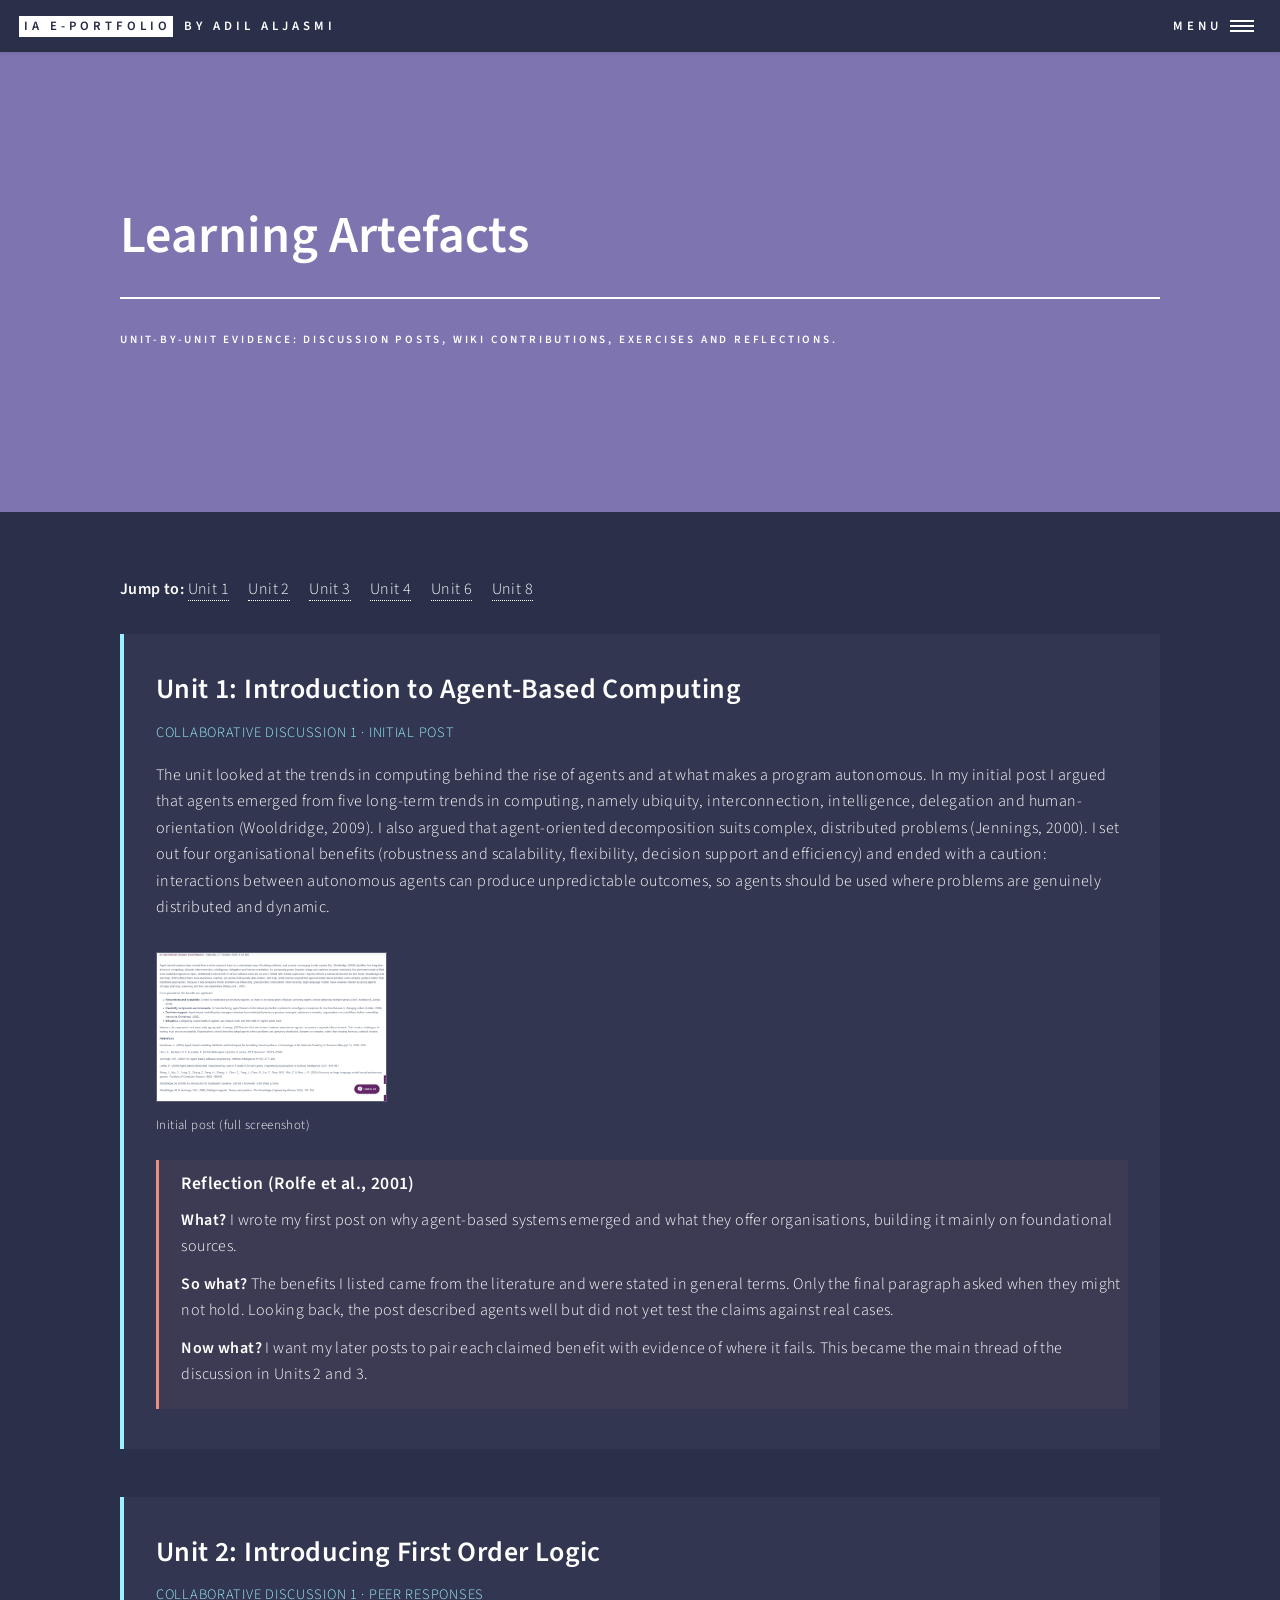
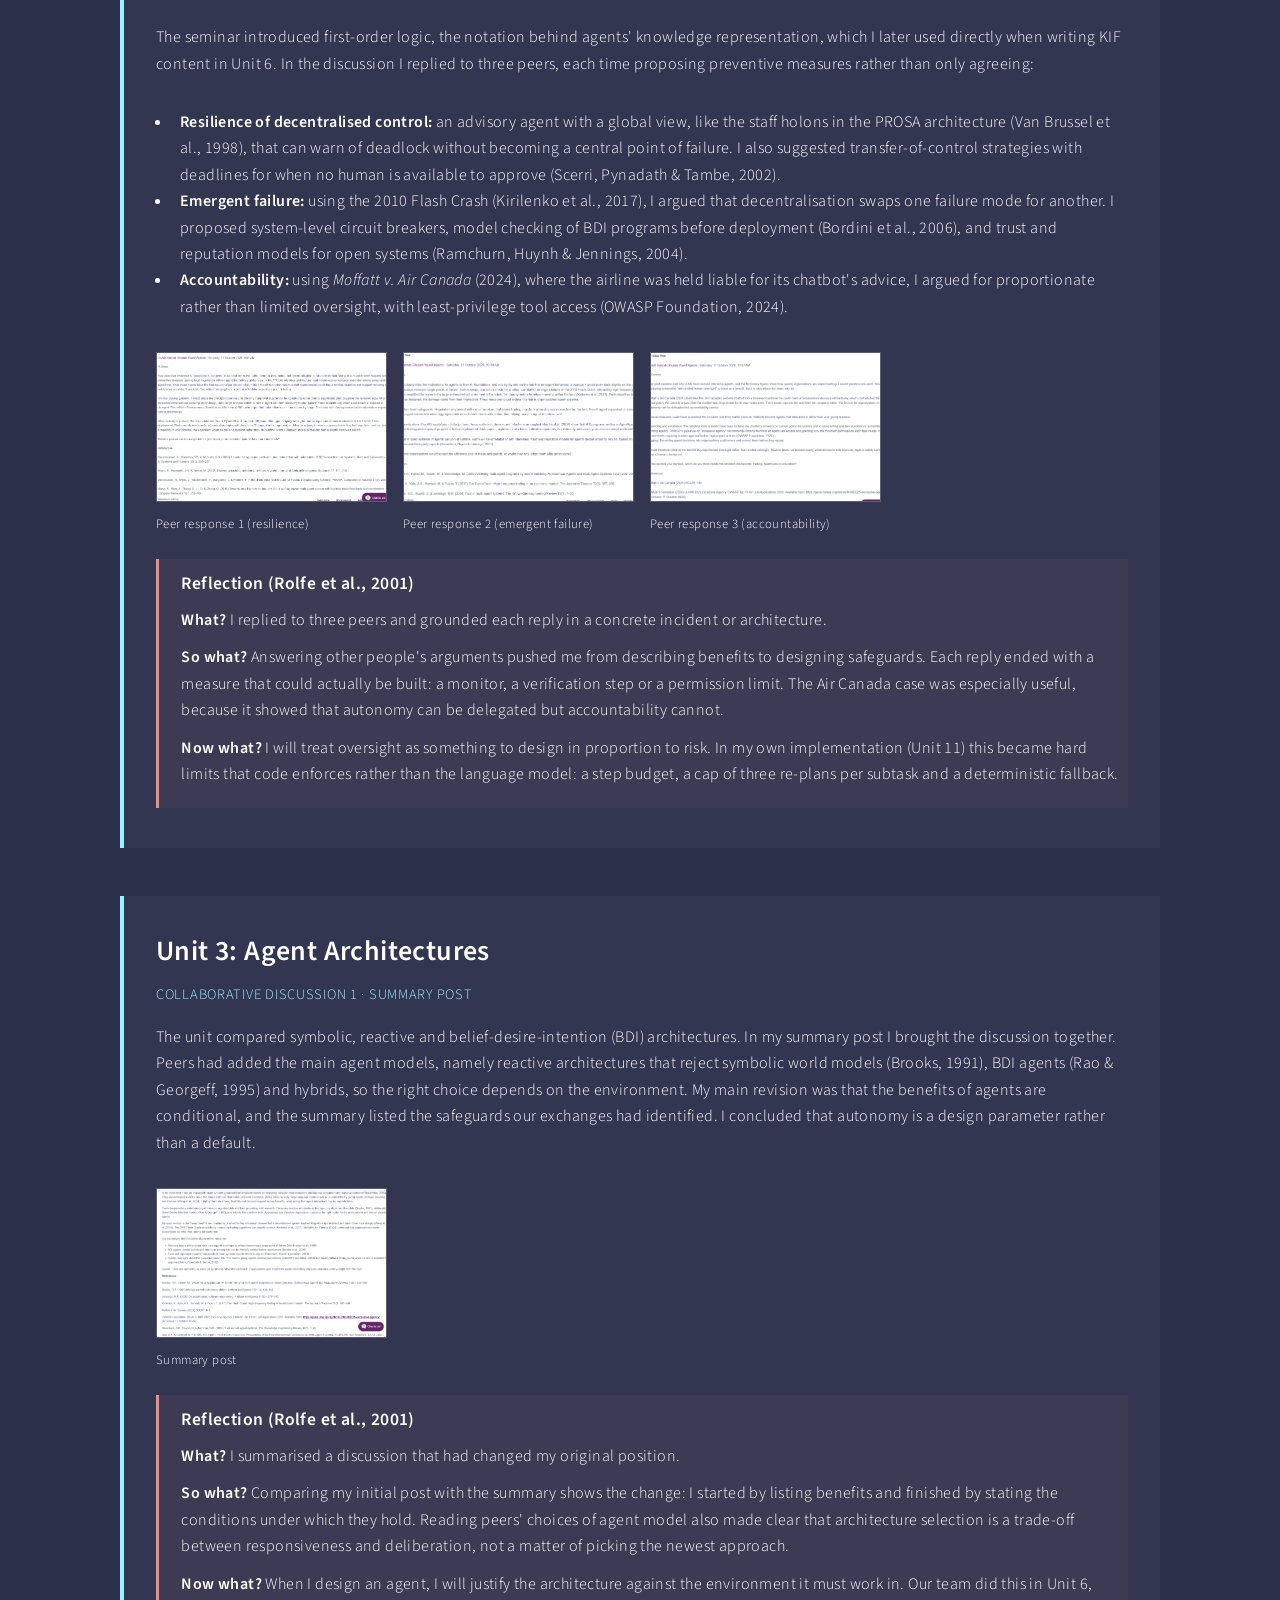
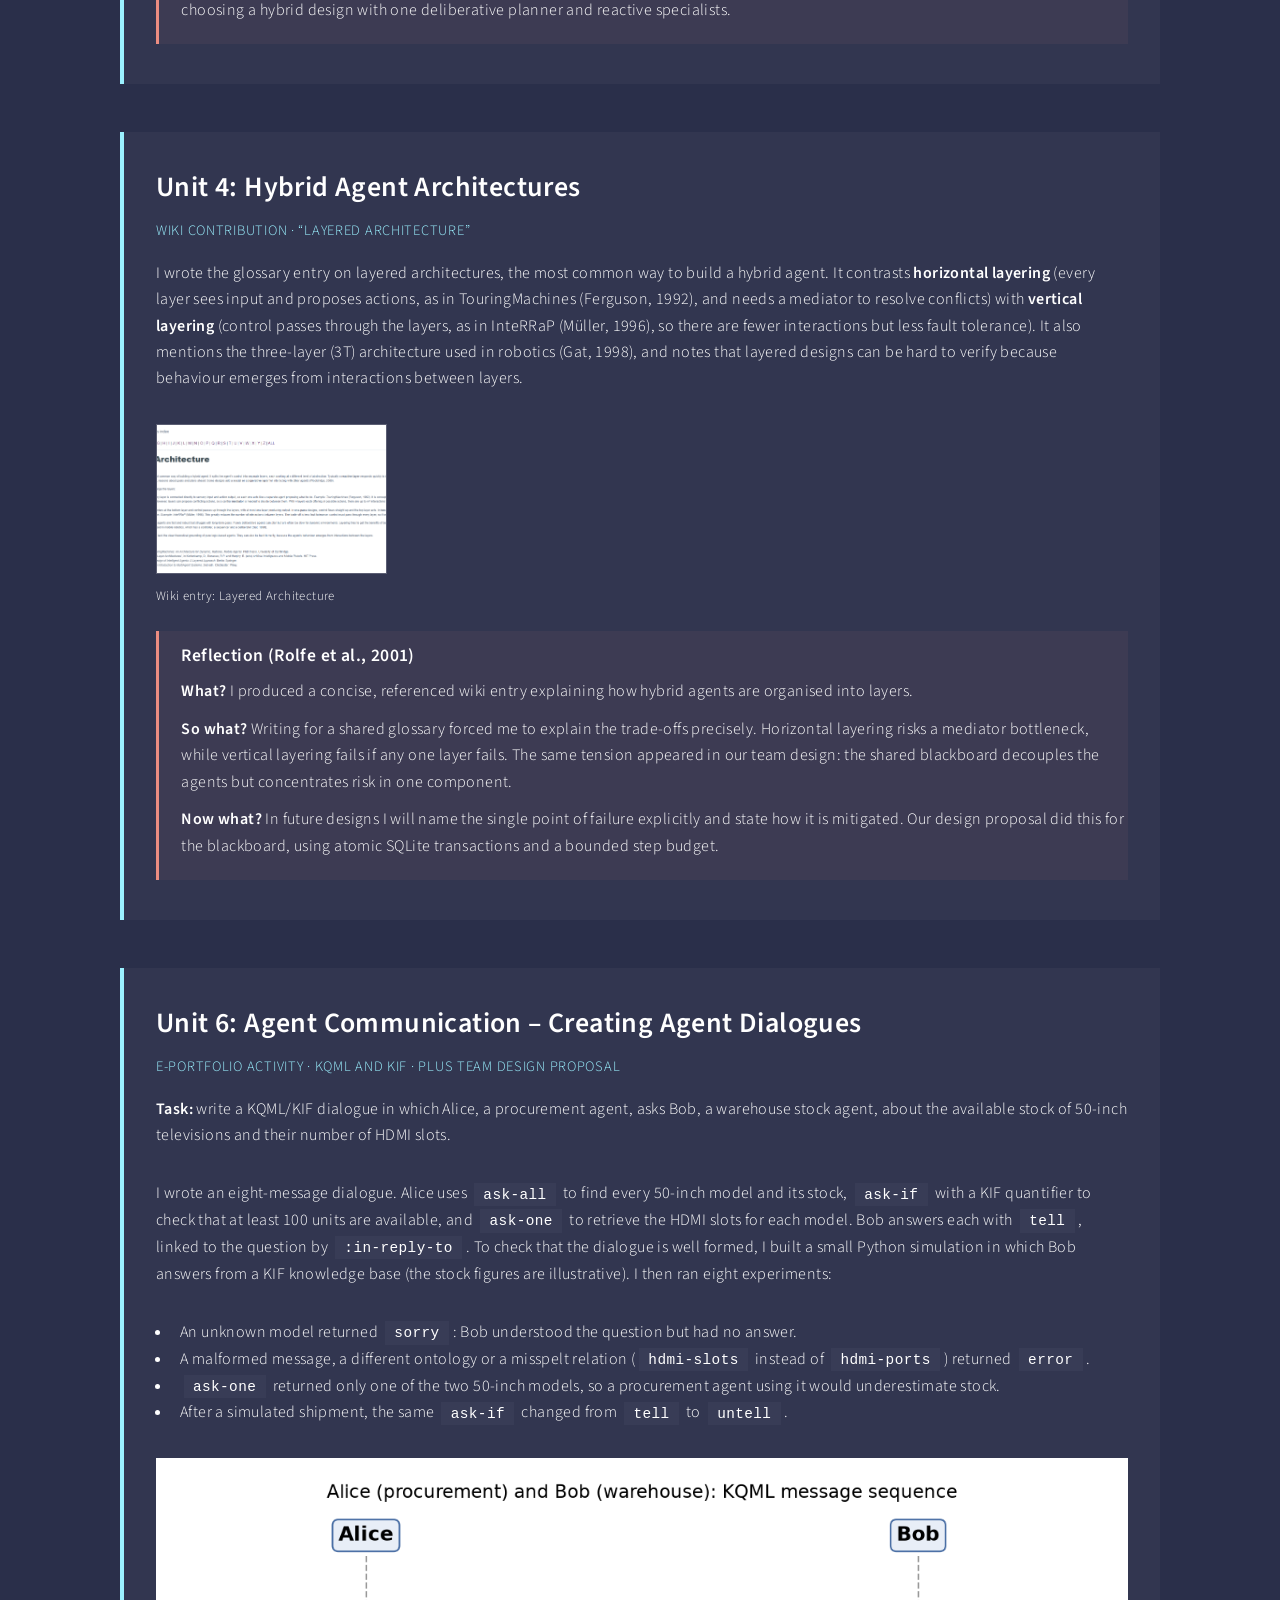
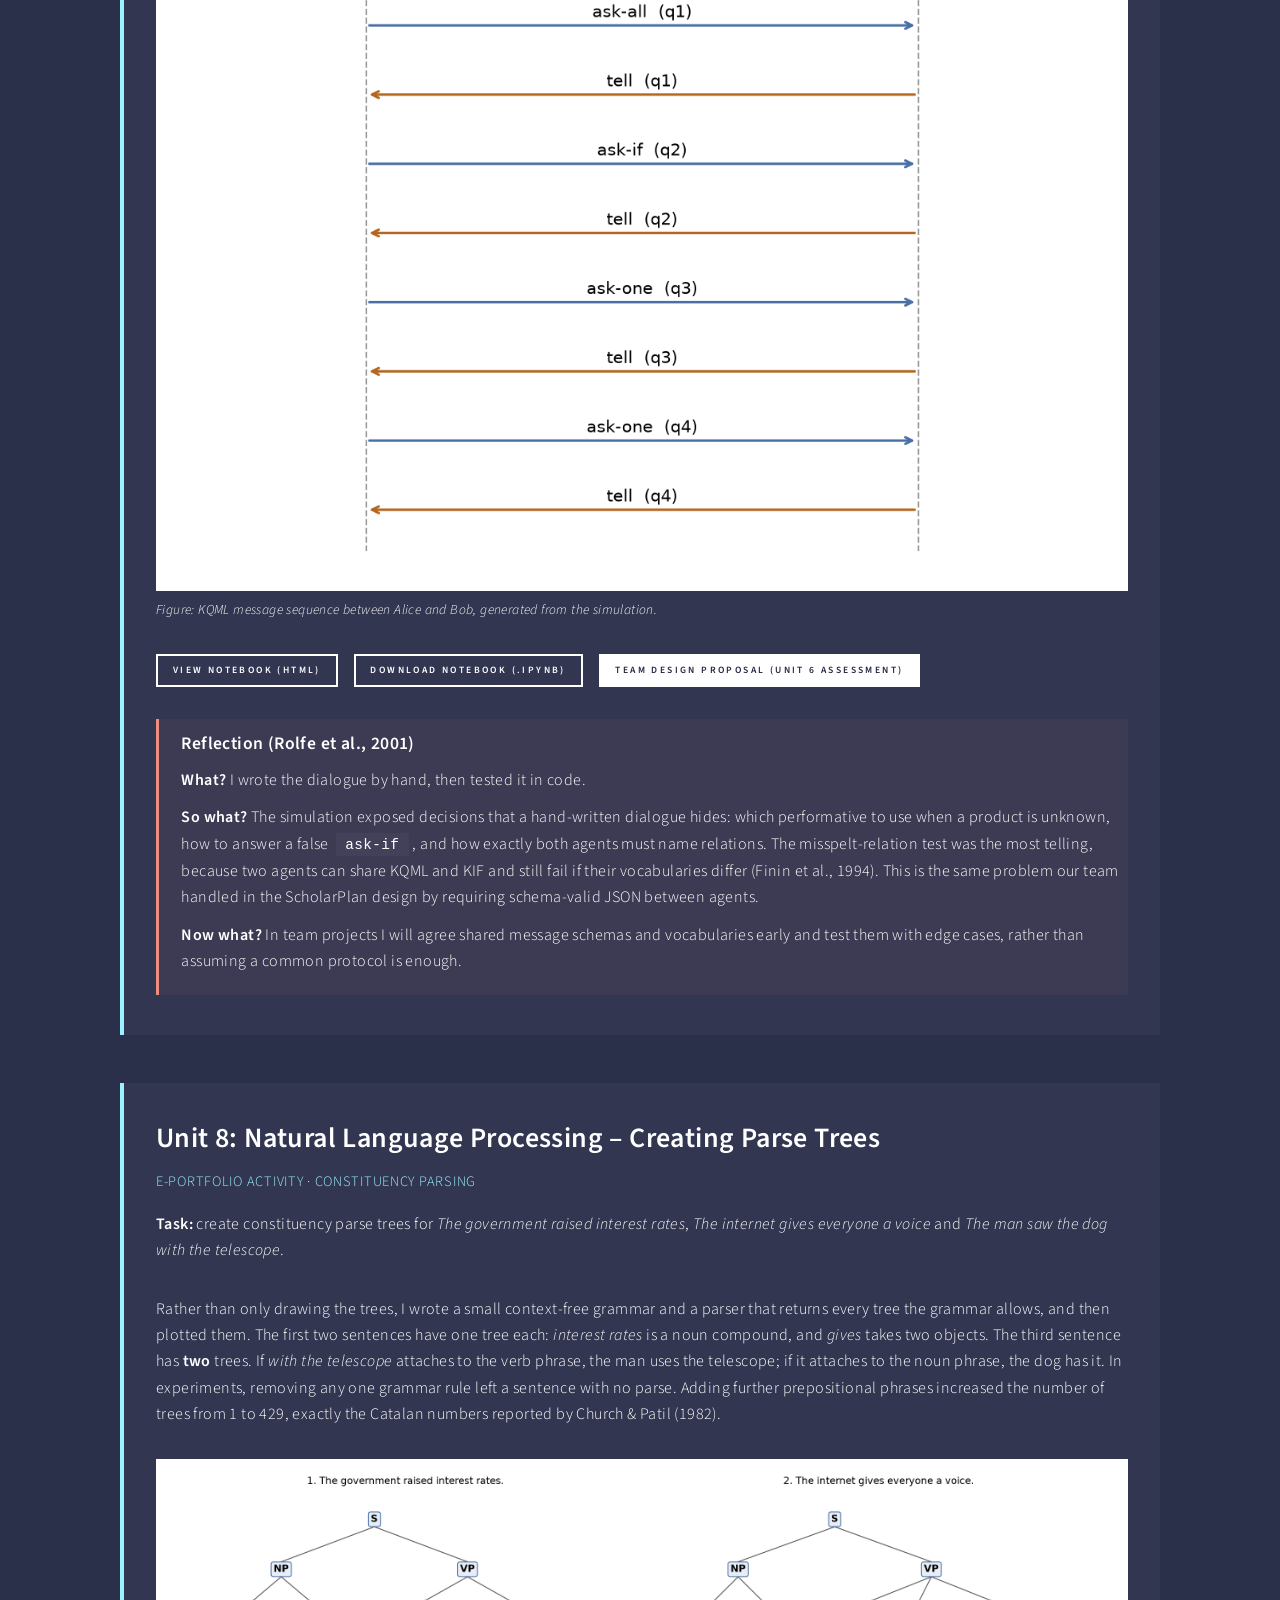
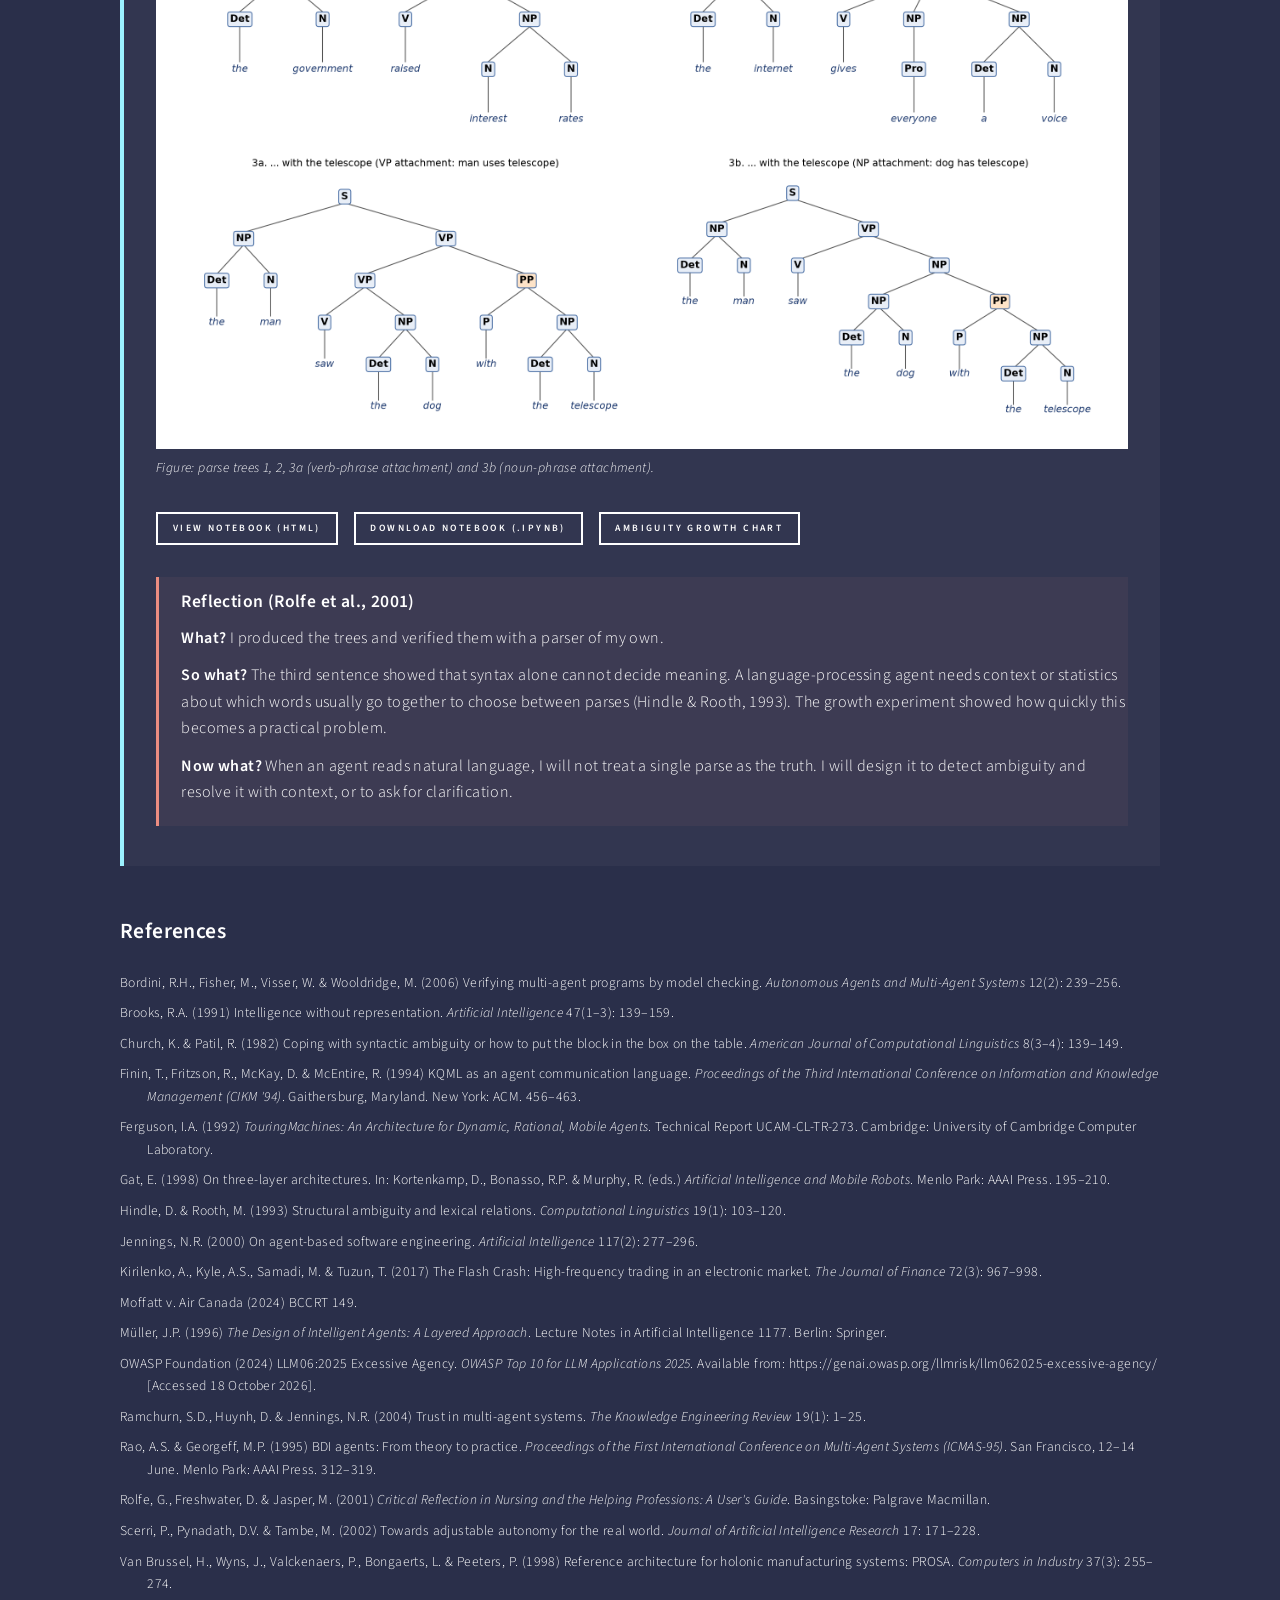
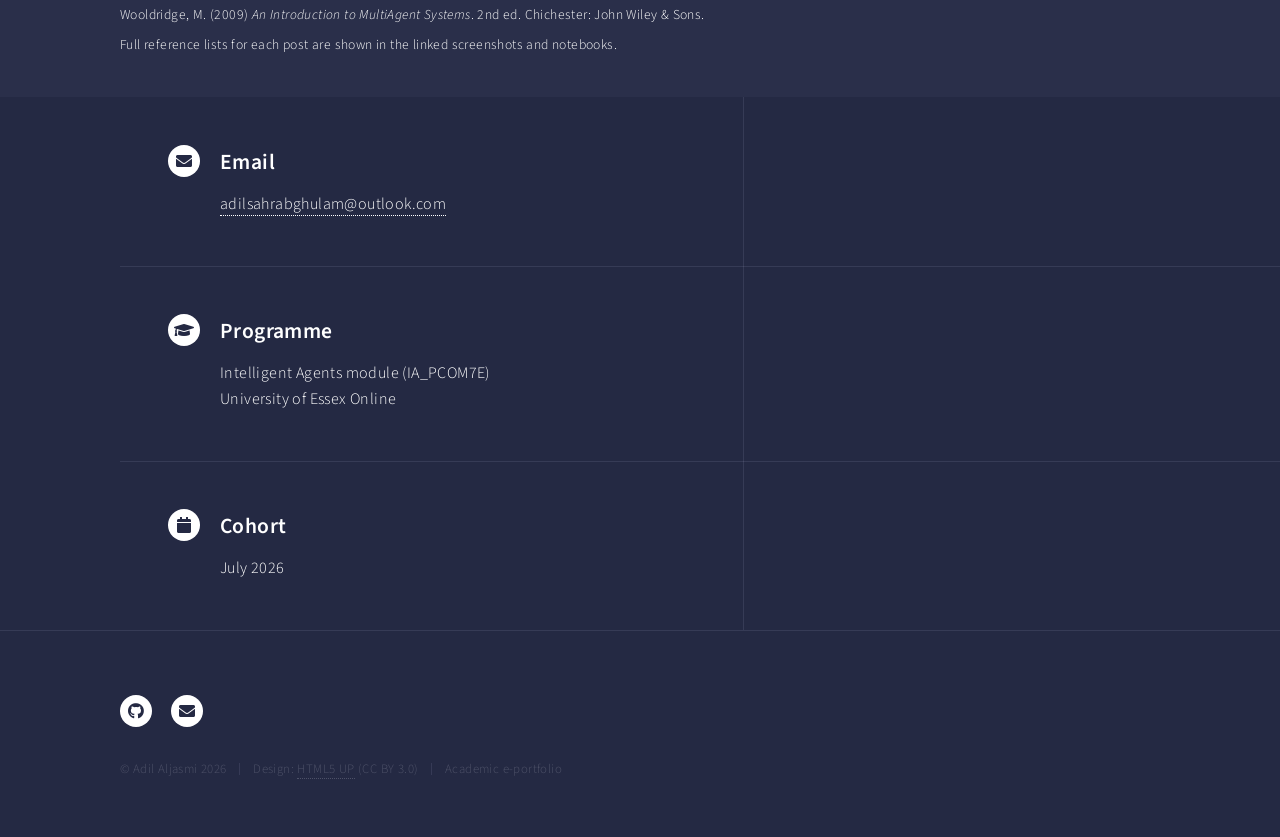
==== artefacts.html @ deefd07a "Intelligent Agents e-portfolio: Units 1-4, 6 and 8, team project page" ====
<!DOCTYPE HTML>
<!--
	Forty by HTML5 UP
	html5up.net | @ajlkn
	Free for personal and commercial use under the CCA 3.0 license (html5up.net/license)
-->
<html>
	<head>
		<title>Learning Artefacts - Intelligent Agents E-Portfolio - ADIL ALJASMI</title>
		<meta charset="utf-8" />
		<meta name="viewport" content="width=device-width, initial-scale=1, user-scalable=no" />
		<link rel="stylesheet" href="assets/css/main.css" />
		<link rel="stylesheet" href="assets/css/portfolio.css" />
		<noscript><link rel="stylesheet" href="assets/css/noscript.css" /></noscript>
	</head>
	<body class="is-preload">
		<div id="wrapper">
			<header id="header">
				<a href="index.html" class="logo"><strong>IA E-Portfolio</strong> <span>by ADIL ALJASMI</span></a>
				<nav><a href="#menu">Menu</a></nav>
			</header>
			<nav id="menu">
				<ul class="links">
							<li><a href="index.html">Home</a></li>
							<li><a href="artefacts.html">Learning Artefacts</a></li>
							<li><a href="team-project.html">Team Project (Unit 6)</a></li>
				</ul>
				<ul class="actions stacked">
					<li><a href="https://github.com/adilaljasmi/scholarplan" class="button primary fit">ScholarPlan code (Unit 11)</a></li>
					<li><a href="https://github.com/adilaljasmi" class="button fit">GitHub</a></li>
				</ul>
			</nav>
			<section id="banner" class="style2">
				<div class="inner">
					<header class="major"><h1>Learning Artefacts</h1></header>
					<div class="content"><p>Unit-by-unit evidence: discussion posts, wiki contributions, exercises and reflections.</p></div>
				</div>
			</section>
			<div id="main">
				<section id="one">
					<div class="inner">
						<p class="toc"><strong>Jump to:</strong> <a href="#unit1">Unit 1</a> <a href="#unit2">Unit 2</a> <a href="#unit3">Unit 3</a> <a href="#unit4">Unit 4</a> <a href="#unit6">Unit 6</a> <a href="#unit8">Unit 8</a></p>
						<div class="unit" id="unit1">
<h2>Unit 1: Introduction to Agent-Based Computing</h2>
<p class="topic">Collaborative Discussion 1 &middot; Initial post</p>
<p>The unit looked at the trends in computing behind the rise of agents and at what makes a program autonomous. In my initial post I argued that agents emerged from five long-term trends in computing, namely ubiquity, interconnection, intelligence, delegation and human-orientation (Wooldridge, 2009). I also argued that agent-oriented decomposition suits complex, distributed problems (Jennings, 2000). I set out four organisational benefits (robustness and scalability, flexibility, decision support and efficiency) and ended with a caution: interactions between autonomous agents can produce unpredictable outcomes, so agents should be used where problems are genuinely distributed and dynamic.</p>
<div class="evidence"><a href="evidence/unit1-discussion1-initial-post.png" target="_blank"><img src="evidence/unit1-discussion1-initial-post.png" alt="Initial post (full screenshot)" /><span>Initial post (full screenshot)</span></a></div>
<div class="reflection"><h4>Reflection (Rolfe et al., 2001)</h4>
<p><strong>What?</strong> I wrote my first post on why agent-based systems emerged and what they offer organisations, building it mainly on foundational sources.</p><p><strong>So what?</strong> The benefits I listed came from the literature and were stated in general terms. Only the final paragraph asked when they might not hold. Looking back, the post described agents well but did not yet test the claims against real cases.</p><p><strong>Now what?</strong> I want my later posts to pair each claimed benefit with evidence of where it fails. This became the main thread of the discussion in Units 2 and 3.</p></div>
</div><div class="unit" id="unit2">
<h2>Unit 2: Introducing First Order Logic</h2>
<p class="topic">Collaborative Discussion 1 &middot; Peer responses</p>
<p>The seminar introduced first-order logic, the notation behind agents' knowledge representation, which I later used directly when writing KIF content in Unit 6. In the discussion I replied to three peers, each time proposing preventive measures rather than only agreeing:</p>
<ul>
<li><strong>Resilience of decentralised control:</strong> an advisory agent with a global view, like the staff holons in the PROSA architecture (Van Brussel et al., 1998), that can warn of deadlock without becoming a central point of failure. I also suggested transfer-of-control strategies with deadlines for when no human is available to approve (Scerri, Pynadath &amp; Tambe, 2002).</li>
<li><strong>Emergent failure:</strong> using the 2010 Flash Crash (Kirilenko et al., 2017), I argued that decentralisation swaps one failure mode for another. I proposed system-level circuit breakers, model checking of BDI programs before deployment (Bordini et al., 2006), and trust and reputation models for open systems (Ramchurn, Huynh &amp; Jennings, 2004).</li>
<li><strong>Accountability:</strong> using <em>Moffatt v. Air Canada</em> (2024), where the airline was held liable for its chatbot's advice, I argued for proportionate rather than limited oversight, with least-privilege tool access (OWASP Foundation, 2024).</li>
</ul>
<div class="evidence"><a href="evidence/unit2-discussion1-peer-response-1.png" target="_blank"><img src="evidence/unit2-discussion1-peer-response-1.png" alt="Peer response 1 (resilience)" /><span>Peer response 1 (resilience)</span></a><a href="evidence/unit2-discussion1-peer-response-2.png" target="_blank"><img src="evidence/unit2-discussion1-peer-response-2.png" alt="Peer response 2 (emergent failure)" /><span>Peer response 2 (emergent failure)</span></a><a href="evidence/unit2-discussion1-peer-response-3.png" target="_blank"><img src="evidence/unit2-discussion1-peer-response-3.png" alt="Peer response 3 (accountability)" /><span>Peer response 3 (accountability)</span></a></div>
<div class="reflection"><h4>Reflection (Rolfe et al., 2001)</h4>
<p><strong>What?</strong> I replied to three peers and grounded each reply in a concrete incident or architecture.</p><p><strong>So what?</strong> Answering other people's arguments pushed me from describing benefits to designing safeguards. Each reply ended with a measure that could actually be built: a monitor, a verification step or a permission limit. The Air Canada case was especially useful, because it showed that autonomy can be delegated but accountability cannot.</p><p><strong>Now what?</strong> I will treat oversight as something to design in proportion to risk. In my own implementation (Unit 11) this became hard limits that code enforces rather than the language model: a step budget, a cap of three re-plans per subtask and a deterministic fallback.</p></div>
</div><div class="unit" id="unit3">
<h2>Unit 3: Agent Architectures</h2>
<p class="topic">Collaborative Discussion 1 &middot; Summary post</p>
<p>The unit compared symbolic, reactive and belief-desire-intention (BDI) architectures. In my summary post I brought the discussion together. Peers had added the main agent models, namely reactive architectures that reject symbolic world models (Brooks, 1991), BDI agents (Rao &amp; Georgeff, 1995) and hybrids, so the right choice depends on the environment. My main revision was that the benefits of agents are conditional, and the summary listed the safeguards our exchanges had identified. I concluded that autonomy is a design parameter rather than a default.</p>
<div class="evidence"><a href="evidence/unit3-discussion1-summary-post.png" target="_blank"><img src="evidence/unit3-discussion1-summary-post.png" alt="Summary post" /><span>Summary post</span></a></div>
<div class="reflection"><h4>Reflection (Rolfe et al., 2001)</h4>
<p><strong>What?</strong> I summarised a discussion that had changed my original position.</p><p><strong>So what?</strong> Comparing my initial post with the summary shows the change: I started by listing benefits and finished by stating the conditions under which they hold. Reading peers' choices of agent model also made clear that architecture selection is a trade-off between responsiveness and deliberation, not a matter of picking the newest approach.</p><p><strong>Now what?</strong> When I design an agent, I will justify the architecture against the environment it must work in. Our team did this in Unit 6, choosing a hybrid design with one deliberative planner and reactive specialists.</p></div>
</div><div class="unit" id="unit4">
<h2>Unit 4: Hybrid Agent Architectures</h2>
<p class="topic">Wiki contribution &middot; &ldquo;Layered Architecture&rdquo;</p>
<p>I wrote the glossary entry on layered architectures, the most common way to build a hybrid agent. It contrasts <strong>horizontal layering</strong> (every layer sees input and proposes actions, as in TouringMachines (Ferguson, 1992), and needs a mediator to resolve conflicts) with <strong>vertical layering</strong> (control passes through the layers, as in InteRRaP (M&uuml;ller, 1996), so there are fewer interactions but less fault tolerance). It also mentions the three-layer (3T) architecture used in robotics (Gat, 1998), and notes that layered designs can be hard to verify because behaviour emerges from interactions between layers.</p>
<div class="evidence"><a href="evidence/unit4-wiki-layered-architecture.png" target="_blank"><img src="evidence/unit4-wiki-layered-architecture.png" alt="Wiki entry: Layered Architecture" /><span>Wiki entry: Layered Architecture</span></a></div>
<div class="reflection"><h4>Reflection (Rolfe et al., 2001)</h4>
<p><strong>What?</strong> I produced a concise, referenced wiki entry explaining how hybrid agents are organised into layers.</p><p><strong>So what?</strong> Writing for a shared glossary forced me to explain the trade-offs precisely. Horizontal layering risks a mediator bottleneck, while vertical layering fails if any one layer fails. The same tension appeared in our team design: the shared blackboard decouples the agents but concentrates risk in one component.</p><p><strong>Now what?</strong> In future designs I will name the single point of failure explicitly and state how it is mitigated. Our design proposal did this for the blackboard, using atomic SQLite transactions and a bounded step budget.</p></div>
</div><div class="unit" id="unit6">
<h2>Unit 6: Agent Communication &ndash; Creating Agent Dialogues</h2>
<p class="topic">e-Portfolio activity &middot; KQML and KIF &middot; plus team design proposal</p>
<p><strong>Task:</strong> write a KQML/KIF dialogue in which Alice, a procurement agent, asks Bob, a warehouse stock agent, about the available stock of 50-inch televisions and their number of HDMI slots.</p>
<p>I wrote an eight-message dialogue. Alice uses <code>ask-all</code> to find every 50-inch model and its stock, <code>ask-if</code> with a KIF quantifier to check that at least 100 units are available, and <code>ask-one</code> to retrieve the HDMI slots for each model. Bob answers each with <code>tell</code>, linked to the question by <code>:in-reply-to</code>. To check that the dialogue is well formed, I built a small Python simulation in which Bob answers from a KIF knowledge base (the stock figures are illustrative). I then ran eight experiments:</p>
<ul>
<li>An unknown model returned <code>sorry</code>: Bob understood the question but had no answer.</li>
<li>A malformed message, a different ontology or a misspelt relation (<code>hdmi-slots</code> instead of <code>hdmi-ports</code>) returned <code>error</code>.</li>
<li><code>ask-one</code> returned only one of the two 50-inch models, so a procurement agent using it would underestimate stock.</li>
<li>After a simulated shipment, the same <code>ask-if</code> changed from <code>tell</code> to <code>untell</code>.</li>
</ul>
<div class="figure"><img src="evidence/unit6-alice-bob-sequence.png" alt="Alice and Bob KQML message sequence" /><p>Figure: KQML message sequence between Alice and Bob, generated from the simulation.</p></div>
<ul class="actions"><li><a href="evidence/unit6-kqml-kif-dialogue.html" class="button small" target="_blank">View notebook (HTML)</a></li><li><a href="evidence/unit6-kqml-kif-dialogue.ipynb" class="button small">Download notebook (.ipynb)</a></li><li><a href="team-project.html" class="button small primary">Team design proposal (Unit 6 assessment)</a></li></ul>
<div class="reflection"><h4>Reflection (Rolfe et al., 2001)</h4>
<p><strong>What?</strong> I wrote the dialogue by hand, then tested it in code.</p><p><strong>So what?</strong> The simulation exposed decisions that a hand-written dialogue hides: which performative to use when a product is unknown, how to answer a false <code>ask-if</code>, and how exactly both agents must name relations. The misspelt-relation test was the most telling, because two agents can share KQML and KIF and still fail if their vocabularies differ (Finin et al., 1994). This is the same problem our team handled in the ScholarPlan design by requiring schema-valid JSON between agents.</p><p><strong>Now what?</strong> In team projects I will agree shared message schemas and vocabularies early and test them with edge cases, rather than assuming a common protocol is enough.</p></div>
</div><div class="unit" id="unit8">
<h2>Unit 8: Natural Language Processing &ndash; Creating Parse Trees</h2>
<p class="topic">e-Portfolio activity &middot; constituency parsing</p>
<p><strong>Task:</strong> create constituency parse trees for <em>The government raised interest rates</em>, <em>The internet gives everyone a voice</em> and <em>The man saw the dog with the telescope</em>.</p>
<p>Rather than only drawing the trees, I wrote a small context-free grammar and a parser that returns every tree the grammar allows, and then plotted them. The first two sentences have one tree each: <em>interest rates</em> is a noun compound, and <em>gives</em> takes two objects. The third sentence has <strong>two</strong> trees. If <em>with the telescope</em> attaches to the verb phrase, the man uses the telescope; if it attaches to the noun phrase, the dog has it. In experiments, removing any one grammar rule left a sentence with no parse. Adding further prepositional phrases increased the number of trees from 1 to 429, exactly the Catalan numbers reported by Church &amp; Patil (1982).</p>
<div class="figure"><img src="evidence/unit8-all-parse-trees.png" alt="Parse trees for the three sentences" /><p>Figure: parse trees 1, 2, 3a (verb-phrase attachment) and 3b (noun-phrase attachment).</p></div>
<ul class="actions"><li><a href="evidence/unit8-parse-trees.html" class="button small" target="_blank">View notebook (HTML)</a></li><li><a href="evidence/unit8-parse-trees.ipynb" class="button small">Download notebook (.ipynb)</a></li><li><a href="evidence/unit8-pp-attachment-growth.png" class="button small" target="_blank">Ambiguity growth chart</a></li></ul>
<div class="reflection"><h4>Reflection (Rolfe et al., 2001)</h4>
<p><strong>What?</strong> I produced the trees and verified them with a parser of my own.</p><p><strong>So what?</strong> The third sentence showed that syntax alone cannot decide meaning. A language-processing agent needs context or statistics about which words usually go together to choose between parses (Hindle &amp; Rooth, 1993). The growth experiment showed how quickly this becomes a practical problem.</p><p><strong>Now what?</strong> When an agent reads natural language, I will not treat a single parse as the truth. I will design it to detect ambiguity and resolve it with context, or to ask for clarification.</p></div>
</div>
						<div class="refs"><h3>References</h3><p>Bordini, R.H., Fisher, M., Visser, W. &amp; Wooldridge, M. (2006) Verifying multi-agent programs by model checking. <em>Autonomous Agents and Multi-Agent Systems</em> 12(2): 239&ndash;256.</p><p>Brooks, R.A. (1991) Intelligence without representation. <em>Artificial Intelligence</em> 47(1&ndash;3): 139&ndash;159.</p><p>Church, K. &amp; Patil, R. (1982) Coping with syntactic ambiguity or how to put the block in the box on the table. <em>American Journal of Computational Linguistics</em> 8(3&ndash;4): 139&ndash;149.</p><p>Finin, T., Fritzson, R., McKay, D. &amp; McEntire, R. (1994) KQML as an agent communication language. <em>Proceedings of the Third International Conference on Information and Knowledge Management (CIKM '94)</em>. Gaithersburg, Maryland. New York: ACM. 456&ndash;463.</p><p>Ferguson, I.A. (1992) <em>TouringMachines: An Architecture for Dynamic, Rational, Mobile Agents</em>. Technical Report UCAM-CL-TR-273. Cambridge: University of Cambridge Computer Laboratory.</p><p>Gat, E. (1998) On three-layer architectures. In: Kortenkamp, D., Bonasso, R.P. &amp; Murphy, R. (eds.) <em>Artificial Intelligence and Mobile Robots</em>. Menlo Park: AAAI Press. 195&ndash;210.</p><p>Hindle, D. &amp; Rooth, M. (1993) Structural ambiguity and lexical relations. <em>Computational Linguistics</em> 19(1): 103&ndash;120.</p><p>Jennings, N.R. (2000) On agent-based software engineering. <em>Artificial Intelligence</em> 117(2): 277&ndash;296.</p><p>Kirilenko, A., Kyle, A.S., Samadi, M. &amp; Tuzun, T. (2017) The Flash Crash: High-frequency trading in an electronic market. <em>The Journal of Finance</em> 72(3): 967&ndash;998.</p><p>Moffatt v. Air Canada (2024) BCCRT 149.</p><p>M&uuml;ller, J.P. (1996) <em>The Design of Intelligent Agents: A Layered Approach</em>. Lecture Notes in Artificial Intelligence 1177. Berlin: Springer.</p><p>OWASP Foundation (2024) LLM06:2025 Excessive Agency. <em>OWASP Top 10 for LLM Applications 2025</em>. Available from: https://genai.owasp.org/llmrisk/llm062025-excessive-agency/ [Accessed 18 October 2026].</p><p>Ramchurn, S.D., Huynh, D. &amp; Jennings, N.R. (2004) Trust in multi-agent systems. <em>The Knowledge Engineering Review</em> 19(1): 1&ndash;25.</p><p>Rao, A.S. &amp; Georgeff, M.P. (1995) BDI agents: From theory to practice. <em>Proceedings of the First International Conference on Multi-Agent Systems (ICMAS-95)</em>. San Francisco, 12&ndash;14 June. Menlo Park: AAAI Press. 312&ndash;319.</p><p>Rolfe, G., Freshwater, D. &amp; Jasper, M. (2001) <em>Critical Reflection in Nursing and the Helping Professions: A User's Guide</em>. Basingstoke: Palgrave Macmillan.</p><p>Scerri, P., Pynadath, D.V. &amp; Tambe, M. (2002) Towards adjustable autonomy for the real world. <em>Journal of Artificial Intelligence Research</em> 17: 171&ndash;228.</p><p>Van Brussel, H., Wyns, J., Valckenaers, P., Bongaerts, L. &amp; Peeters, P. (1998) Reference architecture for holonic manufacturing systems: PROSA. <em>Computers in Industry</em> 37(3): 255&ndash;274.</p><p>Wooldridge, M. (2009) <em>An Introduction to MultiAgent Systems</em>. 2nd ed. Chichester: John Wiley &amp; Sons.</p><p>Full reference lists for each post are shown in the linked screenshots and notebooks.</p></div>
					</div>
				</section>
			</div>
			<section id="contact">
				<div class="inner">
					<section class="split">
						<section>
							<div class="contact-method">
								<span class="icon solid alt fa-envelope"></span>
								<h3>Email</h3>
								<a href="mailto:adilsahrabghulam@outlook.com">adilsahrabghulam@outlook.com</a>
							</div>
						</section>
						<section>
							<div class="contact-method">
								<span class="icon solid alt fa-graduation-cap"></span>
								<h3>Programme</h3>
								<span>Intelligent Agents module (IA_PCOM7E)<br />University of Essex Online</span>
							</div>
						</section>
						<section>
							<div class="contact-method">
								<span class="icon solid alt fa-calendar"></span>
								<h3>Cohort</h3>
								<span>July 2026</span>
							</div>
						</section>
					</section>
				</div>
			</section>
			<footer id="footer">
				<div class="inner">
					<ul class="icons">
						<li><a href="https://github.com/adilaljasmi" class="icon brands alt fa-github"><span class="label">GitHub</span></a></li>
						<li><a href="mailto:adilsahrabghulam@outlook.com" class="icon solid alt fa-envelope"><span class="label">Email</span></a></li>
					</ul>
					<ul class="copyright">
						<li>&copy; Adil Aljasmi 2026</li><li>Design: <a href="https://html5up.net">HTML5 UP</a> (CC BY 3.0)</li><li>Academic e-portfolio</li>
					</ul>
				</div>
			</footer>
		</div>
		<script src="assets/js/jquery.min.js"></script>
		<script src="assets/js/jquery.scrolly.min.js"></script>
		<script src="assets/js/jquery.scrollex.min.js"></script>
		<script src="assets/js/browser.min.js"></script>
		<script src="assets/js/breakpoints.min.js"></script>
		<script src="assets/js/util.js"></script>
		<script src="assets/js/main.js"></script>
	</body>
</html>
---- assets/css/main.css ----
@import url(fontawesome-all.min.css);
@import url("https://fonts.googleapis.com/css?family=Source+Sans+Pro:300,300italic,600,600italic");

/*
	Forty by HTML5 UP
	html5up.net | @ajlkn
	Free for personal and commercial use under the CCA 3.0 license (html5up.net/license)
*/

html, body, div, span, applet, object,
iframe, h1, h2, h3, h4, h5, h6, p, blockquote,
pre, a, abbr, acronym, address, big, cite,
code, del, dfn, em, img, ins, kbd, q, s, samp,
small, strike, strong, sub, sup, tt, var, b,
u, i, center, dl, dt, dd, ol, ul, li, fieldset,
form, label, legend, table, caption, tbody,
tfoot, thead, tr, th, td, article, aside,
canvas, details, embed, figure, figcaption,
footer, header, hgroup, menu, nav, output, ruby,
section, summary, time, mark, audio, video {
	margin: 0;
	padding: 0;
	border: 0;
	font-size: 100%;
	font: inherit;
	vertical-align: baseline;}

article, aside, details, figcaption, figure,
footer, header, hgroup, menu, nav, section {
	display: block;}

body {
	line-height: 1;
}

ol, ul {
	list-style: none;
}

blockquote, q {
	quotes: none;
}

	blockquote:before, blockquote:after, q:before, q:after {
		content: '';
		content: none;
	}

table {
	border-collapse: collapse;
	border-spacing: 0;
}

body {
	-webkit-text-size-adjust: none;
}

mark {
	background-color: transparent;
	color: inherit;
}

input::-moz-focus-inner {
	border: 0;
	padding: 0;
}

input, select, textarea {
	-moz-appearance: none;
	-webkit-appearance: none;
	-ms-appearance: none;
	appearance: none;
}

/* Basic */

	@-ms-viewport {
		width: device-width;
	}

	body {
		-ms-overflow-style: scrollbar;
	}

	@media screen and (max-width: 480px) {

		html, body {
			min-width: 320px;
		}

	}

	html {
		box-sizing: border-box;
	}

	*, *:before, *:after {
		box-sizing: inherit;
	}

	body {
		background: #242943;
	}

		body.is-preload *, body.is-preload *:before, body.is-preload *:after {
			-moz-animation: none !important;
			-webkit-animation: none !important;
			-ms-animation: none !important;
			animation: none !important;
			-moz-transition: none !important;
			-webkit-transition: none !important;
			-ms-transition: none !important;
			transition: none !important;
		}

/* Type */

	body, input, select, textarea {
		color: #ffffff;
		font-family: "Source Sans Pro", Helvetica, sans-serif;
		font-size: 17pt;
		font-weight: 300;
		letter-spacing: 0.025em;
		line-height: 1.65;
	}

		@media screen and (max-width: 1680px) {

			body, input, select, textarea {
				font-size: 14pt;
			}

		}

		@media screen and (max-width: 1280px) {

			body, input, select, textarea {
				font-size: 12pt;
			}

		}

		@media screen and (max-width: 360px) {

			body, input, select, textarea {
				font-size: 11pt;
			}

		}

	a {
		-moz-transition: color 0.2s ease-in-out, border-bottom-color 0.2s ease-in-out;
		-webkit-transition: color 0.2s ease-in-out, border-bottom-color 0.2s ease-in-out;
		-ms-transition: color 0.2s ease-in-out, border-bottom-color 0.2s ease-in-out;
		transition: color 0.2s ease-in-out, border-bottom-color 0.2s ease-in-out;
		border-bottom: dotted 1px;
		color: inherit;
		text-decoration: none;
	}

		a:hover {
			border-bottom-color: transparent;
			color: #9bf1ff !important;
		}

		a:active {
			color: #53e3fb !important;
		}

	strong, b {
		color: #ffffff;
		font-weight: 600;
	}

	em, i {
		font-style: italic;
	}

	p {
		margin: 0 0 2em 0;
	}

	h1, h2, h3, h4, h5, h6 {
		color: #ffffff;
		font-weight: 600;
		line-height: 1.65;
		margin: 0 0 1em 0;
	}

		h1 a, h2 a, h3 a, h4 a, h5 a, h6 a {
			color: inherit;
			border-bottom: 0;
		}

	h1 {
		font-size: 2.5em;
	}

	h2 {
		font-size: 1.75em;
	}

	h3 {
		font-size: 1.35em;
	}

	h4 {
		font-size: 1.1em;
	}

	h5 {
		font-size: 0.9em;
	}

	h6 {
		font-size: 0.7em;
	}

	@media screen and (max-width: 736px) {

		h1 {
			font-size: 2em;
		}

		h2 {
			font-size: 1.5em;
		}

		h3 {
			font-size: 1.25em;
		}

	}

	sub {
		font-size: 0.8em;
		position: relative;
		top: 0.5em;
	}

	sup {
		font-size: 0.8em;
		position: relative;
		top: -0.5em;
	}

	blockquote {
		border-left: solid 4px rgba(212, 212, 255, 0.1);
		font-style: italic;
		margin: 0 0 2em 0;
		padding: 0.5em 0 0.5em 2em;
	}

	code {
		background: rgba(212, 212, 255, 0.035);
		font-family: "Courier New", monospace;
		font-size: 0.9em;
		margin: 0 0.25em;
		padding: 0.25em 0.65em;
	}

	pre {
		-webkit-overflow-scrolling: touch;
		font-family: "Courier New", monospace;
		font-size: 0.9em;
		margin: 0 0 2em 0;
	}

		pre code {
			display: block;
			line-height: 1.75;
			padding: 1em 1.5em;
			overflow-x: auto;
		}

	hr {
		border: 0;
		border-bottom: solid 1px rgba(212, 212, 255, 0.1);
		margin: 2em 0;
	}

		hr.major {
			margin: 3em 0;
		}

	.align-left {
		text-align: left;
	}

	.align-center {
		text-align: center;
	}

	.align-right {
		text-align: right;
	}

/* Row */

	.row {
		display: flex;
		flex-wrap: wrap;
		box-sizing: border-box;
		align-items: stretch;
	}

		.row > * {
			box-sizing: border-box;
		}

		.row.gtr-uniform > * > :last-child {
			margin-bottom: 0;
		}

		.row.aln-left {
			justify-content: flex-start;
		}

		.row.aln-center {
			justify-content: center;
		}

		.row.aln-right {
			justify-content: flex-end;
		}

		.row.aln-top {
			align-items: flex-start;
		}

		.row.aln-middle {
			align-items: center;
		}

		.row.aln-bottom {
			align-items: flex-end;
		}

		.row > .imp {
			order: -1;
		}

		.row > .col-1 {
			width: 8.33333%;
		}

		.row > .off-1 {
			margin-left: 8.33333%;
		}

		.row > .col-2 {
			width: 16.66667%;
		}

		.row > .off-2 {
			margin-left: 16.66667%;
		}

		.row > .col-3 {
			width: 25%;
		}

		.row > .off-3 {
			margin-left: 25%;
		}

		.row > .col-4 {
			width: 33.33333%;
		}

		.row > .off-4 {
			margin-left: 33.33333%;
		}

		.row > .col-5 {
			width: 41.66667%;
		}

		.row > .off-5 {
			margin-left: 41.66667%;
		}

		.row > .col-6 {
			width: 50%;
		}

		.row > .off-6 {
			margin-left: 50%;
		}

		.row > .col-7 {
			width: 58.33333%;
		}

		.row > .off-7 {
			margin-left: 58.33333%;
		}

		.row > .col-8 {
			width: 66.66667%;
		}

		.row > .off-8 {
			margin-left: 66.66667%;
		}

		.row > .col-9 {
			width: 75%;
		}

		.row > .off-9 {
			margin-left: 75%;
		}

		.row > .col-10 {
			width: 83.33333%;
		}

		.row > .off-10 {
			margin-left: 83.33333%;
		}

		.row > .col-11 {
			width: 91.66667%;
		}

		.row > .off-11 {
			margin-left: 91.66667%;
		}

		.row > .col-12 {
			width: 100%;
		}

		.row > .off-12 {
			margin-left: 100%;
		}

		.row.gtr-0 {
			margin-top: 0;
			margin-left: 0em;
		}

			.row.gtr-0 > * {
				padding: 0 0 0 0em;
			}

			.row.gtr-0.gtr-uniform {
				margin-top: 0em;
			}

				.row.gtr-0.gtr-uniform > * {
					padding-top: 0em;
				}

		.row.gtr-25 {
			margin-top: 0;
			margin-left: -0.5em;
		}

			.row.gtr-25 > * {
				padding: 0 0 0 0.5em;
			}

			.row.gtr-25.gtr-uniform {
				margin-top: -0.5em;
			}

				.row.gtr-25.gtr-uniform > * {
					padding-top: 0.5em;
				}

		.row.gtr-50 {
			margin-top: 0;
			margin-left: -1em;
		}

			.row.gtr-50 > * {
				padding: 0 0 0 1em;
			}

			.row.gtr-50.gtr-uniform {
				margin-top: -1em;
			}

				.row.gtr-50.gtr-uniform > * {
					padding-top: 1em;
				}

		.row {
			margin-top: 0;
			margin-left: -2em;
		}

			.row > * {
				padding: 0 0 0 2em;
			}

			.row.gtr-uniform {
				margin-top: -2em;
			}

				.row.gtr-uniform > * {
					padding-top: 2em;
				}

		.row.gtr-150 {
			margin-top: 0;
			margin-left: -3em;
		}

			.row.gtr-150 > * {
				padding: 0 0 0 3em;
			}

			.row.gtr-150.gtr-uniform {
				margin-top: -3em;
			}

				.row.gtr-150.gtr-uniform > * {
					padding-top: 3em;
				}

		.row.gtr-200 {
			margin-top: 0;
			margin-left: -4em;
		}

			.row.gtr-200 > * {
				padding: 0 0 0 4em;
			}

			.row.gtr-200.gtr-uniform {
				margin-top: -4em;
			}

				.row.gtr-200.gtr-uniform > * {
					padding-top: 4em;
				}

		@media screen and (max-width: 1680px) {

			.row {
				display: flex;
				flex-wrap: wrap;
				box-sizing: border-box;
				align-items: stretch;
			}

				.row > * {
					box-sizing: border-box;
				}

				.row.gtr-uniform > * > :last-child {
					margin-bottom: 0;
				}

				.row.aln-left {
					justify-content: flex-start;
				}

				.row.aln-center {
					justify-content: center;
				}

				.row.aln-right {
					justify-content: flex-end;
				}

				.row.aln-top {
					align-items: flex-start;
				}

				.row.aln-middle {
					align-items: center;
				}

				.row.aln-bottom {
					align-items: flex-end;
				}

				.row > .imp-xlarge {
					order: -1;
				}

				.row > .col-1-xlarge {
					width: 8.33333%;
				}

				.row > .off-1-xlarge {
					margin-left: 8.33333%;
				}

				.row > .col-2-xlarge {
					width: 16.66667%;
				}

				.row > .off-2-xlarge {
					margin-left: 16.66667%;
				}

				.row > .col-3-xlarge {
					width: 25%;
				}

				.row > .off-3-xlarge {
					margin-left: 25%;
				}

				.row > .col-4-xlarge {
					width: 33.33333%;
				}

				.row > .off-4-xlarge {
					margin-left: 33.33333%;
				}

				.row > .col-5-xlarge {
					width: 41.66667%;
				}

				.row > .off-5-xlarge {
					margin-left: 41.66667%;
				}

				.row > .col-6-xlarge {
					width: 50%;
				}

				.row > .off-6-xlarge {
					margin-left: 50%;
				}

				.row > .col-7-xlarge {
					width: 58.33333%;
				}

				.row > .off-7-xlarge {
					margin-left: 58.33333%;
				}

				.row > .col-8-xlarge {
					width: 66.66667%;
				}

				.row > .off-8-xlarge {
					margin-left: 66.66667%;
				}

				.row > .col-9-xlarge {
					width: 75%;
				}

				.row > .off-9-xlarge {
					margin-left: 75%;
				}

				.row > .col-10-xlarge {
					width: 83.33333%;
				}

				.row > .off-10-xlarge {
					margin-left: 83.33333%;
				}

				.row > .col-11-xlarge {
					width: 91.66667%;
				}

				.row > .off-11-xlarge {
					margin-left: 91.66667%;
				}

				.row > .col-12-xlarge {
					width: 100%;
				}

				.row > .off-12-xlarge {
					margin-left: 100%;
				}

				.row.gtr-0 {
					margin-top: 0;
					margin-left: 0em;
				}

					.row.gtr-0 > * {
						padding: 0 0 0 0em;
					}

					.row.gtr-0.gtr-uniform {
						margin-top: 0em;
					}

						.row.gtr-0.gtr-uniform > * {
							padding-top: 0em;
						}

				.row.gtr-25 {
					margin-top: 0;
					margin-left: -0.5em;
				}

					.row.gtr-25 > * {
						padding: 0 0 0 0.5em;
					}

					.row.gtr-25.gtr-uniform {
						margin-top: -0.5em;
					}

						.row.gtr-25.gtr-uniform > * {
							padding-top: 0.5em;
						}

				.row.gtr-50 {
					margin-top: 0;
					margin-left: -1em;
				}

					.row.gtr-50 > * {
						padding: 0 0 0 1em;
					}

					.row.gtr-50.gtr-uniform {
						margin-top: -1em;
					}

						.row.gtr-50.gtr-uniform > * {
							padding-top: 1em;
						}

				.row {
					margin-top: 0;
					margin-left: -2em;
				}

					.row > * {
						padding: 0 0 0 2em;
					}

					.row.gtr-uniform {
						margin-top: -2em;
					}

						.row.gtr-uniform > * {
							padding-top: 2em;
						}

				.row.gtr-150 {
					margin-top: 0;
					margin-left: -3em;
				}

					.row.gtr-150 > * {
						padding: 0 0 0 3em;
					}

					.row.gtr-150.gtr-uniform {
						margin-top: -3em;
					}

						.row.gtr-150.gtr-uniform > * {
							padding-top: 3em;
						}

				.row.gtr-200 {
					margin-top: 0;
					margin-left: -4em;
				}

					.row.gtr-200 > * {
						padding: 0 0 0 4em;
					}

					.row.gtr-200.gtr-uniform {
						margin-top: -4em;
					}

						.row.gtr-200.gtr-uniform > * {
							padding-top: 4em;
						}

		}

		@media screen and (max-width: 1280px) {

			.row {
				display: flex;
				flex-wrap: wrap;
				box-sizing: border-box;
				align-items: stretch;
			}

				.row > * {
					box-sizing: border-box;
				}

				.row.gtr-uniform > * > :last-child {
					margin-bottom: 0;
				}

				.row.aln-left {
					justify-content: flex-start;
				}

				.row.aln-center {
					justify-content: center;
				}

				.row.aln-right {
					justify-content: flex-end;
				}

				.row.aln-top {
					align-items: flex-start;
				}

				.row.aln-middle {
					align-items: center;
				}

				.row.aln-bottom {
					align-items: flex-end;
				}

				.row > .imp-large {
					order: -1;
				}

				.row > .col-1-large {
					width: 8.33333%;
				}

				.row > .off-1-large {
					margin-left: 8.33333%;
				}

				.row > .col-2-large {
					width: 16.66667%;
				}

				.row > .off-2-large {
					margin-left: 16.66667%;
				}

				.row > .col-3-large {
					width: 25%;
				}

				.row > .off-3-large {
					margin-left: 25%;
				}

				.row > .col-4-large {
					width: 33.33333%;
				}

				.row > .off-4-large {
					margin-left: 33.33333%;
				}

				.row > .col-5-large {
					width: 41.66667%;
				}

				.row > .off-5-large {
					margin-left: 41.66667%;
				}

				.row > .col-6-large {
					width: 50%;
				}

				.row > .off-6-large {
					margin-left: 50%;
				}

				.row > .col-7-large {
					width: 58.33333%;
				}

				.row > .off-7-large {
					margin-left: 58.33333%;
				}

				.row > .col-8-large {
					width: 66.66667%;
				}

				.row > .off-8-large {
					margin-left: 66.66667%;
				}

				.row > .col-9-large {
					width: 75%;
				}

				.row > .off-9-large {
					margin-left: 75%;
				}

				.row > .col-10-large {
					width: 83.33333%;
				}

				.row > .off-10-large {
					margin-left: 83.33333%;
				}

				.row > .col-11-large {
					width: 91.66667%;
				}

				.row > .off-11-large {
					margin-left: 91.66667%;
				}

				.row > .col-12-large {
					width: 100%;
				}

				.row > .off-12-large {
					margin-left: 100%;
				}

				.row.gtr-0 {
					margin-top: 0;
					margin-left: 0em;
				}

					.row.gtr-0 > * {
						padding: 0 0 0 0em;
					}

					.row.gtr-0.gtr-uniform {
						margin-top: 0em;
					}

						.row.gtr-0.gtr-uniform > * {
							padding-top: 0em;
						}

				.row.gtr-25 {
					margin-top: 0;
					margin-left: -0.375em;
				}

					.row.gtr-25 > * {
						padding: 0 0 0 0.375em;
					}

					.row.gtr-25.gtr-uniform {
						margin-top: -0.375em;
					}

						.row.gtr-25.gtr-uniform > * {
							padding-top: 0.375em;
						}

				.row.gtr-50 {
					margin-top: 0;
					margin-left: -0.75em;
				}

					.row.gtr-50 > * {
						padding: 0 0 0 0.75em;
					}

					.row.gtr-50.gtr-uniform {
						margin-top: -0.75em;
					}

						.row.gtr-50.gtr-uniform > * {
							padding-top: 0.75em;
						}

				.row {
					margin-top: 0;
					margin-left: -1.5em;
				}

					.row > * {
						padding: 0 0 0 1.5em;
					}

					.row.gtr-uniform {
						margin-top: -1.5em;
					}

						.row.gtr-uniform > * {
							padding-top: 1.5em;
						}

				.row.gtr-150 {
					margin-top: 0;
					margin-left: -2.25em;
				}

					.row.gtr-150 > * {
						padding: 0 0 0 2.25em;
					}

					.row.gtr-150.gtr-uniform {
						margin-top: -2.25em;
					}

						.row.gtr-150.gtr-uniform > * {
							padding-top: 2.25em;
						}

				.row.gtr-200 {
					margin-top: 0;
					margin-left: -3em;
				}

					.row.gtr-200 > * {
						padding: 0 0 0 3em;
					}

					.row.gtr-200.gtr-uniform {
						margin-top: -3em;
					}

						.row.gtr-200.gtr-uniform > * {
							padding-top: 3em;
						}

		}

		@media screen and (max-width: 980px) {

			.row {
				display: flex;
				flex-wrap: wrap;
				box-sizing: border-box;
				align-items: stretch;
			}

				.row > * {
					box-sizing: border-box;
				}

				.row.gtr-uniform > * > :last-child {
					margin-bottom: 0;
				}

				.row.aln-left {
					justify-content: flex-start;
				}

				.row.aln-center {
					justify-content: center;
				}

				.row.aln-right {
					justify-content: flex-end;
				}

				.row.aln-top {
					align-items: flex-start;
				}

				.row.aln-middle {
					align-items: center;
				}

				.row.aln-bottom {
					align-items: flex-end;
				}

				.row > .imp-medium {
					order: -1;
				}

				.row > .col-1-medium {
					width: 8.33333%;
				}

				.row > .off-1-medium {
					margin-left: 8.33333%;
				}

				.row > .col-2-medium {
					width: 16.66667%;
				}

				.row > .off-2-medium {
					margin-left: 16.66667%;
				}

				.row > .col-3-medium {
					width: 25%;
				}

				.row > .off-3-medium {
					margin-left: 25%;
				}

				.row > .col-4-medium {
					width: 33.33333%;
				}

				.row > .off-4-medium {
					margin-left: 33.33333%;
				}

				.row > .col-5-medium {
					width: 41.66667%;
				}

				.row > .off-5-medium {
					margin-left: 41.66667%;
				}

				.row > .col-6-medium {
					width: 50%;
				}

				.row > .off-6-medium {
					margin-left: 50%;
				}

				.row > .col-7-medium {
					width: 58.33333%;
				}

				.row > .off-7-medium {
					margin-left: 58.33333%;
				}

				.row > .col-8-medium {
					width: 66.66667%;
				}

				.row > .off-8-medium {
					margin-left: 66.66667%;
				}

				.row > .col-9-medium {
					width: 75%;
				}

				.row > .off-9-medium {
					margin-left: 75%;
				}

				.row > .col-10-medium {
					width: 83.33333%;
				}

				.row > .off-10-medium {
					margin-left: 83.33333%;
				}

				.row > .col-11-medium {
					width: 91.66667%;
				}

				.row > .off-11-medium {
					margin-left: 91.66667%;
				}

				.row > .col-12-medium {
					width: 100%;
				}

				.row > .off-12-medium {
					margin-left: 100%;
				}

				.row.gtr-0 {
					margin-top: 0;
					margin-left: 0em;
				}

					.row.gtr-0 > * {
						padding: 0 0 0 0em;
					}

					.row.gtr-0.gtr-uniform {
						margin-top: 0em;
					}

						.row.gtr-0.gtr-uniform > * {
							padding-top: 0em;
						}

				.row.gtr-25 {
					margin-top: 0;
					margin-left: -0.375em;
				}

					.row.gtr-25 > * {
						padding: 0 0 0 0.375em;
					}

					.row.gtr-25.gtr-uniform {
						margin-top: -0.375em;
					}

						.row.gtr-25.gtr-uniform > * {
							padding-top: 0.375em;
						}

				.row.gtr-50 {
					margin-top: 0;
					margin-left: -0.75em;
				}

					.row.gtr-50 > * {
						padding: 0 0 0 0.75em;
					}

					.row.gtr-50.gtr-uniform {
						margin-top: -0.75em;
					}

						.row.gtr-50.gtr-uniform > * {
							padding-top: 0.75em;
						}

				.row {
					margin-top: 0;
					margin-left: -1.5em;
				}

					.row > * {
						padding: 0 0 0 1.5em;
					}

					.row.gtr-uniform {
						margin-top: -1.5em;
					}

						.row.gtr-uniform > * {
							padding-top: 1.5em;
						}

				.row.gtr-150 {
					margin-top: 0;
					margin-left: -2.25em;
				}

					.row.gtr-150 > * {
						padding: 0 0 0 2.25em;
					}

					.row.gtr-150.gtr-uniform {
						margin-top: -2.25em;
					}

						.row.gtr-150.gtr-uniform > * {
							padding-top: 2.25em;
						}

				.row.gtr-200 {
					margin-top: 0;
					margin-left: -3em;
				}

					.row.gtr-200 > * {
						padding: 0 0 0 3em;
					}

					.row.gtr-200.gtr-uniform {
						margin-top: -3em;
					}

						.row.gtr-200.gtr-uniform > * {
							padding-top: 3em;
						}

		}

		@media screen and (max-width: 736px) {

			.row {
				display: flex;
				flex-wrap: wrap;
				box-sizing: border-box;
				align-items: stretch;
			}

				.row > * {
					box-sizing: border-box;
				}

				.row.gtr-uniform > * > :last-child {
					margin-bottom: 0;
				}

				.row.aln-left {
					justify-content: flex-start;
				}

				.row.aln-center {
					justify-content: center;
				}

				.row.aln-right {
					justify-content: flex-end;
				}

				.row.aln-top {
					align-items: flex-start;
				}

				.row.aln-middle {
					align-items: center;
				}

				.row.aln-bottom {
					align-items: flex-end;
				}

				.row > .imp-small {
					order: -1;
				}

				.row > .col-1-small {
					width: 8.33333%;
				}

				.row > .off-1-small {
					margin-left: 8.33333%;
				}

				.row > .col-2-small {
					width: 16.66667%;
				}

				.row > .off-2-small {
					margin-left: 16.66667%;
				}

				.row > .col-3-small {
					width: 25%;
				}

				.row > .off-3-small {
					margin-left: 25%;
				}

				.row > .col-4-small {
					width: 33.33333%;
				}

				.row > .off-4-small {
					margin-left: 33.33333%;
				}

				.row > .col-5-small {
					width: 41.66667%;
				}

				.row > .off-5-small {
					margin-left: 41.66667%;
				}

				.row > .col-6-small {
					width: 50%;
				}

				.row > .off-6-small {
					margin-left: 50%;
				}

				.row > .col-7-small {
					width: 58.33333%;
				}

				.row > .off-7-small {
					margin-left: 58.33333%;
				}

				.row > .col-8-small {
					width: 66.66667%;
				}

				.row > .off-8-small {
					margin-left: 66.66667%;
				}

				.row > .col-9-small {
					width: 75%;
				}

				.row > .off-9-small {
					margin-left: 75%;
				}

				.row > .col-10-small {
					width: 83.33333%;
				}

				.row > .off-10-small {
					margin-left: 83.33333%;
				}

				.row > .col-11-small {
					width: 91.66667%;
				}

				.row > .off-11-small {
					margin-left: 91.66667%;
				}

				.row > .col-12-small {
					width: 100%;
				}

				.row > .off-12-small {
					margin-left: 100%;
				}

				.row.gtr-0 {
					margin-top: 0;
					margin-left: 0em;
				}

					.row.gtr-0 > * {
						padding: 0 0 0 0em;
					}

					.row.gtr-0.gtr-uniform {
						margin-top: 0em;
					}

						.row.gtr-0.gtr-uniform > * {
							padding-top: 0em;
						}

				.row.gtr-25 {
					margin-top: 0;
					margin-left: -0.3125em;
				}

					.row.gtr-25 > * {
						padding: 0 0 0 0.3125em;
					}

					.row.gtr-25.gtr-uniform {
						margin-top: -0.3125em;
					}

						.row.gtr-25.gtr-uniform > * {
							padding-top: 0.3125em;
						}

				.row.gtr-50 {
					margin-top: 0;
					margin-left: -0.625em;
				}

					.row.gtr-50 > * {
						padding: 0 0 0 0.625em;
					}

					.row.gtr-50.gtr-uniform {
						margin-top: -0.625em;
					}

						.row.gtr-50.gtr-uniform > * {
							padding-top: 0.625em;
						}

				.row {
					margin-top: 0;
					margin-left: -1.25em;
				}

					.row > * {
						padding: 0 0 0 1.25em;
					}

					.row.gtr-uniform {
						margin-top: -1.25em;
					}

						.row.gtr-uniform > * {
							padding-top: 1.25em;
						}

				.row.gtr-150 {
					margin-top: 0;
					margin-left: -1.875em;
				}

					.row.gtr-150 > * {
						padding: 0 0 0 1.875em;
					}

					.row.gtr-150.gtr-uniform {
						margin-top: -1.875em;
					}

						.row.gtr-150.gtr-uniform > * {
							padding-top: 1.875em;
						}

				.row.gtr-200 {
					margin-top: 0;
					margin-left: -2.5em;
				}

					.row.gtr-200 > * {
						padding: 0 0 0 2.5em;
					}

					.row.gtr-200.gtr-uniform {
						margin-top: -2.5em;
					}

						.row.gtr-200.gtr-uniform > * {
							padding-top: 2.5em;
						}

		}

		@media screen and (max-width: 480px) {

			.row {
				display: flex;
				flex-wrap: wrap;
				box-sizing: border-box;
				align-items: stretch;
			}

				.row > * {
					box-sizing: border-box;
				}

				.row.gtr-uniform > * > :last-child {
					margin-bottom: 0;
				}

				.row.aln-left {
					justify-content: flex-start;
				}

				.row.aln-center {
					justify-content: center;
				}

				.row.aln-right {
					justify-content: flex-end;
				}

				.row.aln-top {
					align-items: flex-start;
				}

				.row.aln-middle {
					align-items: center;
				}

				.row.aln-bottom {
					align-items: flex-end;
				}

				.row > .imp-xsmall {
					order: -1;
				}

				.row > .col-1-xsmall {
					width: 8.33333%;
				}

				.row > .off-1-xsmall {
					margin-left: 8.33333%;
				}

				.row > .col-2-xsmall {
					width: 16.66667%;
				}

				.row > .off-2-xsmall {
					margin-left: 16.66667%;
				}

				.row > .col-3-xsmall {
					width: 25%;
				}

				.row > .off-3-xsmall {
					margin-left: 25%;
				}

				.row > .col-4-xsmall {
					width: 33.33333%;
				}

				.row > .off-4-xsmall {
					margin-left: 33.33333%;
				}

				.row > .col-5-xsmall {
					width: 41.66667%;
				}

				.row > .off-5-xsmall {
					margin-left: 41.66667%;
				}

				.row > .col-6-xsmall {
					width: 50%;
				}

				.row > .off-6-xsmall {
					margin-left: 50%;
				}

				.row > .col-7-xsmall {
					width: 58.33333%;
				}

				.row > .off-7-xsmall {
					margin-left: 58.33333%;
				}

				.row > .col-8-xsmall {
					width: 66.66667%;
				}

				.row > .off-8-xsmall {
					margin-left: 66.66667%;
				}

				.row > .col-9-xsmall {
					width: 75%;
				}

				.row > .off-9-xsmall {
					margin-left: 75%;
				}

				.row > .col-10-xsmall {
					width: 83.33333%;
				}

				.row > .off-10-xsmall {
					margin-left: 83.33333%;
				}

				.row > .col-11-xsmall {
					width: 91.66667%;
				}

				.row > .off-11-xsmall {
					margin-left: 91.66667%;
				}

				.row > .col-12-xsmall {
					width: 100%;
				}

				.row > .off-12-xsmall {
					margin-left: 100%;
				}

				.row.gtr-0 {
					margin-top: 0;
					margin-left: 0em;
				}

					.row.gtr-0 > * {
						padding: 0 0 0 0em;
					}

					.row.gtr-0.gtr-uniform {
						margin-top: 0em;
					}

						.row.gtr-0.gtr-uniform > * {
							padding-top: 0em;
						}

				.row.gtr-25 {
					margin-top: 0;
					margin-left: -0.3125em;
				}

					.row.gtr-25 > * {
						padding: 0 0 0 0.3125em;
					}

					.row.gtr-25.gtr-uniform {
						margin-top: -0.3125em;
					}

						.row.gtr-25.gtr-uniform > * {
							padding-top: 0.3125em;
						}

				.row.gtr-50 {
					margin-top: 0;
					margin-left: -0.625em;
				}

					.row.gtr-50 > * {
						padding: 0 0 0 0.625em;
					}

					.row.gtr-50.gtr-uniform {
						margin-top: -0.625em;
					}

						.row.gtr-50.gtr-uniform > * {
							padding-top: 0.625em;
						}

				.row {
					margin-top: 0;
					margin-left: -1.25em;
				}

					.row > * {
						padding: 0 0 0 1.25em;
					}

					.row.gtr-uniform {
						margin-top: -1.25em;
					}

						.row.gtr-uniform > * {
							padding-top: 1.25em;
						}

				.row.gtr-150 {
					margin-top: 0;
					margin-left: -1.875em;
				}

					.row.gtr-150 > * {
						padding: 0 0 0 1.875em;
					}

					.row.gtr-150.gtr-uniform {
						margin-top: -1.875em;
					}

						.row.gtr-150.gtr-uniform > * {
							padding-top: 1.875em;
						}

				.row.gtr-200 {
					margin-top: 0;
					margin-left: -2.5em;
				}

					.row.gtr-200 > * {
						padding: 0 0 0 2.5em;
					}

					.row.gtr-200.gtr-uniform {
						margin-top: -2.5em;
					}

						.row.gtr-200.gtr-uniform > * {
							padding-top: 2.5em;
						}

		}

/* Section/Article */

	section.special, article.special {
		text-align: center;
	}

	header.major {
		width: -moz-max-content;
		width: -webkit-max-content;
		width: -ms-max-content;
		width: max-content;
		margin-bottom: 2em;
	}

		header.major > :first-child {
			margin-bottom: 0;
			width: calc(100% + 0.5em);
		}

			header.major > :first-child:after {
				content: '';
				background-color: #ffffff;
				display: block;
				height: 2px;
				margin: 0.325em 0 0.5em 0;
				width: 100%;
			}

		header.major > p {
			font-size: 0.7em;
			font-weight: 600;
			letter-spacing: 0.25em;
			margin-bottom: 0;
			text-transform: uppercase;
		}

		body.is-ie header.major > :first-child:after {
			max-width: 9em;
		}

		body.is-ie header.major > h1:after {
			max-width: 100% !important;
		}

	@media screen and (max-width: 736px) {

		header.major > p br {
			display: none;
		}

	}

/* Form */

	form {
		margin: 0 0 2em 0;
	}

		form > :last-child {
			margin-bottom: 0;
		}

		form > .fields {
			display: -moz-flex;
			display: -webkit-flex;
			display: -ms-flex;
			display: flex;
			-moz-flex-wrap: wrap;
			-webkit-flex-wrap: wrap;
			-ms-flex-wrap: wrap;
			flex-wrap: wrap;
			width: calc(100% + 3em);
			margin: -1.5em 0 2em -1.5em;
		}

			form > .fields > .field {
				-moz-flex-grow: 0;
				-webkit-flex-grow: 0;
				-ms-flex-grow: 0;
				flex-grow: 0;
				-moz-flex-shrink: 0;
				-webkit-flex-shrink: 0;
				-ms-flex-shrink: 0;
				flex-shrink: 0;
				padding: 1.5em 0 0 1.5em;
				width: calc(100% - 1.5em);
			}

				form > .fields > .field.half {
					width: calc(50% - 0.75em);
				}

				form > .fields > .field.third {
					width: calc(100%/3 - 0.5em);
				}

				form > .fields > .field.quarter {
					width: calc(25% - 0.375em);
				}

		@media screen and (max-width: 480px) {

			form > .fields {
				width: calc(100% + 3em);
				margin: -1.5em 0 2em -1.5em;
			}

				form > .fields > .field {
					padding: 1.5em 0 0 1.5em;
					width: calc(100% - 1.5em);
				}

					form > .fields > .field.half {
						width: calc(100% - 1.5em);
					}

					form > .fields > .field.third {
						width: calc(100% - 1.5em);
					}

					form > .fields > .field.quarter {
						width: calc(100% - 1.5em);
					}

		}

	label {
		color: #ffffff;
		display: block;
		font-size: 0.8em;
		font-weight: 600;
		letter-spacing: 0.25em;
		margin: 0 0 1em 0;
		text-transform: uppercase;
	}

	input[type="text"],
	input[type="password"],
	input[type="email"],
	input[type="tel"],
	input[type="search"],
	input[type="url"],
	select,
	textarea {
		-moz-appearance: none;
		-webkit-appearance: none;
		-ms-appearance: none;
		appearance: none;
		background: rgba(212, 212, 255, 0.035);
		border: none;
		border-radius: 0;
		color: inherit;
		display: block;
		outline: 0;
		padding: 0 1em;
		text-decoration: none;
		width: 100%;
	}

		input[type="text"]:invalid,
		input[type="password"]:invalid,
		input[type="email"]:invalid,
		input[type="tel"]:invalid,
		input[type="search"]:invalid,
		input[type="url"]:invalid,
		select:invalid,
		textarea:invalid {
			box-shadow: none;
		}

		input[type="text"]:focus,
		input[type="password"]:focus,
		input[type="email"]:focus,
		input[type="tel"]:focus,
		input[type="search"]:focus,
		input[type="url"]:focus,
		select:focus,
		textarea:focus {
			border-color: #9bf1ff;
			box-shadow: 0 0 0 2px #9bf1ff;
		}

	select {
		background-image: url("data:image/svg+xml;charset=utf8,%3Csvg xmlns='http://www.w3.org/2000/svg' width='40' height='40' preserveAspectRatio='none' viewBox='0 0 40 40'%3E%3Cpath d='M9.4,12.3l10.4,10.4l10.4-10.4c0.2-0.2,0.5-0.4,0.9-0.4c0.3,0,0.6,0.1,0.9,0.4l3.3,3.3c0.2,0.2,0.4,0.5,0.4,0.9 c0,0.4-0.1,0.6-0.4,0.9L20.7,31.9c-0.2,0.2-0.5,0.4-0.9,0.4c-0.3,0-0.6-0.1-0.9-0.4L4.3,17.3c-0.2-0.2-0.4-0.5-0.4-0.9 c0-0.4,0.1-0.6,0.4-0.9l3.3-3.3c0.2-0.2,0.5-0.4,0.9-0.4S9.1,12.1,9.4,12.3z' fill='rgba(212, 212, 255, 0.1)' /%3E%3C/svg%3E");
		background-size: 1.25rem;
		background-repeat: no-repeat;
		background-position: calc(100% - 1rem) center;
		height: 2.75em;
		padding-right: 2.75em;
		text-overflow: ellipsis;
	}

		select option {
			color: #ffffff;
			background: #242943;
		}

		select:focus::-ms-value {
			background-color: transparent;
		}

		select::-ms-expand {
			display: none;
		}

	input[type="text"],
	input[type="password"],
	input[type="email"],
	input[type="tel"],
	input[type="search"],
	input[type="url"],
	select {
		height: 2.75em;
	}

	textarea {
		padding: 0.75em 1em;
	}

	input[type="checkbox"],
	input[type="radio"] {
		-moz-appearance: none;
		-webkit-appearance: none;
		-ms-appearance: none;
		appearance: none;
		display: block;
		float: left;
		margin-right: -2em;
		opacity: 0;
		width: 1em;
		z-index: -1;
	}

		input[type="checkbox"] + label,
		input[type="radio"] + label {
			text-decoration: none;
			color: #ffffff;
			cursor: pointer;
			display: inline-block;
			font-weight: 300;
			padding-left: 2.65em;
			padding-right: 0.75em;
			position: relative;
		}

			input[type="checkbox"] + label:before,
			input[type="radio"] + label:before {
				-moz-osx-font-smoothing: grayscale;
				-webkit-font-smoothing: antialiased;
				display: inline-block;
				font-style: normal;
				font-variant: normal;
				text-rendering: auto;
				line-height: 1;
				text-transform: none !important;
				font-family: 'Font Awesome 5 Free';
				font-weight: 900;
			}

			input[type="checkbox"] + label:before,
			input[type="radio"] + label:before {
				background: rgba(212, 212, 255, 0.035);
				content: '';
				display: inline-block;
				font-size: 0.8em;
				height: 2.0625em;
				left: 0;
				letter-spacing: 0;
				line-height: 2.0625em;
				position: absolute;
				text-align: center;
				top: 0;
				width: 2.0625em;
			}

		input[type="checkbox"]:checked + label:before,
		input[type="radio"]:checked + label:before {
			background: #ffffff;
			border-color: #9bf1ff;
			content: '\f00c';
			color: #242943;
		}

		input[type="checkbox"]:focus + label:before,
		input[type="radio"]:focus + label:before {
			box-shadow: 0 0 0 2px #9bf1ff;
		}

	input[type="radio"] + label:before {
		border-radius: 100%;
	}

	::-webkit-input-placeholder {
		color: rgba(244, 244, 255, 0.2) !important;
		opacity: 1.0;
	}

	:-moz-placeholder {
		color: rgba(244, 244, 255, 0.2) !important;
		opacity: 1.0;
	}

	::-moz-placeholder {
		color: rgba(244, 244, 255, 0.2) !important;
		opacity: 1.0;
	}

	:-ms-input-placeholder {
		color: rgba(244, 244, 255, 0.2) !important;
		opacity: 1.0;
	}

/* Box */

	.box {
		border: solid 1px rgba(212, 212, 255, 0.1);
		margin-bottom: 2em;
		padding: 1.5em;
	}

		.box > :last-child,
		.box > :last-child > :last-child,
		.box > :last-child > :last-child > :last-child {
			margin-bottom: 0;
		}

		.box.alt {
			border: 0;
			border-radius: 0;
			padding: 0;
		}

/* Icon */

	.icon {
		text-decoration: none;
		border-bottom: none;
		position: relative;
	}

		.icon:before {
			-moz-osx-font-smoothing: grayscale;
			-webkit-font-smoothing: antialiased;
			display: inline-block;
			font-style: normal;
			font-variant: normal;
			text-rendering: auto;
			line-height: 1;
			text-transform: none !important;
			font-family: 'Font Awesome 5 Free';
			font-weight: 400;
		}

		.icon > .label {
			display: none;
		}

		.icon:before {
			line-height: inherit;
		}

		.icon.solid:before {
			font-weight: 900;
		}

		.icon.brands:before {
			font-family: 'Font Awesome 5 Brands';
		}

		.icon.alt:before {
			background-color: #ffffff;
			border-radius: 100%;
			color: #242943;
			display: inline-block;
			height: 2em;
			line-height: 2em;
			text-align: center;
			width: 2em;
		}

	a.icon.alt:before {
		-moz-transition: background-color 0.2s ease-in-out;
		-webkit-transition: background-color 0.2s ease-in-out;
		-ms-transition: background-color 0.2s ease-in-out;
		transition: background-color 0.2s ease-in-out;
	}

	a.icon.alt:hover:before {
		background-color: #6fc3df;
	}

	a.icon.alt:active:before {
		background-color: #37a6cb;
	}

/* Image */

	.image {
		border: 0;
		display: inline-block;
		position: relative;
	}

		.image img {
			display: block;
		}

		.image.left, .image.right {
			max-width: 30%;
		}

			.image.left img, .image.right img {
				width: 100%;
			}

		.image.left {
			float: left;
			margin: 0 1.5em 1.25em 0;
			top: 0.25em;
		}

		.image.right {
			float: right;
			margin: 0 0 1.25em 1.5em;
			top: 0.25em;
		}

		.image.fit {
			display: block;
			margin: 0 0 2em 0;
			width: 100%;
		}

			.image.fit img {
				width: 100%;
			}

		.image.main {
			display: block;
			margin: 2.5em 0;
			width: 100%;
		}

			.image.main img {
				width: 100%;
			}

			@media screen and (max-width: 736px) {

				.image.main {
					margin: 1.5em 0;
				}

			}

/* List */

	ol {
		list-style: decimal;
		margin: 0 0 2em 0;
		padding-left: 1.25em;
	}

		ol li {
			padding-left: 0.25em;
		}

	ul {
		list-style: disc;
		margin: 0 0 2em 0;
		padding-left: 1em;
	}

		ul li {
			padding-left: 0.5em;
		}

		ul.alt {
			list-style: none;
			padding-left: 0;
		}

			ul.alt li {
				border-top: solid 1px rgba(212, 212, 255, 0.1);
				padding: 0.5em 0;
			}

				ul.alt li:first-child {
					border-top: 0;
					padding-top: 0;
				}

	dl {
		margin: 0 0 2em 0;
	}

		dl dt {
			display: block;
			font-weight: 600;
			margin: 0 0 1em 0;
		}

		dl dd {
			margin-left: 2em;
		}

/* Actions */

	ul.actions {
		display: -moz-flex;
		display: -webkit-flex;
		display: -ms-flex;
		display: flex;
		cursor: default;
		list-style: none;
		margin-left: -1em;
		padding-left: 0;
	}

		ul.actions li {
			padding: 0 0 0 1em;
			vertical-align: middle;
		}

		ul.actions.special {
			-moz-justify-content: center;
			-webkit-justify-content: center;
			-ms-justify-content: center;
			justify-content: center;
			width: 100%;
			margin-left: 0;
		}

			ul.actions.special li:first-child {
				padding-left: 0;
			}

		ul.actions.stacked {
			-moz-flex-direction: column;
			-webkit-flex-direction: column;
			-ms-flex-direction: column;
			flex-direction: column;
			margin-left: 0;
		}

			ul.actions.stacked li {
				padding: 1.3em 0 0 0;
			}

				ul.actions.stacked li:first-child {
					padding-top: 0;
				}

		ul.actions.fit {
			width: calc(100% + 1em);
		}

			ul.actions.fit li {
				-moz-flex-grow: 1;
				-webkit-flex-grow: 1;
				-ms-flex-grow: 1;
				flex-grow: 1;
				-moz-flex-shrink: 1;
				-webkit-flex-shrink: 1;
				-ms-flex-shrink: 1;
				flex-shrink: 1;
				width: 100%;
			}

				ul.actions.fit li > * {
					width: 100%;
				}

			ul.actions.fit.stacked {
				width: 100%;
			}

/* Icons */

	ul.icons {
		cursor: default;
		list-style: none;
		padding-left: 0;
	}

		ul.icons li {
			display: inline-block;
			padding: 0 1em 0 0;
		}

			ul.icons li:last-child {
				padding-right: 0;
			}

		@media screen and (max-width: 736px) {

			ul.icons li {
				padding: 0 0.75em 0 0;
			}

		}

/* Pagination */

	ul.pagination {
		cursor: default;
		list-style: none;
		padding-left: 0;
	}

		ul.pagination li {
			display: inline-block;
			padding-left: 0;
			vertical-align: middle;
		}

			ul.pagination li > .page {
				-moz-transition: background-color 0.2s ease-in-out, color 0.2s ease-in-out;
				-webkit-transition: background-color 0.2s ease-in-out, color 0.2s ease-in-out;
				-ms-transition: background-color 0.2s ease-in-out, color 0.2s ease-in-out;
				transition: background-color 0.2s ease-in-out, color 0.2s ease-in-out;
				border-bottom: 0;
				display: inline-block;
				font-size: 0.8em;
				font-weight: 600;
				height: 1.5em;
				line-height: 1.5em;
				margin: 0 0.125em;
				min-width: 1.5em;
				padding: 0 0.5em;
				text-align: center;
			}

				ul.pagination li > .page.active {
					background-color: #ffffff;
					color: #242943;
				}

					ul.pagination li > .page.active:hover {
						background-color: #9bf1ff;
						color: #242943 !important;
					}

					ul.pagination li > .page.active:active {
						background-color: #53e3fb;
					}

			ul.pagination li:first-child {
				padding-right: 0.75em;
			}

			ul.pagination li:last-child {
				padding-left: 0.75em;
			}

		@media screen and (max-width: 480px) {

			ul.pagination li:nth-child(n+2):nth-last-child(n+2) {
				display: none;
			}

			ul.pagination li:first-child {
				padding-right: 0;
			}

		}

/* Table */

	.table-wrapper {
		-webkit-overflow-scrolling: touch;
		overflow-x: auto;
	}

	table {
		margin: 0 0 2em 0;
		width: 100%;
	}

		table tbody tr {
			border: solid 1px rgba(212, 212, 255, 0.1);
			border-left: 0;
			border-right: 0;
		}

			table tbody tr:nth-child(2n + 1) {
				background-color: rgba(212, 212, 255, 0.035);
			}

		table td {
			padding: 0.75em 0.75em;
		}

		table th {
			color: #ffffff;
			font-size: 0.9em;
			font-weight: 600;
			padding: 0 0.75em 0.75em 0.75em;
			text-align: left;
		}

		table thead {
			border-bottom: solid 2px rgba(212, 212, 255, 0.1);
		}

		table tfoot {
			border-top: solid 2px rgba(212, 212, 255, 0.1);
		}

		table.alt {
			border-collapse: separate;
		}

			table.alt tbody tr td {
				border: solid 1px rgba(212, 212, 255, 0.1);
				border-left-width: 0;
				border-top-width: 0;
			}

				table.alt tbody tr td:first-child {
					border-left-width: 1px;
				}

			table.alt tbody tr:first-child td {
				border-top-width: 1px;
			}

			table.alt thead {
				border-bottom: 0;
			}

			table.alt tfoot {
				border-top: 0;
			}

/* Button */

	input[type="submit"],
	input[type="reset"],
	input[type="button"],
	button,
	.button {
		-moz-appearance: none;
		-webkit-appearance: none;
		-ms-appearance: none;
		appearance: none;
		-moz-transition: background-color 0.2s ease-in-out, box-shadow 0.2s ease-in-out, color 0.2s ease-in-out;
		-webkit-transition: background-color 0.2s ease-in-out, box-shadow 0.2s ease-in-out, color 0.2s ease-in-out;
		-ms-transition: background-color 0.2s ease-in-out, box-shadow 0.2s ease-in-out, color 0.2s ease-in-out;
		transition: background-color 0.2s ease-in-out, box-shadow 0.2s ease-in-out, color 0.2s ease-in-out;
		background-color: transparent;
		border: 0;
		border-radius: 0;
		box-shadow: inset 0 0 0 2px #ffffff;
		color: #ffffff;
		cursor: pointer;
		display: inline-block;
		font-size: 0.8em;
		font-weight: 600;
		height: 3.5em;
		letter-spacing: 0.25em;
		line-height: 3.5em;
		padding: 0 1.75em;
		text-align: center;
		text-decoration: none;
		text-transform: uppercase;
		white-space: nowrap;
	}

		input[type="submit"]:hover, input[type="submit"]:active,
		input[type="reset"]:hover,
		input[type="reset"]:active,
		input[type="button"]:hover,
		input[type="button"]:active,
		button:hover,
		button:active,
		.button:hover,
		.button:active {
			box-shadow: inset 0 0 0 2px #9bf1ff;
			color: #9bf1ff;
		}

		input[type="submit"]:active,
		input[type="reset"]:active,
		input[type="button"]:active,
		button:active,
		.button:active {
			background-color: rgba(155, 241, 255, 0.1);
			box-shadow: inset 0 0 0 2px #53e3fb;
			color: #53e3fb;
		}

		input[type="submit"].icon:before,
		input[type="reset"].icon:before,
		input[type="button"].icon:before,
		button.icon:before,
		.button.icon:before {
			margin-right: 0.5em;
		}

		input[type="submit"].fit,
		input[type="reset"].fit,
		input[type="button"].fit,
		button.fit,
		.button.fit {
			width: 100%;
		}

		input[type="submit"].small,
		input[type="reset"].small,
		input[type="button"].small,
		button.small,
		.button.small {
			font-size: 0.6em;
		}

		input[type="submit"].large,
		input[type="reset"].large,
		input[type="button"].large,
		button.large,
		.button.large {
			font-size: 1.25em;
			height: 3em;
			line-height: 3em;
		}

		input[type="submit"].next,
		input[type="reset"].next,
		input[type="button"].next,
		button.next,
		.button.next {
			padding-right: 4.5em;
			position: relative;
		}

			input[type="submit"].next:before, input[type="submit"].next:after,
			input[type="reset"].next:before,
			input[type="reset"].next:after,
			input[type="button"].next:before,
			input[type="button"].next:after,
			button.next:before,
			button.next:after,
			.button.next:before,
			.button.next:after {
				-moz-transition: opacity 0.2s ease-in-out;
				-webkit-transition: opacity 0.2s ease-in-out;
				-ms-transition: opacity 0.2s ease-in-out;
				transition: opacity 0.2s ease-in-out;
				background-position: center right;
				background-repeat: no-repeat;
				background-size: 36px 24px;
				content: '';
				display: block;
				height: 100%;
				position: absolute;
				right: 1.5em;
				top: 0;
				vertical-align: middle;
				width: 36px;
			}

			input[type="submit"].next:before,
			input[type="reset"].next:before,
			input[type="button"].next:before,
			button.next:before,
			.button.next:before {
				background-image: url("data:image/svg+xml;charset=utf8,%3Csvg xmlns='http://www.w3.org/2000/svg' xmlns:xlink='http://www.w3.org/1999/xlink' width='36px' height='24px' viewBox='0 0 36 24' zoomAndPan='disable'%3E%3Cstyle%3Eline %7B stroke: %23ffffff%3B stroke-width: 2px%3B %7D%3C/style%3E%3Cline x1='0' y1='12' x2='34' y2='12' /%3E%3Cline x1='25' y1='4' x2='34' y2='12.5' /%3E%3Cline x1='25' y1='20' x2='34' y2='11.5' /%3E%3C/svg%3E");
			}

			input[type="submit"].next:after,
			input[type="reset"].next:after,
			input[type="button"].next:after,
			button.next:after,
			.button.next:after {
				background-image: url("data:image/svg+xml;charset=utf8,%3Csvg xmlns='http://www.w3.org/2000/svg' xmlns:xlink='http://www.w3.org/1999/xlink' width='36px' height='24px' viewBox='0 0 36 24' zoomAndPan='disable'%3E%3Cstyle%3Eline %7B stroke: %239bf1ff%3B stroke-width: 2px%3B %7D%3C/style%3E%3Cline x1='0' y1='12' x2='34' y2='12' /%3E%3Cline x1='25' y1='4' x2='34' y2='12.5' /%3E%3Cline x1='25' y1='20' x2='34' y2='11.5' /%3E%3C/svg%3E");
				opacity: 0;
				z-index: 1;
			}

			input[type="submit"].next:hover:after, input[type="submit"].next:active:after,
			input[type="reset"].next:hover:after,
			input[type="reset"].next:active:after,
			input[type="button"].next:hover:after,
			input[type="button"].next:active:after,
			button.next:hover:after,
			button.next:active:after,
			.button.next:hover:after,
			.button.next:active:after {
				opacity: 1;
			}

			@media screen and (max-width: 1280px) {

				input[type="submit"].next,
				input[type="reset"].next,
				input[type="button"].next,
				button.next,
				.button.next {
					padding-right: 5em;
				}

			}

		input[type="submit"].primary,
		input[type="reset"].primary,
		input[type="button"].primary,
		button.primary,
		.button.primary {
			background-color: #ffffff;
			box-shadow: none;
			color: #242943;
		}

			input[type="submit"].primary:hover, input[type="submit"].primary:active,
			input[type="reset"].primary:hover,
			input[type="reset"].primary:active,
			input[type="button"].primary:hover,
			input[type="button"].primary:active,
			button.primary:hover,
			button.primary:active,
			.button.primary:hover,
			.button.primary:active {
				background-color: #9bf1ff;
				color: #242943 !important;
			}

			input[type="submit"].primary:active,
			input[type="reset"].primary:active,
			input[type="button"].primary:active,
			button.primary:active,
			.button.primary:active {
				background-color: #53e3fb;
			}

		input[type="submit"].disabled, input[type="submit"]:disabled,
		input[type="reset"].disabled,
		input[type="reset"]:disabled,
		input[type="button"].disabled,
		input[type="button"]:disabled,
		button.disabled,
		button:disabled,
		.button.disabled,
		.button:disabled {
			pointer-events: none;
			cursor: default;
			opacity: 0.25;
		}

/* Tiles */

	.tiles {
		display: -moz-flex;
		display: -webkit-flex;
		display: -ms-flex;
		display: flex;
		-moz-flex-wrap: wrap;
		-webkit-flex-wrap: wrap;
		-ms-flex-wrap: wrap;
		flex-wrap: wrap;
		border-top: 0 !important;
	}

		.tiles + * {
			border-top: 0 !important;
		}

		.tiles article {
			-moz-align-items: center;
			-webkit-align-items: center;
			-ms-align-items: center;
			align-items: center;
			display: -moz-flex;
			display: -webkit-flex;
			display: -ms-flex;
			display: flex;
			-moz-transition: -moz-transform 0.25s ease, opacity 0.25s ease, -moz-filter 1s ease, -webkit-filter 1s ease;
			-webkit-transition: -webkit-transform 0.25s ease, opacity 0.25s ease, -webkit-filter 1s ease, -webkit-filter 1s ease;
			-ms-transition: -ms-transform 0.25s ease, opacity 0.25s ease, -ms-filter 1s ease, -webkit-filter 1s ease;
			transition: transform 0.25s ease, opacity 0.25s ease, filter 1s ease, -webkit-filter 1s ease;
			padding: 4em 4em 2em 4em ;
			background-position: center;
			background-repeat: no-repeat;
			background-size: cover;
			cursor: default;
			height: 40vh;
			max-height: 40em;
			min-height: 23em;
			overflow: hidden;
			position: relative;
			width: 40%;
		}

			.tiles article .image {
				display: none;
			}

			.tiles article header {
				position: relative;
				z-index: 3;
			}

			.tiles article h3 {
				font-size: 1.75em;
			}

				.tiles article h3 a:hover {
					color: inherit !important;
				}

			.tiles article .link.primary {
				border: 0;
				height: 100%;
				left: 0;
				position: absolute;
				top: 0;
				width: 100%;
				z-index: 4;
			}

			.tiles article:before {
				-moz-transition: opacity 0.5s ease;
				-webkit-transition: opacity 0.5s ease;
				-ms-transition: opacity 0.5s ease;
				transition: opacity 0.5s ease;
				bottom: 0;
				content: '';
				display: block;
				height: 100%;
				left: 0;
				opacity: 0.85;
				position: absolute;
				width: 100%;
				z-index: 2;
			}

			.tiles article:after {
				background-color: rgba(36, 41, 67, 0.25);
				content: '';
				display: block;
				height: 100%;
				left: 0;
				position: absolute;
				top: 0;
				width: 100%;
				z-index: 1;
			}

			.tiles article:hover:before {
				opacity: 0;
			}

			.tiles article.is-transitioning {
				-moz-transform: scale(0.95);
				-webkit-transform: scale(0.95);
				-ms-transform: scale(0.95);
				transform: scale(0.95);
				-moz-filter: blur(0.5em);
				-webkit-filter: blur(0.5em);
				-ms-filter: blur(0.5em);
				filter: blur(0.5em);
				opacity: 0;
			}

			.tiles article:nth-child(4n - 1), .tiles article:nth-child(4n - 2) {
				width: 60%;
			}

			.tiles article:nth-child(6n - 5):before {
				background-color: #6fc3df;
			}

			.tiles article:nth-child(6n - 4):before {
				background-color: #8d82c4;
			}

			.tiles article:nth-child(6n - 3):before {
				background-color: #ec8d81;
			}

			.tiles article:nth-child(6n - 2):before {
				background-color: #e7b788;
			}

			.tiles article:nth-child(6n - 1):before {
				background-color: #8ea9e8;
			}

			.tiles article:nth-child(6n):before {
				background-color: #87c5a4;
			}

		@media screen and (max-width: 1280px) {

			.tiles article {
				padding: 4em 3em 2em 3em ;
				height: 30vh;
				max-height: 30em;
				min-height: 20em;
			}

		}

		@media screen and (max-width: 980px) {

			.tiles article {
				width: 50% !important;
			}

		}

		@media screen and (max-width: 736px) {

			.tiles article {
				padding: 3em 1.5em 1em 1.5em ;
				height: 16em;
				max-height: none;
				min-height: 0;
			}

				.tiles article h3 {
					font-size: 1.5em;
				}

		}

		@media screen and (max-width: 480px) {

			.tiles {
				display: block;
			}

				.tiles article {
					height: 20em;
					width: 100% !important;
				}

		}

/* Contact Method */

	.contact-method {
		margin: 0 0 2em 0;
		padding-left: 3.25em;
		position: relative;
	}

		.contact-method .icon {
			left: 0;
			position: absolute;
			top: 0;
		}

		.contact-method h3 {
			margin: 0 0 0.5em 0;
		}

/* Spotlights */

	.spotlights {
		border-top: 0 !important;
	}

		.spotlights + * {
			border-top: 0 !important;
		}

		.spotlights > section {
			display: -moz-flex;
			display: -webkit-flex;
			display: -ms-flex;
			display: flex;
			-moz-flex-direction: row;
			-webkit-flex-direction: row;
			-ms-flex-direction: row;
			flex-direction: row;
			background-color: #2e3450;
		}

			.spotlights > section > .image {
				background-position: center center;
				background-size: cover;
				border-radius: 0;
				display: block;
				position: relative;
				width: 30%;
			}

				.spotlights > section > .image img {
					border-radius: 0;
					display: block;
					width: 100%;
				}

				.spotlights > section > .image:before {
					background: rgba(36, 41, 67, 0.9);
					content: '';
					display: block;
					height: 100%;
					left: 0;
					opacity: 0;
					position: absolute;
					top: 0;
					width: 100%;
				}

			.spotlights > section > .content {
				display: -moz-flex;
				display: -webkit-flex;
				display: -ms-flex;
				display: flex;
				-moz-flex-direction: column;
				-webkit-flex-direction: column;
				-ms-flex-direction: column;
				flex-direction: column;
				-moz-justify-content: center;
				-webkit-justify-content: center;
				-ms-justify-content: center;
				justify-content: center;
				-moz-align-items: center;
				-webkit-align-items: center;
				-ms-align-items: center;
				align-items: center;
				padding: 2em 3em 0.1em 3em ;
				width: 70%;
			}

				.spotlights > section > .content > .inner {
					margin: 0 auto;
					max-width: 100%;
					width: 65em;
				}

			.spotlights > section:nth-child(2n) {
				-moz-flex-direction: row-reverse;
				-webkit-flex-direction: row-reverse;
				-ms-flex-direction: row-reverse;
				flex-direction: row-reverse;
				background-color: #333856;
			}

				.spotlights > section:nth-child(2n) > .content {
					-moz-align-items: -moz-flex-end;
					-webkit-align-items: -webkit-flex-end;
					-ms-align-items: -ms-flex-end;
					align-items: flex-end;
				}

		@media screen and (max-width: 1680px) {

			.spotlights > section > .image {
				width: 40%;
			}

			.spotlights > section > .content {
				width: 60%;
			}

		}

		@media screen and (max-width: 1280px) {

			.spotlights > section > .image {
				width: 45%;
			}

			.spotlights > section > .content {
				width: 55%;
			}

		}

		@media screen and (max-width: 980px) {

			.spotlights > section {
				display: block;
			}

				.spotlights > section > .image {
					width: 100%;
				}

				.spotlights > section > .content {
					padding: 4em 3em 2em 3em ;
					width: 100%;
				}

		}

		@media screen and (max-width: 736px) {

			.spotlights > section > .content {
				padding: 3em 1.5em 1em 1.5em ;
			}

		}

/* Header */

	@-moz-keyframes reveal-header {
		0% {
			top: -4em;
			opacity: 0;
		}

		100% {
			top: 0;
			opacity: 1;
		}
	}

	@-webkit-keyframes reveal-header {
		0% {
			top: -4em;
			opacity: 0;
		}

		100% {
			top: 0;
			opacity: 1;
		}
	}

	@-ms-keyframes reveal-header {
		0% {
			top: -4em;
			opacity: 0;
		}

		100% {
			top: 0;
			opacity: 1;
		}
	}

	@keyframes reveal-header {
		0% {
			top: -4em;
			opacity: 0;
		}

		100% {
			top: 0;
			opacity: 1;
		}
	}

	#header {
		display: -moz-flex;
		display: -webkit-flex;
		display: -ms-flex;
		display: flex;
		background-color: #2a2f4a;
		box-shadow: 0 0 0.25em 0 rgba(0, 0, 0, 0.15);
		cursor: default;
		font-weight: 600;
		height: 3.25em;
		left: 0;
		letter-spacing: 0.25em;
		line-height: 3.25em;
		margin: 0;
		position: fixed;
		text-transform: uppercase;
		top: 0;
		width: 100%;
		z-index: 10000;
	}

		#header .logo {
			border: 0;
			display: inline-block;
			font-size: 0.8em;
			height: inherit;
			line-height: inherit;
			padding: 0 1.5em;
		}

			#header .logo strong {
				-moz-transition: background-color 0.2s ease-in-out, color 0.2s ease-in-out;
				-webkit-transition: background-color 0.2s ease-in-out, color 0.2s ease-in-out;
				-ms-transition: background-color 0.2s ease-in-out, color 0.2s ease-in-out;
				transition: background-color 0.2s ease-in-out, color 0.2s ease-in-out;
				background-color: #ffffff;
				color: #242943;
				display: inline-block;
				line-height: 1.65em;
				margin-right: 0.325em;
				padding: 0 0.125em 0 0.375em;
			}

			#header .logo:hover strong {
				background-color: #9bf1ff;
			}

			#header .logo:active strong {
				background-color: #53e3fb;
			}

		#header nav {
			display: -moz-flex;
			display: -webkit-flex;
			display: -ms-flex;
			display: flex;
			-moz-justify-content: -moz-flex-end;
			-webkit-justify-content: -webkit-flex-end;
			-ms-justify-content: -ms-flex-end;
			justify-content: flex-end;
			-moz-flex-grow: 1;
			-webkit-flex-grow: 1;
			-ms-flex-grow: 1;
			flex-grow: 1;
			height: inherit;
			line-height: inherit;
		}

			#header nav a {
				border: 0;
				display: block;
				font-size: 0.8em;
				height: inherit;
				line-height: inherit;
				padding: 0 0.75em;
				position: relative;
				vertical-align: middle;
			}

				#header nav a:last-child {
					padding-right: 1.5em;
				}

				#header nav a[href="#menu"] {
					padding-right: 3.325em !important;
				}

					#header nav a[href="#menu"]:before, #header nav a[href="#menu"]:after {
						background-image: url("data:image/svg+xml;charset=utf8,%3Csvg xmlns='http://www.w3.org/2000/svg' width='24' height='32' viewBox='0 0 24 32' preserveAspectRatio='none'%3E%3Cstyle%3Eline %7B stroke-width: 2px%3B stroke: %23ffffff%3B %7D%3C/style%3E%3Cline x1='0' y1='11' x2='24' y2='11' /%3E%3Cline x1='0' y1='21' x2='24' y2='21' /%3E%3Cline x1='0' y1='16' x2='24' y2='16' /%3E%3C/svg%3E");
						background-position: center;
						background-repeat: no-repeat;
						background-size: 24px 32px;
						content: '';
						display: block;
						height: 100%;
						position: absolute;
						right: 1.5em;
						top: 0;
						vertical-align: middle;
						width: 24px;
					}

					#header nav a[href="#menu"]:after {
						-moz-transition: opacity 0.2s ease-in-out;
						-webkit-transition: opacity 0.2s ease-in-out;
						-ms-transition: opacity 0.2s ease-in-out;
						transition: opacity 0.2s ease-in-out;
						background-image: url("data:image/svg+xml;charset=utf8,%3Csvg xmlns='http://www.w3.org/2000/svg' width='24' height='32' viewBox='0 0 24 32' preserveAspectRatio='none'%3E%3Cstyle%3Eline %7B stroke-width: 2px%3B stroke: %239bf1ff%3B %7D%3C/style%3E%3Cline x1='0' y1='11' x2='24' y2='11' /%3E%3Cline x1='0' y1='21' x2='24' y2='21' /%3E%3Cline x1='0' y1='16' x2='24' y2='16' /%3E%3C/svg%3E");
						opacity: 0;
						z-index: 1;
					}

					#header nav a[href="#menu"]:hover:after, #header nav a[href="#menu"]:active:after {
						opacity: 1;
					}

					#header nav a[href="#menu"]:last-child {
						padding-right: 3.875em !important;
					}

						#header nav a[href="#menu"]:last-child:before, #header nav a[href="#menu"]:last-child:after {
							right: 2em;
						}

		#header.reveal {
			-moz-animation: reveal-header 0.35s ease;
			-webkit-animation: reveal-header 0.35s ease;
			-ms-animation: reveal-header 0.35s ease;
			animation: reveal-header 0.35s ease;
		}

		#header.alt {
			-moz-transition: opacity 2.5s ease;
			-webkit-transition: opacity 2.5s ease;
			-ms-transition: opacity 2.5s ease;
			transition: opacity 2.5s ease;
			-moz-transition-delay: 0.75s;
			-webkit-transition-delay: 0.75s;
			-ms-transition-delay: 0.75s;
			transition-delay: 0.75s;
			-moz-animation: none;
			-webkit-animation: none;
			-ms-animation: none;
			animation: none;
			background-color: transparent;
			box-shadow: none;
			position: absolute;
		}

			#header.alt.style1 .logo strong {
				color: #6fc3df;
			}

			#header.alt.style2 .logo strong {
				color: #8d82c4;
			}

			#header.alt.style3 .logo strong {
				color: #ec8d81;
			}

			#header.alt.style4 .logo strong {
				color: #e7b788;
			}

			#header.alt.style5 .logo strong {
				color: #8ea9e8;
			}

			#header.alt.style6 .logo strong {
				color: #87c5a4;
			}

		body.is-preload #header.alt {
			opacity: 0;
		}

		@media screen and (max-width: 1680px) {

			#header nav a[href="#menu"] {
				padding-right: 3.75em !important;
			}

				#header nav a[href="#menu"]:last-child {
					padding-right: 4.25em !important;
				}

		}

		@media screen and (max-width: 1280px) {

			#header nav a[href="#menu"] {
				padding-right: 4em !important;
			}

				#header nav a[href="#menu"]:last-child {
					padding-right: 4.5em !important;
				}

		}

		@media screen and (max-width: 736px) {

			#header {
				height: 2.75em;
				line-height: 2.75em;
			}

				#header .logo {
					padding: 0 1em;
				}

				#header nav a {
					padding: 0 0.5em;
				}

					#header nav a:last-child {
						padding-right: 1em;
					}

					#header nav a[href="#menu"] {
						padding-right: 3.25em !important;
					}

						#header nav a[href="#menu"]:before, #header nav a[href="#menu"]:after {
							right: 0.75em;
						}

						#header nav a[href="#menu"]:last-child {
							padding-right: 4em !important;
						}

							#header nav a[href="#menu"]:last-child:before, #header nav a[href="#menu"]:last-child:after {
								right: 1.5em;
							}

		}

		@media screen and (max-width: 480px) {

			#header .logo span {
				display: none;
			}

			#header nav a[href="#menu"] {
				overflow: hidden;
				padding-right: 0 !important;
				text-indent: 5em;
				white-space: nowrap;
				width: 5em;
			}

				#header nav a[href="#menu"]:before, #header nav a[href="#menu"]:after {
					right: 0;
					width: inherit;
				}

				#header nav a[href="#menu"]:last-child:before, #header nav a[href="#menu"]:last-child:after {
					width: 4em;
					right: 0;
				}

		}

/* Banner */

	#banner {
		-moz-align-items: center;
		-webkit-align-items: center;
		-ms-align-items: center;
		align-items: center;
		background-image: url("../../images/banner.jpg");
		display: -moz-flex;
		display: -webkit-flex;
		display: -ms-flex;
		display: flex;
		padding: 6em 0 2em 0 ;
		background-attachment: fixed;
		background-position: center;
		background-repeat: no-repeat;
		background-size: cover;
		border-bottom: 0 !important;
		cursor: default;
		height: 60vh;
		margin-bottom: -3.25em;
		max-height: 32em;
		min-height: 22em;
		position: relative;
		top: -3.25em;
	}

		#banner:after {
			-moz-transition: opacity 2.5s ease;
			-webkit-transition: opacity 2.5s ease;
			-ms-transition: opacity 2.5s ease;
			transition: opacity 2.5s ease;
			-moz-transition-delay: 0.75s;
			-webkit-transition-delay: 0.75s;
			-ms-transition-delay: 0.75s;
			transition-delay: 0.75s;
			pointer-events: none;
			background-color: #242943;
			content: '';
			display: block;
			height: 100%;
			left: 0;
			opacity: 0.85;
			position: absolute;
			top: 0;
			width: 100%;
			z-index: 1;
		}

		#banner h1 {
			font-size: 3.25em;
		}

		#banner > .inner {
			-moz-transition: opacity 1.5s ease, -moz-transform 0.5s ease-out, -moz-filter 0.5s ease, -webkit-filter 0.5s ease;
			-webkit-transition: opacity 1.5s ease, -webkit-transform 0.5s ease-out, -webkit-filter 0.5s ease, -webkit-filter 0.5s ease;
			-ms-transition: opacity 1.5s ease, -ms-transform 0.5s ease-out, -ms-filter 0.5s ease, -webkit-filter 0.5s ease;
			transition: opacity 1.5s ease, transform 0.5s ease-out, filter 0.5s ease, -webkit-filter 0.5s ease;
			padding: 0 !important;
			position: relative;
			z-index: 2;
		}

			#banner > .inner .image {
				display: none;
			}

			#banner > .inner header {
				width: auto;
			}

				#banner > .inner header > :first-child {
					width: auto;
				}

					#banner > .inner header > :first-child:after {
						max-width: 100%;
					}

			#banner > .inner .content {
				display: -moz-flex;
				display: -webkit-flex;
				display: -ms-flex;
				display: flex;
				-moz-align-items: center;
				-webkit-align-items: center;
				-ms-align-items: center;
				align-items: center;
				margin: 0 0 2em 0;
			}

				#banner > .inner .content > * {
					margin-right: 1.5em;
					margin-bottom: 0;
				}

				#banner > .inner .content > :last-child {
					margin-right: 0;
				}

				#banner > .inner .content p {
					font-size: 0.7em;
					font-weight: 600;
					letter-spacing: 0.25em;
					text-transform: uppercase;
				}

		#banner.major {
			height: 75vh;
			min-height: 30em;
			max-height: 50em;
		}

			#banner.major.alt {
				opacity: 0.75;
			}

		#banner.style1:after {
			background-color: #6fc3df;
		}

		#banner.style2:after {
			background-color: #8d82c4;
		}

		#banner.style3:after {
			background-color: #ec8d81;
		}

		#banner.style4:after {
			background-color: #e7b788;
		}

		#banner.style5:after {
			background-color: #8ea9e8;
		}

		#banner.style6:after {
			background-color: #87c5a4;
		}

		body.is-preload #banner:after {
			opacity: 1.0;
		}

		body.is-preload #banner > .inner {
			-moz-filter: blur(0.125em);
			-webkit-filter: blur(0.125em);
			-ms-filter: blur(0.125em);
			filter: blur(0.125em);
			-moz-transform: translateX(-0.5em);
			-webkit-transform: translateX(-0.5em);
			-ms-transform: translateX(-0.5em);
			transform: translateX(-0.5em);
			opacity: 0;
		}

		@media screen and (max-width: 1280px) {

			#banner {
				background-attachment: scroll;
			}

		}

		@media screen and (max-width: 736px) {

			#banner {
				padding: 5em 0 1em 0 ;
				height: auto;
				margin-bottom: -2.75em;
				max-height: none;
				min-height: 0;
				top: -2.75em;
			}

				#banner h1 {
					font-size: 2em;
				}

				#banner > .inner .content {
					display: block;
				}

					#banner > .inner .content > * {
						margin-right: 0;
						margin-bottom: 2em;
					}

				#banner.major {
					height: auto;
					min-height: 0;
					max-height: none;
				}

		}

		@media screen and (max-width: 480px) {

			#banner {
				padding: 6em 0 2em 0 ;
			}

				#banner > .inner .content p br {
					display: none;
				}

				#banner.major {
					padding: 8em 0 4em 0 ;
				}

		}

/* Main */

	#main {
		background-color: #2a2f4a;
	}

		#main > * {
			border-top: solid 1px rgba(212, 212, 255, 0.1);
		}

			#main > *:first-child {
				border-top: 0;
			}

			#main > * > .inner {
				padding: 4em 0 2em 0 ;
				margin: 0 auto;
				max-width: 65em;
				width: calc(100% - 6em);
			}

				@media screen and (max-width: 736px) {

					#main > * > .inner {
						padding: 3em 0 1em 0 ;
						width: calc(100% - 3em);
					}

				}

		#main.alt {
			background-color: transparent;
			border-bottom: solid 1px rgba(212, 212, 255, 0.1);
		}

/* Contact */

	#contact {
		border-bottom: solid 1px rgba(212, 212, 255, 0.1);
		overflow-x: hidden;
	}

		#contact > .inner {
			display: -moz-flex;
			display: -webkit-flex;
			display: -ms-flex;
			display: flex;
			padding: 0 !important;
		}

			#contact > .inner > :nth-child(2n - 1) {
				padding: 4em 3em 2em 0 ;
				border-right: solid 1px rgba(212, 212, 255, 0.1);
				width: 60%;
			}

			#contact > .inner > :nth-child(2n) {
				padding-left: 3em;
				width: 40%;
			}

			#contact > .inner > .split {
				padding: 0;
			}

				#contact > .inner > .split > * {
					padding: 3em 0 1em 3em ;
					position: relative;
				}

					#contact > .inner > .split > *:before {
						border-top: solid 1px rgba(212, 212, 255, 0.1);
						content: '';
						display: block;
						margin-left: -3em;
						position: absolute;
						top: 0;
						width: calc(100vw + 3em);
					}

				#contact > .inner > .split > :first-child:before {
					display: none;
				}

		@media screen and (max-width: 980px) {

			#contact > .inner {
				display: block;
			}

				#contact > .inner > :nth-child(2n - 1) {
					padding: 4em 0 2em 0 ;
					border-right: 0;
					width: 100%;
				}

				#contact > .inner > :nth-child(2n) {
					padding-left: 0;
					width: 100%;
				}

				#contact > .inner > .split > * {
					padding: 3em 0 1em 0 ;
				}

				#contact > .inner > .split > :first-child:before {
					display: block;
				}

		}

		@media screen and (max-width: 736px) {

			#contact > .inner > :nth-child(2n - 1) {
				padding: 3em 0 1em 0 ;
			}

		}

/* Footer */

	#footer .copyright {
		font-size: 0.8em;
		list-style: none;
		padding-left: 0;
	}

		#footer .copyright li {
			border-left: solid 1px rgba(212, 212, 255, 0.1);
			color: rgba(244, 244, 255, 0.2);
			display: inline-block;
			line-height: 1;
			margin-left: 1em;
			padding-left: 1em;
		}

			#footer .copyright li:first-child {
				border-left: 0;
				margin-left: 0;
				padding-left: 0;
			}

	@media screen and (max-width: 480px) {

		#footer .copyright li {
			display: block;
			border-left: 0;
			margin-left: 0;
			padding-left: 0;
			line-height: inherit;
		}

	}

/* Wrapper */

	#wrapper {
		-moz-transition: -moz-filter 0.35s ease, -webkit-filter 0.35s ease, opacity 0.375s ease-out;
		-webkit-transition: -webkit-filter 0.35s ease, -webkit-filter 0.35s ease, opacity 0.375s ease-out;
		-ms-transition: -ms-filter 0.35s ease, -webkit-filter 0.35s ease, opacity 0.375s ease-out;
		transition: filter 0.35s ease, -webkit-filter 0.35s ease, opacity 0.375s ease-out;
		padding-top: 3.25em;
	}

		#wrapper.is-transitioning {
			opacity: 0;
		}

		#wrapper > * > .inner {
			padding: 4em 0 2em 0 ;
			margin: 0 auto;
			max-width: 65em;
			width: calc(100% - 6em);
		}

			@media screen and (max-width: 736px) {

				#wrapper > * > .inner {
					padding: 3em 0 1em 0 ;
					width: calc(100% - 3em);
				}

			}

		@media screen and (max-width: 736px) {

			#wrapper {
				padding-top: 2.75em;
			}

		}

/* Menu */

	#menu {
		-moz-transition: -moz-transform 0.35s ease, opacity 0.35s ease, visibility 0.35s;
		-webkit-transition: -webkit-transform 0.35s ease, opacity 0.35s ease, visibility 0.35s;
		-ms-transition: -ms-transform 0.35s ease, opacity 0.35s ease, visibility 0.35s;
		transition: transform 0.35s ease, opacity 0.35s ease, visibility 0.35s;
		-moz-align-items: center;
		-webkit-align-items: center;
		-ms-align-items: center;
		align-items: center;
		display: -moz-flex;
		display: -webkit-flex;
		display: -ms-flex;
		display: flex;
		-moz-justify-content: center;
		-webkit-justify-content: center;
		-ms-justify-content: center;
		justify-content: center;
		pointer-events: none;
		background: rgba(36, 41, 67, 0.9);
		box-shadow: none;
		height: 100%;
		left: 0;
		opacity: 0;
		overflow: hidden;
		padding: 3em 2em;
		position: fixed;
		top: 0;
		visibility: hidden;
		width: 100%;
		z-index: 10002;
	}

		#menu .inner {
			-moz-transition: -moz-transform 0.35s ease-out, opacity 0.35s ease, visibility 0.35s;
			-webkit-transition: -webkit-transform 0.35s ease-out, opacity 0.35s ease, visibility 0.35s;
			-ms-transition: -ms-transform 0.35s ease-out, opacity 0.35s ease, visibility 0.35s;
			transition: transform 0.35s ease-out, opacity 0.35s ease, visibility 0.35s;
			-moz-transform: rotateX(20deg);
			-webkit-transform: rotateX(20deg);
			-ms-transform: rotateX(20deg);
			transform: rotateX(20deg);
			-webkit-overflow-scrolling: touch;
			max-width: 100%;
			max-height: 100vh;
			opacity: 0;
			overflow: auto;
			text-align: center;
			visibility: hidden;
			width: 18em;
		}

			#menu .inner > :first-child {
				margin-top: 2em;
			}

			#menu .inner > :last-child {
				margin-bottom: 3em;
			}

		#menu ul {
			margin: 0 0 1em 0;
		}

			#menu ul.links {
				list-style: none;
				padding: 0;
			}

				#menu ul.links > li {
					padding: 0;
				}

					#menu ul.links > li > a:not(.button) {
						border: 0;
						border-top: solid 1px rgba(212, 212, 255, 0.1);
						display: block;
						font-size: 0.8em;
						font-weight: 600;
						letter-spacing: 0.25em;
						line-height: 4em;
						text-decoration: none;
						text-transform: uppercase;
					}

					#menu ul.links > li > .button {
						display: block;
						margin: 0.5em 0 0 0;
					}

					#menu ul.links > li:first-child > a:not(.button) {
						border-top: 0 !important;
					}

		#menu .close {
			-moz-transition: color 0.2s ease-in-out;
			-webkit-transition: color 0.2s ease-in-out;
			-ms-transition: color 0.2s ease-in-out;
			transition: color 0.2s ease-in-out;
			-webkit-tap-highlight-color: rgba(0, 0, 0, 0);
			border: 0;
			cursor: pointer;
			display: block;
			height: 4em;
			line-height: 4em;
			overflow: hidden;
			padding-right: 1.25em;
			position: absolute;
			right: 0;
			text-align: right;
			text-indent: 8em;
			top: 0;
			vertical-align: middle;
			white-space: nowrap;
			width: 8em;
		}

			#menu .close:before, #menu .close:after {
				-moz-transition: opacity 0.2s ease-in-out;
				-webkit-transition: opacity 0.2s ease-in-out;
				-ms-transition: opacity 0.2s ease-in-out;
				transition: opacity 0.2s ease-in-out;
				background-position: center;
				background-repeat: no-repeat;
				content: '';
				display: block;
				height: 4em;
				position: absolute;
				right: 0;
				top: 0;
				width: 4em;
			}

			#menu .close:before {
				background-image: url("data:image/svg+xml;charset=utf8,%3Csvg xmlns='http://www.w3.org/2000/svg' xmlns:xlink='http://www.w3.org/1999/xlink' width='20px' height='20px' viewBox='0 0 20 20' zoomAndPan='disable'%3E%3Cstyle%3Eline %7B stroke: %23ffffff%3B stroke-width: 2%3B %7D%3C/style%3E%3Cline x1='0' y1='0' x2='20' y2='20' /%3E%3Cline x1='20' y1='0' x2='0' y2='20' /%3E%3C/svg%3E");
			}

			#menu .close:after {
				background-image: url("data:image/svg+xml;charset=utf8,%3Csvg xmlns='http://www.w3.org/2000/svg' xmlns:xlink='http://www.w3.org/1999/xlink' width='20px' height='20px' viewBox='0 0 20 20' zoomAndPan='disable'%3E%3Cstyle%3Eline %7B stroke: %239bf1ff%3B stroke-width: 2%3B %7D%3C/style%3E%3Cline x1='0' y1='0' x2='20' y2='20' /%3E%3Cline x1='20' y1='0' x2='0' y2='20' /%3E%3C/svg%3E");
				opacity: 0;
			}

			#menu .close:hover:after, #menu .close:active:after {
				opacity: 1;
			}

	body.is-ie #menu {
		background: rgba(42, 47, 74, 0.975);
	}

	body.is-menu-visible #wrapper {
		-moz-filter: blur(0.5em);
		-webkit-filter: blur(0.5em);
		-ms-filter: blur(0.5em);
		filter: blur(0.5em);
	}

	body.is-menu-visible #menu {
		pointer-events: auto;
		opacity: 1;
		visibility: visible;
	}

		body.is-menu-visible #menu .inner {
			-moz-transform: none;
			-webkit-transform: none;
			-ms-transform: none;
			transform: none;
			opacity: 1;
			visibility: visible;
		}
---- assets/css/portfolio.css ----
.unit { background: rgba(255,255,255,0.035); border-left: 4px solid #9bf1ff; padding: 2em 2em 1em 2em; margin: 0 0 3em 0; }
.unit h2 { margin-bottom: 0.3em; }
.unit .topic { color: #9bf1ff; font-size: 0.9em; letter-spacing: 0.05em; text-transform: uppercase; margin-bottom: 1.2em; }
.reflection { border-left: 3px solid #ec8d81; padding: 0.6em 0 0.6em 1.4em; margin: 1.5em 0; background: rgba(236,141,129,0.06); }
.reflection h4 { margin-bottom: 0.5em; }
.reflection p { margin-bottom: 0.7em; }
.evidence { display: grid; grid-template-columns: repeat(auto-fill, minmax(220px, 1fr)); gap: 1em; margin: 1em 0 1.5em 0; }
.evidence a { border-bottom: none; display: block; }
.evidence img { width: 100%; height: 150px; object-fit: cover; object-position: top; border: 1px solid rgba(255,255,255,0.2); }
.evidence span { display: block; font-size: 0.8em; margin-top: 0.3em; }
.figure { margin: 1em 0 2em 0; }
.figure img { width: 100%; background: #fff; padding: 0.5em; }
.figure p { font-size: 0.85em; font-style: italic; }
.refs p { font-size: 0.85em; margin-bottom: 0.6em; padding-left: 2em; text-indent: -2em; }
table.lo td, table.lo th { vertical-align: top; font-size: 0.9em; }
.toc a { margin-right: 1em; }
---- assets/css/noscript.css ----
/*
	Forty by HTML5 UP
	html5up.net | @ajlkn
	Free for personal and commercial use under the CCA 3.0 license (html5up.net/license)
*/

/* Banner */

	body.is-preload #banner:after {
		opacity: 0.85;
	}

	body.is-preload #banner > .inner {
		-moz-filter: none;
		-webkit-filter: none;
		-ms-filter: none;
		filter: none;
		-moz-transform: none;
		-webkit-transform: none;
		-ms-transform: none;
		transform: none;
		opacity: 1;
	}
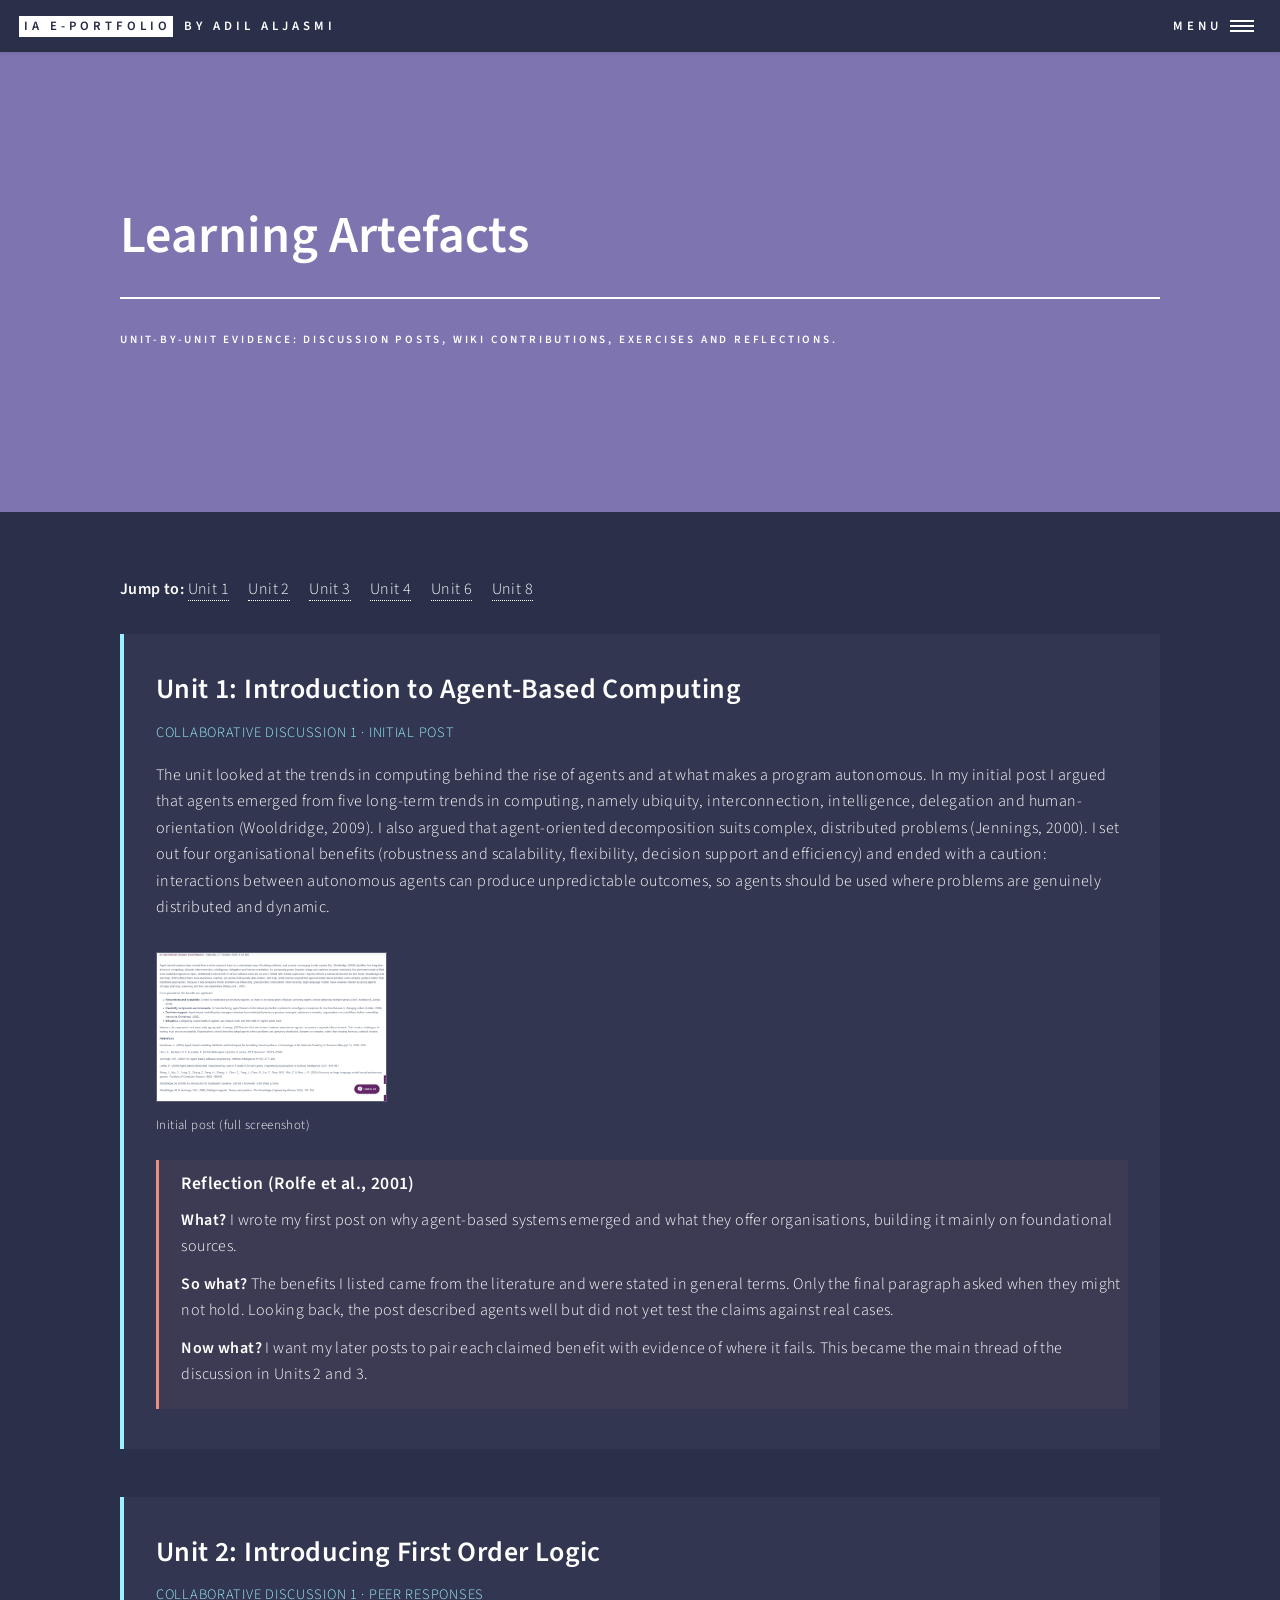
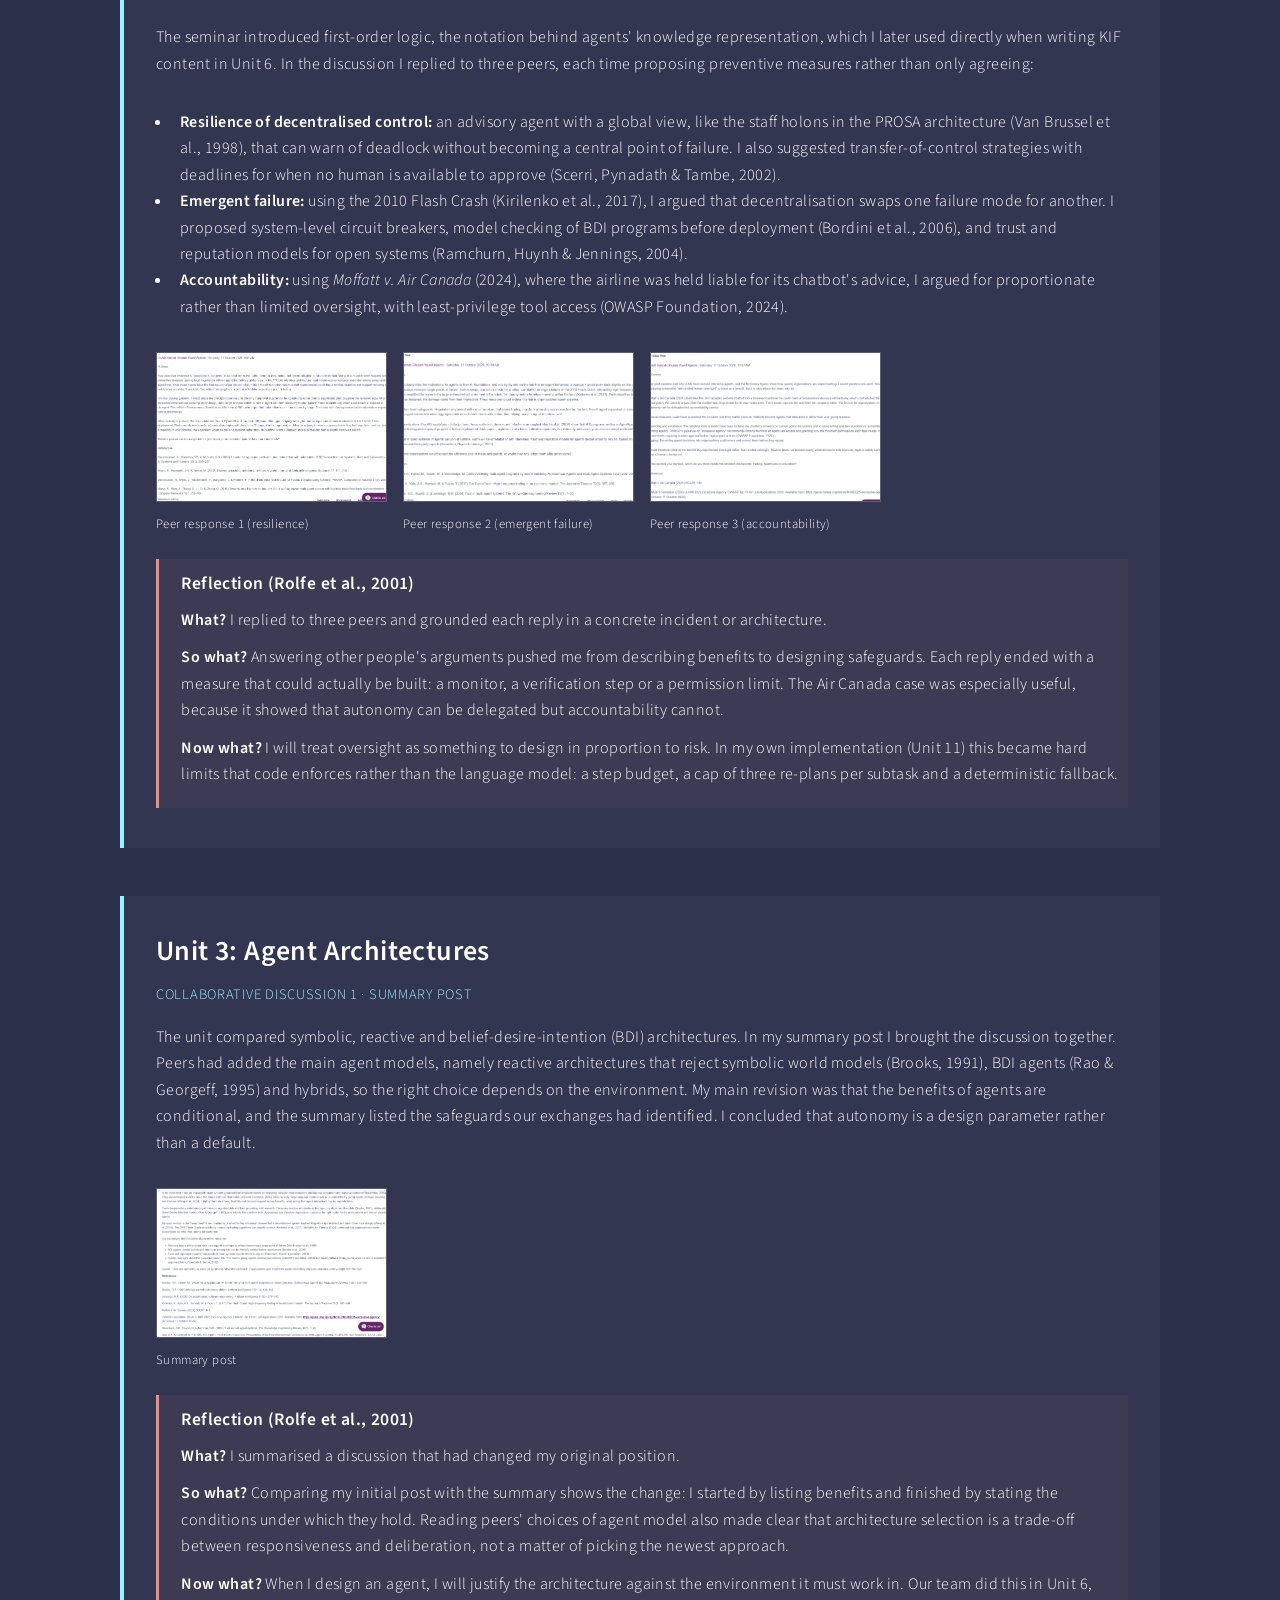
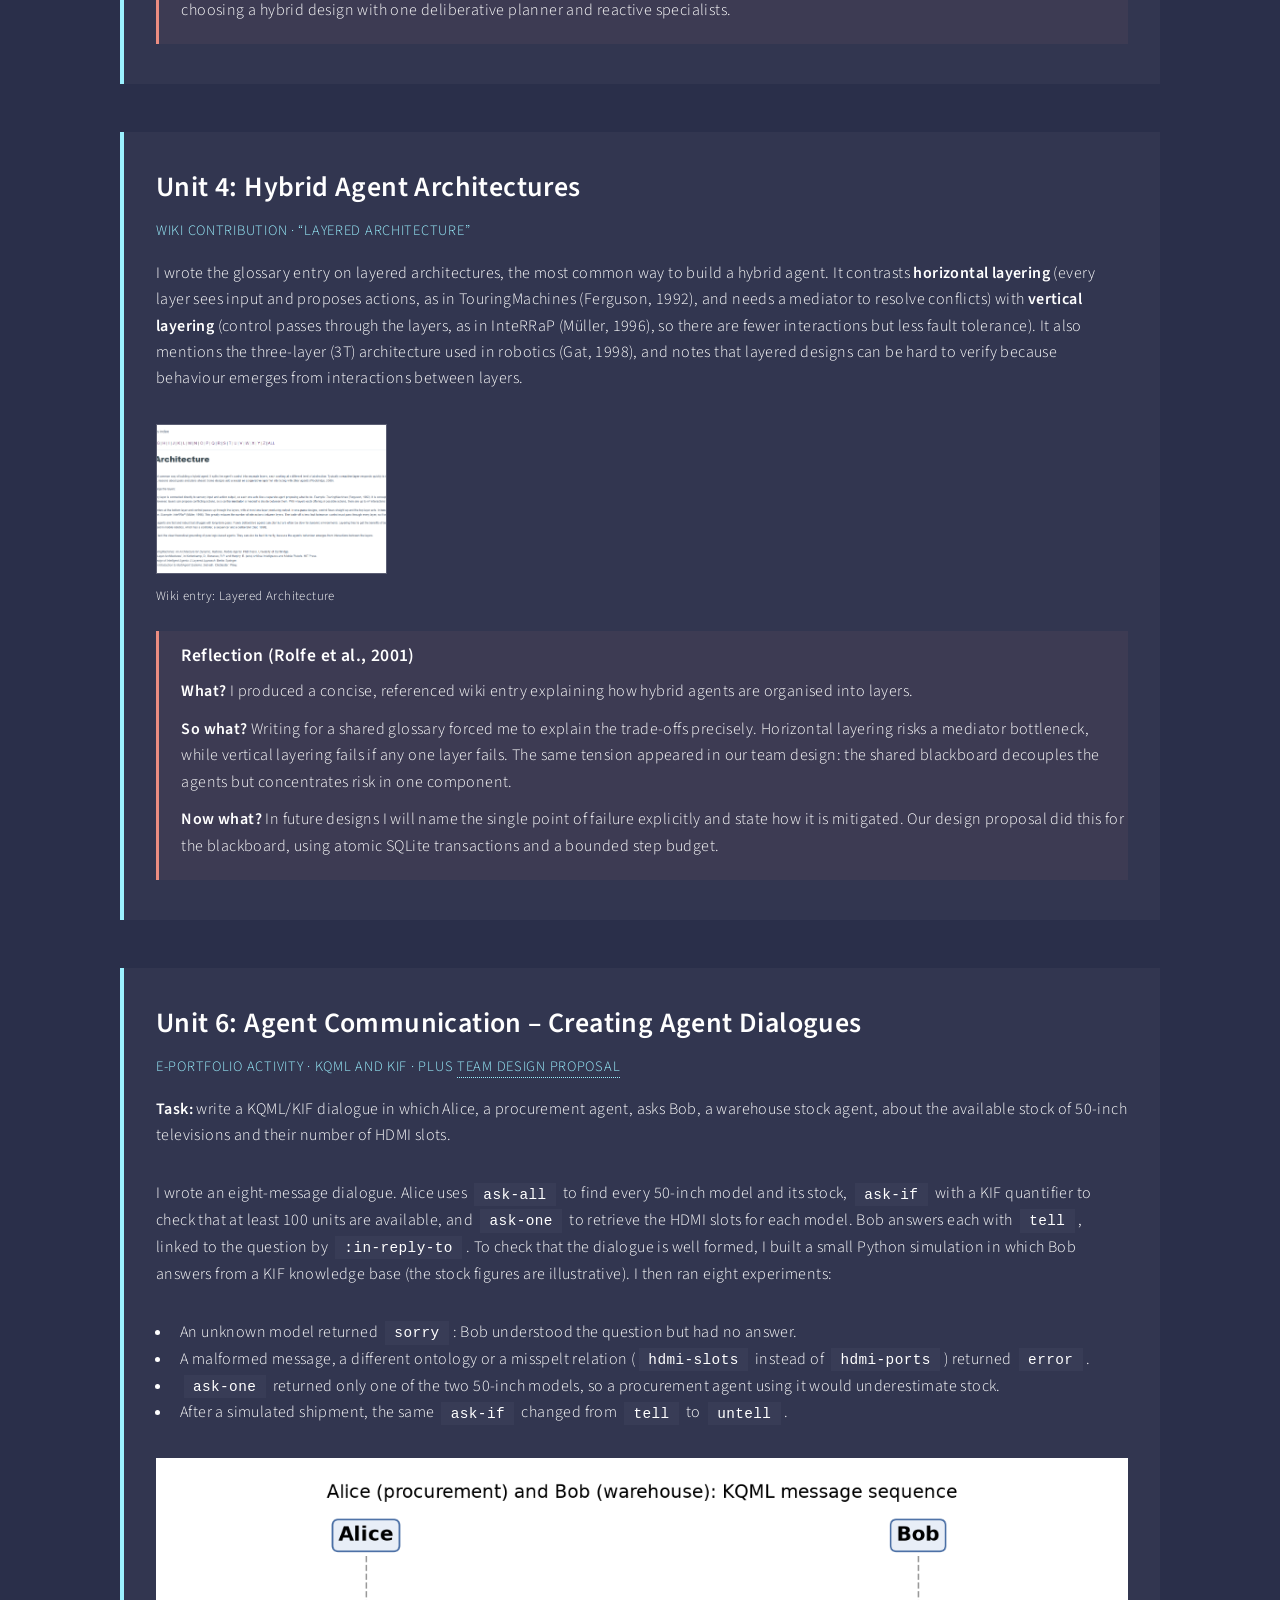
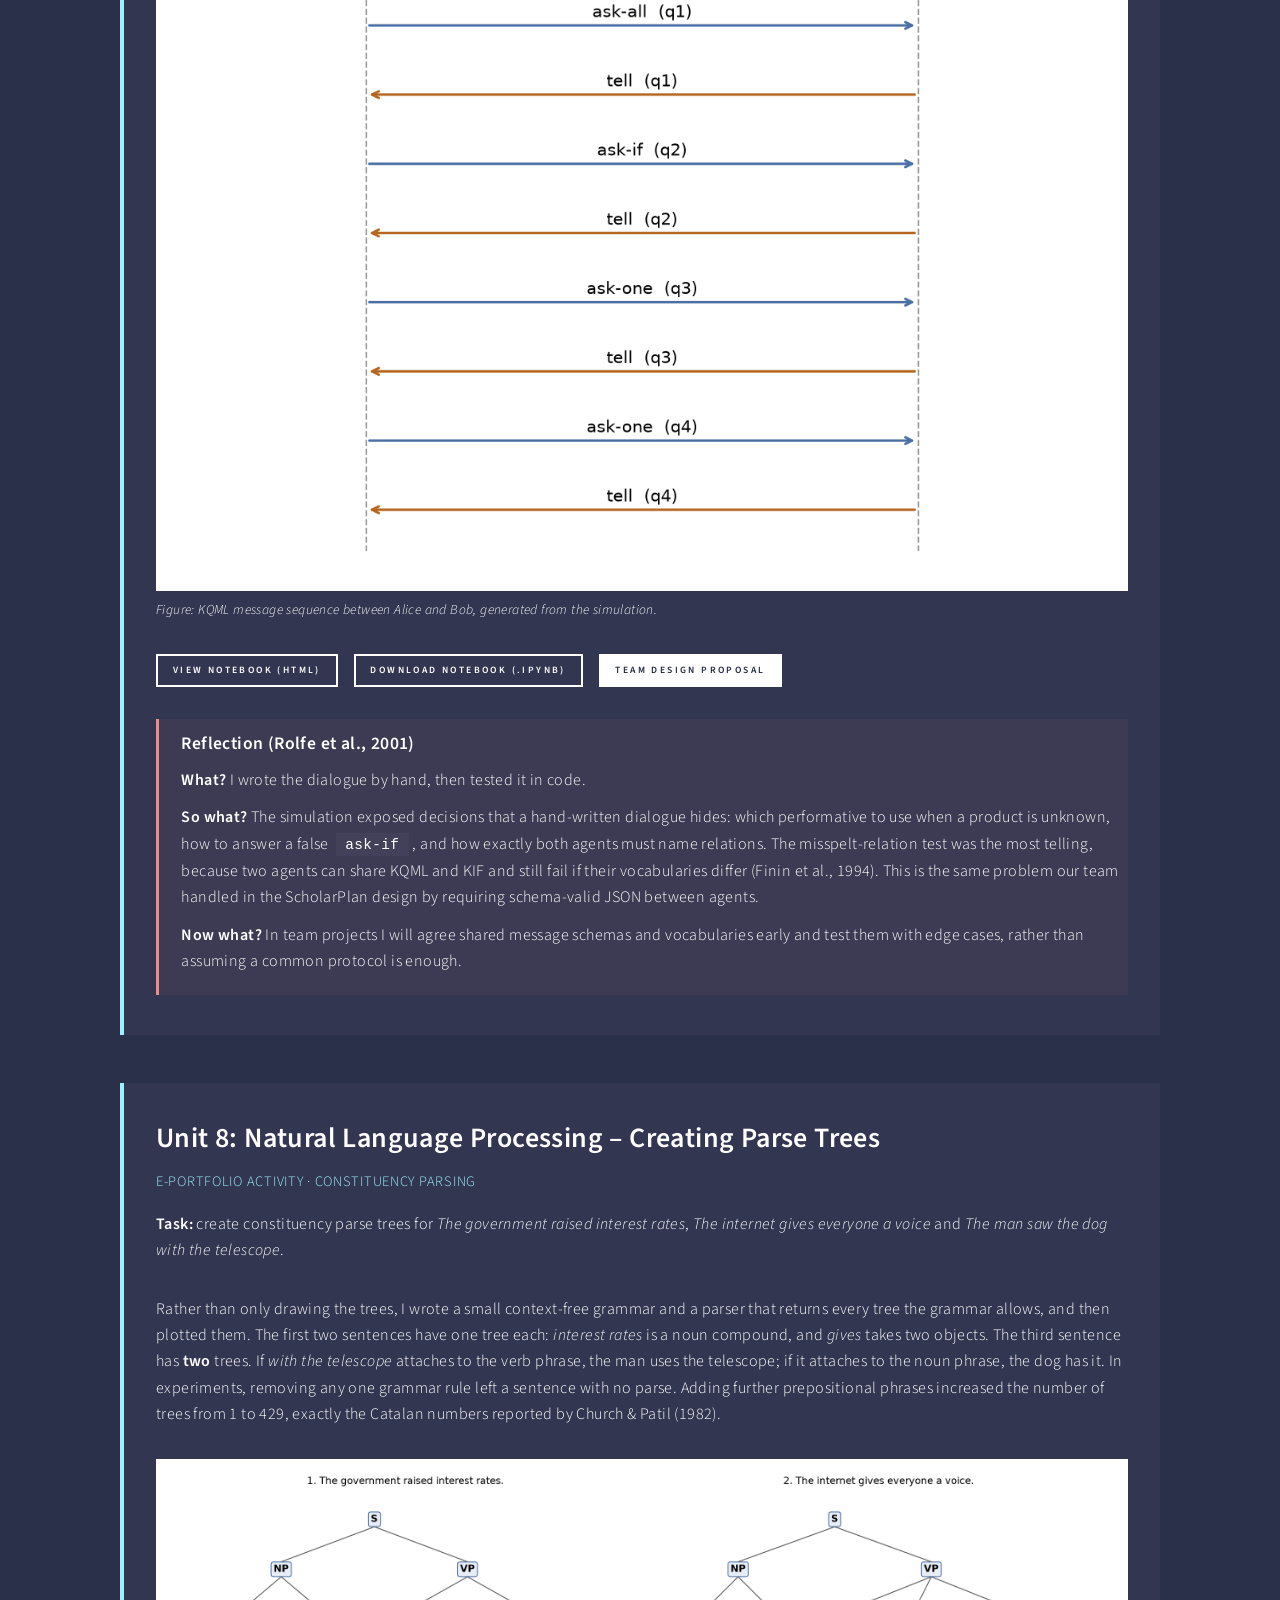
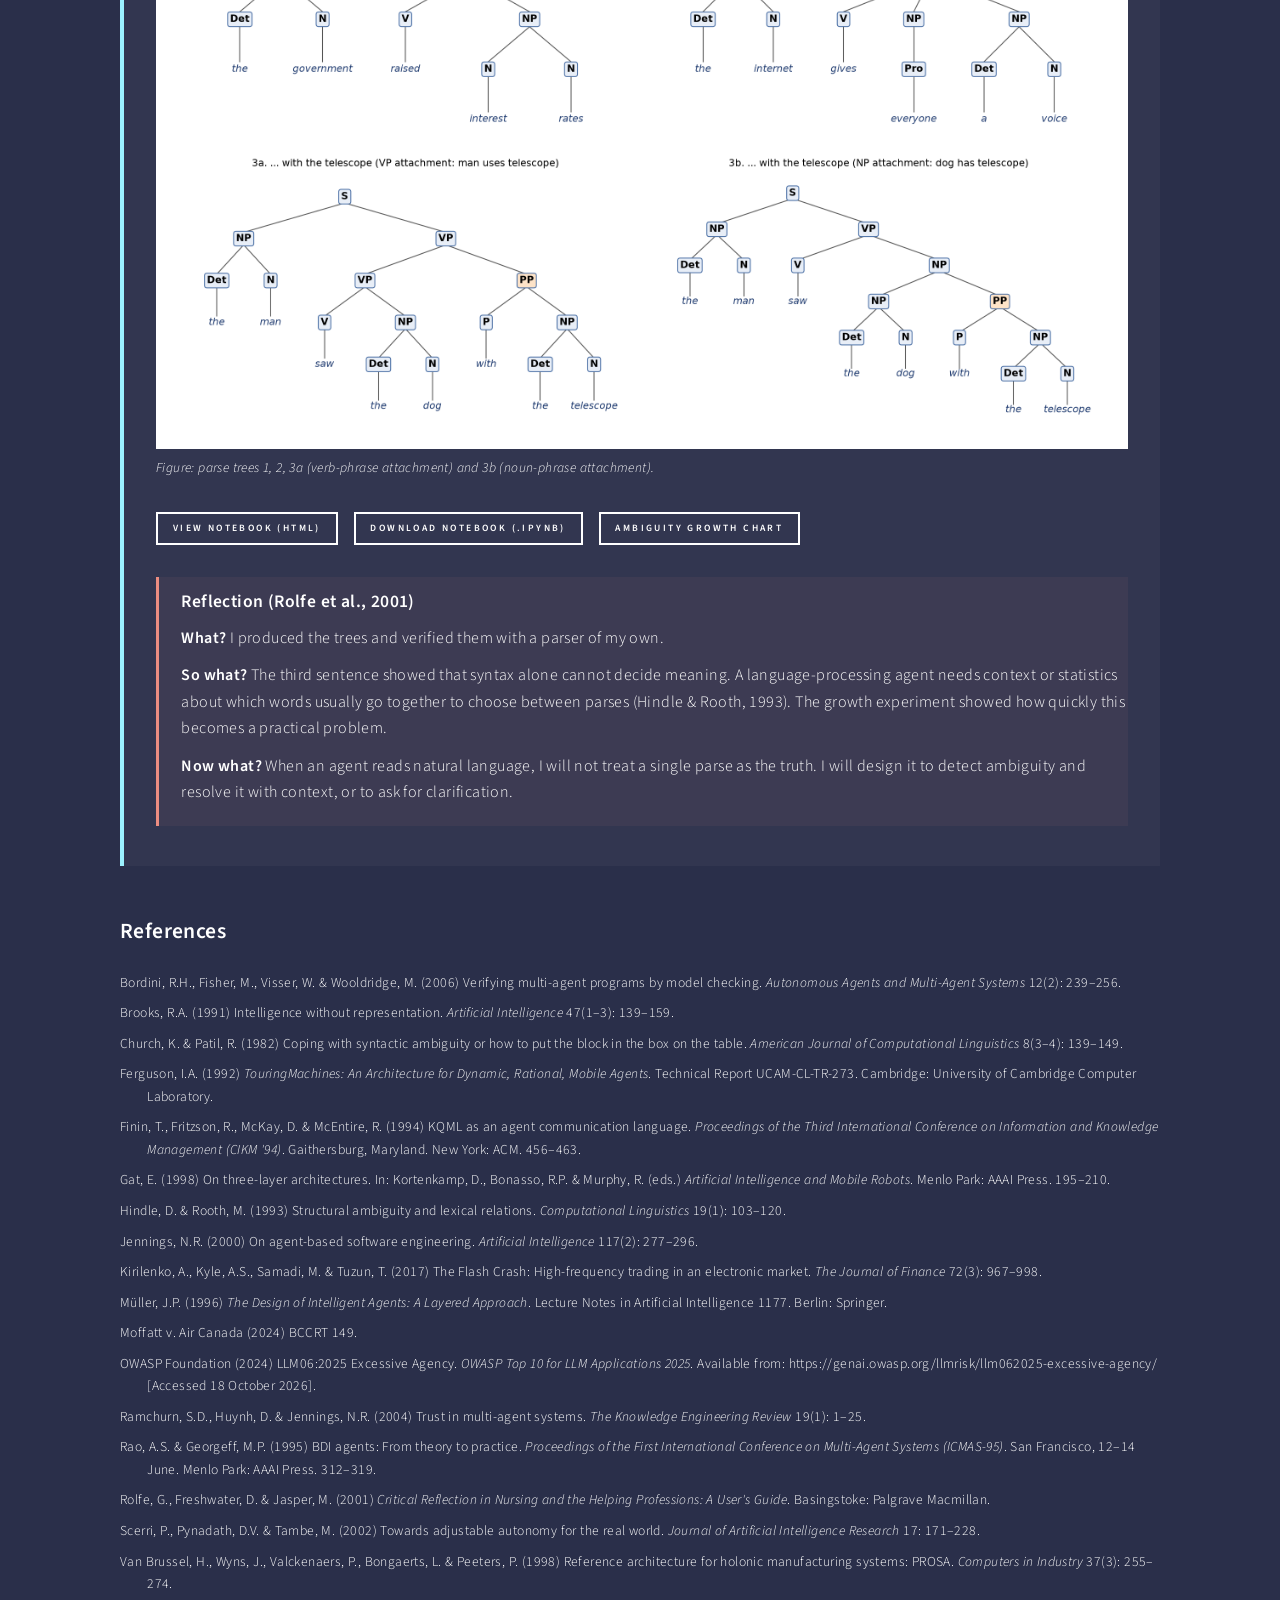
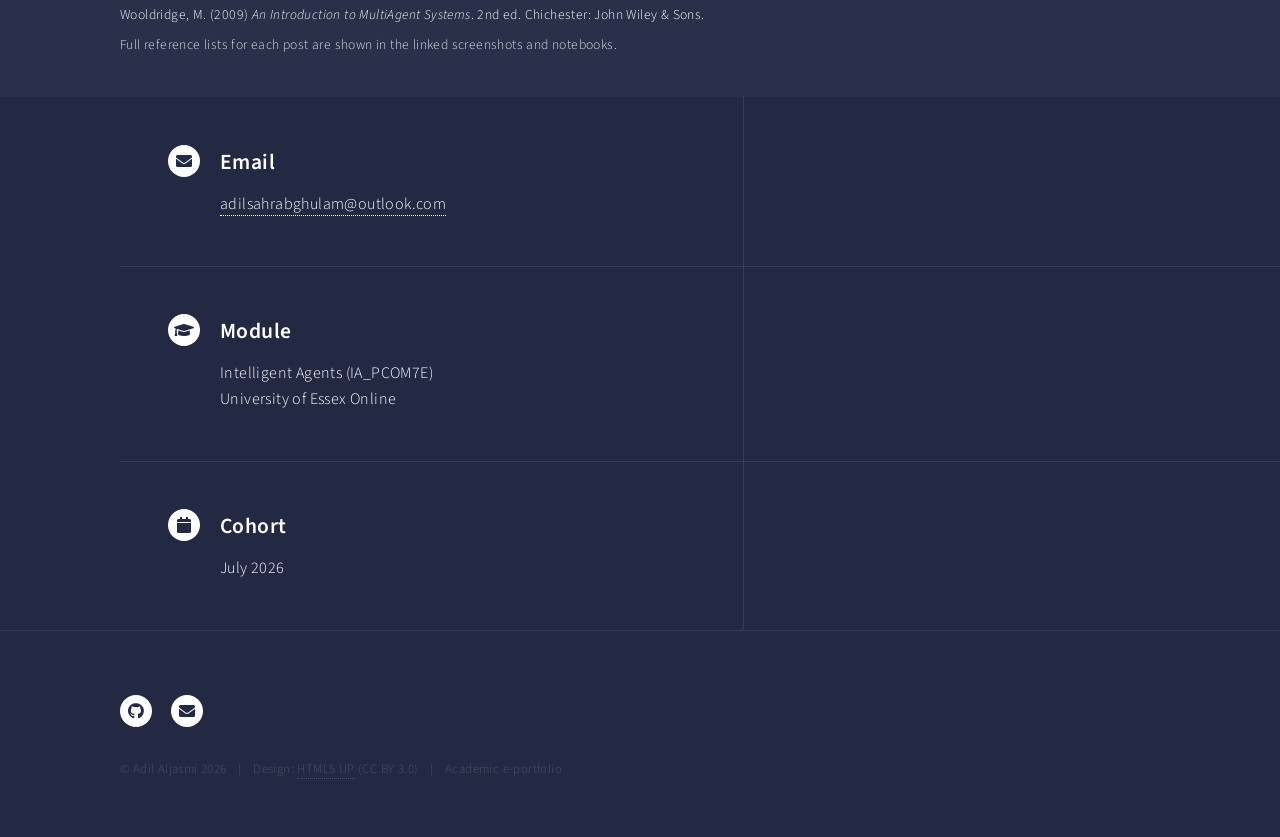
==== commit cfd018d4: "Restructure site: individual project, case studies, development and references pages; team contribut" ====
--- a/artefacts.html
+++ b/artefacts.html
@@ -17,13 +17,17 @@
 		<div id="wrapper">
 			<header id="header">
 				<a href="index.html" class="logo"><strong>IA E-Portfolio</strong> <span>by ADIL ALJASMI</span></a>
-				<nav><a href="#menu">Menu</a></nav>
+				<nav><a href="artefacts.html" class="top">Artefacts</a><a href="team-project.html" class="top">Team Project</a><a href="individual-project.html" class="top">Individual Project</a><a href="case-studies.html" class="top">Case Studies</a><a href="development.html" class="top">Development</a><a href="references.html" class="top">References</a><a href="#menu">Menu</a></nav>
 			</header>
 			<nav id="menu">
 				<ul class="links">
-							<li><a href="index.html">Home</a></li>
-							<li><a href="artefacts.html">Learning Artefacts</a></li>
-							<li><a href="team-project.html">Team Project (Unit 6)</a></li>
+					<li><a href="index.html">Home</a></li>
+					<li><a href="artefacts.html">Artefacts</a></li>
+					<li><a href="team-project.html">Team Project</a></li>
+					<li><a href="individual-project.html">Individual Project</a></li>
+					<li><a href="case-studies.html">Case Studies</a></li>
+					<li><a href="development.html">Development</a></li>
+					<li><a href="references.html">References</a></li>
 				</ul>
 				<ul class="actions stacked">
 					<li><a href="https://github.com/adilaljasmi/scholarplan" class="button primary fit">ScholarPlan code (Unit 11)</a></li>
@@ -39,8 +43,7 @@
 			<div id="main">
 				<section id="one">
 					<div class="inner">
-						<p class="toc"><strong>Jump to:</strong> <a href="#unit1">Unit 1</a> <a href="#unit2">Unit 2</a> <a href="#unit3">Unit 3</a> <a href="#unit4">Unit 4</a> <a href="#unit6">Unit 6</a> <a href="#unit8">Unit 8</a></p>
-						<div class="unit" id="unit1">
+<p class="toc"><strong>Jump to:</strong> <a href="#unit1">Unit 1</a> <a href="#unit2">Unit 2</a> <a href="#unit3">Unit 3</a> <a href="#unit4">Unit 4</a> <a href="#unit6">Unit 6</a> <a href="#unit8">Unit 8</a></p><div class="unit" id="unit1">
 <h2>Unit 1: Introduction to Agent-Based Computing</h2>
 <p class="topic">Collaborative Discussion 1 &middot; Initial post</p>
 <p>The unit looked at the trends in computing behind the rise of agents and at what makes a program autonomous. In my initial post I argued that agents emerged from five long-term trends in computing, namely ubiquity, interconnection, intelligence, delegation and human-orientation (Wooldridge, 2009). I also argued that agent-oriented decomposition suits complex, distributed problems (Jennings, 2000). I set out four organisational benefits (robustness and scalability, flexibility, decision support and efficiency) and ended with a caution: interactions between autonomous agents can produce unpredictable outcomes, so agents should be used where problems are genuinely distributed and dynamic.</p>
@@ -75,7 +78,7 @@
 <p><strong>What?</strong> I produced a concise, referenced wiki entry explaining how hybrid agents are organised into layers.</p><p><strong>So what?</strong> Writing for a shared glossary forced me to explain the trade-offs precisely. Horizontal layering risks a mediator bottleneck, while vertical layering fails if any one layer fails. The same tension appeared in our team design: the shared blackboard decouples the agents but concentrates risk in one component.</p><p><strong>Now what?</strong> In future designs I will name the single point of failure explicitly and state how it is mitigated. Our design proposal did this for the blackboard, using atomic SQLite transactions and a bounded step budget.</p></div>
 </div><div class="unit" id="unit6">
 <h2>Unit 6: Agent Communication &ndash; Creating Agent Dialogues</h2>
-<p class="topic">e-Portfolio activity &middot; KQML and KIF &middot; plus team design proposal</p>
+<p class="topic">e-Portfolio activity &middot; KQML and KIF &middot; plus <a href="team-project.html">team design proposal</a></p>
 <p><strong>Task:</strong> write a KQML/KIF dialogue in which Alice, a procurement agent, asks Bob, a warehouse stock agent, about the available stock of 50-inch televisions and their number of HDMI slots.</p>
 <p>I wrote an eight-message dialogue. Alice uses <code>ask-all</code> to find every 50-inch model and its stock, <code>ask-if</code> with a KIF quantifier to check that at least 100 units are available, and <code>ask-one</code> to retrieve the HDMI slots for each model. Bob answers each with <code>tell</code>, linked to the question by <code>:in-reply-to</code>. To check that the dialogue is well formed, I built a small Python simulation in which Bob answers from a KIF knowledge base (the stock figures are illustrative). I then ran eight experiments:</p>
 <ul>
@@ -85,7 +88,7 @@
 <li>After a simulated shipment, the same <code>ask-if</code> changed from <code>tell</code> to <code>untell</code>.</li>
 </ul>
 <div class="figure"><img src="evidence/unit6-alice-bob-sequence.png" alt="Alice and Bob KQML message sequence" /><p>Figure: KQML message sequence between Alice and Bob, generated from the simulation.</p></div>
-<ul class="actions"><li><a href="evidence/unit6-kqml-kif-dialogue.html" class="button small" target="_blank">View notebook (HTML)</a></li><li><a href="evidence/unit6-kqml-kif-dialogue.ipynb" class="button small">Download notebook (.ipynb)</a></li><li><a href="team-project.html" class="button small primary">Team design proposal (Unit 6 assessment)</a></li></ul>
+<ul class="actions"><li><a href="evidence/unit6-kqml-kif-dialogue.html" class="button small" target="_blank">View notebook (HTML)</a></li><li><a href="evidence/unit6-kqml-kif-dialogue.ipynb" class="button small">Download notebook (.ipynb)</a></li><li><a href="team-project.html" class="button small primary">Team design proposal</a></li></ul>
 <div class="reflection"><h4>Reflection (Rolfe et al., 2001)</h4>
 <p><strong>What?</strong> I wrote the dialogue by hand, then tested it in code.</p><p><strong>So what?</strong> The simulation exposed decisions that a hand-written dialogue hides: which performative to use when a product is unknown, how to answer a false <code>ask-if</code>, and how exactly both agents must name relations. The misspelt-relation test was the most telling, because two agents can share KQML and KIF and still fail if their vocabularies differ (Finin et al., 1994). This is the same problem our team handled in the ScholarPlan design by requiring schema-valid JSON between agents.</p><p><strong>Now what?</strong> In team projects I will agree shared message schemas and vocabularies early and test them with edge cases, rather than assuming a common protocol is enough.</p></div>
 </div><div class="unit" id="unit8">
@@ -97,8 +100,7 @@
 <ul class="actions"><li><a href="evidence/unit8-parse-trees.html" class="button small" target="_blank">View notebook (HTML)</a></li><li><a href="evidence/unit8-parse-trees.ipynb" class="button small">Download notebook (.ipynb)</a></li><li><a href="evidence/unit8-pp-attachment-growth.png" class="button small" target="_blank">Ambiguity growth chart</a></li></ul>
 <div class="reflection"><h4>Reflection (Rolfe et al., 2001)</h4>
 <p><strong>What?</strong> I produced the trees and verified them with a parser of my own.</p><p><strong>So what?</strong> The third sentence showed that syntax alone cannot decide meaning. A language-processing agent needs context or statistics about which words usually go together to choose between parses (Hindle &amp; Rooth, 1993). The growth experiment showed how quickly this becomes a practical problem.</p><p><strong>Now what?</strong> When an agent reads natural language, I will not treat a single parse as the truth. I will design it to detect ambiguity and resolve it with context, or to ask for clarification.</p></div>
-</div>
-						<div class="refs"><h3>References</h3><p>Bordini, R.H., Fisher, M., Visser, W. &amp; Wooldridge, M. (2006) Verifying multi-agent programs by model checking. <em>Autonomous Agents and Multi-Agent Systems</em> 12(2): 239&ndash;256.</p><p>Brooks, R.A. (1991) Intelligence without representation. <em>Artificial Intelligence</em> 47(1&ndash;3): 139&ndash;159.</p><p>Church, K. &amp; Patil, R. (1982) Coping with syntactic ambiguity or how to put the block in the box on the table. <em>American Journal of Computational Linguistics</em> 8(3&ndash;4): 139&ndash;149.</p><p>Finin, T., Fritzson, R., McKay, D. &amp; McEntire, R. (1994) KQML as an agent communication language. <em>Proceedings of the Third International Conference on Information and Knowledge Management (CIKM '94)</em>. Gaithersburg, Maryland. New York: ACM. 456&ndash;463.</p><p>Ferguson, I.A. (1992) <em>TouringMachines: An Architecture for Dynamic, Rational, Mobile Agents</em>. Technical Report UCAM-CL-TR-273. Cambridge: University of Cambridge Computer Laboratory.</p><p>Gat, E. (1998) On three-layer architectures. In: Kortenkamp, D., Bonasso, R.P. &amp; Murphy, R. (eds.) <em>Artificial Intelligence and Mobile Robots</em>. Menlo Park: AAAI Press. 195&ndash;210.</p><p>Hindle, D. &amp; Rooth, M. (1993) Structural ambiguity and lexical relations. <em>Computational Linguistics</em> 19(1): 103&ndash;120.</p><p>Jennings, N.R. (2000) On agent-based software engineering. <em>Artificial Intelligence</em> 117(2): 277&ndash;296.</p><p>Kirilenko, A., Kyle, A.S., Samadi, M. &amp; Tuzun, T. (2017) The Flash Crash: High-frequency trading in an electronic market. <em>The Journal of Finance</em> 72(3): 967&ndash;998.</p><p>Moffatt v. Air Canada (2024) BCCRT 149.</p><p>M&uuml;ller, J.P. (1996) <em>The Design of Intelligent Agents: A Layered Approach</em>. Lecture Notes in Artificial Intelligence 1177. Berlin: Springer.</p><p>OWASP Foundation (2024) LLM06:2025 Excessive Agency. <em>OWASP Top 10 for LLM Applications 2025</em>. Available from: https://genai.owasp.org/llmrisk/llm062025-excessive-agency/ [Accessed 18 October 2026].</p><p>Ramchurn, S.D., Huynh, D. &amp; Jennings, N.R. (2004) Trust in multi-agent systems. <em>The Knowledge Engineering Review</em> 19(1): 1&ndash;25.</p><p>Rao, A.S. &amp; Georgeff, M.P. (1995) BDI agents: From theory to practice. <em>Proceedings of the First International Conference on Multi-Agent Systems (ICMAS-95)</em>. San Francisco, 12&ndash;14 June. Menlo Park: AAAI Press. 312&ndash;319.</p><p>Rolfe, G., Freshwater, D. &amp; Jasper, M. (2001) <em>Critical Reflection in Nursing and the Helping Professions: A User's Guide</em>. Basingstoke: Palgrave Macmillan.</p><p>Scerri, P., Pynadath, D.V. &amp; Tambe, M. (2002) Towards adjustable autonomy for the real world. <em>Journal of Artificial Intelligence Research</em> 17: 171&ndash;228.</p><p>Van Brussel, H., Wyns, J., Valckenaers, P., Bongaerts, L. &amp; Peeters, P. (1998) Reference architecture for holonic manufacturing systems: PROSA. <em>Computers in Industry</em> 37(3): 255&ndash;274.</p><p>Wooldridge, M. (2009) <em>An Introduction to MultiAgent Systems</em>. 2nd ed. Chichester: John Wiley &amp; Sons.</p><p>Full reference lists for each post are shown in the linked screenshots and notebooks.</p></div>
+</div><div class="refs"><h3>References</h3><p>Bordini, R.H., Fisher, M., Visser, W. &amp; Wooldridge, M. (2006) Verifying multi-agent programs by model checking. <em>Autonomous Agents and Multi-Agent Systems</em> 12(2): 239&ndash;256.</p><p>Brooks, R.A. (1991) Intelligence without representation. <em>Artificial Intelligence</em> 47(1&ndash;3): 139&ndash;159.</p><p>Church, K. &amp; Patil, R. (1982) Coping with syntactic ambiguity or how to put the block in the box on the table. <em>American Journal of Computational Linguistics</em> 8(3&ndash;4): 139&ndash;149.</p><p>Ferguson, I.A. (1992) <em>TouringMachines: An Architecture for Dynamic, Rational, Mobile Agents</em>. Technical Report UCAM-CL-TR-273. Cambridge: University of Cambridge Computer Laboratory.</p><p>Finin, T., Fritzson, R., McKay, D. &amp; McEntire, R. (1994) KQML as an agent communication language. <em>Proceedings of the Third International Conference on Information and Knowledge Management (CIKM '94)</em>. Gaithersburg, Maryland. New York: ACM. 456&ndash;463.</p><p>Gat, E. (1998) On three-layer architectures. In: Kortenkamp, D., Bonasso, R.P. &amp; Murphy, R. (eds.) <em>Artificial Intelligence and Mobile Robots</em>. Menlo Park: AAAI Press. 195&ndash;210.</p><p>Hindle, D. &amp; Rooth, M. (1993) Structural ambiguity and lexical relations. <em>Computational Linguistics</em> 19(1): 103&ndash;120.</p><p>Jennings, N.R. (2000) On agent-based software engineering. <em>Artificial Intelligence</em> 117(2): 277&ndash;296.</p><p>Kirilenko, A., Kyle, A.S., Samadi, M. &amp; Tuzun, T. (2017) The Flash Crash: High-frequency trading in an electronic market. <em>The Journal of Finance</em> 72(3): 967&ndash;998.</p><p>M&uuml;ller, J.P. (1996) <em>The Design of Intelligent Agents: A Layered Approach</em>. Lecture Notes in Artificial Intelligence 1177. Berlin: Springer.</p><p>Moffatt v. Air Canada (2024) BCCRT 149.</p><p>OWASP Foundation (2024) LLM06:2025 Excessive Agency. <em>OWASP Top 10 for LLM Applications 2025</em>. Available from: https://genai.owasp.org/llmrisk/llm062025-excessive-agency/ [Accessed 18 October 2026].</p><p>Ramchurn, S.D., Huynh, D. &amp; Jennings, N.R. (2004) Trust in multi-agent systems. <em>The Knowledge Engineering Review</em> 19(1): 1&ndash;25.</p><p>Rao, A.S. &amp; Georgeff, M.P. (1995) BDI agents: From theory to practice. <em>Proceedings of the First International Conference on Multi-Agent Systems (ICMAS-95)</em>. San Francisco, 12&ndash;14 June. Menlo Park: AAAI Press. 312&ndash;319.</p><p>Rolfe, G., Freshwater, D. &amp; Jasper, M. (2001) <em>Critical Reflection in Nursing and the Helping Professions: A User's Guide</em>. Basingstoke: Palgrave Macmillan.</p><p>Scerri, P., Pynadath, D.V. &amp; Tambe, M. (2002) Towards adjustable autonomy for the real world. <em>Journal of Artificial Intelligence Research</em> 17: 171&ndash;228.</p><p>Van Brussel, H., Wyns, J., Valckenaers, P., Bongaerts, L. &amp; Peeters, P. (1998) Reference architecture for holonic manufacturing systems: PROSA. <em>Computers in Industry</em> 37(3): 255&ndash;274.</p><p>Wooldridge, M. (2009) <em>An Introduction to MultiAgent Systems</em>. 2nd ed. Chichester: John Wiley &amp; Sons.</p><p class="note">Full reference lists for each post are shown in the linked screenshots and notebooks.</p></div>
 					</div>
 				</section>
 			</div>
@@ -115,8 +117,8 @@
 						<section>
 							<div class="contact-method">
 								<span class="icon solid alt fa-graduation-cap"></span>
-								<h3>Programme</h3>
-								<span>Intelligent Agents module (IA_PCOM7E)<br />University of Essex Online</span>
+								<h3>Module</h3>
+								<span>Intelligent Agents (IA_PCOM7E)<br />University of Essex Online</span>
 							</div>
 						</section>
 						<section>
--- a/assets/css/portfolio.css
+++ b/assets/css/portfolio.css
@@ -1,4 +1,6 @@
 
+#header nav a.top { display: inline-block; padding: 0 0.9em; font-size: 0.75em; letter-spacing: 0.2em; }
+@media screen and (max-width: 1280px) { #header nav a.top { display: none; } }
 .unit { background: rgba(255,255,255,0.035); border-left: 4px solid #9bf1ff; padding: 2em 2em 1em 2em; margin: 0 0 3em 0; }
 .unit h2 { margin-bottom: 0.3em; }
 .unit .topic { color: #9bf1ff; font-size: 0.9em; letter-spacing: 0.05em; text-transform: uppercase; margin-bottom: 1.2em; }
@@ -13,5 +15,6 @@
 .figure img { width: 100%; background: #fff; padding: 0.5em; }
 .figure p { font-size: 0.85em; font-style: italic; }
 .refs p { font-size: 0.85em; margin-bottom: 0.6em; padding-left: 2em; text-indent: -2em; }
-table.lo td, table.lo th { vertical-align: top; font-size: 0.9em; }
+table td, table th { vertical-align: top; font-size: 0.9em; }
 .toc a { margin-right: 1em; }
+.note { font-size: 0.85em; opacity: 0.85; }
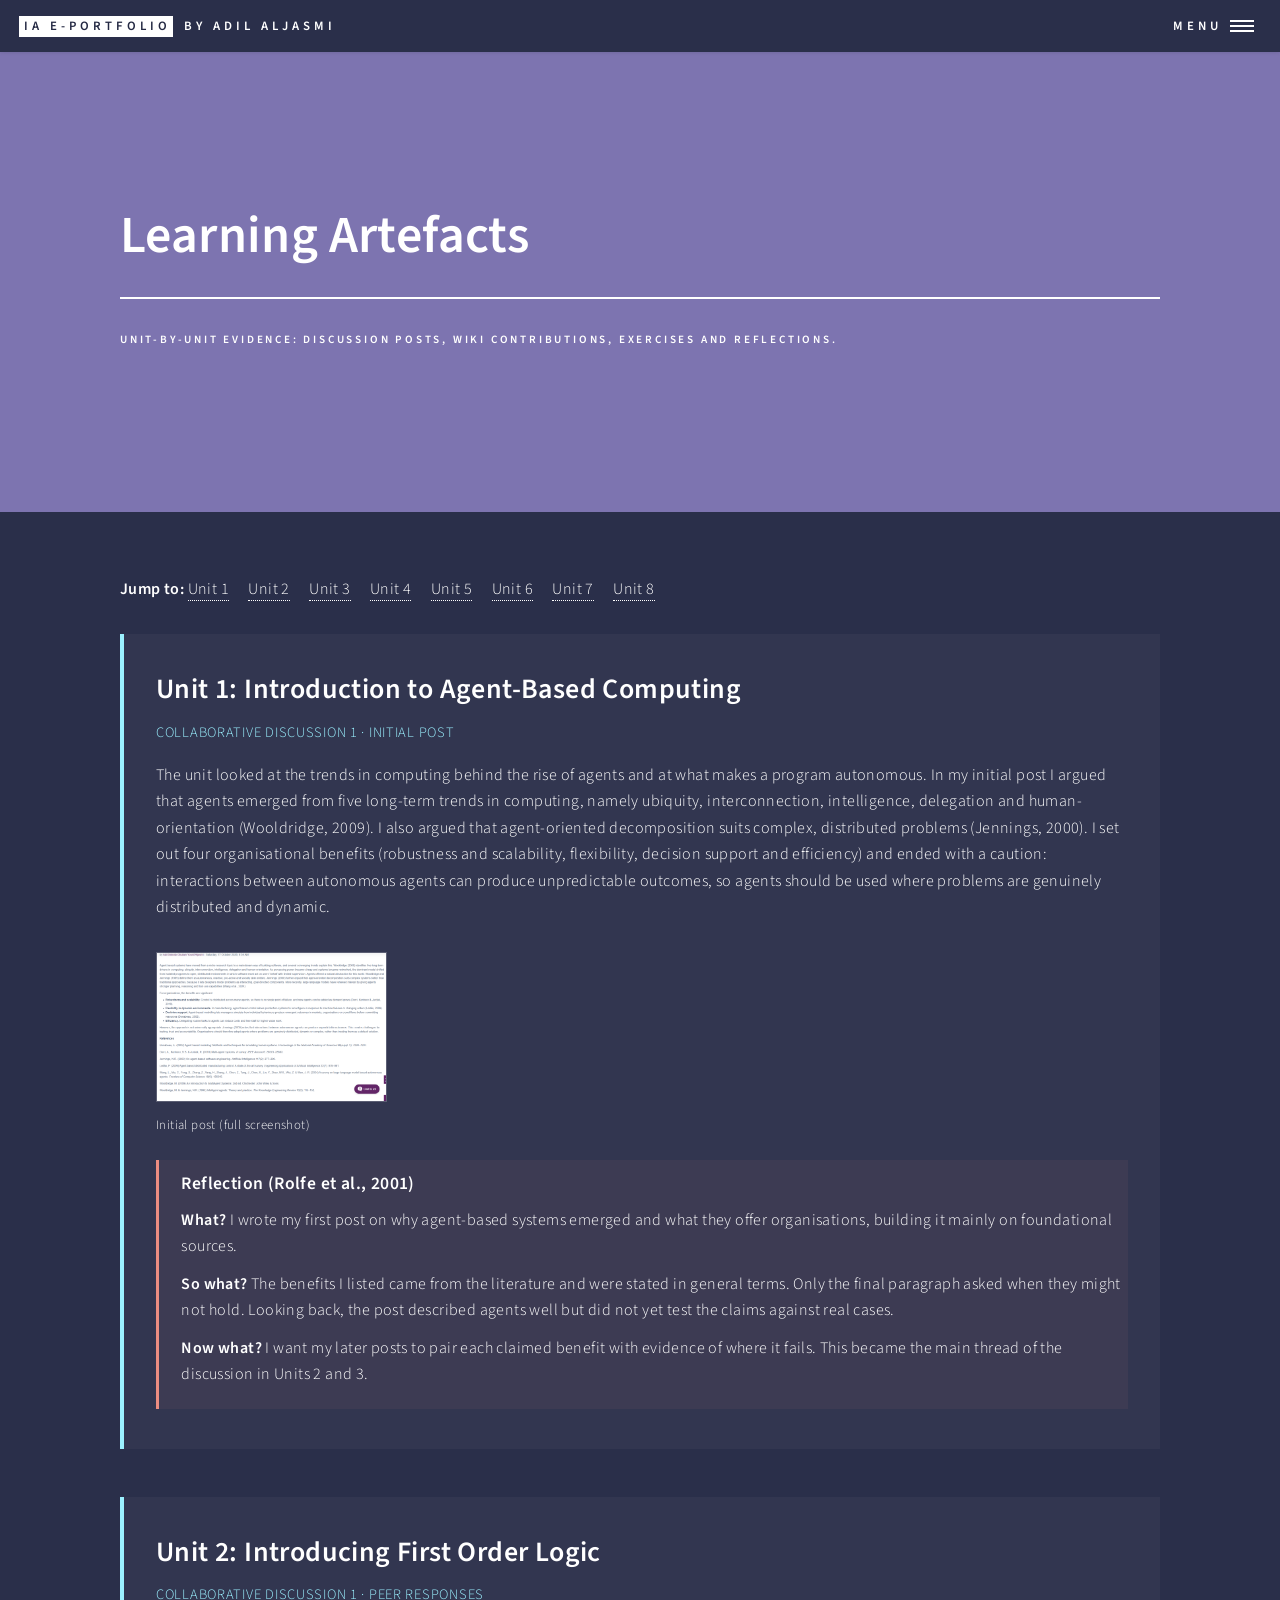
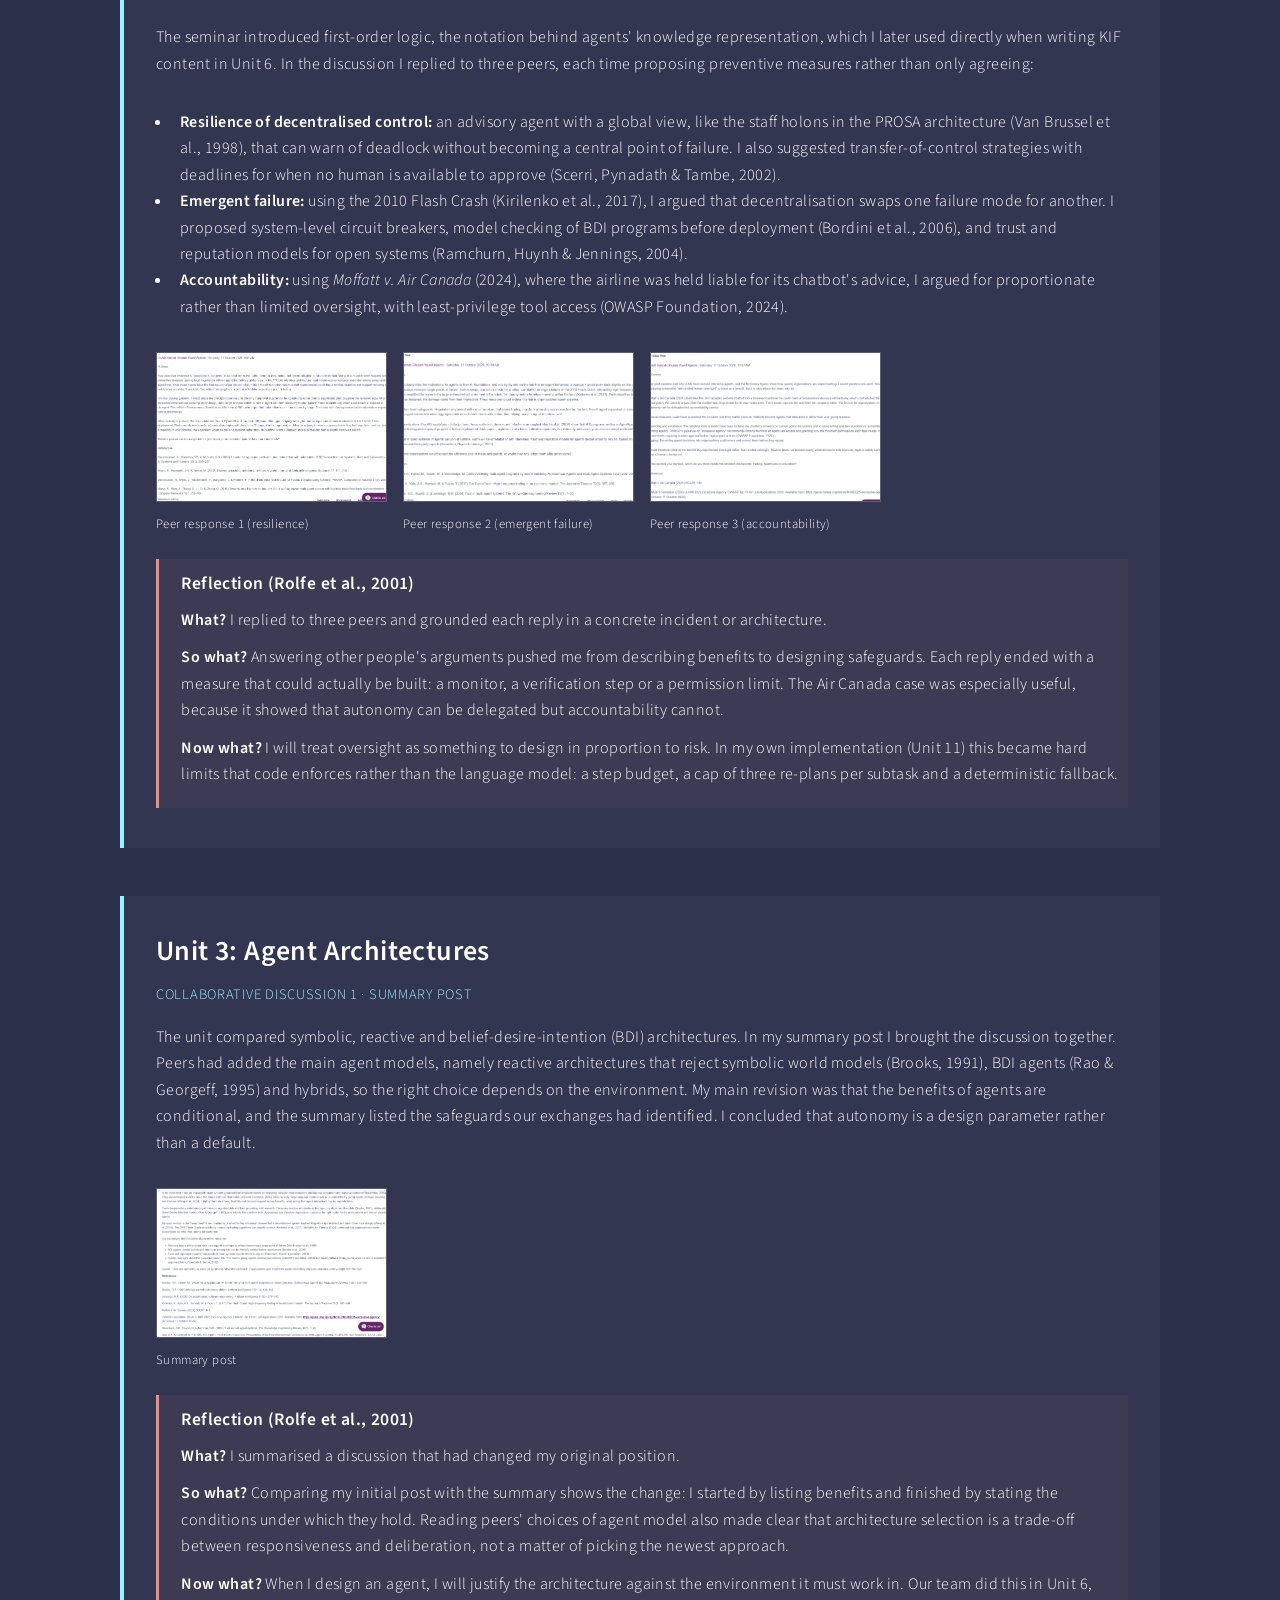
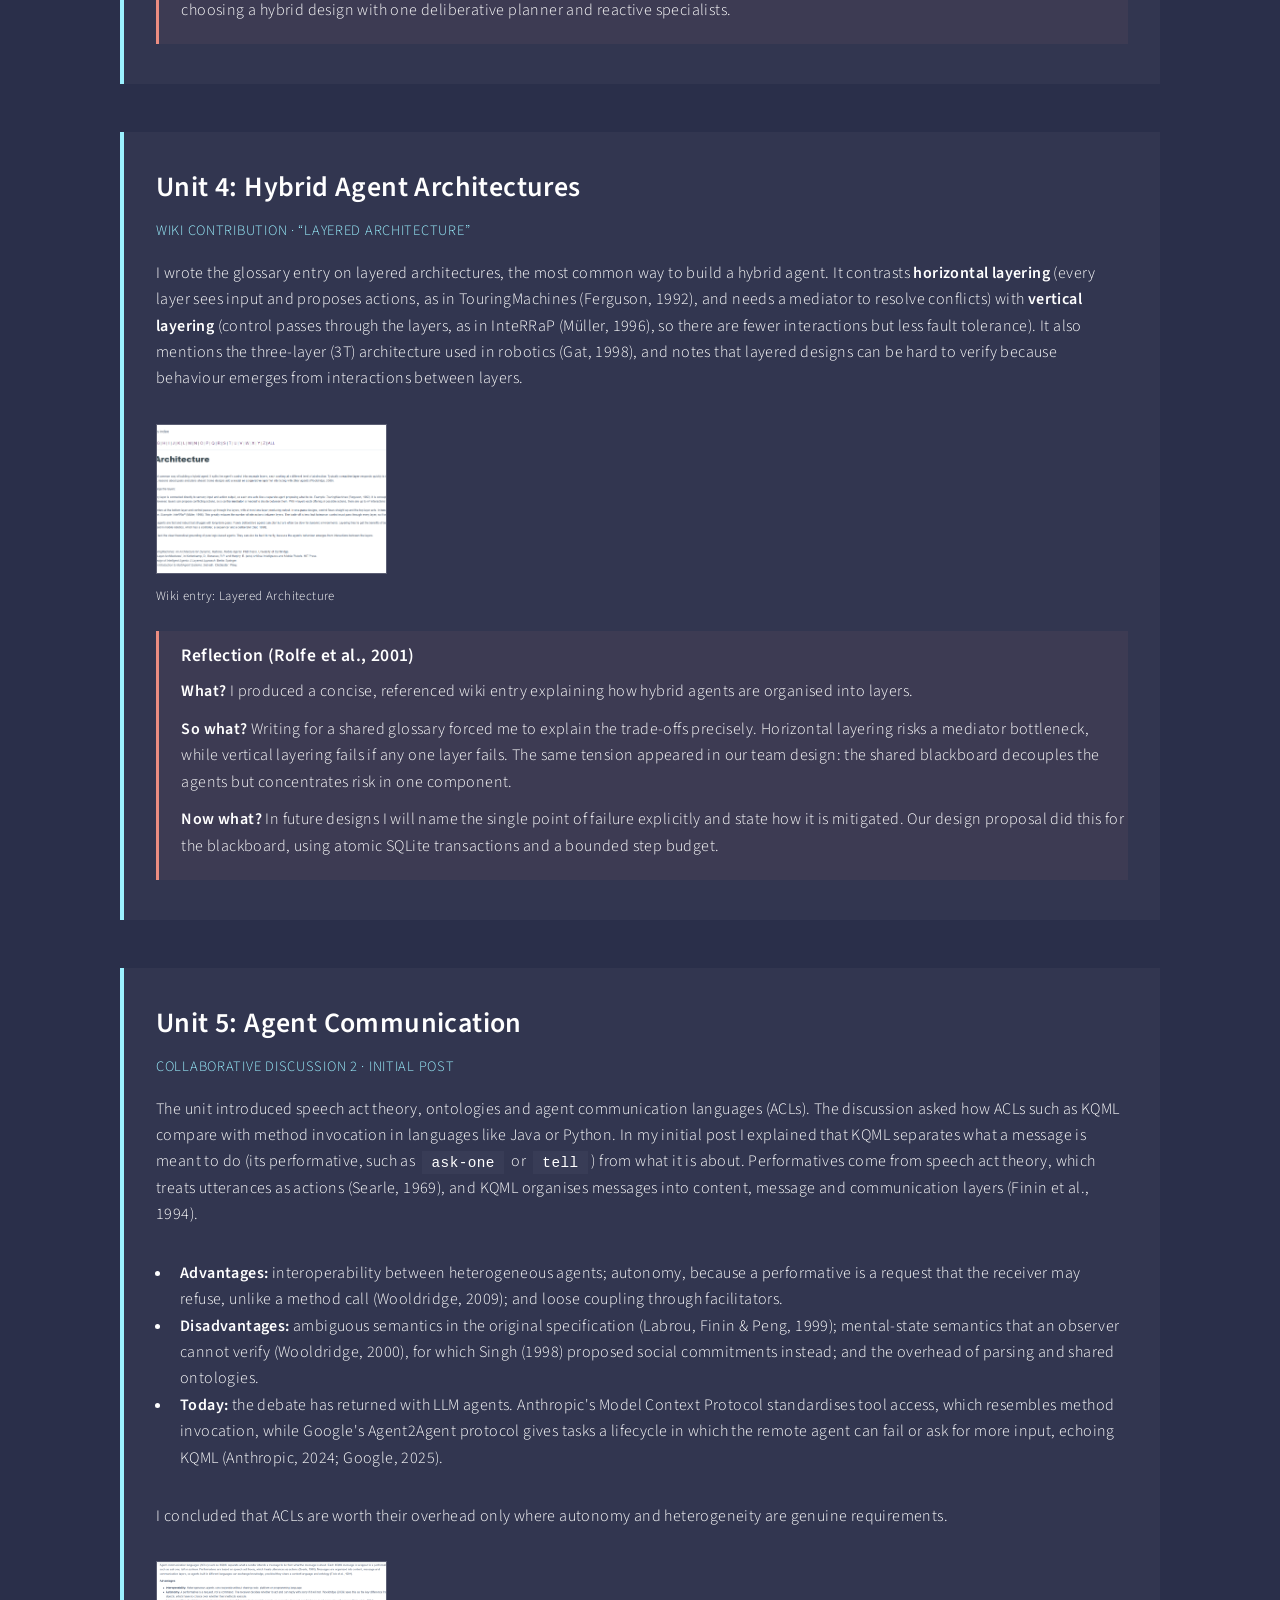
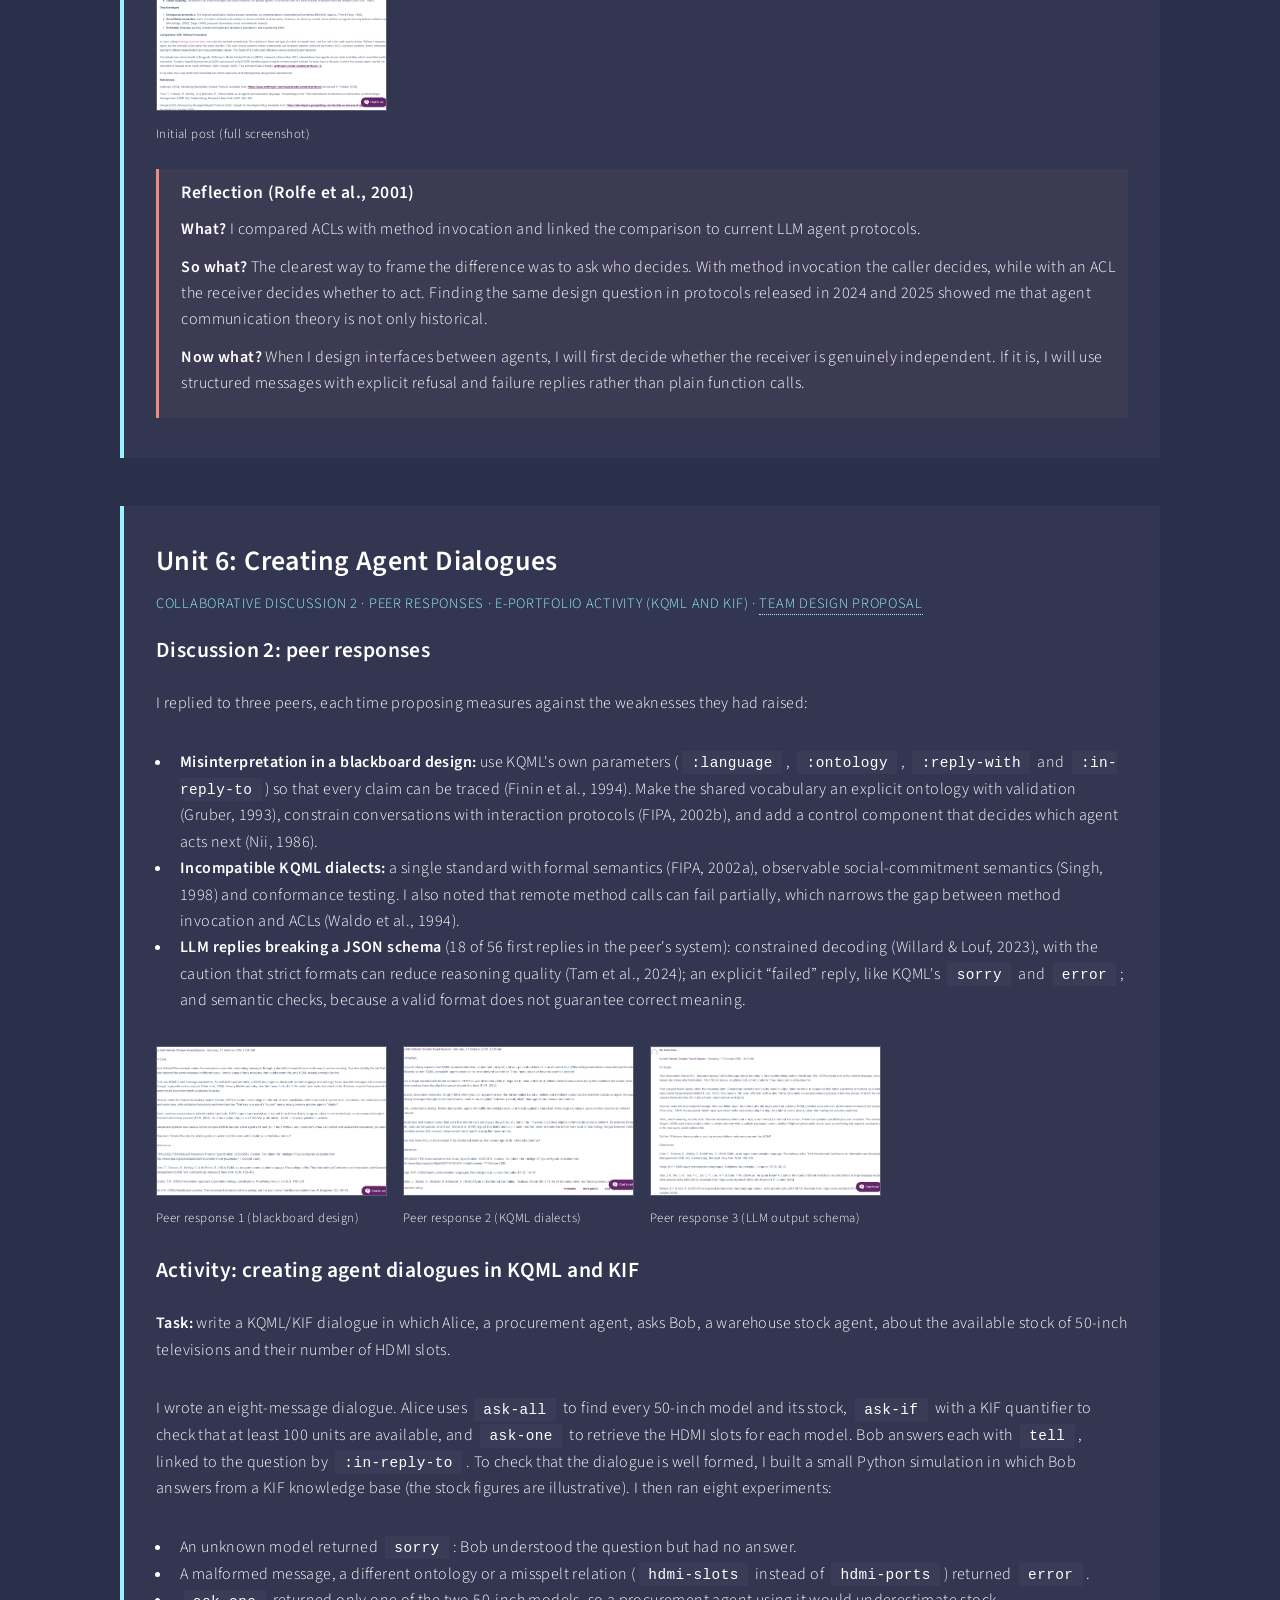
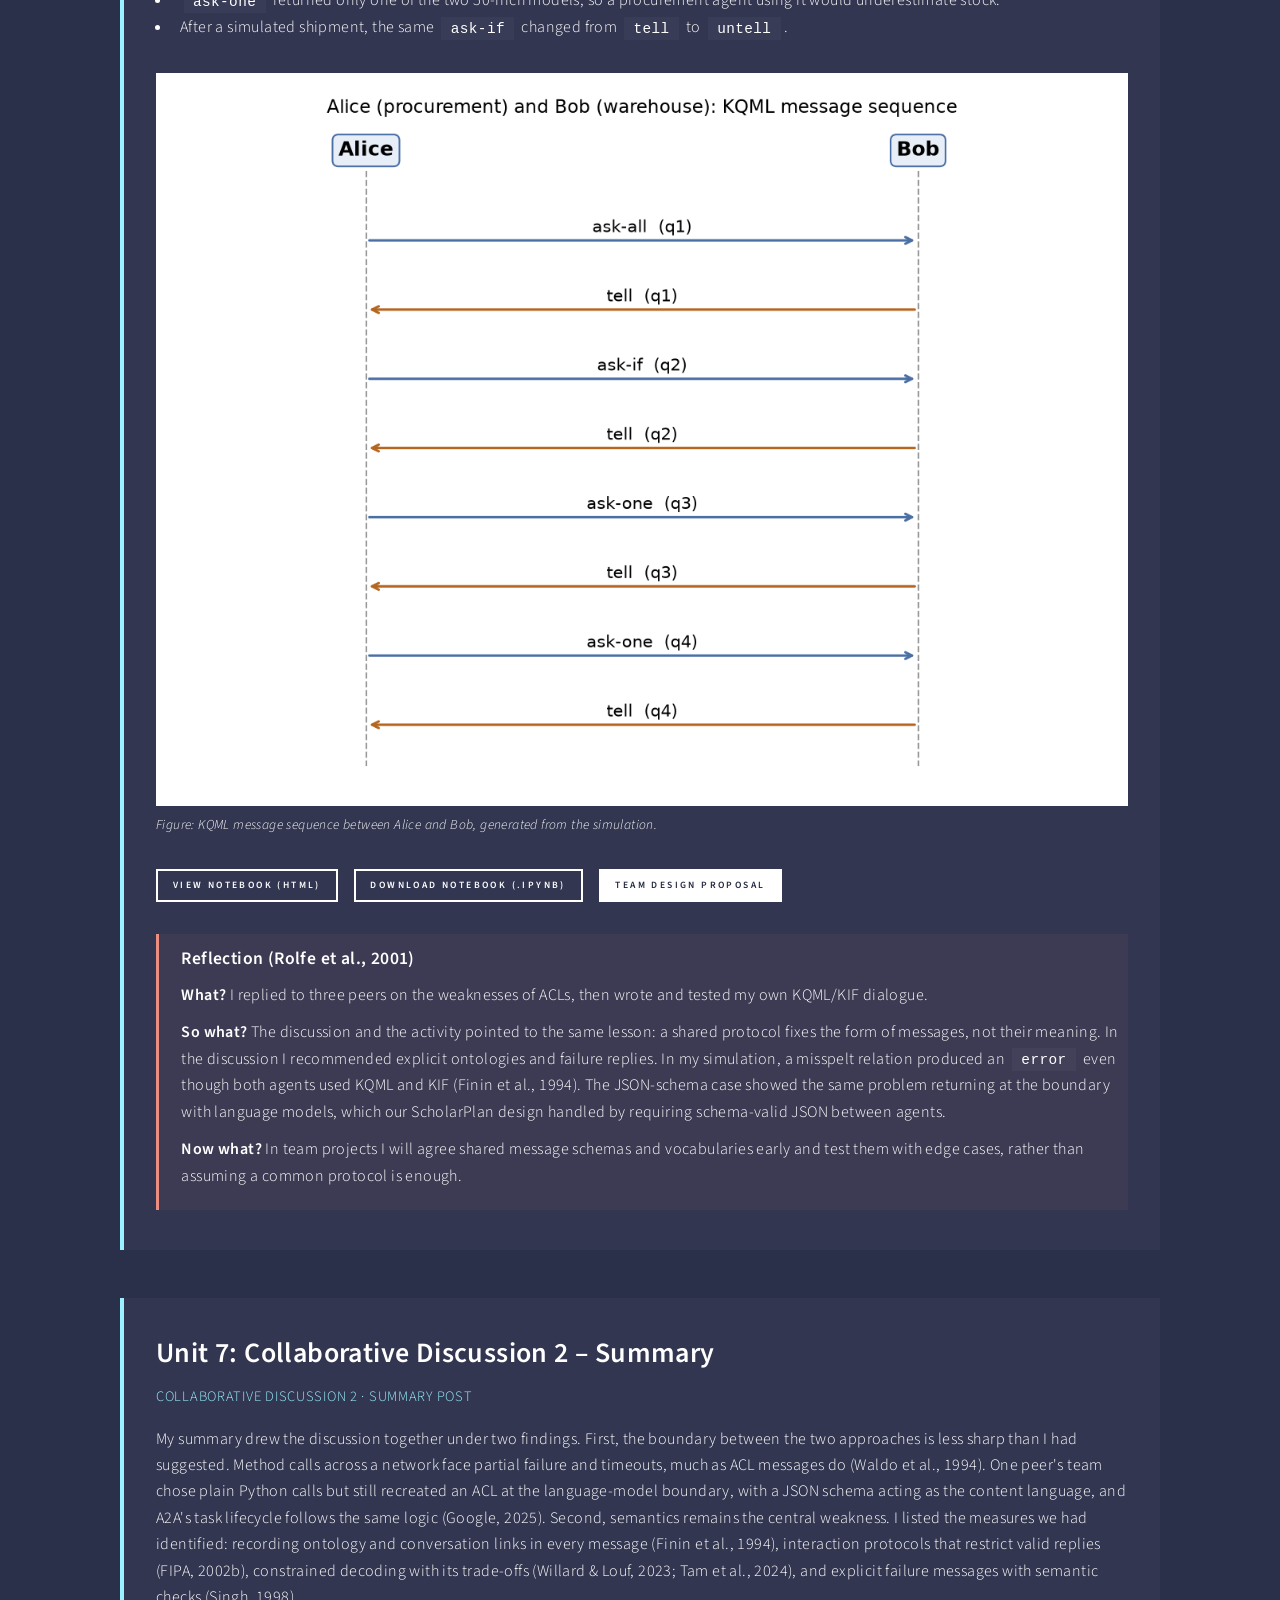
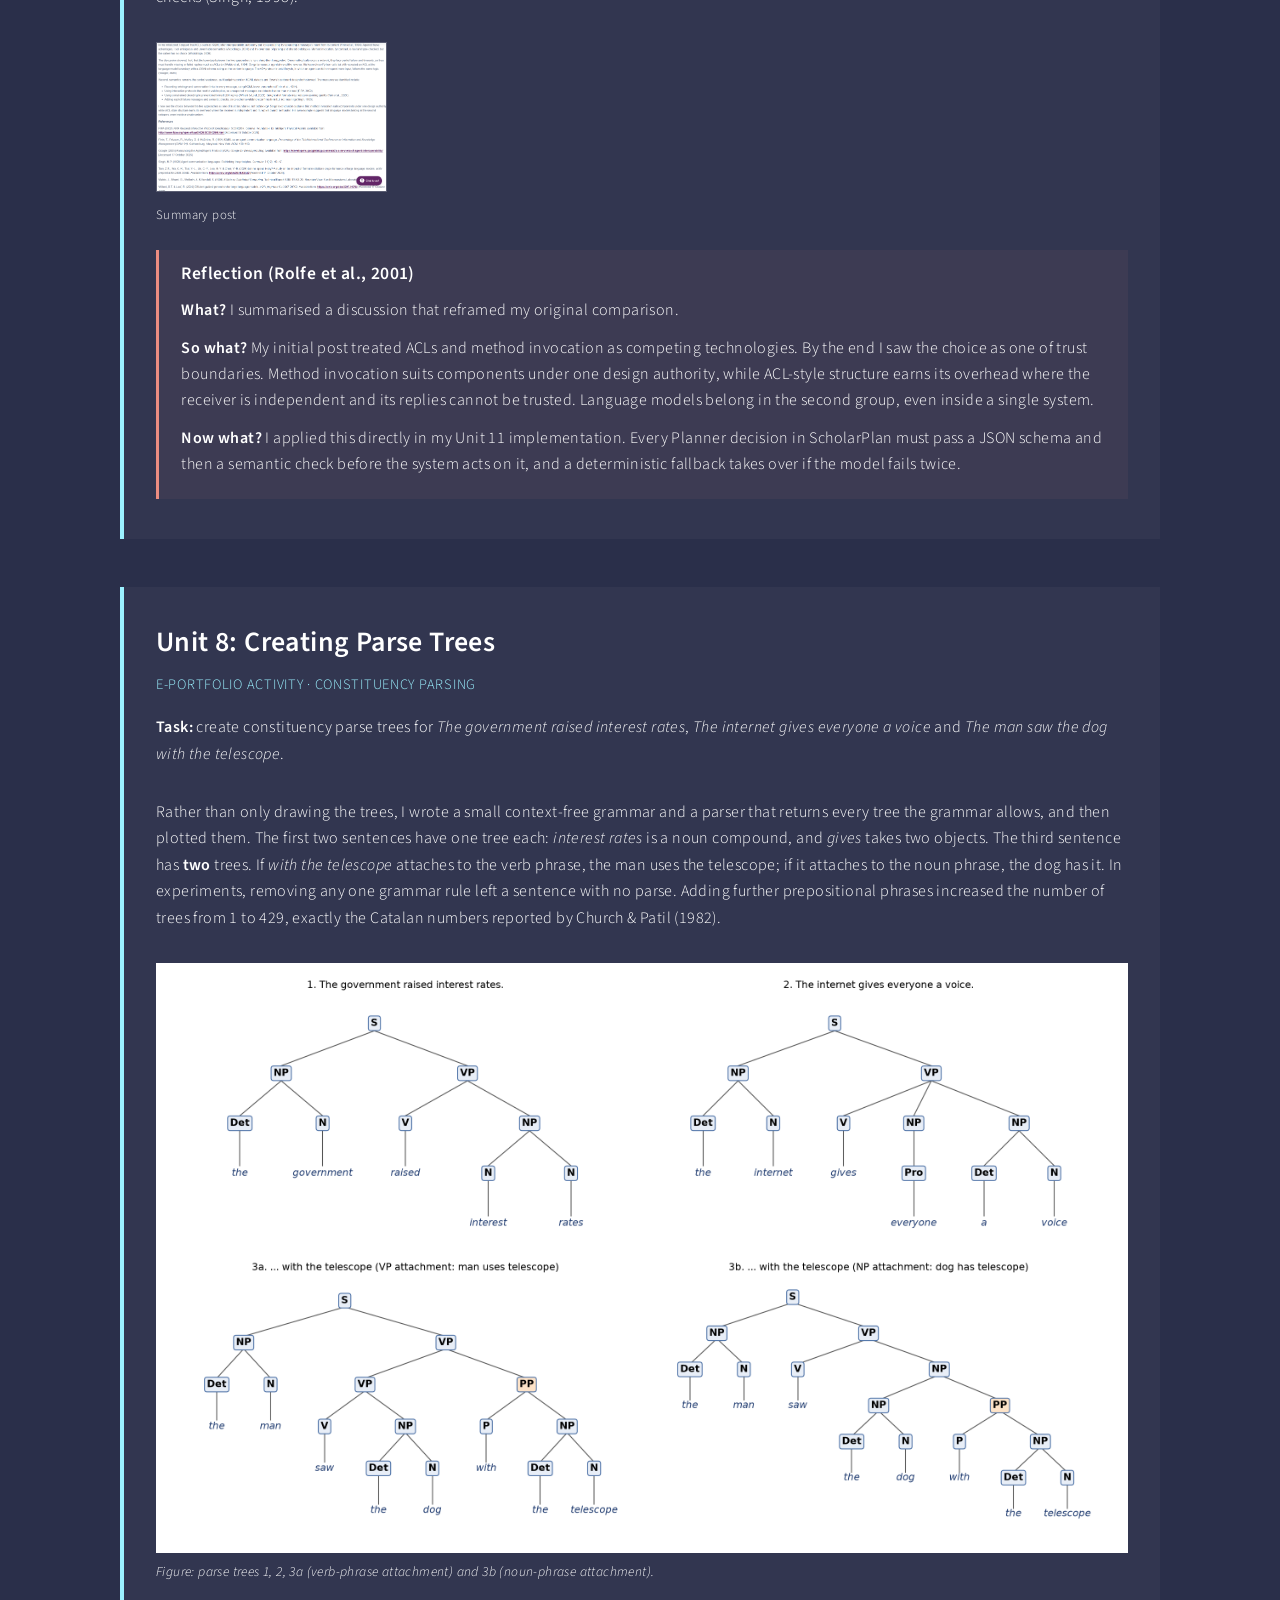
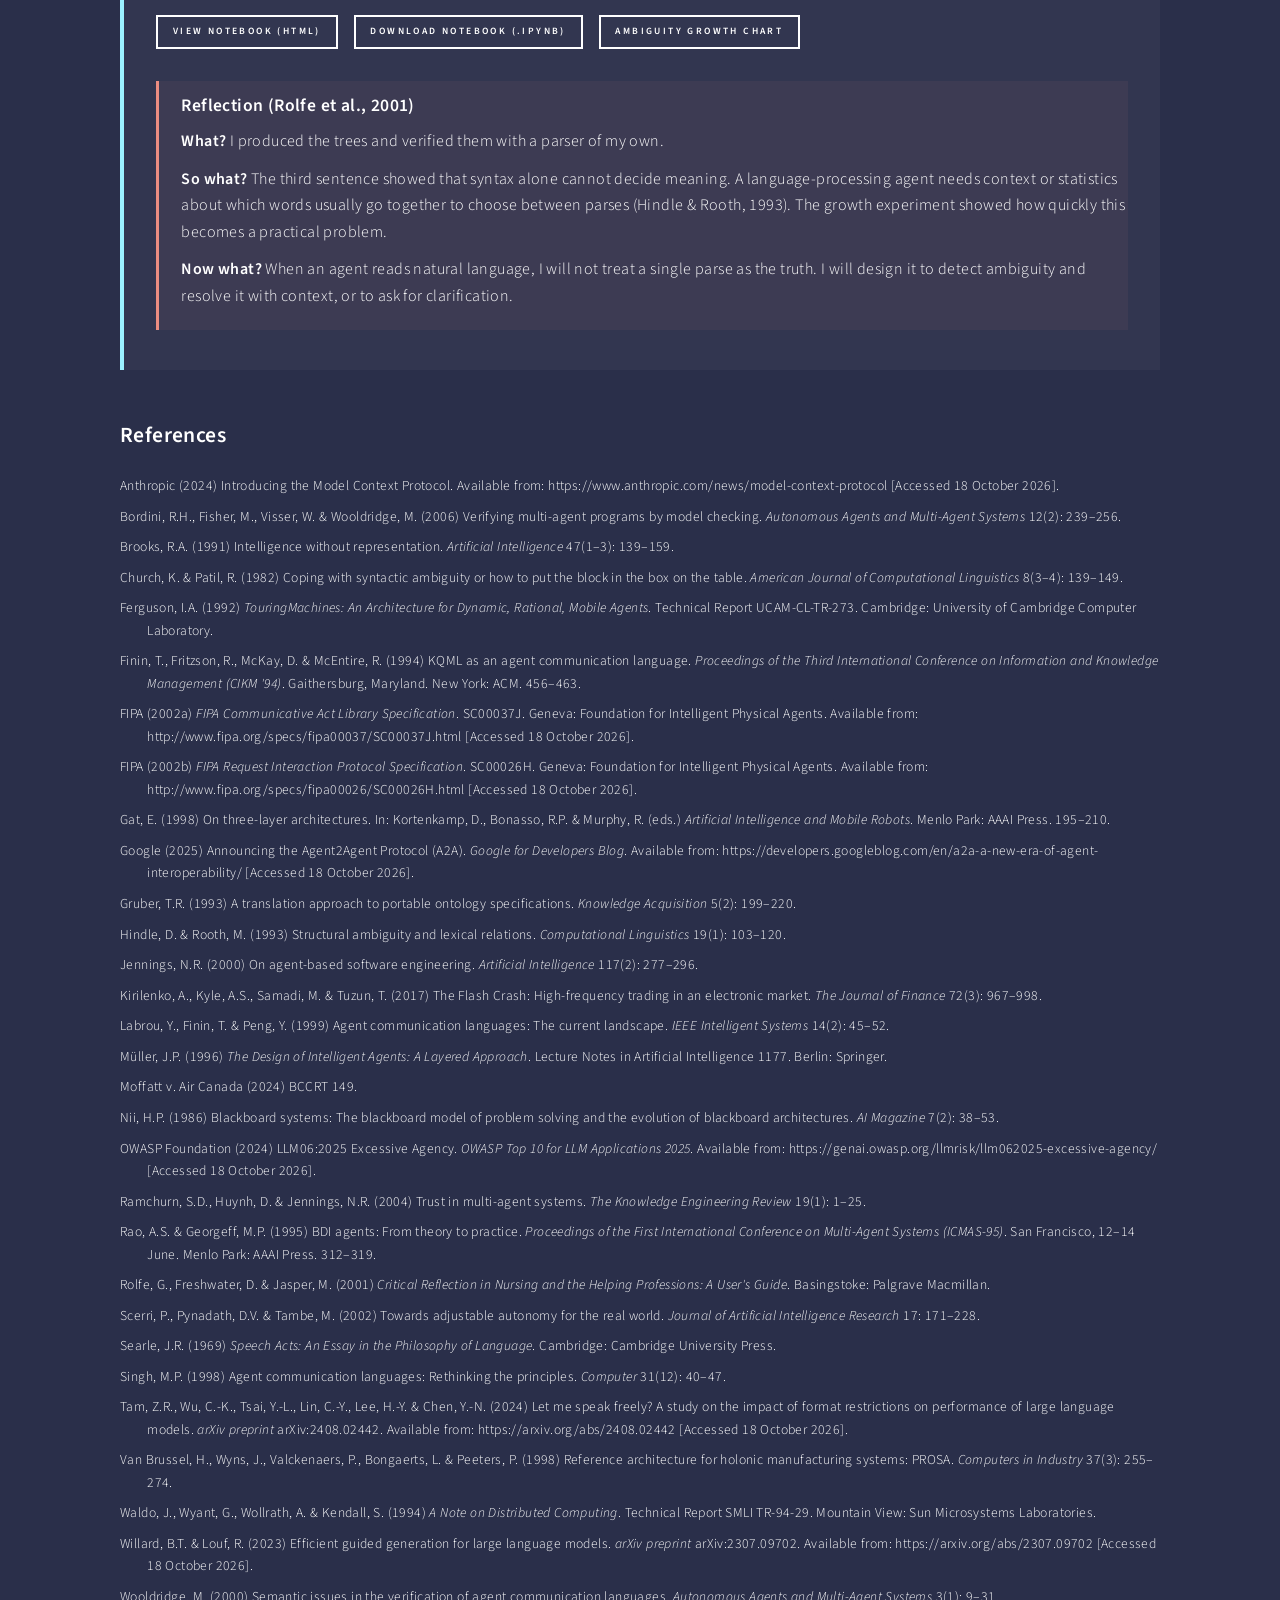
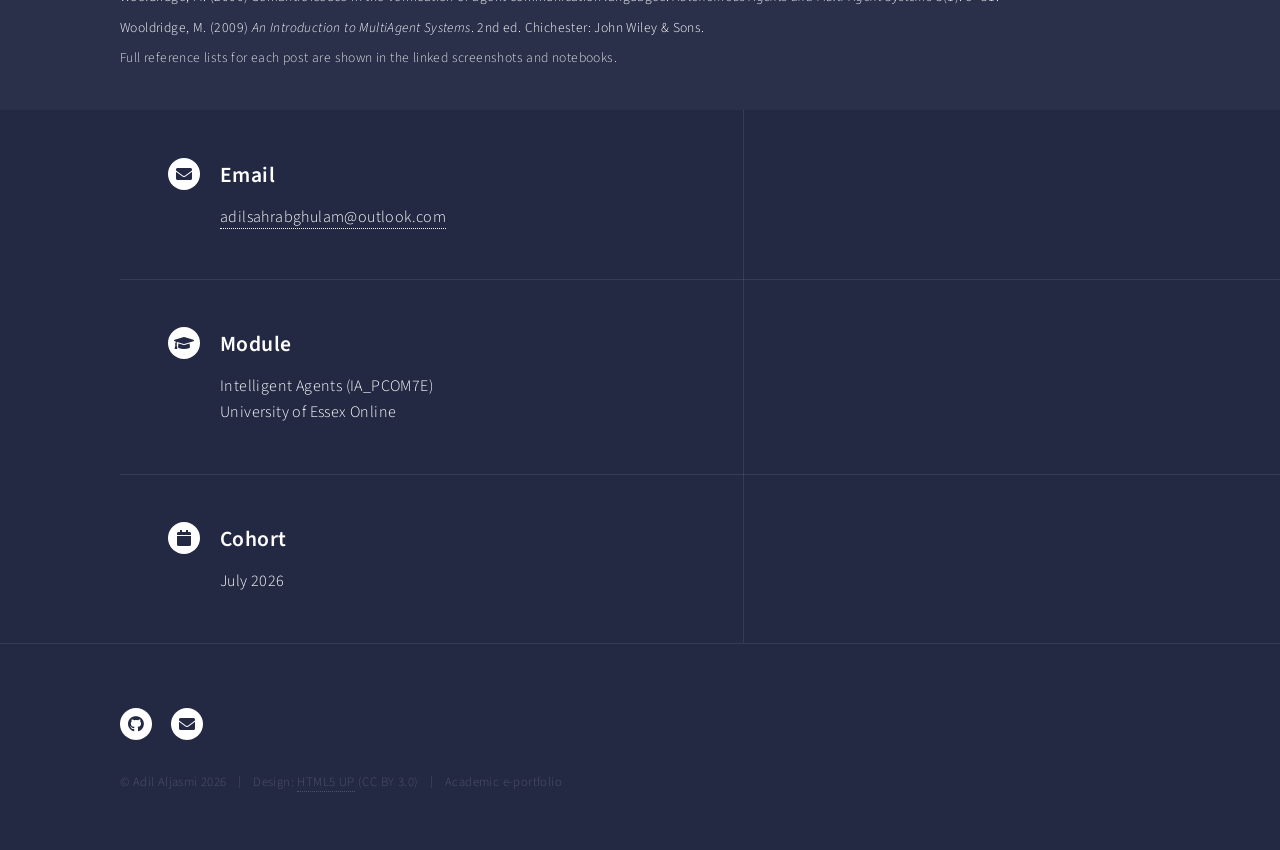
==== commit 80254e0d: "Add Units 5-7 (Collaborative Discussion 2); remove team conflict content; use exact activity names f" ====
--- a/artefacts.html
+++ b/artefacts.html
@@ -43,7 +43,7 @@
 			<div id="main">
 				<section id="one">
 					<div class="inner">
-<p class="toc"><strong>Jump to:</strong> <a href="#unit1">Unit 1</a> <a href="#unit2">Unit 2</a> <a href="#unit3">Unit 3</a> <a href="#unit4">Unit 4</a> <a href="#unit6">Unit 6</a> <a href="#unit8">Unit 8</a></p><div class="unit" id="unit1">
+<p class="toc"><strong>Jump to:</strong> <a href="#unit1">Unit 1</a> <a href="#unit2">Unit 2</a> <a href="#unit3">Unit 3</a> <a href="#unit4">Unit 4</a> <a href="#unit5">Unit 5</a> <a href="#unit6">Unit 6</a> <a href="#unit7">Unit 7</a> <a href="#unit8">Unit 8</a></p><div class="unit" id="unit1">
 <h2>Unit 1: Introduction to Agent-Based Computing</h2>
 <p class="topic">Collaborative Discussion 1 &middot; Initial post</p>
 <p>The unit looked at the trends in computing behind the rise of agents and at what makes a program autonomous. In my initial post I argued that agents emerged from five long-term trends in computing, namely ubiquity, interconnection, intelligence, delegation and human-orientation (Wooldridge, 2009). I also argued that agent-oriented decomposition suits complex, distributed problems (Jennings, 2000). I set out four organisational benefits (robustness and scalability, flexibility, decision support and efficiency) and ended with a caution: interactions between autonomous agents can produce unpredictable outcomes, so agents should be used where problems are genuinely distributed and dynamic.</p>
@@ -76,9 +76,31 @@
 <div class="evidence"><a href="evidence/unit4-wiki-layered-architecture.png" target="_blank"><img src="evidence/unit4-wiki-layered-architecture.png" alt="Wiki entry: Layered Architecture" /><span>Wiki entry: Layered Architecture</span></a></div>
 <div class="reflection"><h4>Reflection (Rolfe et al., 2001)</h4>
 <p><strong>What?</strong> I produced a concise, referenced wiki entry explaining how hybrid agents are organised into layers.</p><p><strong>So what?</strong> Writing for a shared glossary forced me to explain the trade-offs precisely. Horizontal layering risks a mediator bottleneck, while vertical layering fails if any one layer fails. The same tension appeared in our team design: the shared blackboard decouples the agents but concentrates risk in one component.</p><p><strong>Now what?</strong> In future designs I will name the single point of failure explicitly and state how it is mitigated. Our design proposal did this for the blackboard, using atomic SQLite transactions and a bounded step budget.</p></div>
+</div><div class="unit" id="unit5">
+<h2>Unit 5: Agent Communication</h2>
+<p class="topic">Collaborative Discussion 2 &middot; Initial post</p>
+<p>The unit introduced speech act theory, ontologies and agent communication languages (ACLs). The discussion asked how ACLs such as KQML compare with method invocation in languages like Java or Python. In my initial post I explained that KQML separates what a message is meant to do (its performative, such as <code>ask-one</code> or <code>tell</code>) from what it is about. Performatives come from speech act theory, which treats utterances as actions (Searle, 1969), and KQML organises messages into content, message and communication layers (Finin et al., 1994).</p>
+<ul>
+<li><strong>Advantages:</strong> interoperability between heterogeneous agents; autonomy, because a performative is a request that the receiver may refuse, unlike a method call (Wooldridge, 2009); and loose coupling through facilitators.</li>
+<li><strong>Disadvantages:</strong> ambiguous semantics in the original specification (Labrou, Finin &amp; Peng, 1999); mental-state semantics that an observer cannot verify (Wooldridge, 2000), for which Singh (1998) proposed social commitments instead; and the overhead of parsing and shared ontologies.</li>
+<li><strong>Today:</strong> the debate has returned with LLM agents. Anthropic's Model Context Protocol standardises tool access, which resembles method invocation, while Google's Agent2Agent protocol gives tasks a lifecycle in which the remote agent can fail or ask for more input, echoing KQML (Anthropic, 2024; Google, 2025).</li>
+</ul>
+<p>I concluded that ACLs are worth their overhead only where autonomy and heterogeneity are genuine requirements.</p>
+<div class="evidence"><a href="evidence/unit5-discussion2-initial-post.png" target="_blank"><img src="evidence/unit5-discussion2-initial-post.png" alt="Initial post (full screenshot)" /><span>Initial post (full screenshot)</span></a></div>
+<div class="reflection"><h4>Reflection (Rolfe et al., 2001)</h4>
+<p><strong>What?</strong> I compared ACLs with method invocation and linked the comparison to current LLM agent protocols.</p><p><strong>So what?</strong> The clearest way to frame the difference was to ask who decides. With method invocation the caller decides, while with an ACL the receiver decides whether to act. Finding the same design question in protocols released in 2024 and 2025 showed me that agent communication theory is not only historical.</p><p><strong>Now what?</strong> When I design interfaces between agents, I will first decide whether the receiver is genuinely independent. If it is, I will use structured messages with explicit refusal and failure replies rather than plain function calls.</p></div>
 </div><div class="unit" id="unit6">
-<h2>Unit 6: Agent Communication &ndash; Creating Agent Dialogues</h2>
-<p class="topic">e-Portfolio activity &middot; KQML and KIF &middot; plus <a href="team-project.html">team design proposal</a></p>
+<h2>Unit 6: Creating Agent Dialogues</h2>
+<p class="topic">Collaborative Discussion 2 &middot; Peer responses &middot; e-Portfolio activity (KQML and KIF) &middot; <a href="team-project.html">team design proposal</a></p>
+<h3>Discussion 2: peer responses</h3>
+<p>I replied to three peers, each time proposing measures against the weaknesses they had raised:</p>
+<ul>
+<li><strong>Misinterpretation in a blackboard design:</strong> use KQML's own parameters (<code>:language</code>, <code>:ontology</code>, <code>:reply-with</code> and <code>:in-reply-to</code>) so that every claim can be traced (Finin et al., 1994). Make the shared vocabulary an explicit ontology with validation (Gruber, 1993), constrain conversations with interaction protocols (FIPA, 2002b), and add a control component that decides which agent acts next (Nii, 1986).</li>
+<li><strong>Incompatible KQML dialects:</strong> a single standard with formal semantics (FIPA, 2002a), observable social-commitment semantics (Singh, 1998) and conformance testing. I also noted that remote method calls can fail partially, which narrows the gap between method invocation and ACLs (Waldo et al., 1994).</li>
+<li><strong>LLM replies breaking a JSON schema</strong> (18 of 56 first replies in the peer's system): constrained decoding (Willard &amp; Louf, 2023), with the caution that strict formats can reduce reasoning quality (Tam et al., 2024); an explicit &ldquo;failed&rdquo; reply, like KQML's <code>sorry</code> and <code>error</code>; and semantic checks, because a valid format does not guarantee correct meaning.</li>
+</ul>
+<div class="evidence"><a href="evidence/unit6-discussion2-peer-response-1.png" target="_blank"><img src="evidence/unit6-discussion2-peer-response-1.png" alt="Peer response 1 (blackboard design)" /><span>Peer response 1 (blackboard design)</span></a><a href="evidence/unit6-discussion2-peer-response-2.png" target="_blank"><img src="evidence/unit6-discussion2-peer-response-2.png" alt="Peer response 2 (KQML dialects)" /><span>Peer response 2 (KQML dialects)</span></a><a href="evidence/unit6-discussion2-peer-response-3.png" target="_blank"><img src="evidence/unit6-discussion2-peer-response-3.png" alt="Peer response 3 (LLM output schema)" /><span>Peer response 3 (LLM output schema)</span></a></div>
+<h3>Activity: creating agent dialogues in KQML and KIF</h3>
 <p><strong>Task:</strong> write a KQML/KIF dialogue in which Alice, a procurement agent, asks Bob, a warehouse stock agent, about the available stock of 50-inch televisions and their number of HDMI slots.</p>
 <p>I wrote an eight-message dialogue. Alice uses <code>ask-all</code> to find every 50-inch model and its stock, <code>ask-if</code> with a KIF quantifier to check that at least 100 units are available, and <code>ask-one</code> to retrieve the HDMI slots for each model. Bob answers each with <code>tell</code>, linked to the question by <code>:in-reply-to</code>. To check that the dialogue is well formed, I built a small Python simulation in which Bob answers from a KIF knowledge base (the stock figures are illustrative). I then ran eight experiments:</p>
 <ul>
@@ -90,9 +112,16 @@
 <div class="figure"><img src="evidence/unit6-alice-bob-sequence.png" alt="Alice and Bob KQML message sequence" /><p>Figure: KQML message sequence between Alice and Bob, generated from the simulation.</p></div>
 <ul class="actions"><li><a href="evidence/unit6-kqml-kif-dialogue.html" class="button small" target="_blank">View notebook (HTML)</a></li><li><a href="evidence/unit6-kqml-kif-dialogue.ipynb" class="button small">Download notebook (.ipynb)</a></li><li><a href="team-project.html" class="button small primary">Team design proposal</a></li></ul>
 <div class="reflection"><h4>Reflection (Rolfe et al., 2001)</h4>
-<p><strong>What?</strong> I wrote the dialogue by hand, then tested it in code.</p><p><strong>So what?</strong> The simulation exposed decisions that a hand-written dialogue hides: which performative to use when a product is unknown, how to answer a false <code>ask-if</code>, and how exactly both agents must name relations. The misspelt-relation test was the most telling, because two agents can share KQML and KIF and still fail if their vocabularies differ (Finin et al., 1994). This is the same problem our team handled in the ScholarPlan design by requiring schema-valid JSON between agents.</p><p><strong>Now what?</strong> In team projects I will agree shared message schemas and vocabularies early and test them with edge cases, rather than assuming a common protocol is enough.</p></div>
+<p><strong>What?</strong> I replied to three peers on the weaknesses of ACLs, then wrote and tested my own KQML/KIF dialogue.</p><p><strong>So what?</strong> The discussion and the activity pointed to the same lesson: a shared protocol fixes the form of messages, not their meaning. In the discussion I recommended explicit ontologies and failure replies. In my simulation, a misspelt relation produced an <code>error</code> even though both agents used KQML and KIF (Finin et al., 1994). The JSON-schema case showed the same problem returning at the boundary with language models, which our ScholarPlan design handled by requiring schema-valid JSON between agents.</p><p><strong>Now what?</strong> In team projects I will agree shared message schemas and vocabularies early and test them with edge cases, rather than assuming a common protocol is enough.</p></div>
+</div><div class="unit" id="unit7">
+<h2>Unit 7: Collaborative Discussion 2 &ndash; Summary</h2>
+<p class="topic">Collaborative Discussion 2 &middot; Summary post</p>
+<p>My summary drew the discussion together under two findings. First, the boundary between the two approaches is less sharp than I had suggested. Method calls across a network face partial failure and timeouts, much as ACL messages do (Waldo et al., 1994). One peer's team chose plain Python calls but still recreated an ACL at the language-model boundary, with a JSON schema acting as the content language, and A2A's task lifecycle follows the same logic (Google, 2025). Second, semantics remains the central weakness. I listed the measures we had identified: recording ontology and conversation links in every message (Finin et al., 1994), interaction protocols that restrict valid replies (FIPA, 2002b), constrained decoding with its trade-offs (Willard &amp; Louf, 2023; Tam et al., 2024), and explicit failure messages with semantic checks (Singh, 1998).</p>
+<div class="evidence"><a href="evidence/unit7-discussion2-summary-post.png" target="_blank"><img src="evidence/unit7-discussion2-summary-post.png" alt="Summary post" /><span>Summary post</span></a></div>
+<div class="reflection"><h4>Reflection (Rolfe et al., 2001)</h4>
+<p><strong>What?</strong> I summarised a discussion that reframed my original comparison.</p><p><strong>So what?</strong> My initial post treated ACLs and method invocation as competing technologies. By the end I saw the choice as one of trust boundaries. Method invocation suits components under one design authority, while ACL-style structure earns its overhead where the receiver is independent and its replies cannot be trusted. Language models belong in the second group, even inside a single system.</p><p><strong>Now what?</strong> I applied this directly in my Unit 11 implementation. Every Planner decision in ScholarPlan must pass a JSON schema and then a semantic check before the system acts on it, and a deterministic fallback takes over if the model fails twice.</p></div>
 </div><div class="unit" id="unit8">
-<h2>Unit 8: Natural Language Processing &ndash; Creating Parse Trees</h2>
+<h2>Unit 8: Creating Parse Trees</h2>
 <p class="topic">e-Portfolio activity &middot; constituency parsing</p>
 <p><strong>Task:</strong> create constituency parse trees for <em>The government raised interest rates</em>, <em>The internet gives everyone a voice</em> and <em>The man saw the dog with the telescope</em>.</p>
 <p>Rather than only drawing the trees, I wrote a small context-free grammar and a parser that returns every tree the grammar allows, and then plotted them. The first two sentences have one tree each: <em>interest rates</em> is a noun compound, and <em>gives</em> takes two objects. The third sentence has <strong>two</strong> trees. If <em>with the telescope</em> attaches to the verb phrase, the man uses the telescope; if it attaches to the noun phrase, the dog has it. In experiments, removing any one grammar rule left a sentence with no parse. Adding further prepositional phrases increased the number of trees from 1 to 429, exactly the Catalan numbers reported by Church &amp; Patil (1982).</p>
@@ -100,7 +129,7 @@
 <ul class="actions"><li><a href="evidence/unit8-parse-trees.html" class="button small" target="_blank">View notebook (HTML)</a></li><li><a href="evidence/unit8-parse-trees.ipynb" class="button small">Download notebook (.ipynb)</a></li><li><a href="evidence/unit8-pp-attachment-growth.png" class="button small" target="_blank">Ambiguity growth chart</a></li></ul>
 <div class="reflection"><h4>Reflection (Rolfe et al., 2001)</h4>
 <p><strong>What?</strong> I produced the trees and verified them with a parser of my own.</p><p><strong>So what?</strong> The third sentence showed that syntax alone cannot decide meaning. A language-processing agent needs context or statistics about which words usually go together to choose between parses (Hindle &amp; Rooth, 1993). The growth experiment showed how quickly this becomes a practical problem.</p><p><strong>Now what?</strong> When an agent reads natural language, I will not treat a single parse as the truth. I will design it to detect ambiguity and resolve it with context, or to ask for clarification.</p></div>
-</div><div class="refs"><h3>References</h3><p>Bordini, R.H., Fisher, M., Visser, W. &amp; Wooldridge, M. (2006) Verifying multi-agent programs by model checking. <em>Autonomous Agents and Multi-Agent Systems</em> 12(2): 239&ndash;256.</p><p>Brooks, R.A. (1991) Intelligence without representation. <em>Artificial Intelligence</em> 47(1&ndash;3): 139&ndash;159.</p><p>Church, K. &amp; Patil, R. (1982) Coping with syntactic ambiguity or how to put the block in the box on the table. <em>American Journal of Computational Linguistics</em> 8(3&ndash;4): 139&ndash;149.</p><p>Ferguson, I.A. (1992) <em>TouringMachines: An Architecture for Dynamic, Rational, Mobile Agents</em>. Technical Report UCAM-CL-TR-273. Cambridge: University of Cambridge Computer Laboratory.</p><p>Finin, T., Fritzson, R., McKay, D. &amp; McEntire, R. (1994) KQML as an agent communication language. <em>Proceedings of the Third International Conference on Information and Knowledge Management (CIKM '94)</em>. Gaithersburg, Maryland. New York: ACM. 456&ndash;463.</p><p>Gat, E. (1998) On three-layer architectures. In: Kortenkamp, D., Bonasso, R.P. &amp; Murphy, R. (eds.) <em>Artificial Intelligence and Mobile Robots</em>. Menlo Park: AAAI Press. 195&ndash;210.</p><p>Hindle, D. &amp; Rooth, M. (1993) Structural ambiguity and lexical relations. <em>Computational Linguistics</em> 19(1): 103&ndash;120.</p><p>Jennings, N.R. (2000) On agent-based software engineering. <em>Artificial Intelligence</em> 117(2): 277&ndash;296.</p><p>Kirilenko, A., Kyle, A.S., Samadi, M. &amp; Tuzun, T. (2017) The Flash Crash: High-frequency trading in an electronic market. <em>The Journal of Finance</em> 72(3): 967&ndash;998.</p><p>M&uuml;ller, J.P. (1996) <em>The Design of Intelligent Agents: A Layered Approach</em>. Lecture Notes in Artificial Intelligence 1177. Berlin: Springer.</p><p>Moffatt v. Air Canada (2024) BCCRT 149.</p><p>OWASP Foundation (2024) LLM06:2025 Excessive Agency. <em>OWASP Top 10 for LLM Applications 2025</em>. Available from: https://genai.owasp.org/llmrisk/llm062025-excessive-agency/ [Accessed 18 October 2026].</p><p>Ramchurn, S.D., Huynh, D. &amp; Jennings, N.R. (2004) Trust in multi-agent systems. <em>The Knowledge Engineering Review</em> 19(1): 1&ndash;25.</p><p>Rao, A.S. &amp; Georgeff, M.P. (1995) BDI agents: From theory to practice. <em>Proceedings of the First International Conference on Multi-Agent Systems (ICMAS-95)</em>. San Francisco, 12&ndash;14 June. Menlo Park: AAAI Press. 312&ndash;319.</p><p>Rolfe, G., Freshwater, D. &amp; Jasper, M. (2001) <em>Critical Reflection in Nursing and the Helping Professions: A User's Guide</em>. Basingstoke: Palgrave Macmillan.</p><p>Scerri, P., Pynadath, D.V. &amp; Tambe, M. (2002) Towards adjustable autonomy for the real world. <em>Journal of Artificial Intelligence Research</em> 17: 171&ndash;228.</p><p>Van Brussel, H., Wyns, J., Valckenaers, P., Bongaerts, L. &amp; Peeters, P. (1998) Reference architecture for holonic manufacturing systems: PROSA. <em>Computers in Industry</em> 37(3): 255&ndash;274.</p><p>Wooldridge, M. (2009) <em>An Introduction to MultiAgent Systems</em>. 2nd ed. Chichester: John Wiley &amp; Sons.</p><p class="note">Full reference lists for each post are shown in the linked screenshots and notebooks.</p></div>
+</div><div class="refs"><h3>References</h3><p>Anthropic (2024) Introducing the Model Context Protocol. Available from: https://www.anthropic.com/news/model-context-protocol [Accessed 18 October 2026].</p><p>Bordini, R.H., Fisher, M., Visser, W. &amp; Wooldridge, M. (2006) Verifying multi-agent programs by model checking. <em>Autonomous Agents and Multi-Agent Systems</em> 12(2): 239&ndash;256.</p><p>Brooks, R.A. (1991) Intelligence without representation. <em>Artificial Intelligence</em> 47(1&ndash;3): 139&ndash;159.</p><p>Church, K. &amp; Patil, R. (1982) Coping with syntactic ambiguity or how to put the block in the box on the table. <em>American Journal of Computational Linguistics</em> 8(3&ndash;4): 139&ndash;149.</p><p>Ferguson, I.A. (1992) <em>TouringMachines: An Architecture for Dynamic, Rational, Mobile Agents</em>. Technical Report UCAM-CL-TR-273. Cambridge: University of Cambridge Computer Laboratory.</p><p>Finin, T., Fritzson, R., McKay, D. &amp; McEntire, R. (1994) KQML as an agent communication language. <em>Proceedings of the Third International Conference on Information and Knowledge Management (CIKM '94)</em>. Gaithersburg, Maryland. New York: ACM. 456&ndash;463.</p><p>FIPA (2002a) <em>FIPA Communicative Act Library Specification</em>. SC00037J. Geneva: Foundation for Intelligent Physical Agents. Available from: http://www.fipa.org/specs/fipa00037/SC00037J.html [Accessed 18 October 2026].</p><p>FIPA (2002b) <em>FIPA Request Interaction Protocol Specification</em>. SC00026H. Geneva: Foundation for Intelligent Physical Agents. Available from: http://www.fipa.org/specs/fipa00026/SC00026H.html [Accessed 18 October 2026].</p><p>Gat, E. (1998) On three-layer architectures. In: Kortenkamp, D., Bonasso, R.P. &amp; Murphy, R. (eds.) <em>Artificial Intelligence and Mobile Robots</em>. Menlo Park: AAAI Press. 195&ndash;210.</p><p>Google (2025) Announcing the Agent2Agent Protocol (A2A). <em>Google for Developers Blog</em>. Available from: https://developers.googleblog.com/en/a2a-a-new-era-of-agent-interoperability/ [Accessed 18 October 2026].</p><p>Gruber, T.R. (1993) A translation approach to portable ontology specifications. <em>Knowledge Acquisition</em> 5(2): 199&ndash;220.</p><p>Hindle, D. &amp; Rooth, M. (1993) Structural ambiguity and lexical relations. <em>Computational Linguistics</em> 19(1): 103&ndash;120.</p><p>Jennings, N.R. (2000) On agent-based software engineering. <em>Artificial Intelligence</em> 117(2): 277&ndash;296.</p><p>Kirilenko, A., Kyle, A.S., Samadi, M. &amp; Tuzun, T. (2017) The Flash Crash: High-frequency trading in an electronic market. <em>The Journal of Finance</em> 72(3): 967&ndash;998.</p><p>Labrou, Y., Finin, T. &amp; Peng, Y. (1999) Agent communication languages: The current landscape. <em>IEEE Intelligent Systems</em> 14(2): 45&ndash;52.</p><p>M&uuml;ller, J.P. (1996) <em>The Design of Intelligent Agents: A Layered Approach</em>. Lecture Notes in Artificial Intelligence 1177. Berlin: Springer.</p><p>Moffatt v. Air Canada (2024) BCCRT 149.</p><p>Nii, H.P. (1986) Blackboard systems: The blackboard model of problem solving and the evolution of blackboard architectures. <em>AI Magazine</em> 7(2): 38&ndash;53.</p><p>OWASP Foundation (2024) LLM06:2025 Excessive Agency. <em>OWASP Top 10 for LLM Applications 2025</em>. Available from: https://genai.owasp.org/llmrisk/llm062025-excessive-agency/ [Accessed 18 October 2026].</p><p>Ramchurn, S.D., Huynh, D. &amp; Jennings, N.R. (2004) Trust in multi-agent systems. <em>The Knowledge Engineering Review</em> 19(1): 1&ndash;25.</p><p>Rao, A.S. &amp; Georgeff, M.P. (1995) BDI agents: From theory to practice. <em>Proceedings of the First International Conference on Multi-Agent Systems (ICMAS-95)</em>. San Francisco, 12&ndash;14 June. Menlo Park: AAAI Press. 312&ndash;319.</p><p>Rolfe, G., Freshwater, D. &amp; Jasper, M. (2001) <em>Critical Reflection in Nursing and the Helping Professions: A User's Guide</em>. Basingstoke: Palgrave Macmillan.</p><p>Scerri, P., Pynadath, D.V. &amp; Tambe, M. (2002) Towards adjustable autonomy for the real world. <em>Journal of Artificial Intelligence Research</em> 17: 171&ndash;228.</p><p>Searle, J.R. (1969) <em>Speech Acts: An Essay in the Philosophy of Language</em>. Cambridge: Cambridge University Press.</p><p>Singh, M.P. (1998) Agent communication languages: Rethinking the principles. <em>Computer</em> 31(12): 40&ndash;47.</p><p>Tam, Z.R., Wu, C.-K., Tsai, Y.-L., Lin, C.-Y., Lee, H.-Y. &amp; Chen, Y.-N. (2024) Let me speak freely? A study on the impact of format restrictions on performance of large language models. <em>arXiv preprint</em> arXiv:2408.02442. Available from: https://arxiv.org/abs/2408.02442 [Accessed 18 October 2026].</p><p>Van Brussel, H., Wyns, J., Valckenaers, P., Bongaerts, L. &amp; Peeters, P. (1998) Reference architecture for holonic manufacturing systems: PROSA. <em>Computers in Industry</em> 37(3): 255&ndash;274.</p><p>Waldo, J., Wyant, G., Wollrath, A. &amp; Kendall, S. (1994) <em>A Note on Distributed Computing</em>. Technical Report SMLI TR-94-29. Mountain View: Sun Microsystems Laboratories.</p><p>Willard, B.T. &amp; Louf, R. (2023) Efficient guided generation for large language models. <em>arXiv preprint</em> arXiv:2307.09702. Available from: https://arxiv.org/abs/2307.09702 [Accessed 18 October 2026].</p><p>Wooldridge, M. (2000) Semantic issues in the verification of agent communication languages. <em>Autonomous Agents and Multi-Agent Systems</em> 3(1): 9&ndash;31.</p><p>Wooldridge, M. (2009) <em>An Introduction to MultiAgent Systems</em>. 2nd ed. Chichester: John Wiley &amp; Sons.</p><p class="note">Full reference lists for each post are shown in the linked screenshots and notebooks.</p></div>
 					</div>
 				</section>
 			</div>
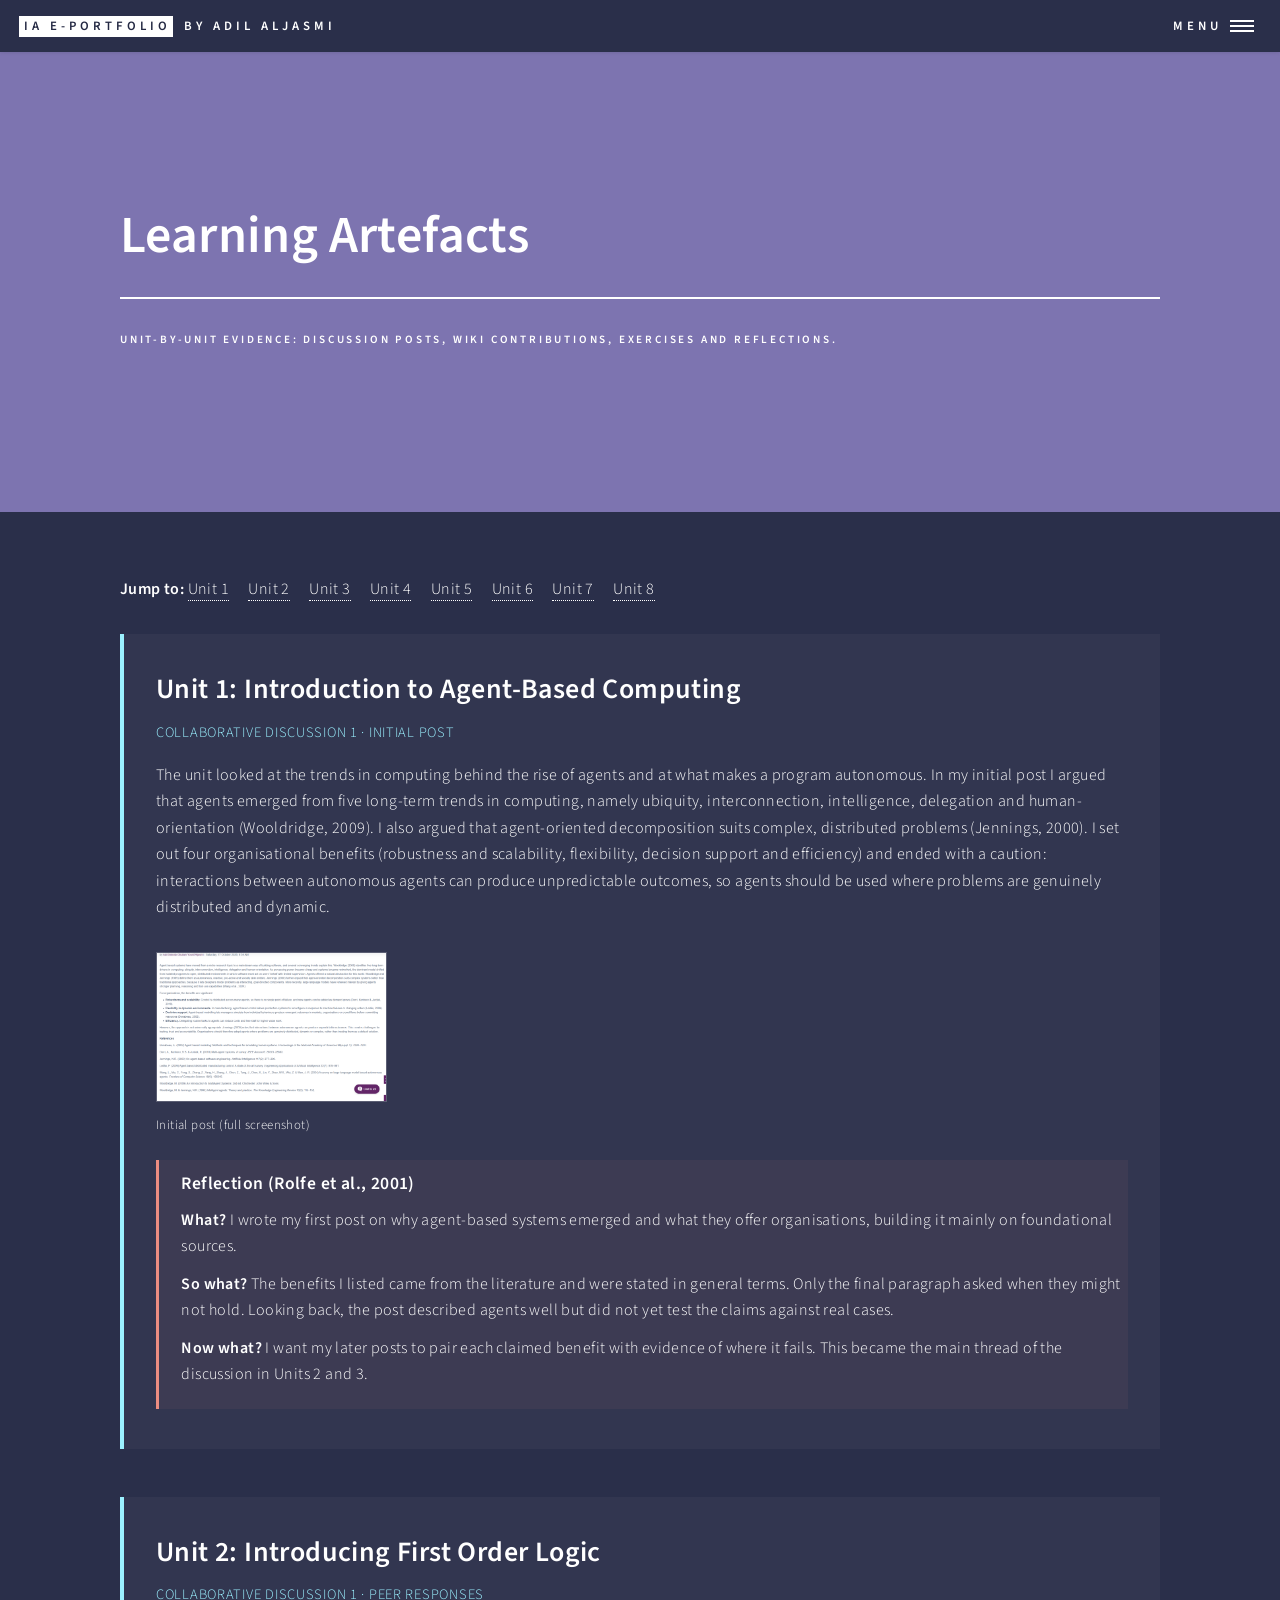
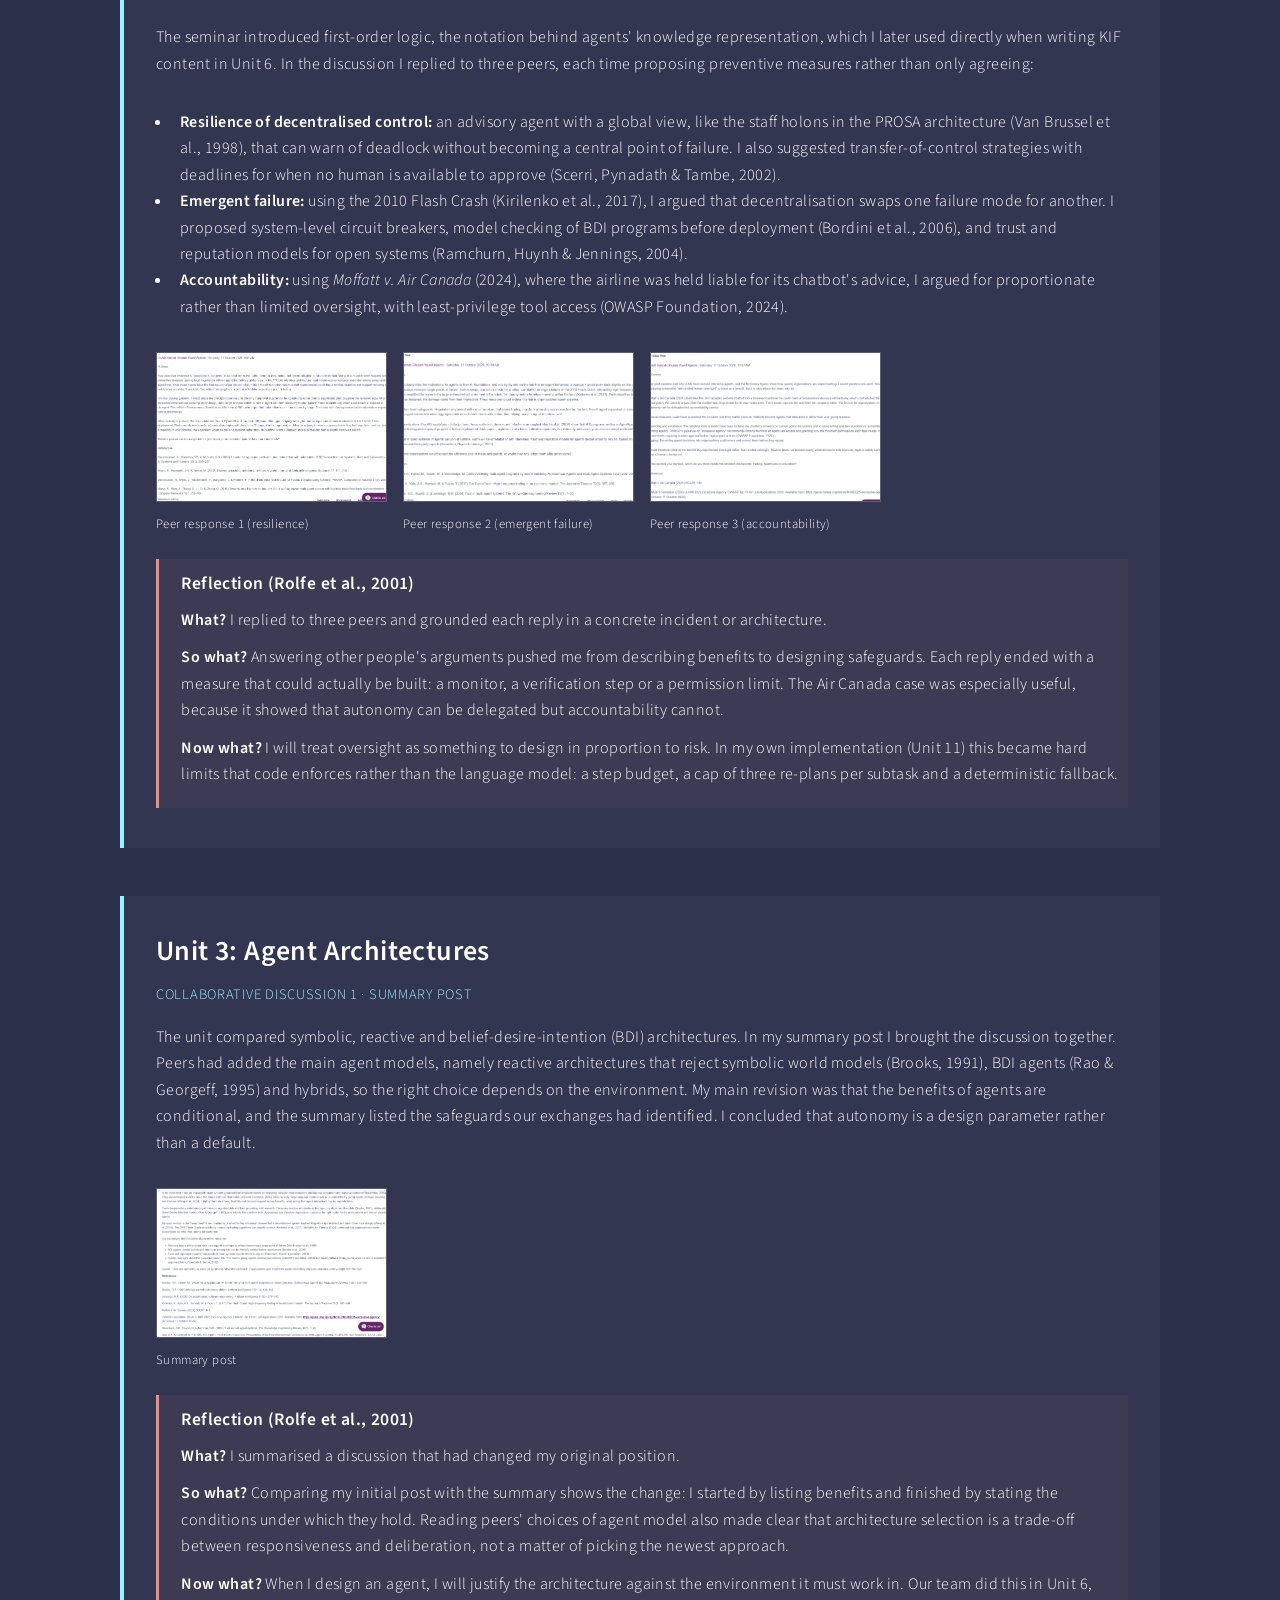
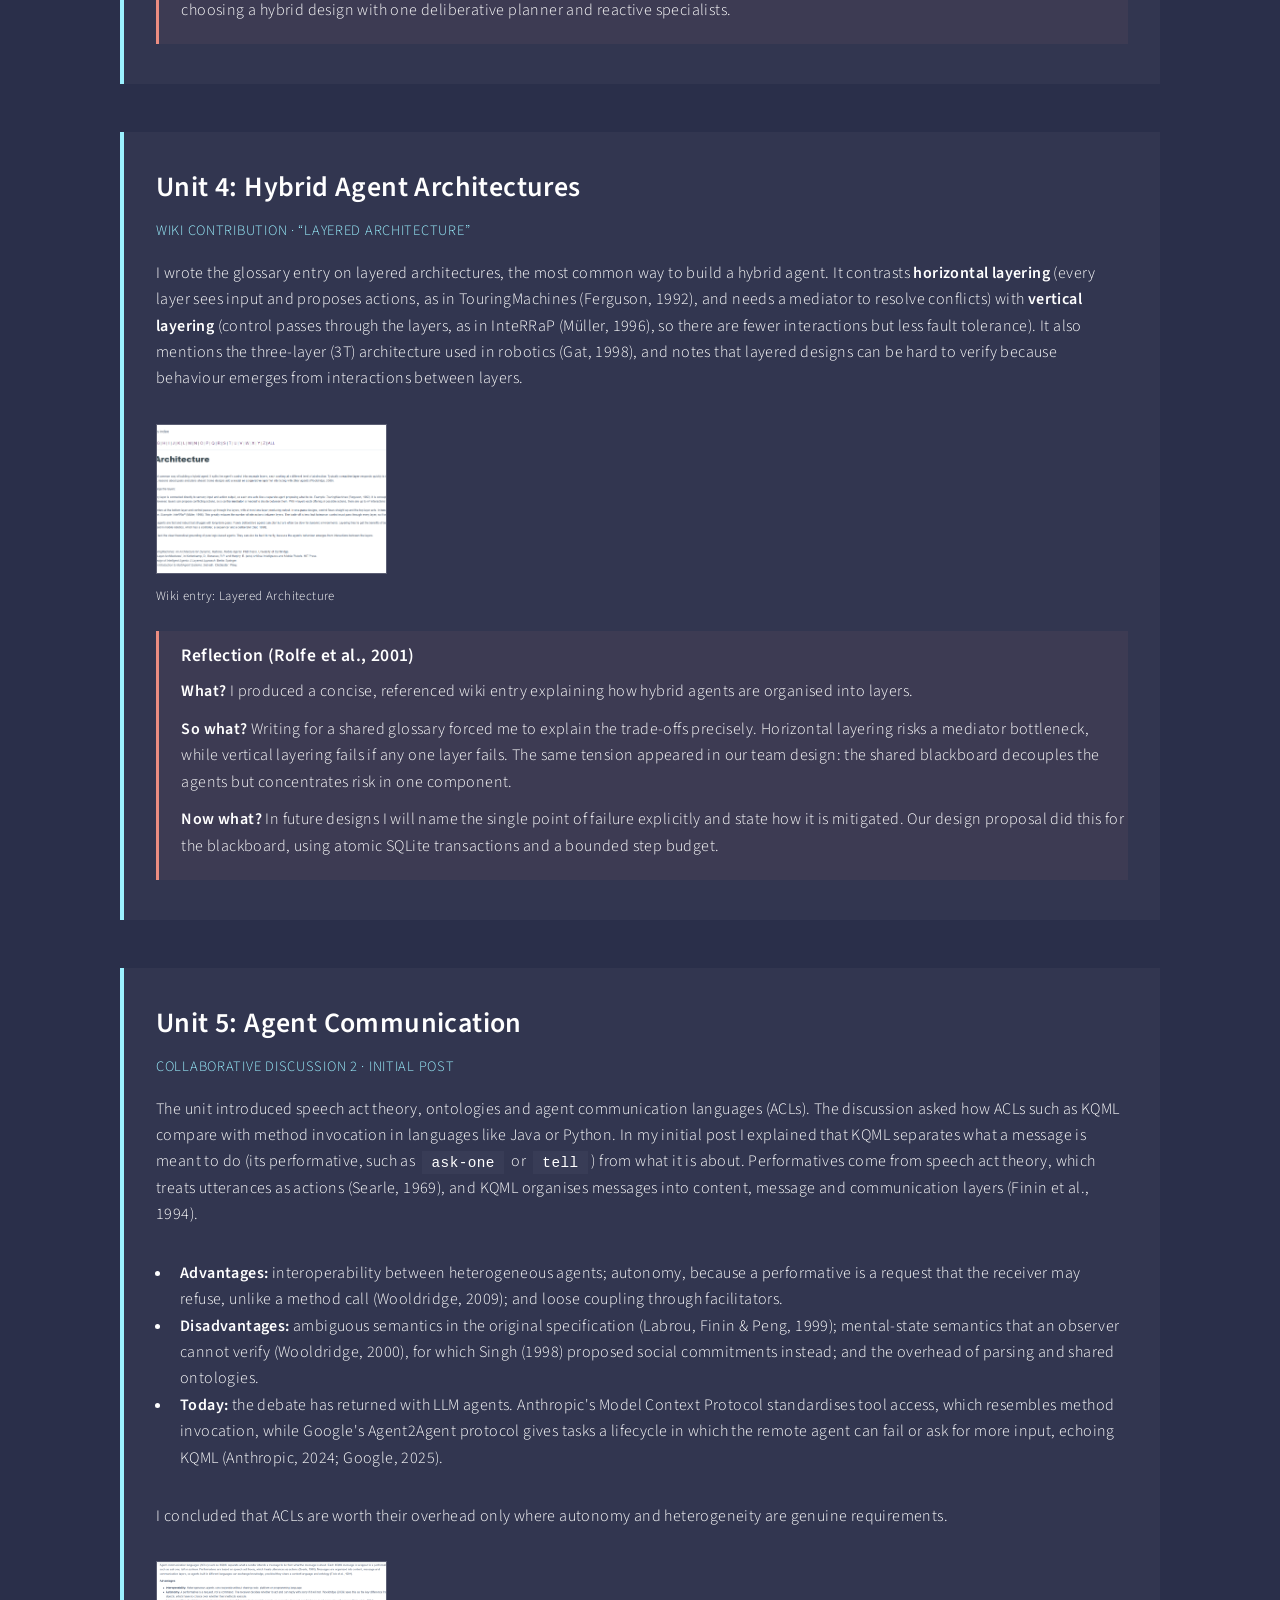
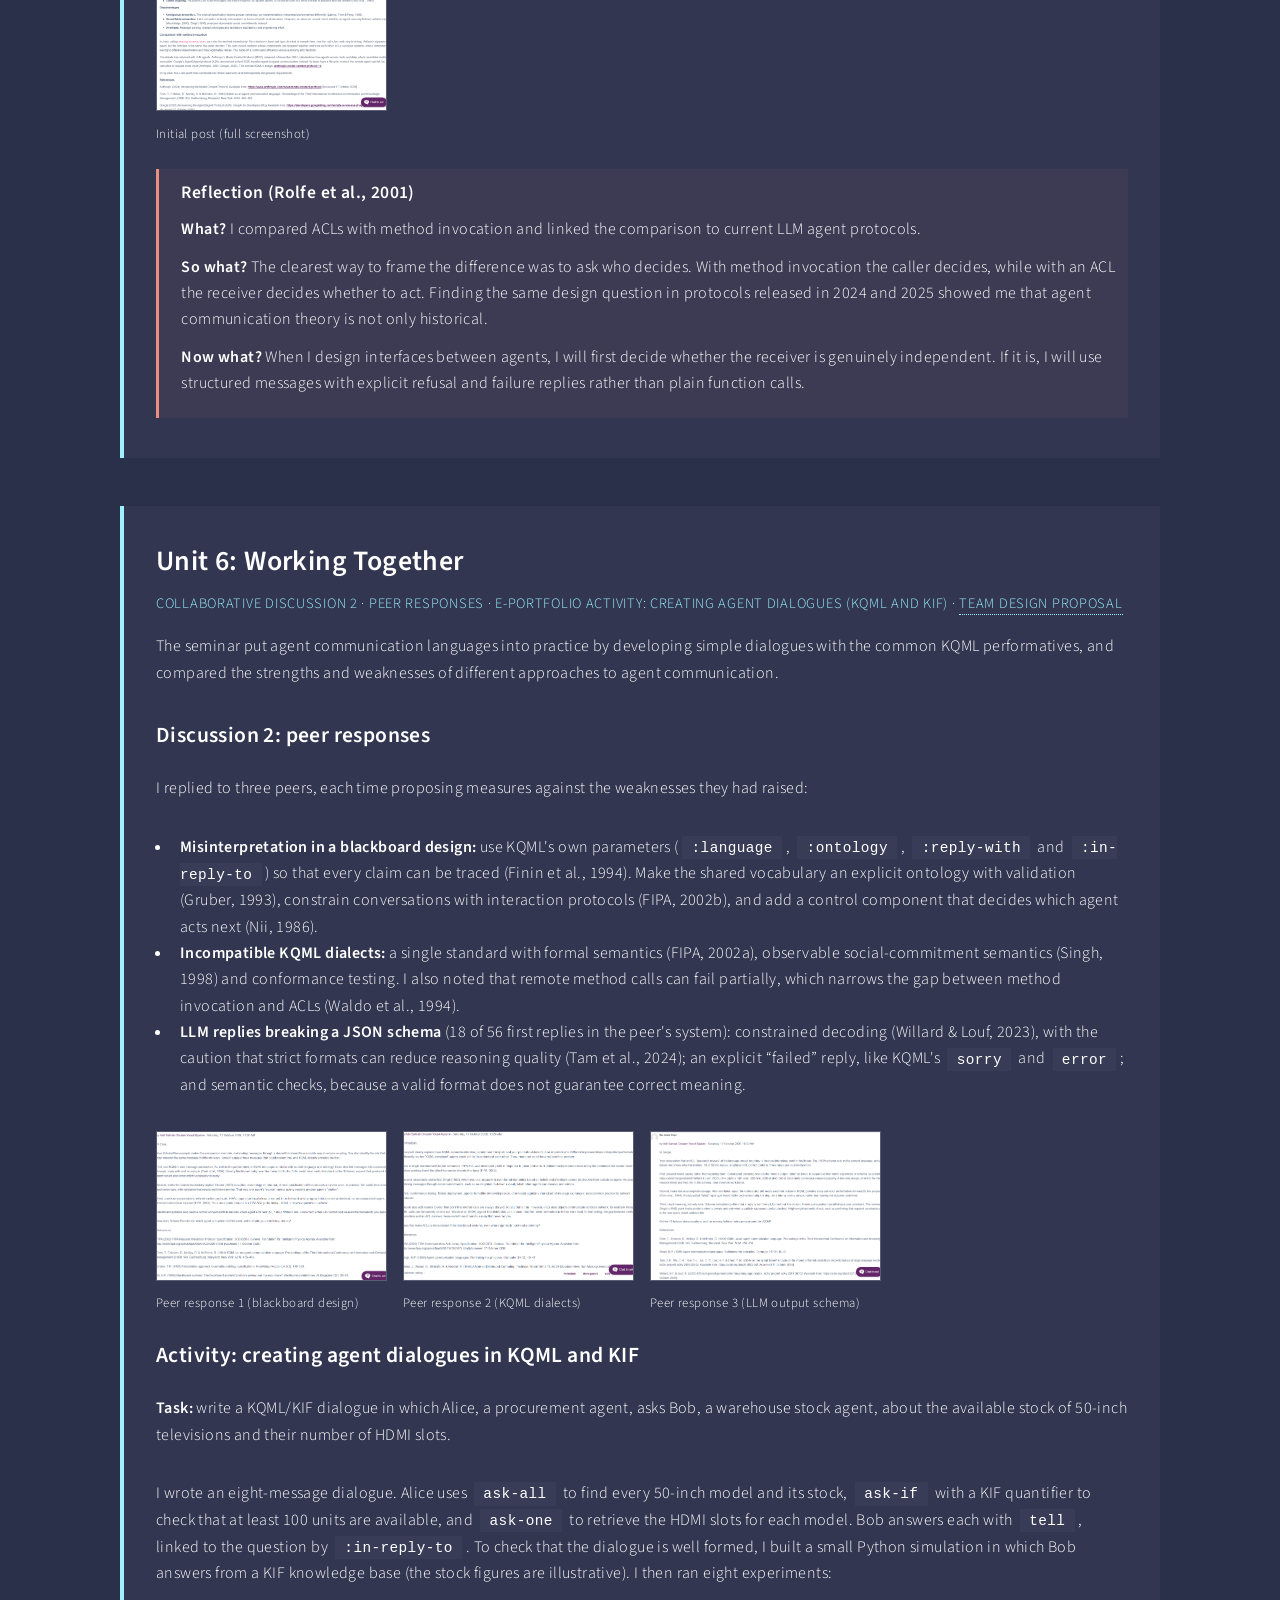
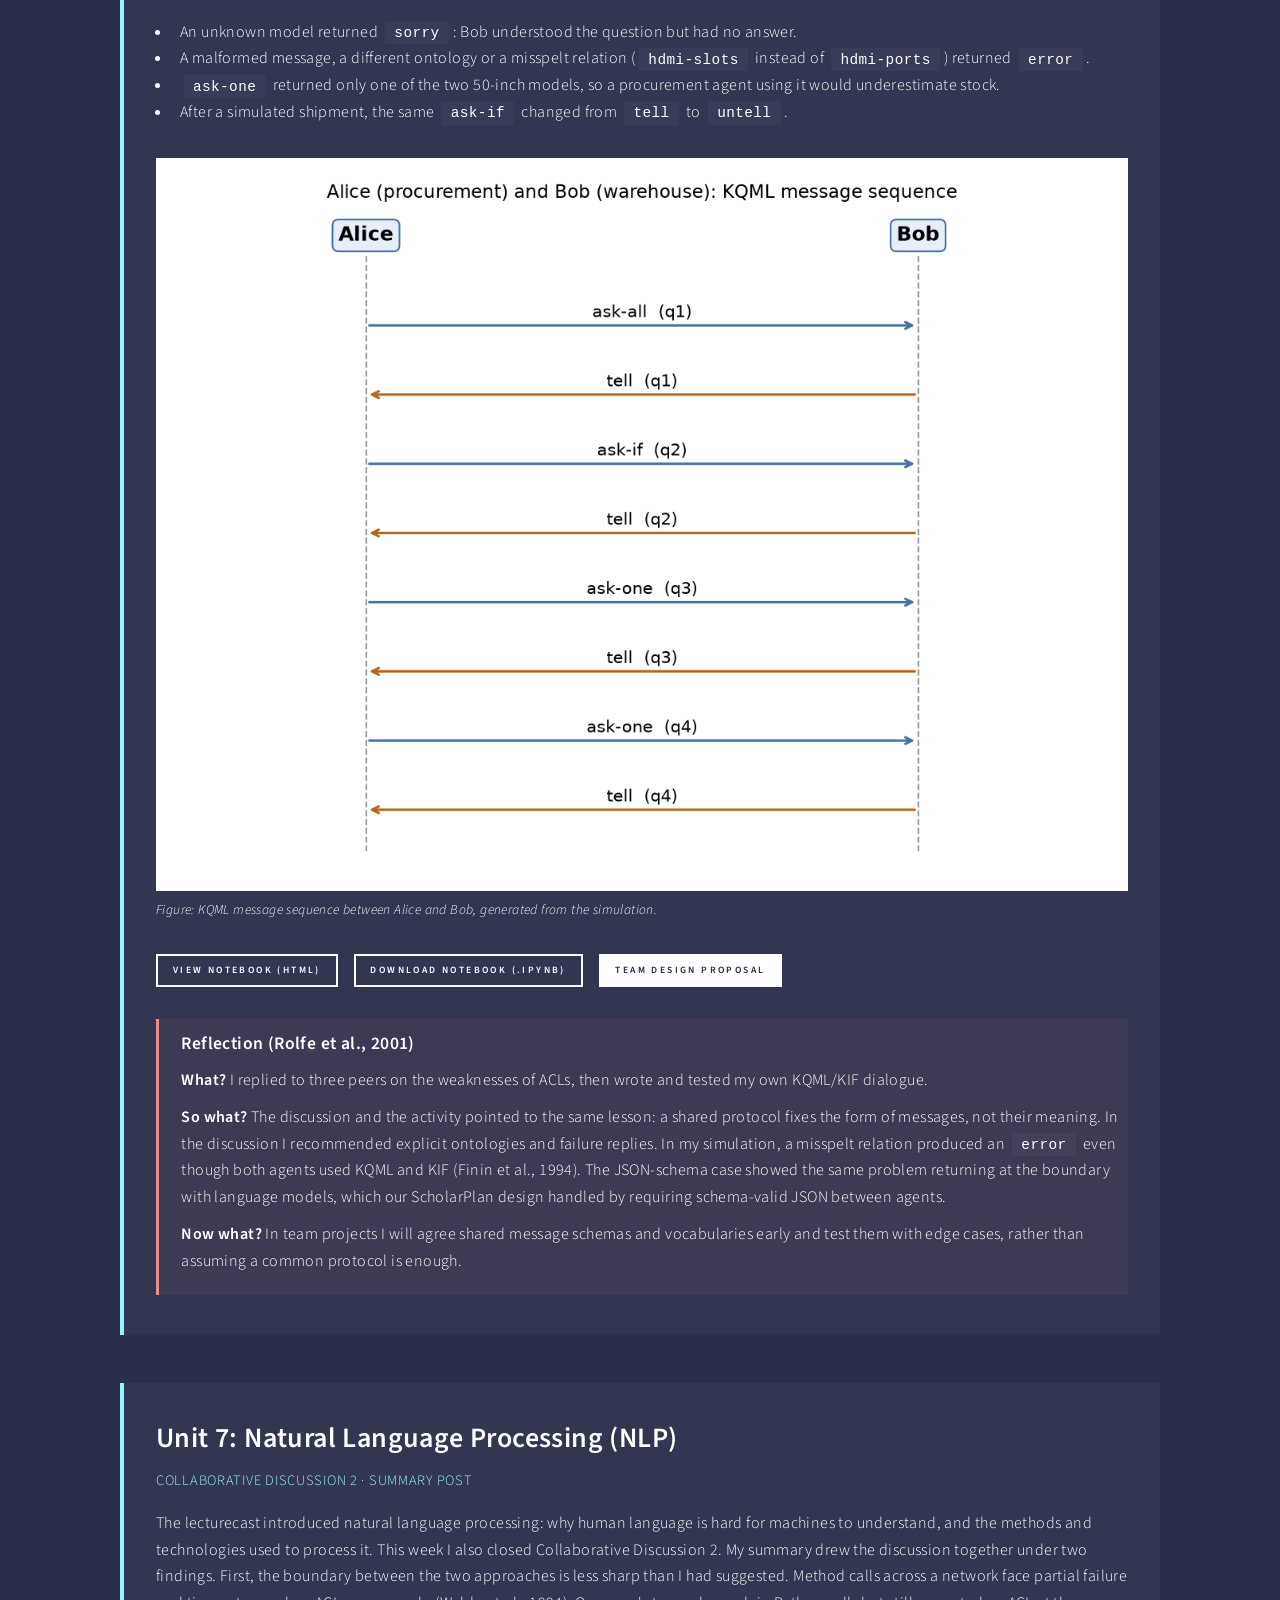
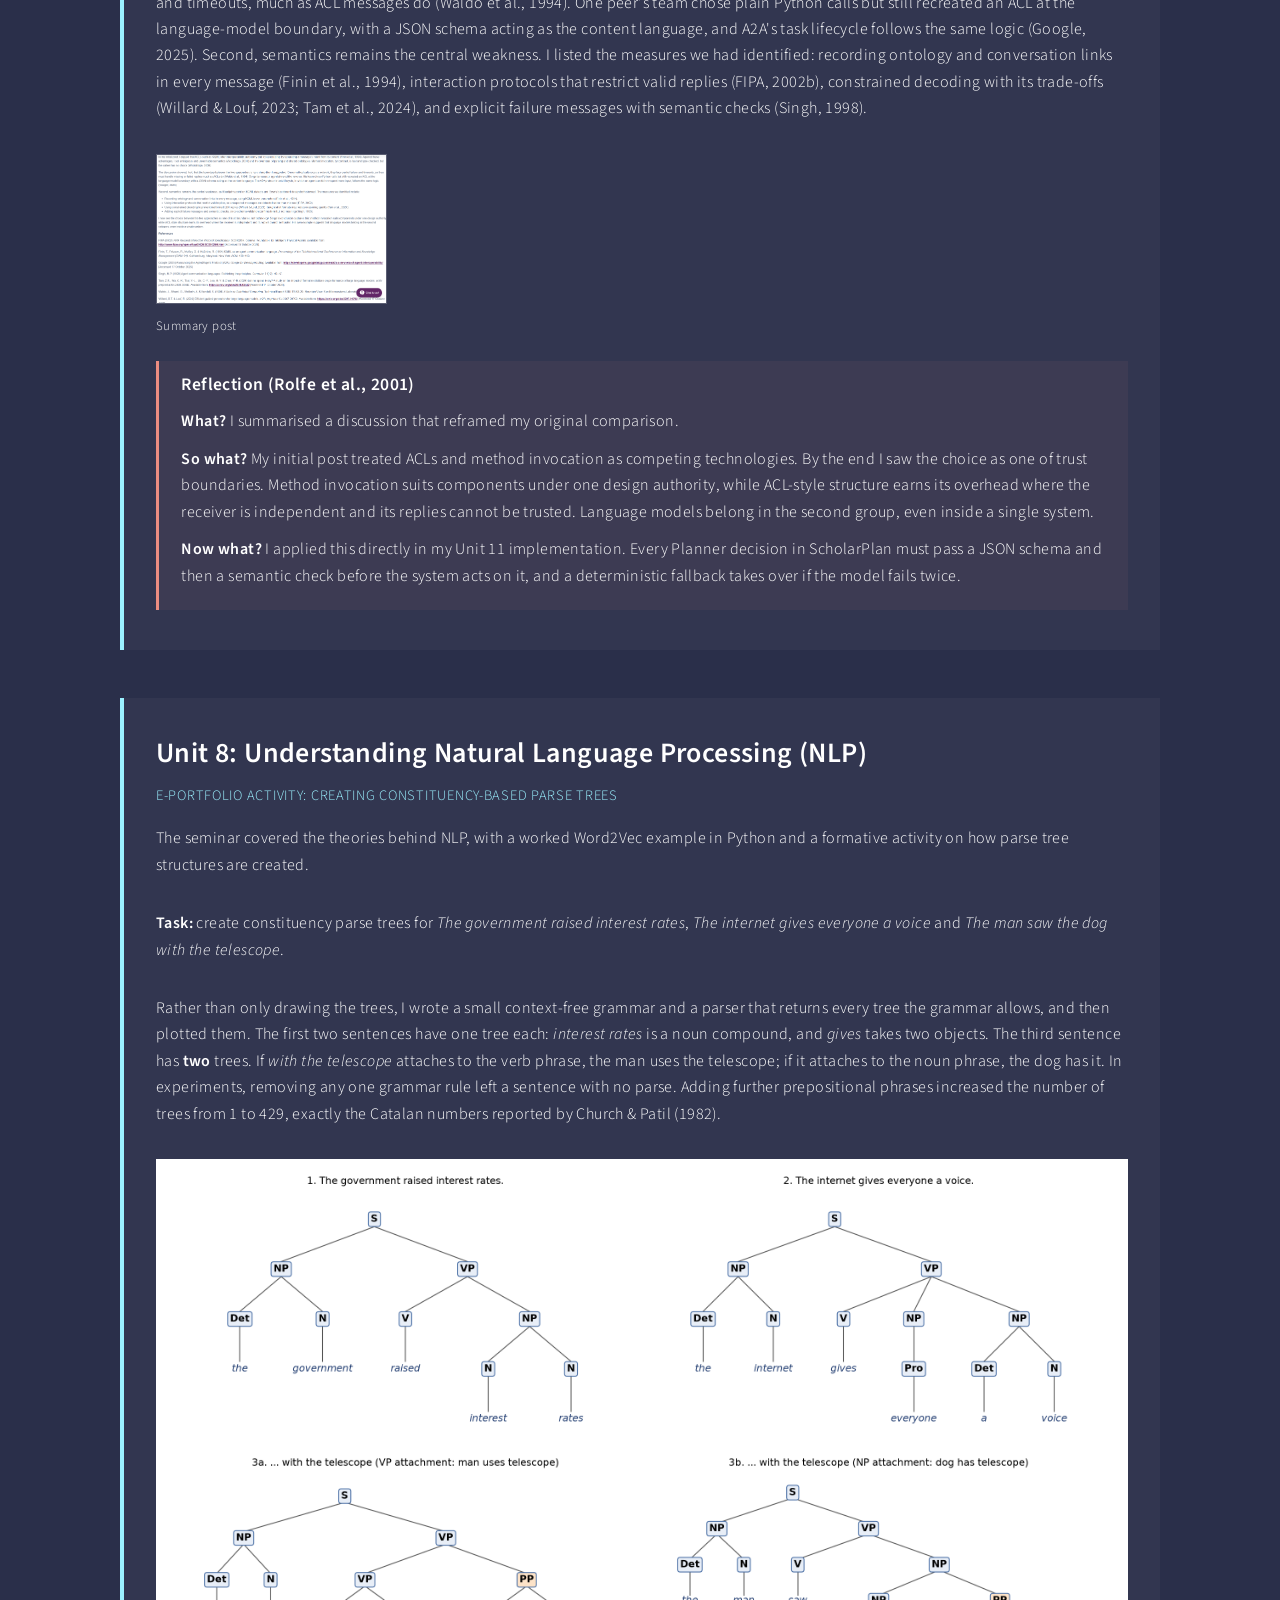
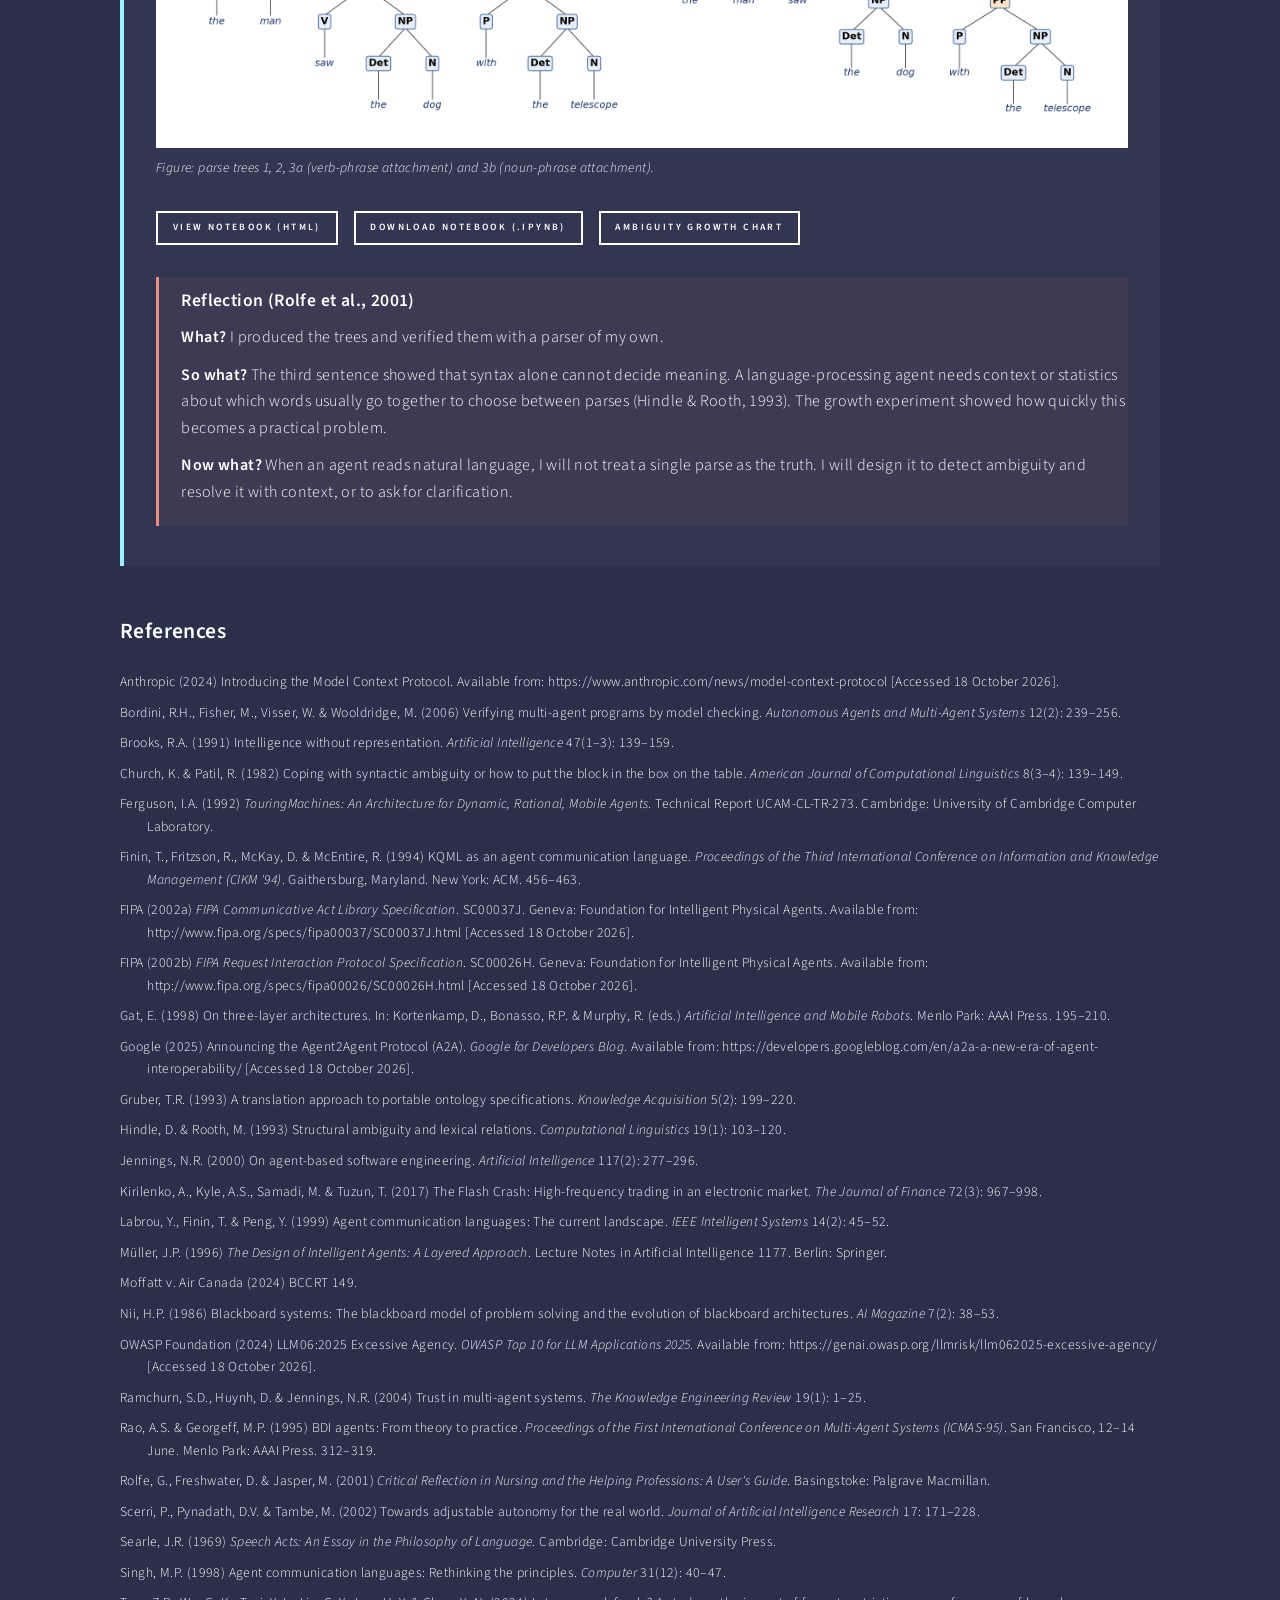
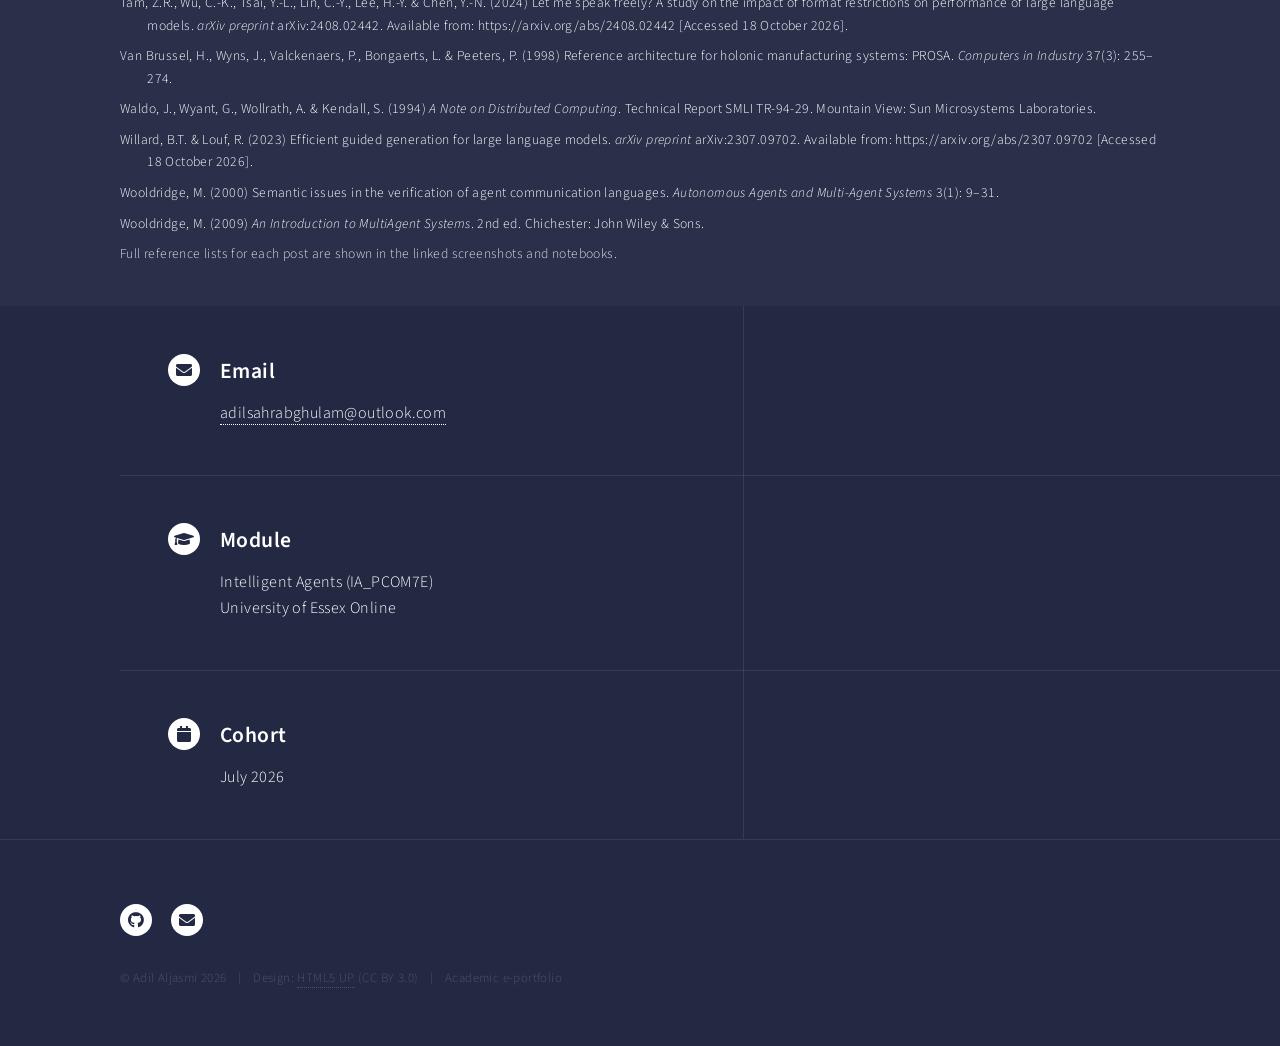
==== commit 15670751: "Official unit titles for Units 6-8; tutor feedback screenshot; peer evaluation summary" ====
--- a/artefacts.html
+++ b/artefacts.html
@@ -90,8 +90,9 @@
 <div class="reflection"><h4>Reflection (Rolfe et al., 2001)</h4>
 <p><strong>What?</strong> I compared ACLs with method invocation and linked the comparison to current LLM agent protocols.</p><p><strong>So what?</strong> The clearest way to frame the difference was to ask who decides. With method invocation the caller decides, while with an ACL the receiver decides whether to act. Finding the same design question in protocols released in 2024 and 2025 showed me that agent communication theory is not only historical.</p><p><strong>Now what?</strong> When I design interfaces between agents, I will first decide whether the receiver is genuinely independent. If it is, I will use structured messages with explicit refusal and failure replies rather than plain function calls.</p></div>
 </div><div class="unit" id="unit6">
-<h2>Unit 6: Creating Agent Dialogues</h2>
-<p class="topic">Collaborative Discussion 2 &middot; Peer responses &middot; e-Portfolio activity (KQML and KIF) &middot; <a href="team-project.html">team design proposal</a></p>
+<h2>Unit 6: Working Together</h2>
+<p class="topic">Collaborative Discussion 2 &middot; Peer responses &middot; e-Portfolio activity: creating agent dialogues (KQML and KIF) &middot; <a href="team-project.html">team design proposal</a></p>
+<p>The seminar put agent communication languages into practice by developing simple dialogues with the common KQML performatives, and compared the strengths and weaknesses of different approaches to agent communication.</p>
 <h3>Discussion 2: peer responses</h3>
 <p>I replied to three peers, each time proposing measures against the weaknesses they had raised:</p>
 <ul>
@@ -114,15 +115,16 @@
 <div class="reflection"><h4>Reflection (Rolfe et al., 2001)</h4>
 <p><strong>What?</strong> I replied to three peers on the weaknesses of ACLs, then wrote and tested my own KQML/KIF dialogue.</p><p><strong>So what?</strong> The discussion and the activity pointed to the same lesson: a shared protocol fixes the form of messages, not their meaning. In the discussion I recommended explicit ontologies and failure replies. In my simulation, a misspelt relation produced an <code>error</code> even though both agents used KQML and KIF (Finin et al., 1994). The JSON-schema case showed the same problem returning at the boundary with language models, which our ScholarPlan design handled by requiring schema-valid JSON between agents.</p><p><strong>Now what?</strong> In team projects I will agree shared message schemas and vocabularies early and test them with edge cases, rather than assuming a common protocol is enough.</p></div>
 </div><div class="unit" id="unit7">
-<h2>Unit 7: Collaborative Discussion 2 &ndash; Summary</h2>
+<h2>Unit 7: Natural Language Processing (NLP)</h2>
 <p class="topic">Collaborative Discussion 2 &middot; Summary post</p>
-<p>My summary drew the discussion together under two findings. First, the boundary between the two approaches is less sharp than I had suggested. Method calls across a network face partial failure and timeouts, much as ACL messages do (Waldo et al., 1994). One peer's team chose plain Python calls but still recreated an ACL at the language-model boundary, with a JSON schema acting as the content language, and A2A's task lifecycle follows the same logic (Google, 2025). Second, semantics remains the central weakness. I listed the measures we had identified: recording ontology and conversation links in every message (Finin et al., 1994), interaction protocols that restrict valid replies (FIPA, 2002b), constrained decoding with its trade-offs (Willard &amp; Louf, 2023; Tam et al., 2024), and explicit failure messages with semantic checks (Singh, 1998).</p>
+<p>The lecturecast introduced natural language processing: why human language is hard for machines to understand, and the methods and technologies used to process it. This week I also closed Collaborative Discussion 2. My summary drew the discussion together under two findings. First, the boundary between the two approaches is less sharp than I had suggested. Method calls across a network face partial failure and timeouts, much as ACL messages do (Waldo et al., 1994). One peer's team chose plain Python calls but still recreated an ACL at the language-model boundary, with a JSON schema acting as the content language, and A2A's task lifecycle follows the same logic (Google, 2025). Second, semantics remains the central weakness. I listed the measures we had identified: recording ontology and conversation links in every message (Finin et al., 1994), interaction protocols that restrict valid replies (FIPA, 2002b), constrained decoding with its trade-offs (Willard &amp; Louf, 2023; Tam et al., 2024), and explicit failure messages with semantic checks (Singh, 1998).</p>
 <div class="evidence"><a href="evidence/unit7-discussion2-summary-post.png" target="_blank"><img src="evidence/unit7-discussion2-summary-post.png" alt="Summary post" /><span>Summary post</span></a></div>
 <div class="reflection"><h4>Reflection (Rolfe et al., 2001)</h4>
 <p><strong>What?</strong> I summarised a discussion that reframed my original comparison.</p><p><strong>So what?</strong> My initial post treated ACLs and method invocation as competing technologies. By the end I saw the choice as one of trust boundaries. Method invocation suits components under one design authority, while ACL-style structure earns its overhead where the receiver is independent and its replies cannot be trusted. Language models belong in the second group, even inside a single system.</p><p><strong>Now what?</strong> I applied this directly in my Unit 11 implementation. Every Planner decision in ScholarPlan must pass a JSON schema and then a semantic check before the system acts on it, and a deterministic fallback takes over if the model fails twice.</p></div>
 </div><div class="unit" id="unit8">
-<h2>Unit 8: Creating Parse Trees</h2>
-<p class="topic">e-Portfolio activity &middot; constituency parsing</p>
+<h2>Unit 8: Understanding Natural Language Processing (NLP)</h2>
+<p class="topic">e-Portfolio activity: creating constituency-based parse trees</p>
+<p>The seminar covered the theories behind NLP, with a worked Word2Vec example in Python and a formative activity on how parse tree structures are created.</p>
 <p><strong>Task:</strong> create constituency parse trees for <em>The government raised interest rates</em>, <em>The internet gives everyone a voice</em> and <em>The man saw the dog with the telescope</em>.</p>
 <p>Rather than only drawing the trees, I wrote a small context-free grammar and a parser that returns every tree the grammar allows, and then plotted them. The first two sentences have one tree each: <em>interest rates</em> is a noun compound, and <em>gives</em> takes two objects. The third sentence has <strong>two</strong> trees. If <em>with the telescope</em> attaches to the verb phrase, the man uses the telescope; if it attaches to the noun phrase, the dog has it. In experiments, removing any one grammar rule left a sentence with no parse. Adding further prepositional phrases increased the number of trees from 1 to 429, exactly the Catalan numbers reported by Church &amp; Patil (1982).</p>
 <div class="figure"><img src="evidence/unit8-all-parse-trees.png" alt="Parse trees for the three sentences" /><p>Figure: parse trees 1, 2, 3a (verb-phrase attachment) and 3b (noun-phrase attachment).</p></div>
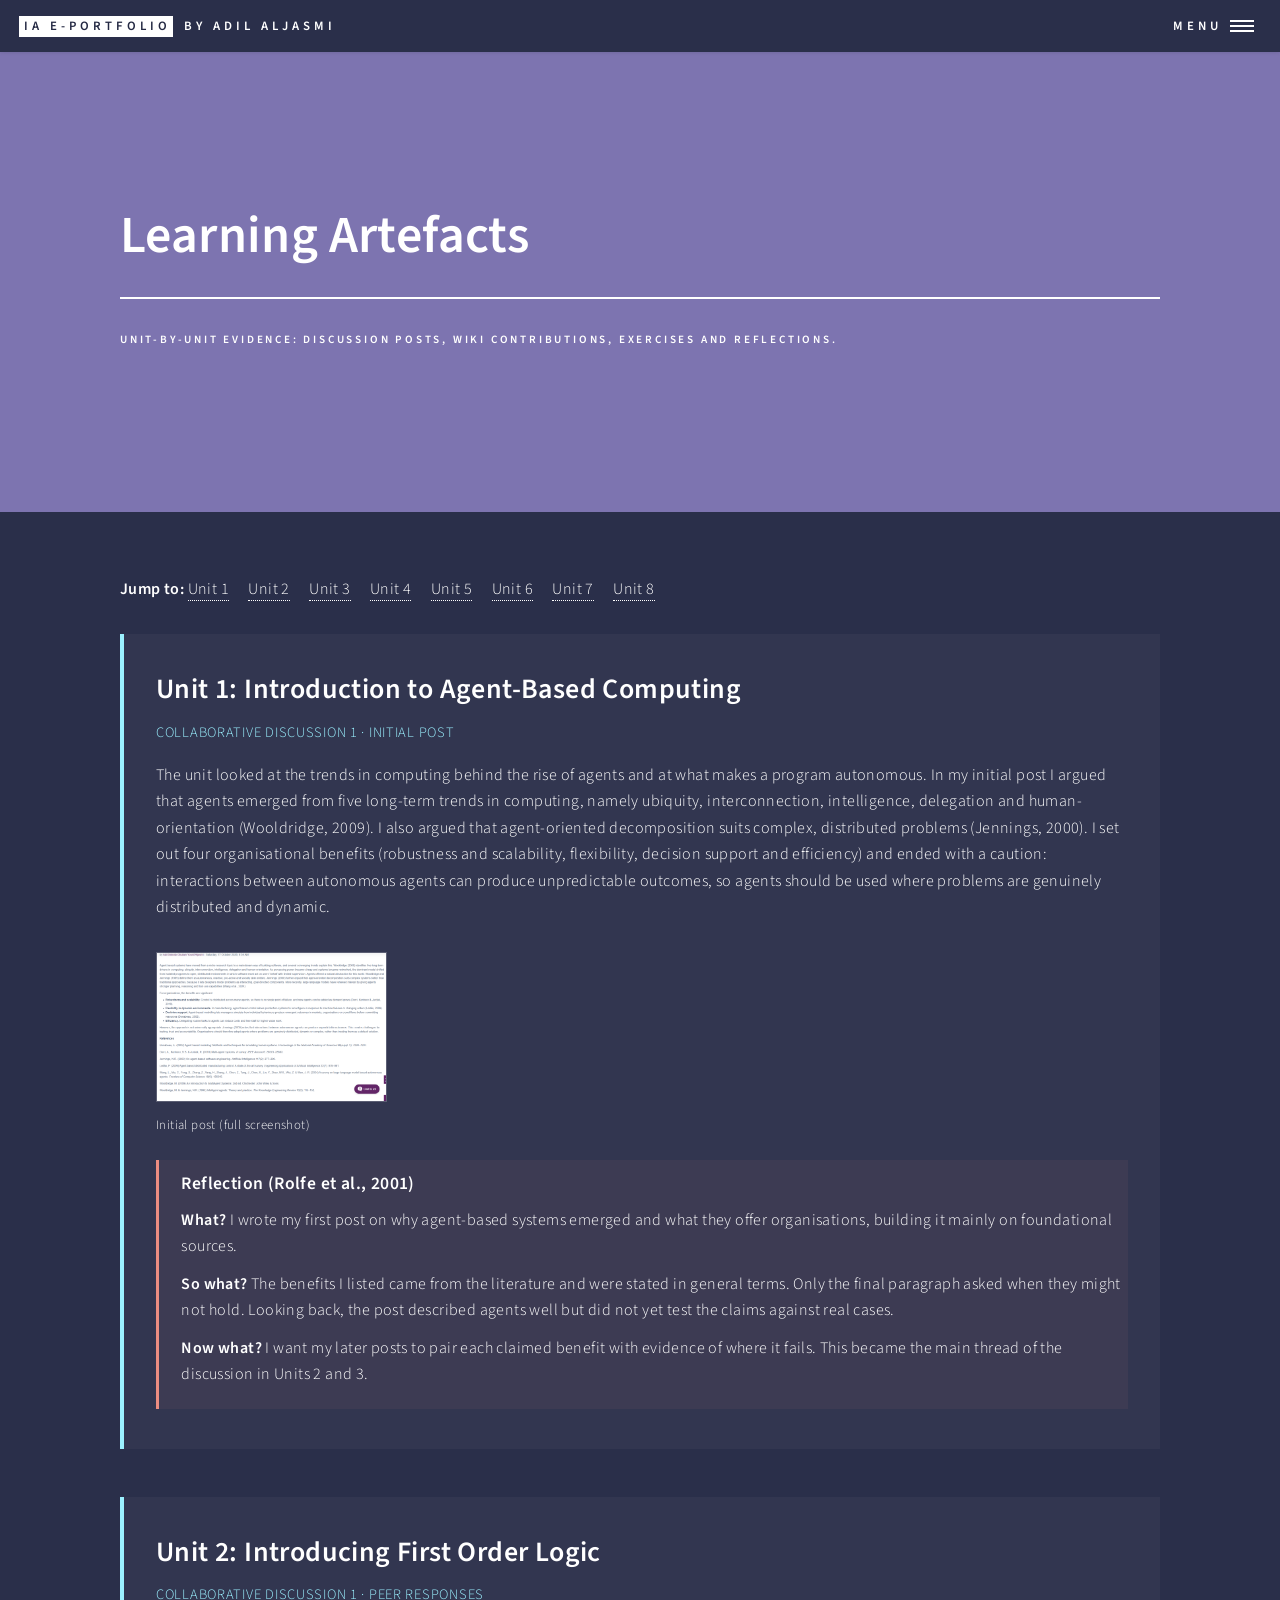
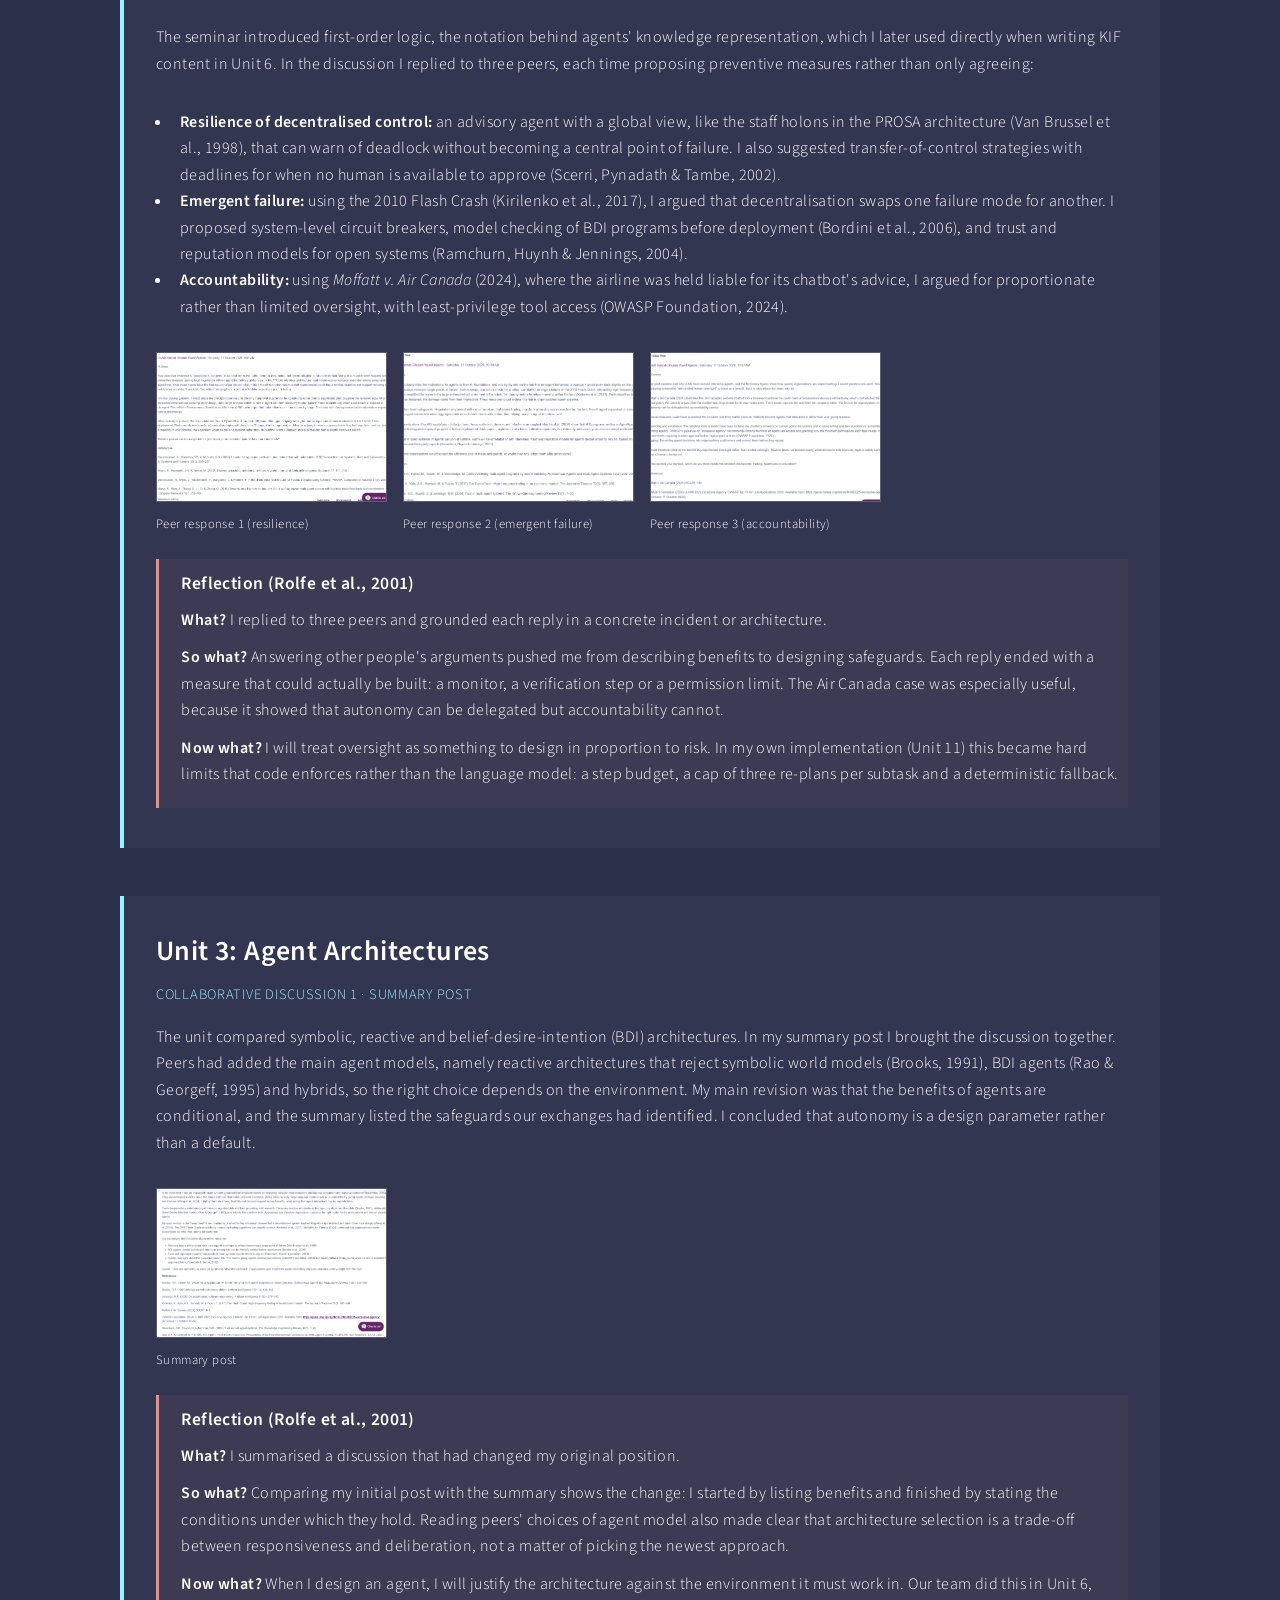
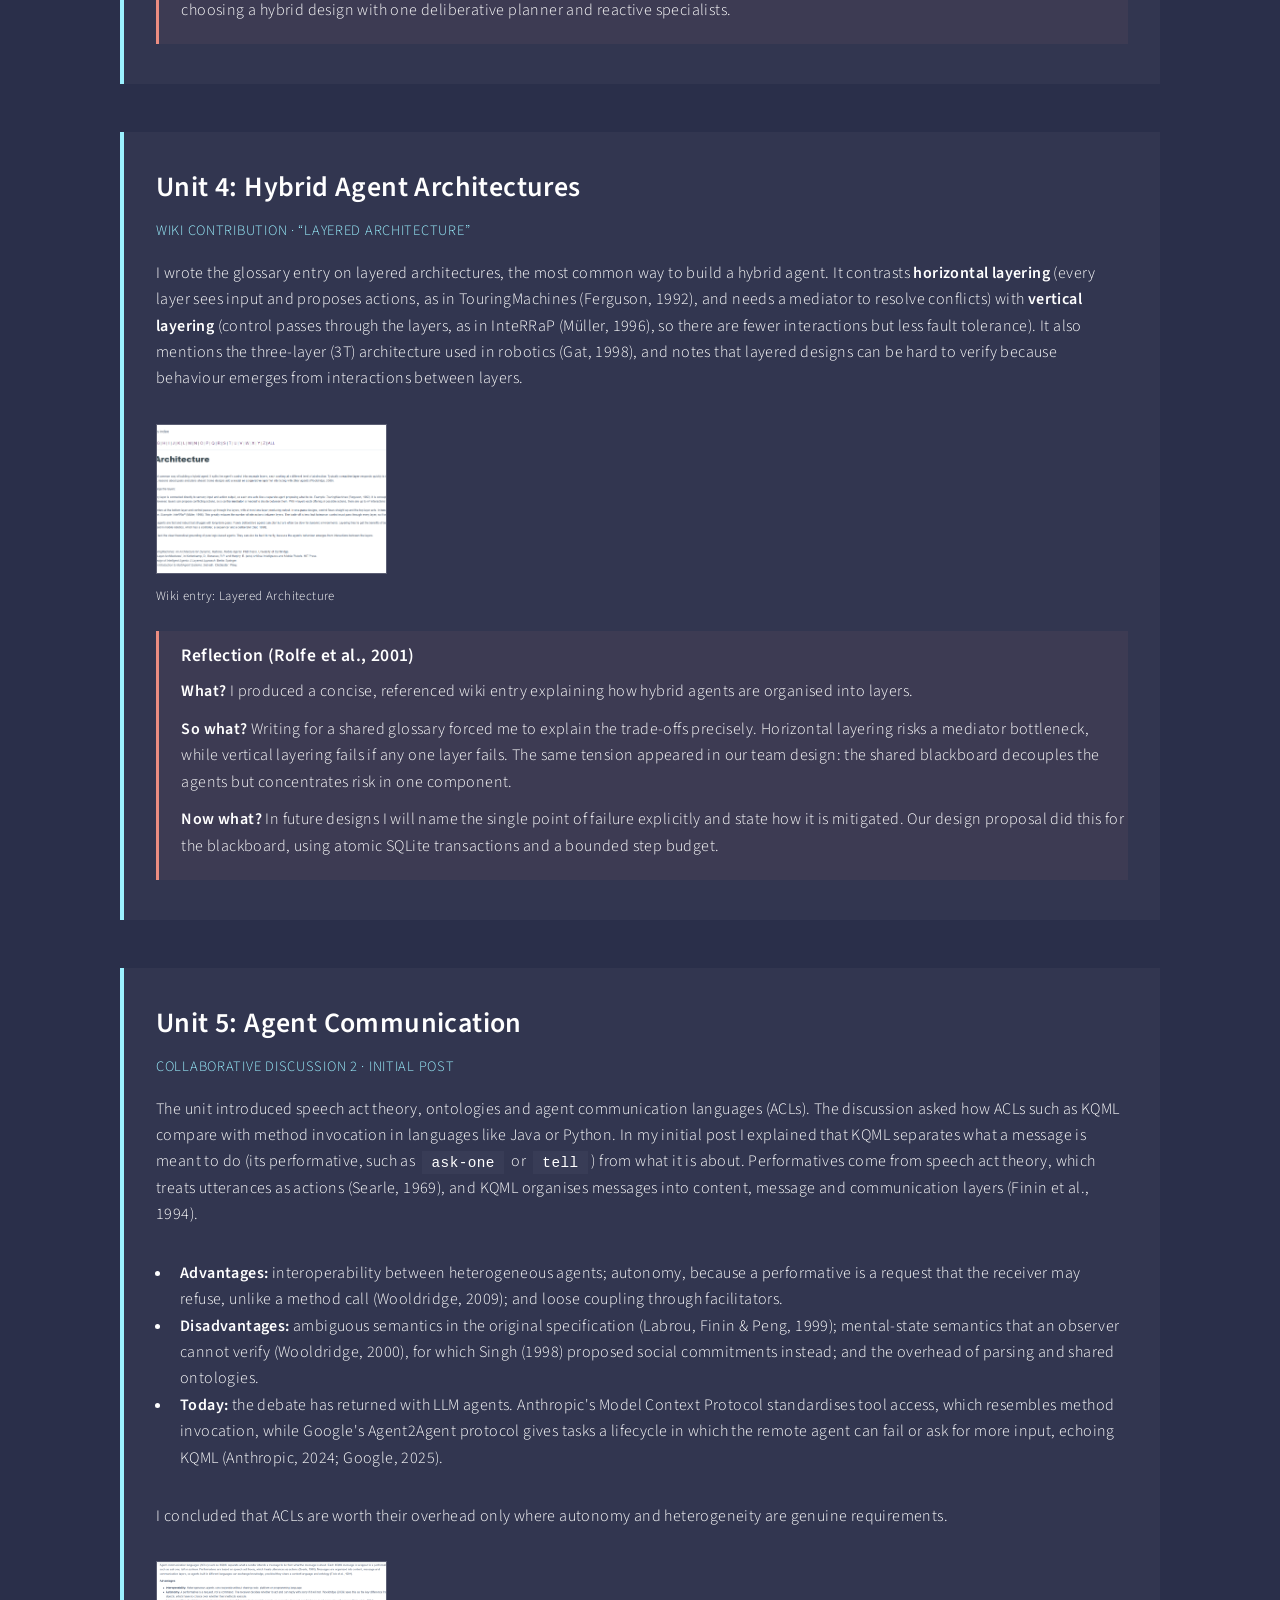
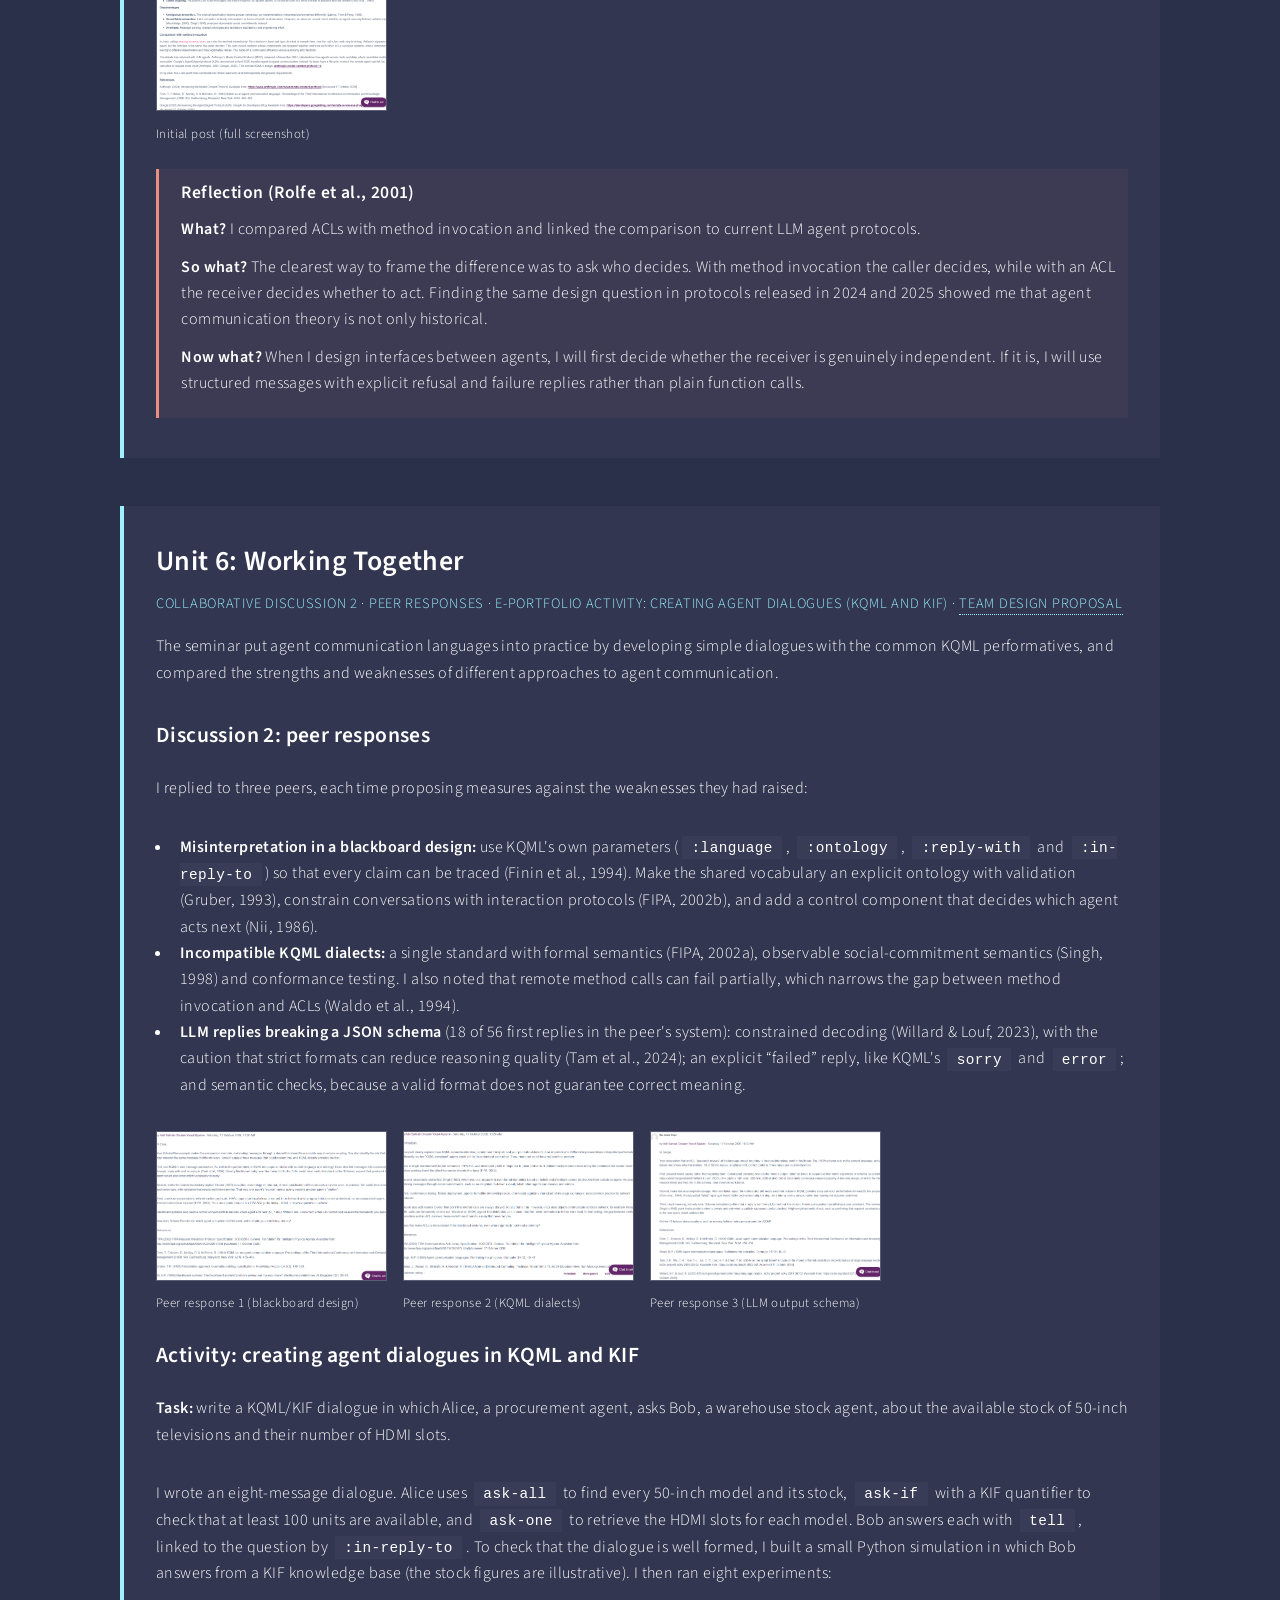
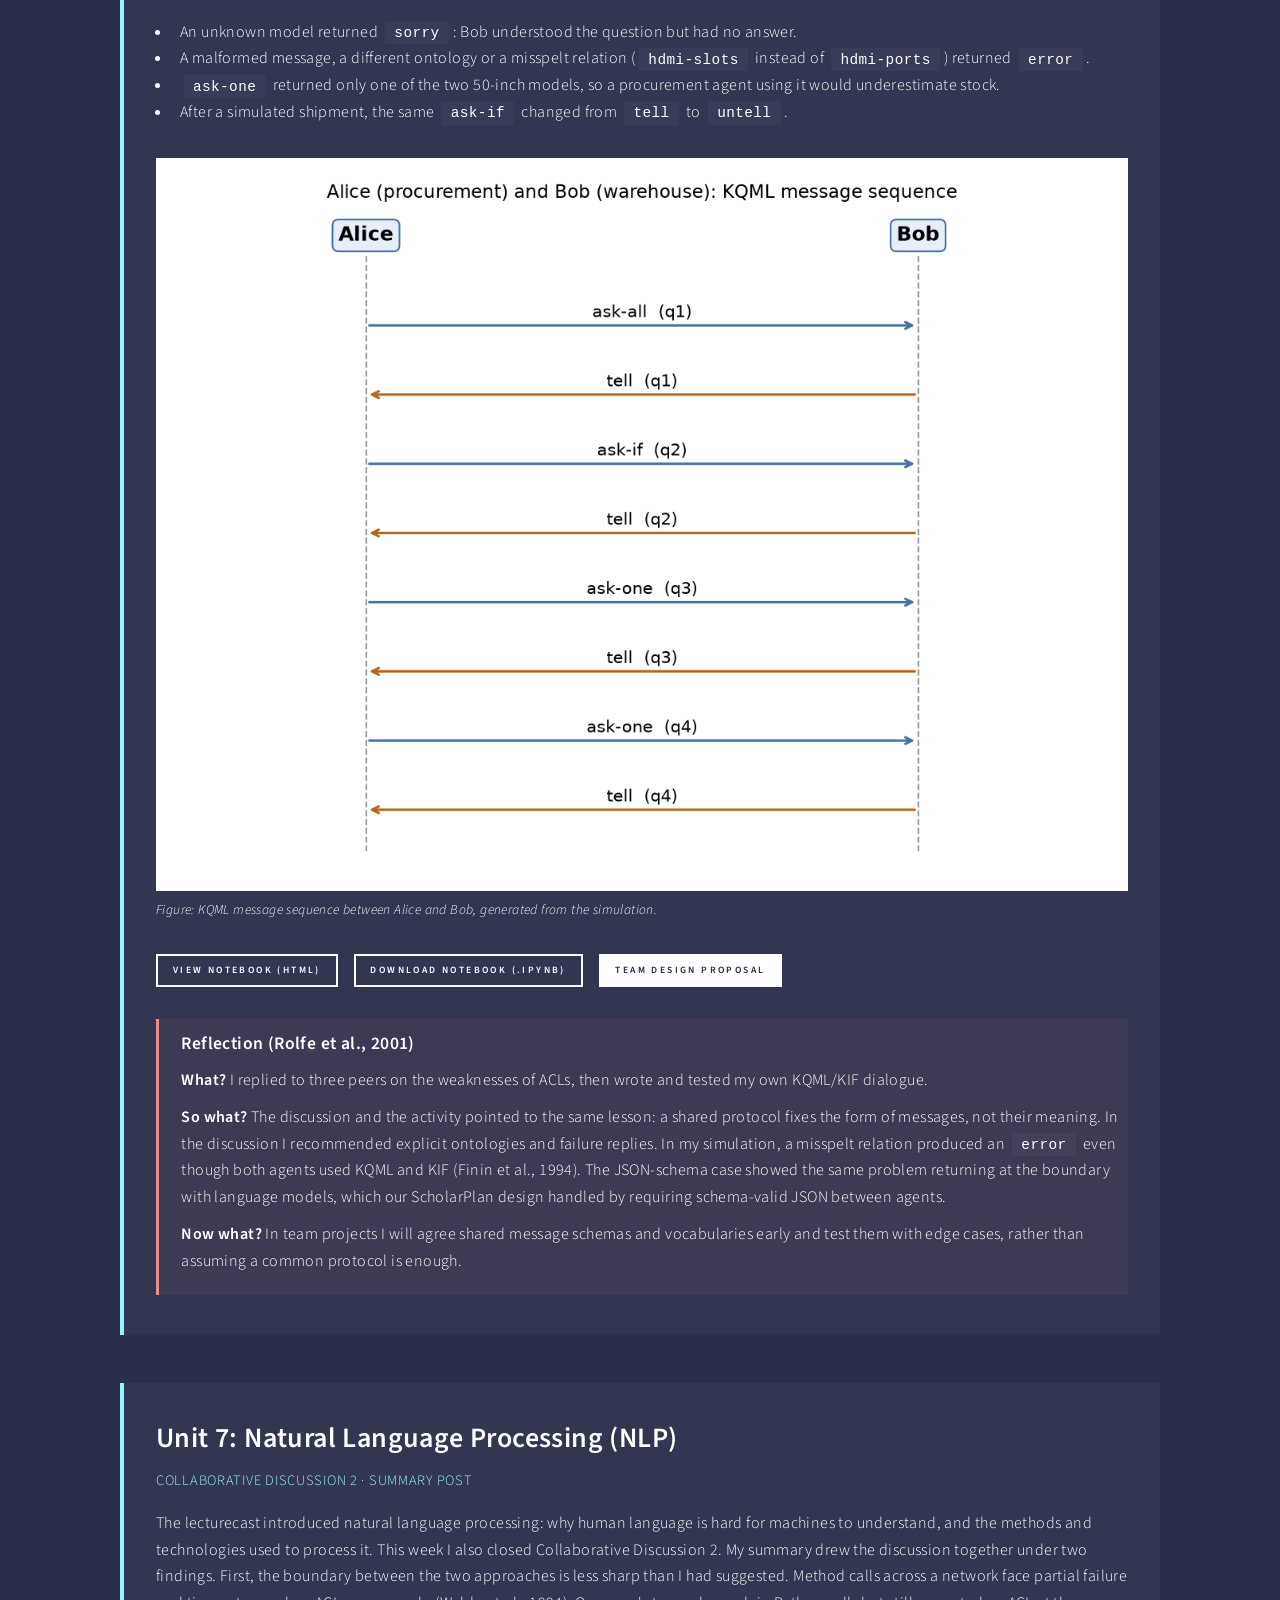
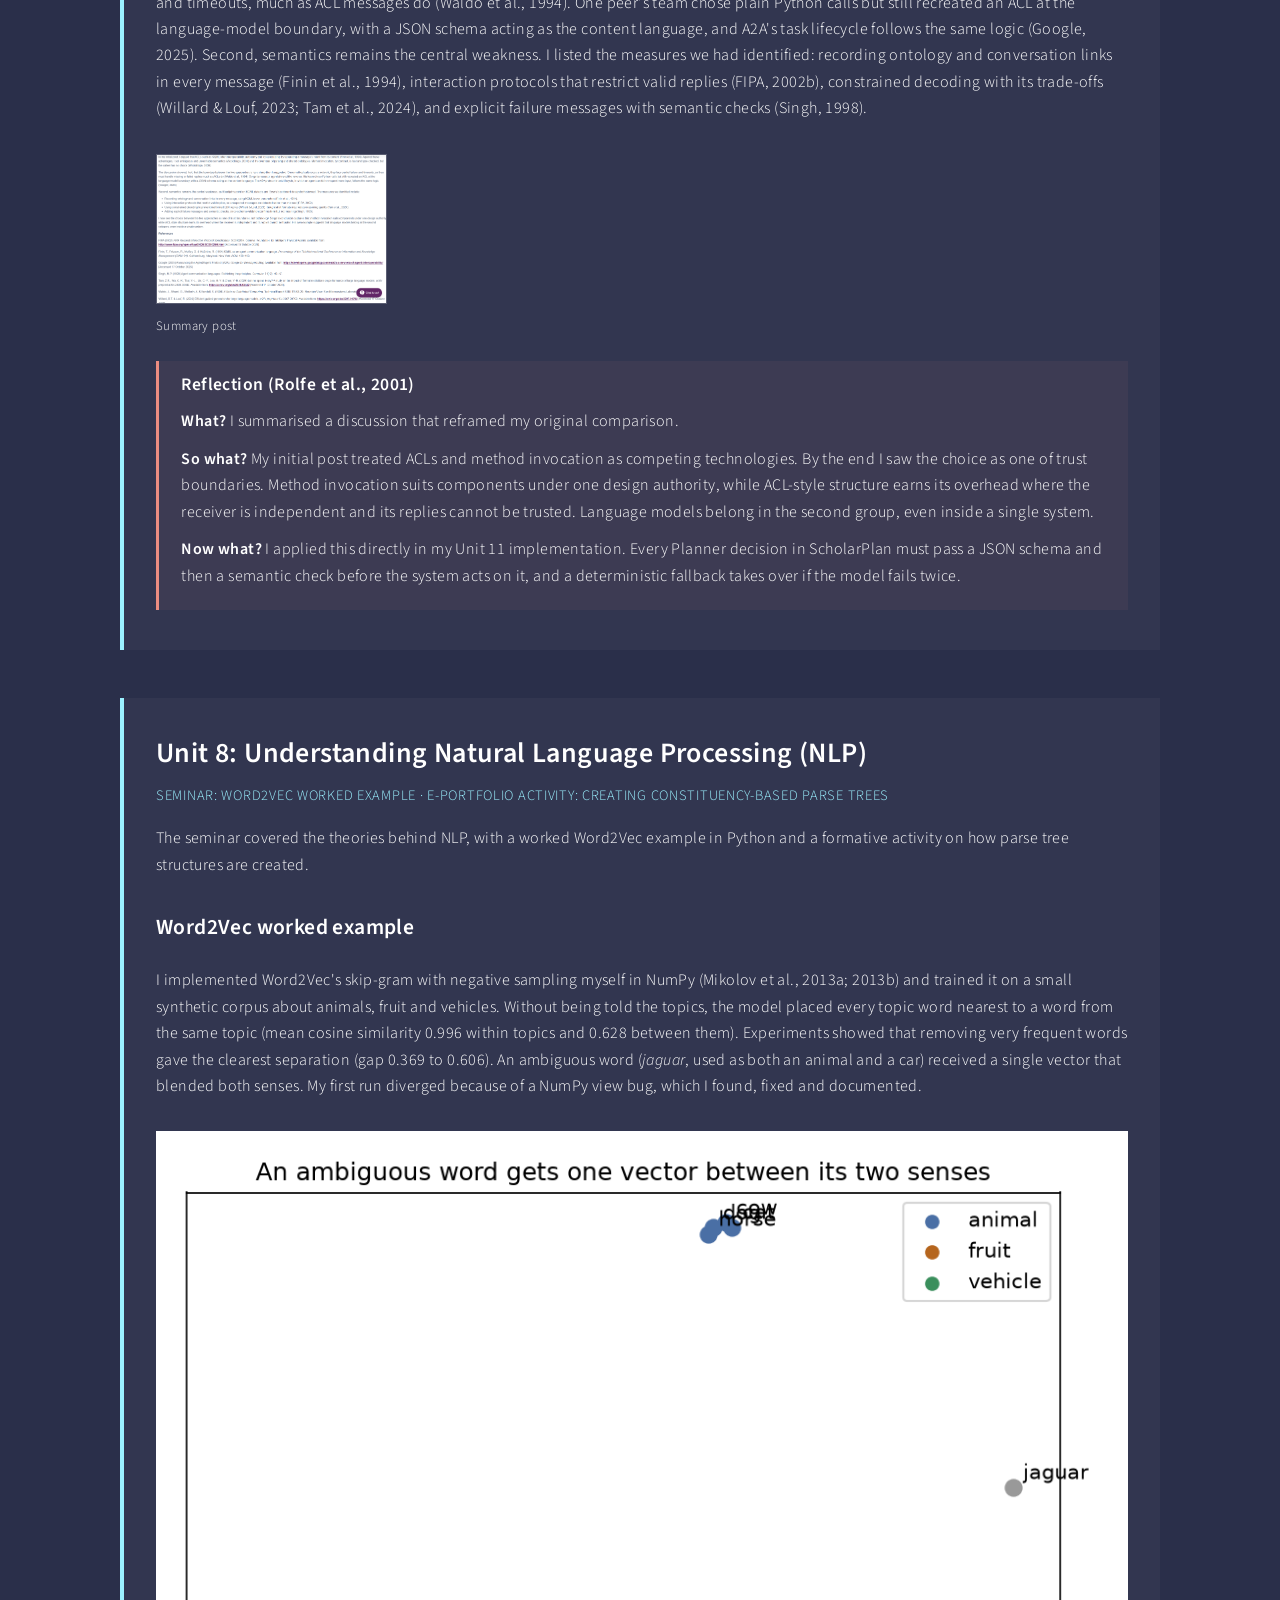
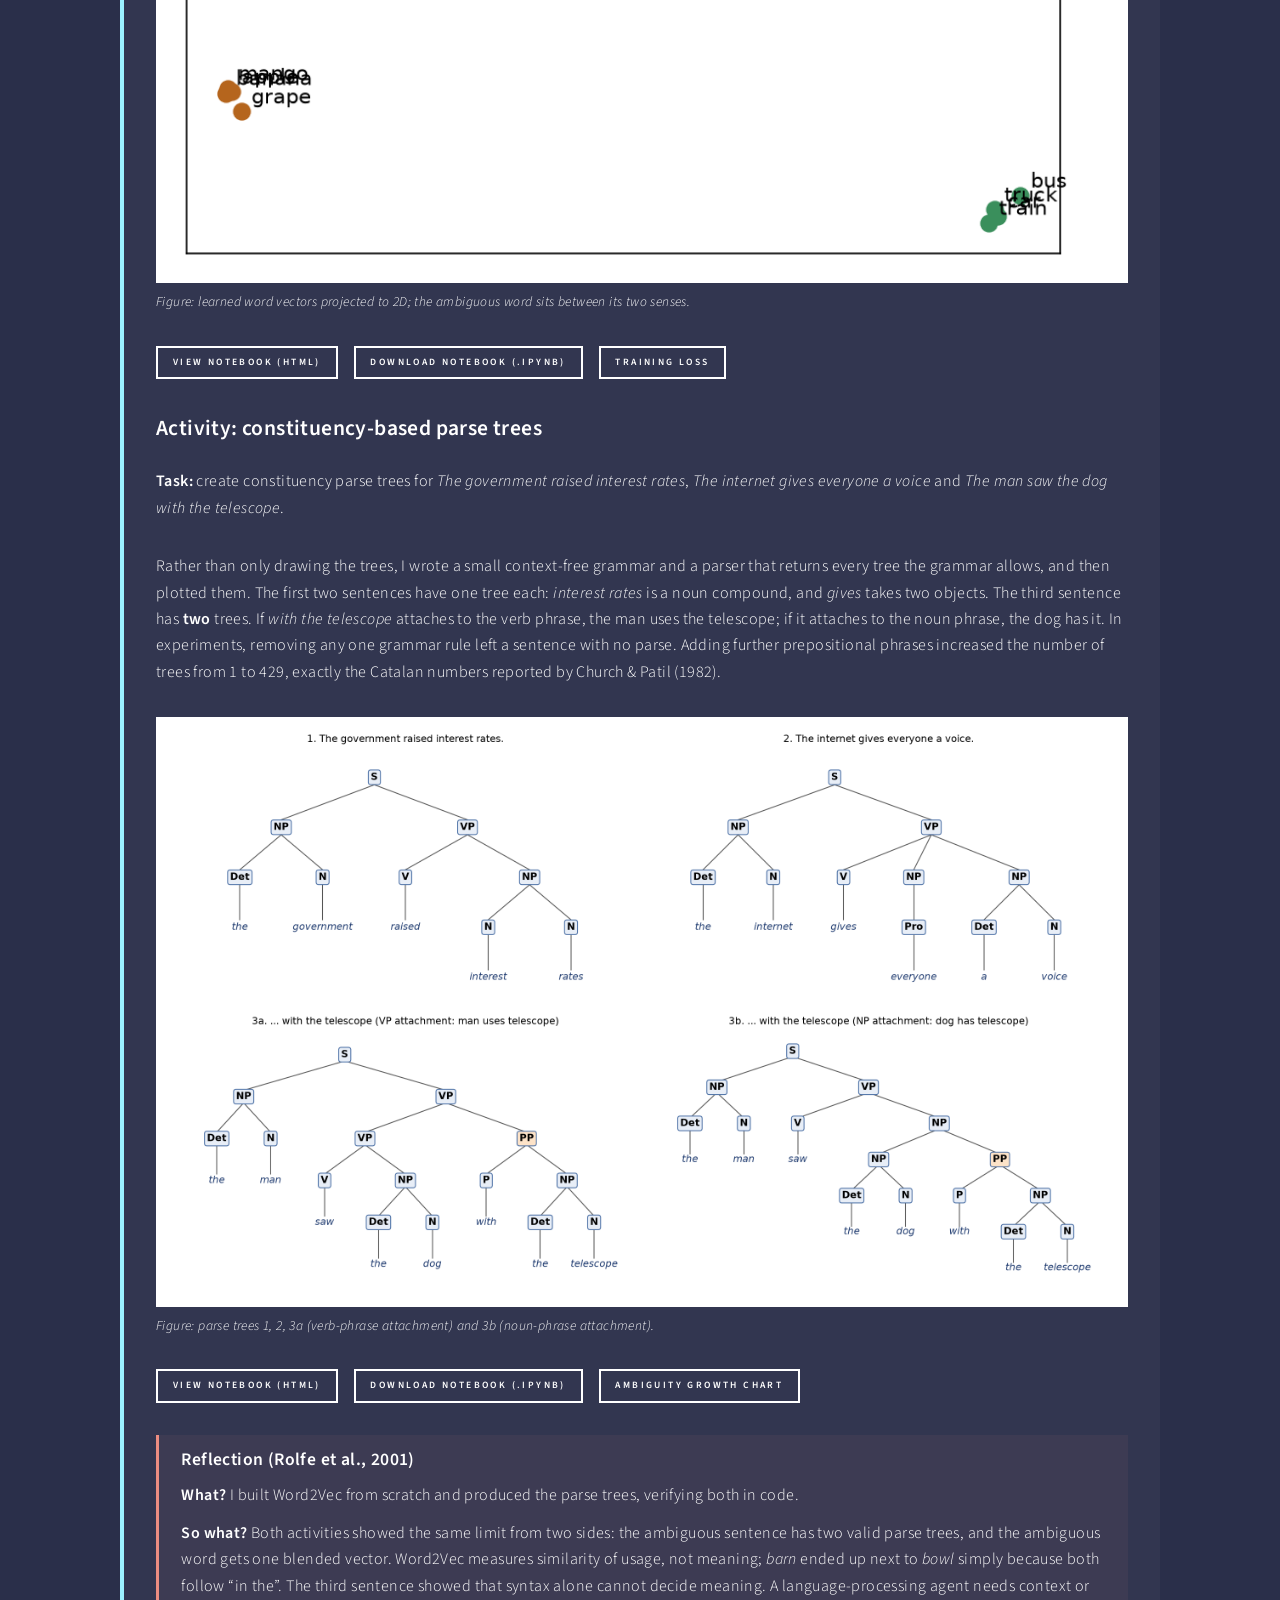
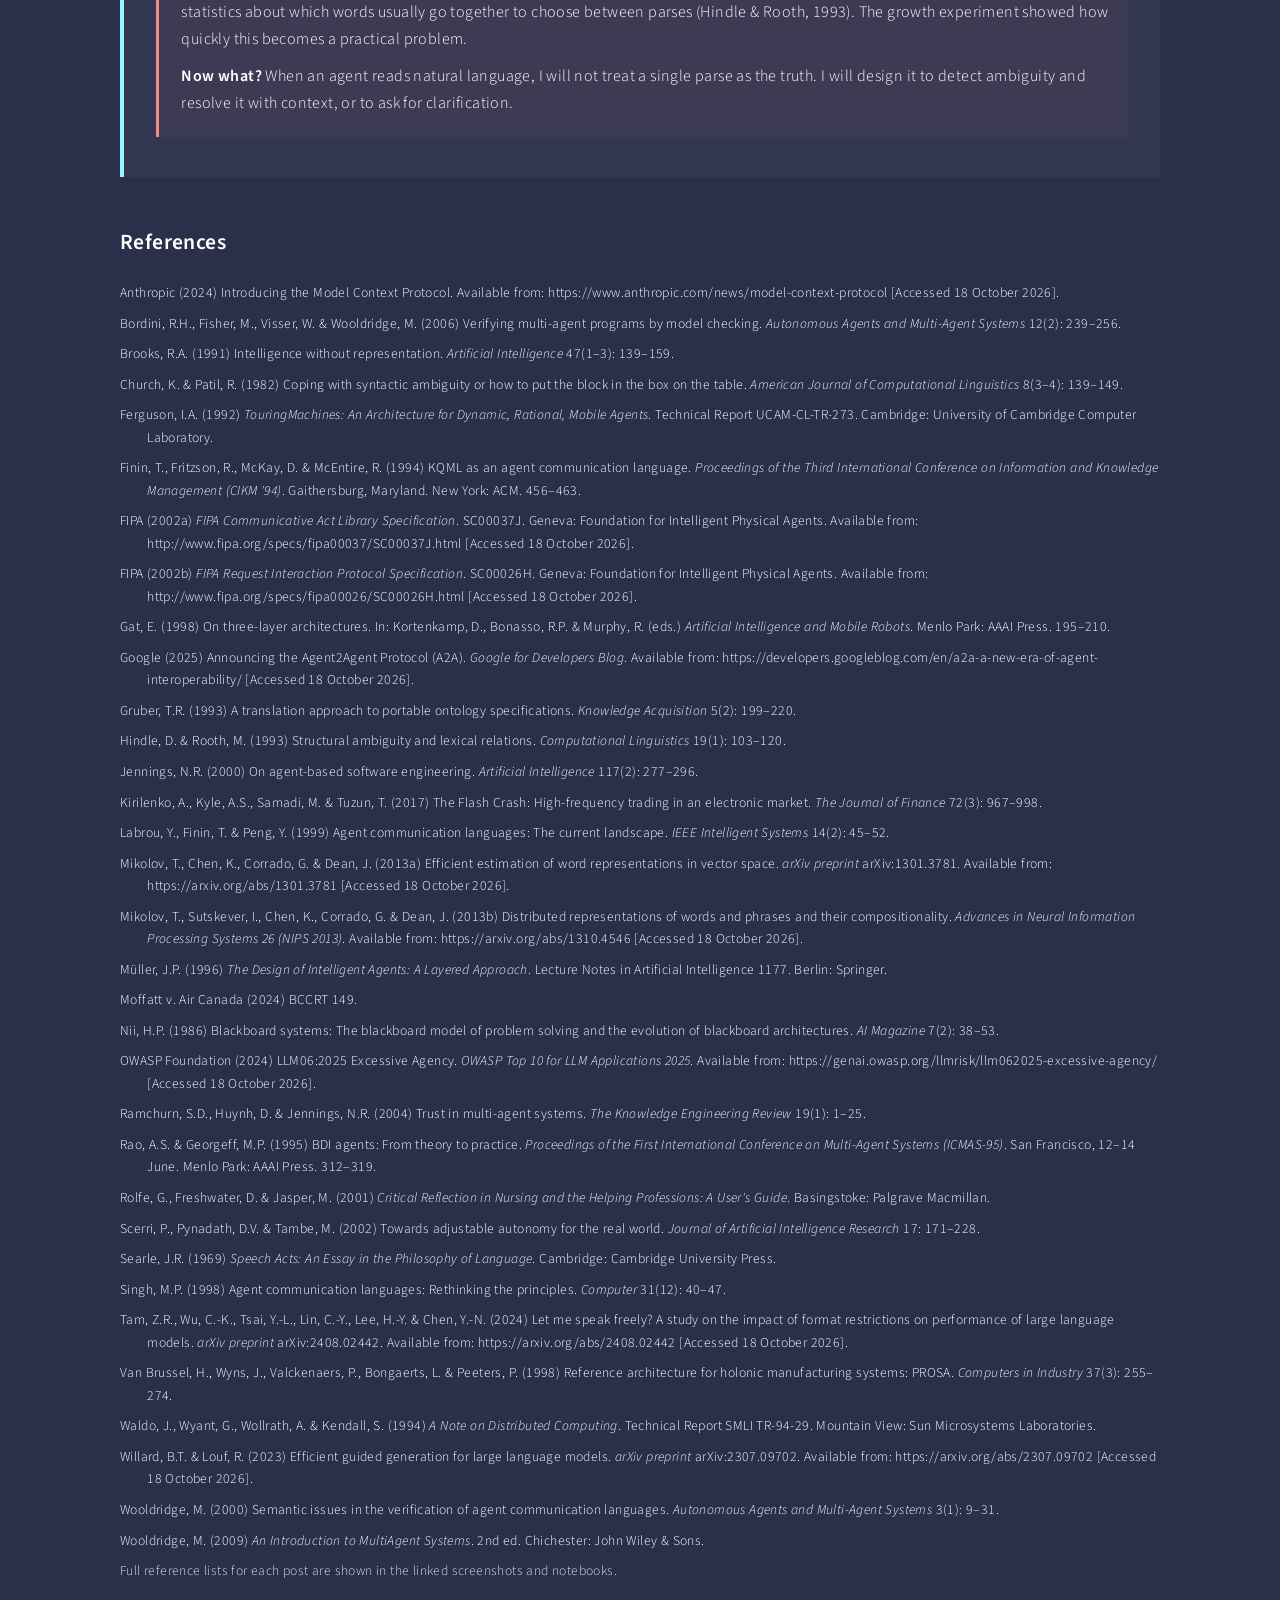
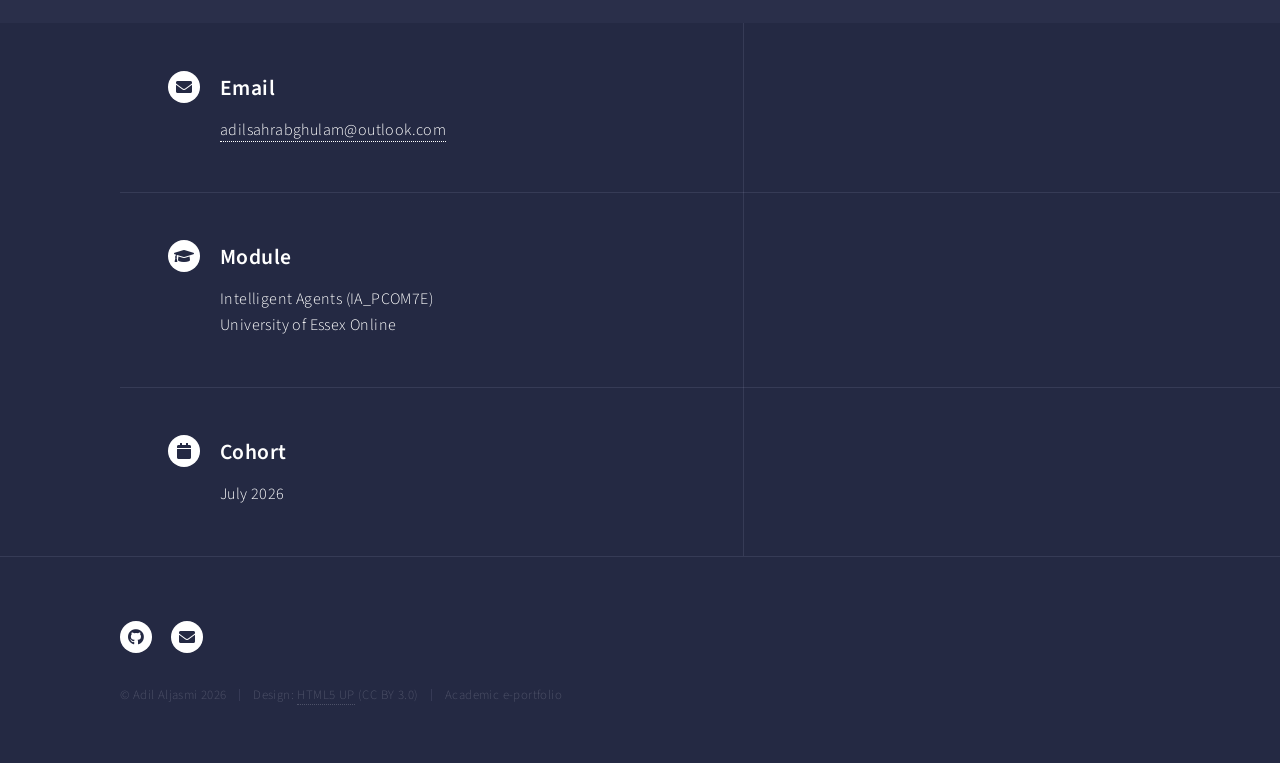
==== commit 06e5137b: "Unit 8: add Word2Vec worked example (NumPy skip-gram)" ====
--- a/artefacts.html
+++ b/artefacts.html
@@ -123,15 +123,20 @@
 <p><strong>What?</strong> I summarised a discussion that reframed my original comparison.</p><p><strong>So what?</strong> My initial post treated ACLs and method invocation as competing technologies. By the end I saw the choice as one of trust boundaries. Method invocation suits components under one design authority, while ACL-style structure earns its overhead where the receiver is independent and its replies cannot be trusted. Language models belong in the second group, even inside a single system.</p><p><strong>Now what?</strong> I applied this directly in my Unit 11 implementation. Every Planner decision in ScholarPlan must pass a JSON schema and then a semantic check before the system acts on it, and a deterministic fallback takes over if the model fails twice.</p></div>
 </div><div class="unit" id="unit8">
 <h2>Unit 8: Understanding Natural Language Processing (NLP)</h2>
-<p class="topic">e-Portfolio activity: creating constituency-based parse trees</p>
+<p class="topic">Seminar: Word2Vec worked example &middot; e-Portfolio activity: creating constituency-based parse trees</p>
 <p>The seminar covered the theories behind NLP, with a worked Word2Vec example in Python and a formative activity on how parse tree structures are created.</p>
+<h3>Word2Vec worked example</h3>
+<p>I implemented Word2Vec's skip-gram with negative sampling myself in NumPy (Mikolov et al., 2013a; 2013b) and trained it on a small synthetic corpus about animals, fruit and vehicles. Without being told the topics, the model placed every topic word nearest to a word from the same topic (mean cosine similarity 0.996 within topics and 0.628 between them). Experiments showed that removing very frequent words gave the clearest separation (gap 0.369 to 0.606). An ambiguous word (<em>jaguar</em>, used as both an animal and a car) received a single vector that blended both senses. My first run diverged because of a NumPy view bug, which I found, fixed and documented.</p>
+<div class="figure"><img src="evidence/unit8-word2vec-ambiguous.png" alt="Word2Vec vectors in 2D with an ambiguous word" /><p>Figure: learned word vectors projected to 2D; the ambiguous word sits between its two senses.</p></div>
+<ul class="actions"><li><a href="evidence/unit8-word2vec.html" class="button small" target="_blank">View notebook (HTML)</a></li><li><a href="evidence/unit8-word2vec.ipynb" class="button small">Download notebook (.ipynb)</a></li><li><a href="evidence/unit8-word2vec-loss.png" class="button small" target="_blank">Training loss</a></li></ul>
+<h3>Activity: constituency-based parse trees</h3>
 <p><strong>Task:</strong> create constituency parse trees for <em>The government raised interest rates</em>, <em>The internet gives everyone a voice</em> and <em>The man saw the dog with the telescope</em>.</p>
 <p>Rather than only drawing the trees, I wrote a small context-free grammar and a parser that returns every tree the grammar allows, and then plotted them. The first two sentences have one tree each: <em>interest rates</em> is a noun compound, and <em>gives</em> takes two objects. The third sentence has <strong>two</strong> trees. If <em>with the telescope</em> attaches to the verb phrase, the man uses the telescope; if it attaches to the noun phrase, the dog has it. In experiments, removing any one grammar rule left a sentence with no parse. Adding further prepositional phrases increased the number of trees from 1 to 429, exactly the Catalan numbers reported by Church &amp; Patil (1982).</p>
 <div class="figure"><img src="evidence/unit8-all-parse-trees.png" alt="Parse trees for the three sentences" /><p>Figure: parse trees 1, 2, 3a (verb-phrase attachment) and 3b (noun-phrase attachment).</p></div>
 <ul class="actions"><li><a href="evidence/unit8-parse-trees.html" class="button small" target="_blank">View notebook (HTML)</a></li><li><a href="evidence/unit8-parse-trees.ipynb" class="button small">Download notebook (.ipynb)</a></li><li><a href="evidence/unit8-pp-attachment-growth.png" class="button small" target="_blank">Ambiguity growth chart</a></li></ul>
 <div class="reflection"><h4>Reflection (Rolfe et al., 2001)</h4>
-<p><strong>What?</strong> I produced the trees and verified them with a parser of my own.</p><p><strong>So what?</strong> The third sentence showed that syntax alone cannot decide meaning. A language-processing agent needs context or statistics about which words usually go together to choose between parses (Hindle &amp; Rooth, 1993). The growth experiment showed how quickly this becomes a practical problem.</p><p><strong>Now what?</strong> When an agent reads natural language, I will not treat a single parse as the truth. I will design it to detect ambiguity and resolve it with context, or to ask for clarification.</p></div>
-</div><div class="refs"><h3>References</h3><p>Anthropic (2024) Introducing the Model Context Protocol. Available from: https://www.anthropic.com/news/model-context-protocol [Accessed 18 October 2026].</p><p>Bordini, R.H., Fisher, M., Visser, W. &amp; Wooldridge, M. (2006) Verifying multi-agent programs by model checking. <em>Autonomous Agents and Multi-Agent Systems</em> 12(2): 239&ndash;256.</p><p>Brooks, R.A. (1991) Intelligence without representation. <em>Artificial Intelligence</em> 47(1&ndash;3): 139&ndash;159.</p><p>Church, K. &amp; Patil, R. (1982) Coping with syntactic ambiguity or how to put the block in the box on the table. <em>American Journal of Computational Linguistics</em> 8(3&ndash;4): 139&ndash;149.</p><p>Ferguson, I.A. (1992) <em>TouringMachines: An Architecture for Dynamic, Rational, Mobile Agents</em>. Technical Report UCAM-CL-TR-273. Cambridge: University of Cambridge Computer Laboratory.</p><p>Finin, T., Fritzson, R., McKay, D. &amp; McEntire, R. (1994) KQML as an agent communication language. <em>Proceedings of the Third International Conference on Information and Knowledge Management (CIKM '94)</em>. Gaithersburg, Maryland. New York: ACM. 456&ndash;463.</p><p>FIPA (2002a) <em>FIPA Communicative Act Library Specification</em>. SC00037J. Geneva: Foundation for Intelligent Physical Agents. Available from: http://www.fipa.org/specs/fipa00037/SC00037J.html [Accessed 18 October 2026].</p><p>FIPA (2002b) <em>FIPA Request Interaction Protocol Specification</em>. SC00026H. Geneva: Foundation for Intelligent Physical Agents. Available from: http://www.fipa.org/specs/fipa00026/SC00026H.html [Accessed 18 October 2026].</p><p>Gat, E. (1998) On three-layer architectures. In: Kortenkamp, D., Bonasso, R.P. &amp; Murphy, R. (eds.) <em>Artificial Intelligence and Mobile Robots</em>. Menlo Park: AAAI Press. 195&ndash;210.</p><p>Google (2025) Announcing the Agent2Agent Protocol (A2A). <em>Google for Developers Blog</em>. Available from: https://developers.googleblog.com/en/a2a-a-new-era-of-agent-interoperability/ [Accessed 18 October 2026].</p><p>Gruber, T.R. (1993) A translation approach to portable ontology specifications. <em>Knowledge Acquisition</em> 5(2): 199&ndash;220.</p><p>Hindle, D. &amp; Rooth, M. (1993) Structural ambiguity and lexical relations. <em>Computational Linguistics</em> 19(1): 103&ndash;120.</p><p>Jennings, N.R. (2000) On agent-based software engineering. <em>Artificial Intelligence</em> 117(2): 277&ndash;296.</p><p>Kirilenko, A., Kyle, A.S., Samadi, M. &amp; Tuzun, T. (2017) The Flash Crash: High-frequency trading in an electronic market. <em>The Journal of Finance</em> 72(3): 967&ndash;998.</p><p>Labrou, Y., Finin, T. &amp; Peng, Y. (1999) Agent communication languages: The current landscape. <em>IEEE Intelligent Systems</em> 14(2): 45&ndash;52.</p><p>M&uuml;ller, J.P. (1996) <em>The Design of Intelligent Agents: A Layered Approach</em>. Lecture Notes in Artificial Intelligence 1177. Berlin: Springer.</p><p>Moffatt v. Air Canada (2024) BCCRT 149.</p><p>Nii, H.P. (1986) Blackboard systems: The blackboard model of problem solving and the evolution of blackboard architectures. <em>AI Magazine</em> 7(2): 38&ndash;53.</p><p>OWASP Foundation (2024) LLM06:2025 Excessive Agency. <em>OWASP Top 10 for LLM Applications 2025</em>. Available from: https://genai.owasp.org/llmrisk/llm062025-excessive-agency/ [Accessed 18 October 2026].</p><p>Ramchurn, S.D., Huynh, D. &amp; Jennings, N.R. (2004) Trust in multi-agent systems. <em>The Knowledge Engineering Review</em> 19(1): 1&ndash;25.</p><p>Rao, A.S. &amp; Georgeff, M.P. (1995) BDI agents: From theory to practice. <em>Proceedings of the First International Conference on Multi-Agent Systems (ICMAS-95)</em>. San Francisco, 12&ndash;14 June. Menlo Park: AAAI Press. 312&ndash;319.</p><p>Rolfe, G., Freshwater, D. &amp; Jasper, M. (2001) <em>Critical Reflection in Nursing and the Helping Professions: A User's Guide</em>. Basingstoke: Palgrave Macmillan.</p><p>Scerri, P., Pynadath, D.V. &amp; Tambe, M. (2002) Towards adjustable autonomy for the real world. <em>Journal of Artificial Intelligence Research</em> 17: 171&ndash;228.</p><p>Searle, J.R. (1969) <em>Speech Acts: An Essay in the Philosophy of Language</em>. Cambridge: Cambridge University Press.</p><p>Singh, M.P. (1998) Agent communication languages: Rethinking the principles. <em>Computer</em> 31(12): 40&ndash;47.</p><p>Tam, Z.R., Wu, C.-K., Tsai, Y.-L., Lin, C.-Y., Lee, H.-Y. &amp; Chen, Y.-N. (2024) Let me speak freely? A study on the impact of format restrictions on performance of large language models. <em>arXiv preprint</em> arXiv:2408.02442. Available from: https://arxiv.org/abs/2408.02442 [Accessed 18 October 2026].</p><p>Van Brussel, H., Wyns, J., Valckenaers, P., Bongaerts, L. &amp; Peeters, P. (1998) Reference architecture for holonic manufacturing systems: PROSA. <em>Computers in Industry</em> 37(3): 255&ndash;274.</p><p>Waldo, J., Wyant, G., Wollrath, A. &amp; Kendall, S. (1994) <em>A Note on Distributed Computing</em>. Technical Report SMLI TR-94-29. Mountain View: Sun Microsystems Laboratories.</p><p>Willard, B.T. &amp; Louf, R. (2023) Efficient guided generation for large language models. <em>arXiv preprint</em> arXiv:2307.09702. Available from: https://arxiv.org/abs/2307.09702 [Accessed 18 October 2026].</p><p>Wooldridge, M. (2000) Semantic issues in the verification of agent communication languages. <em>Autonomous Agents and Multi-Agent Systems</em> 3(1): 9&ndash;31.</p><p>Wooldridge, M. (2009) <em>An Introduction to MultiAgent Systems</em>. 2nd ed. Chichester: John Wiley &amp; Sons.</p><p class="note">Full reference lists for each post are shown in the linked screenshots and notebooks.</p></div>
+<p><strong>What?</strong> I built Word2Vec from scratch and produced the parse trees, verifying both in code.</p><p><strong>So what?</strong> Both activities showed the same limit from two sides: the ambiguous sentence has two valid parse trees, and the ambiguous word gets one blended vector. Word2Vec measures similarity of usage, not meaning; <em>barn</em> ended up next to <em>bowl</em> simply because both follow &ldquo;in the&rdquo;. The third sentence showed that syntax alone cannot decide meaning. A language-processing agent needs context or statistics about which words usually go together to choose between parses (Hindle &amp; Rooth, 1993). The growth experiment showed how quickly this becomes a practical problem.</p><p><strong>Now what?</strong> When an agent reads natural language, I will not treat a single parse as the truth. I will design it to detect ambiguity and resolve it with context, or to ask for clarification.</p></div>
+</div><div class="refs"><h3>References</h3><p>Anthropic (2024) Introducing the Model Context Protocol. Available from: https://www.anthropic.com/news/model-context-protocol [Accessed 18 October 2026].</p><p>Bordini, R.H., Fisher, M., Visser, W. &amp; Wooldridge, M. (2006) Verifying multi-agent programs by model checking. <em>Autonomous Agents and Multi-Agent Systems</em> 12(2): 239&ndash;256.</p><p>Brooks, R.A. (1991) Intelligence without representation. <em>Artificial Intelligence</em> 47(1&ndash;3): 139&ndash;159.</p><p>Church, K. &amp; Patil, R. (1982) Coping with syntactic ambiguity or how to put the block in the box on the table. <em>American Journal of Computational Linguistics</em> 8(3&ndash;4): 139&ndash;149.</p><p>Ferguson, I.A. (1992) <em>TouringMachines: An Architecture for Dynamic, Rational, Mobile Agents</em>. Technical Report UCAM-CL-TR-273. Cambridge: University of Cambridge Computer Laboratory.</p><p>Finin, T., Fritzson, R., McKay, D. &amp; McEntire, R. (1994) KQML as an agent communication language. <em>Proceedings of the Third International Conference on Information and Knowledge Management (CIKM '94)</em>. Gaithersburg, Maryland. New York: ACM. 456&ndash;463.</p><p>FIPA (2002a) <em>FIPA Communicative Act Library Specification</em>. SC00037J. Geneva: Foundation for Intelligent Physical Agents. Available from: http://www.fipa.org/specs/fipa00037/SC00037J.html [Accessed 18 October 2026].</p><p>FIPA (2002b) <em>FIPA Request Interaction Protocol Specification</em>. SC00026H. Geneva: Foundation for Intelligent Physical Agents. Available from: http://www.fipa.org/specs/fipa00026/SC00026H.html [Accessed 18 October 2026].</p><p>Gat, E. (1998) On three-layer architectures. In: Kortenkamp, D., Bonasso, R.P. &amp; Murphy, R. (eds.) <em>Artificial Intelligence and Mobile Robots</em>. Menlo Park: AAAI Press. 195&ndash;210.</p><p>Google (2025) Announcing the Agent2Agent Protocol (A2A). <em>Google for Developers Blog</em>. Available from: https://developers.googleblog.com/en/a2a-a-new-era-of-agent-interoperability/ [Accessed 18 October 2026].</p><p>Gruber, T.R. (1993) A translation approach to portable ontology specifications. <em>Knowledge Acquisition</em> 5(2): 199&ndash;220.</p><p>Hindle, D. &amp; Rooth, M. (1993) Structural ambiguity and lexical relations. <em>Computational Linguistics</em> 19(1): 103&ndash;120.</p><p>Jennings, N.R. (2000) On agent-based software engineering. <em>Artificial Intelligence</em> 117(2): 277&ndash;296.</p><p>Kirilenko, A., Kyle, A.S., Samadi, M. &amp; Tuzun, T. (2017) The Flash Crash: High-frequency trading in an electronic market. <em>The Journal of Finance</em> 72(3): 967&ndash;998.</p><p>Labrou, Y., Finin, T. &amp; Peng, Y. (1999) Agent communication languages: The current landscape. <em>IEEE Intelligent Systems</em> 14(2): 45&ndash;52.</p><p>Mikolov, T., Chen, K., Corrado, G. &amp; Dean, J. (2013a) Efficient estimation of word representations in vector space. <em>arXiv preprint</em> arXiv:1301.3781. Available from: https://arxiv.org/abs/1301.3781 [Accessed 18 October 2026].</p><p>Mikolov, T., Sutskever, I., Chen, K., Corrado, G. &amp; Dean, J. (2013b) Distributed representations of words and phrases and their compositionality. <em>Advances in Neural Information Processing Systems 26 (NIPS 2013)</em>. Available from: https://arxiv.org/abs/1310.4546 [Accessed 18 October 2026].</p><p>M&uuml;ller, J.P. (1996) <em>The Design of Intelligent Agents: A Layered Approach</em>. Lecture Notes in Artificial Intelligence 1177. Berlin: Springer.</p><p>Moffatt v. Air Canada (2024) BCCRT 149.</p><p>Nii, H.P. (1986) Blackboard systems: The blackboard model of problem solving and the evolution of blackboard architectures. <em>AI Magazine</em> 7(2): 38&ndash;53.</p><p>OWASP Foundation (2024) LLM06:2025 Excessive Agency. <em>OWASP Top 10 for LLM Applications 2025</em>. Available from: https://genai.owasp.org/llmrisk/llm062025-excessive-agency/ [Accessed 18 October 2026].</p><p>Ramchurn, S.D., Huynh, D. &amp; Jennings, N.R. (2004) Trust in multi-agent systems. <em>The Knowledge Engineering Review</em> 19(1): 1&ndash;25.</p><p>Rao, A.S. &amp; Georgeff, M.P. (1995) BDI agents: From theory to practice. <em>Proceedings of the First International Conference on Multi-Agent Systems (ICMAS-95)</em>. San Francisco, 12&ndash;14 June. Menlo Park: AAAI Press. 312&ndash;319.</p><p>Rolfe, G., Freshwater, D. &amp; Jasper, M. (2001) <em>Critical Reflection in Nursing and the Helping Professions: A User's Guide</em>. Basingstoke: Palgrave Macmillan.</p><p>Scerri, P., Pynadath, D.V. &amp; Tambe, M. (2002) Towards adjustable autonomy for the real world. <em>Journal of Artificial Intelligence Research</em> 17: 171&ndash;228.</p><p>Searle, J.R. (1969) <em>Speech Acts: An Essay in the Philosophy of Language</em>. Cambridge: Cambridge University Press.</p><p>Singh, M.P. (1998) Agent communication languages: Rethinking the principles. <em>Computer</em> 31(12): 40&ndash;47.</p><p>Tam, Z.R., Wu, C.-K., Tsai, Y.-L., Lin, C.-Y., Lee, H.-Y. &amp; Chen, Y.-N. (2024) Let me speak freely? A study on the impact of format restrictions on performance of large language models. <em>arXiv preprint</em> arXiv:2408.02442. Available from: https://arxiv.org/abs/2408.02442 [Accessed 18 October 2026].</p><p>Van Brussel, H., Wyns, J., Valckenaers, P., Bongaerts, L. &amp; Peeters, P. (1998) Reference architecture for holonic manufacturing systems: PROSA. <em>Computers in Industry</em> 37(3): 255&ndash;274.</p><p>Waldo, J., Wyant, G., Wollrath, A. &amp; Kendall, S. (1994) <em>A Note on Distributed Computing</em>. Technical Report SMLI TR-94-29. Mountain View: Sun Microsystems Laboratories.</p><p>Willard, B.T. &amp; Louf, R. (2023) Efficient guided generation for large language models. <em>arXiv preprint</em> arXiv:2307.09702. Available from: https://arxiv.org/abs/2307.09702 [Accessed 18 October 2026].</p><p>Wooldridge, M. (2000) Semantic issues in the verification of agent communication languages. <em>Autonomous Agents and Multi-Agent Systems</em> 3(1): 9&ndash;31.</p><p>Wooldridge, M. (2009) <em>An Introduction to MultiAgent Systems</em>. 2nd ed. Chichester: John Wiley &amp; Sons.</p><p class="note">Full reference lists for each post are shown in the linked screenshots and notebooks.</p></div>
 					</div>
 				</section>
 			</div>
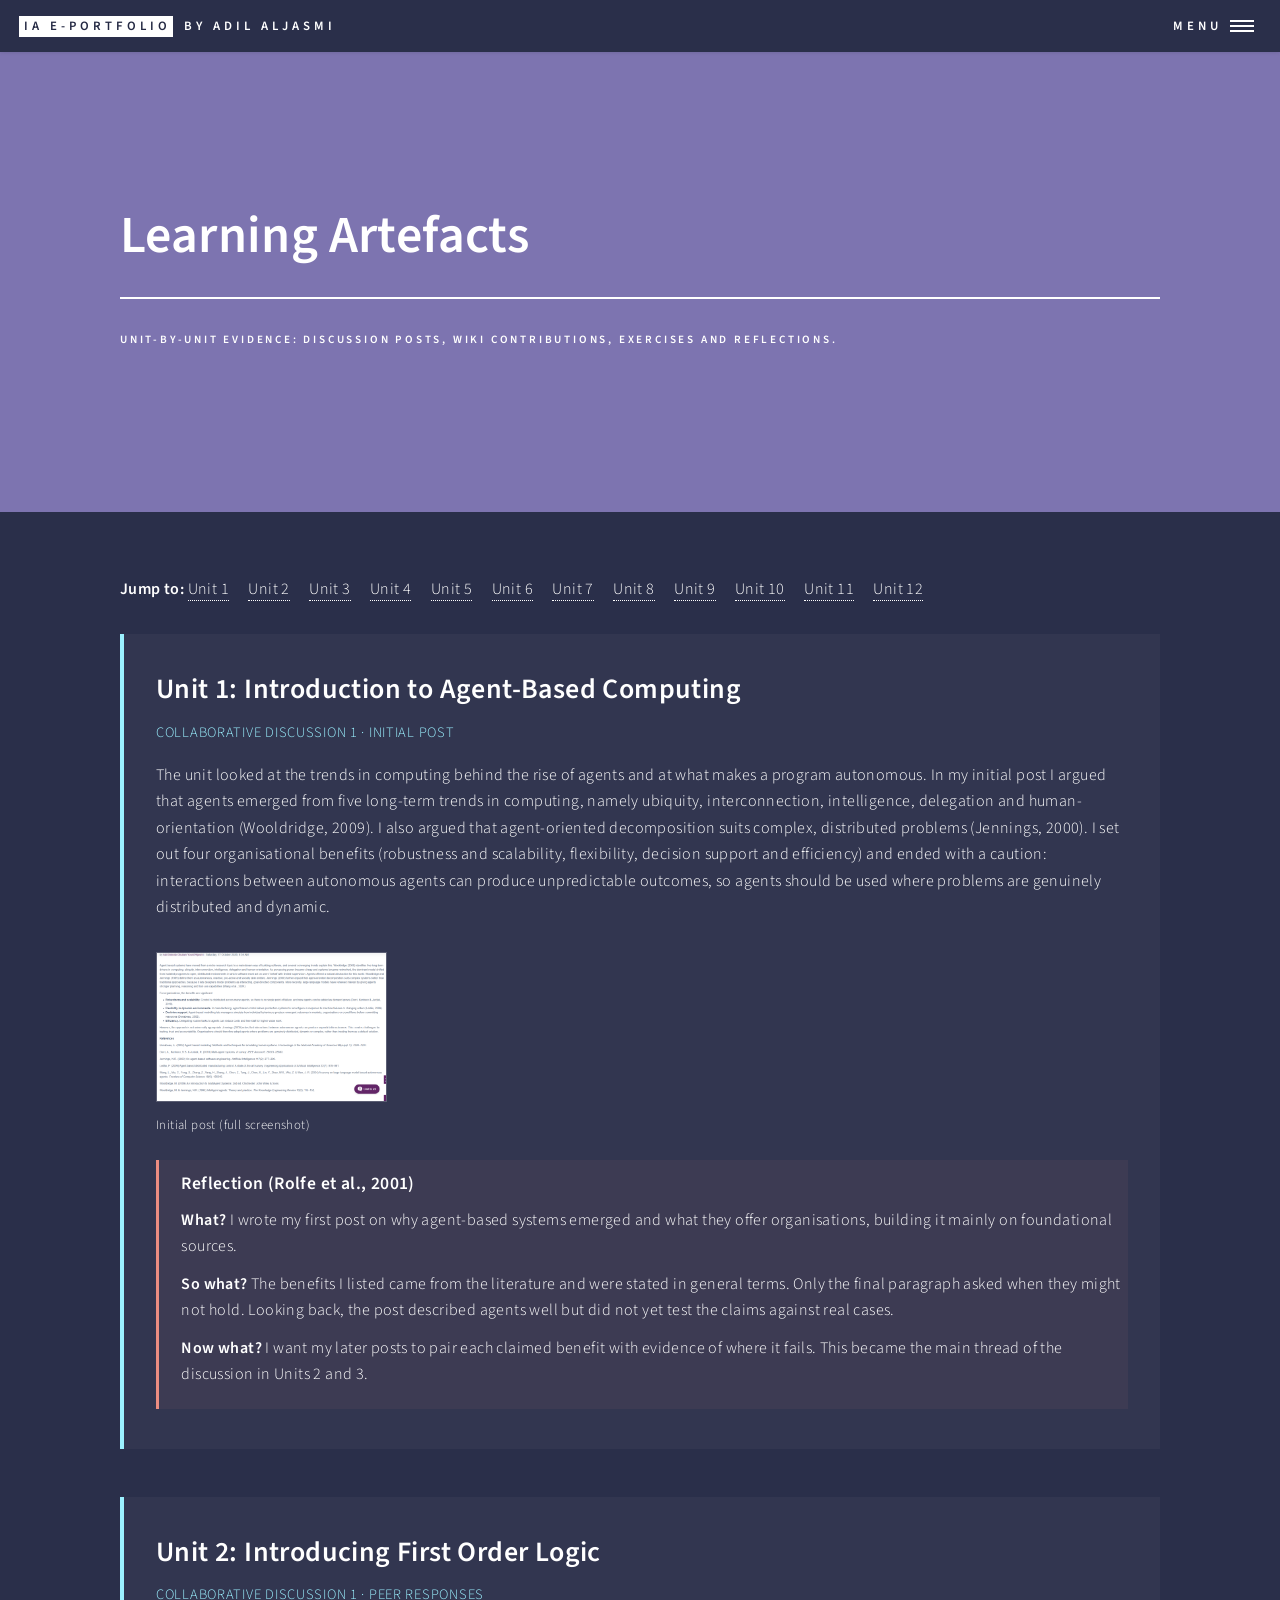
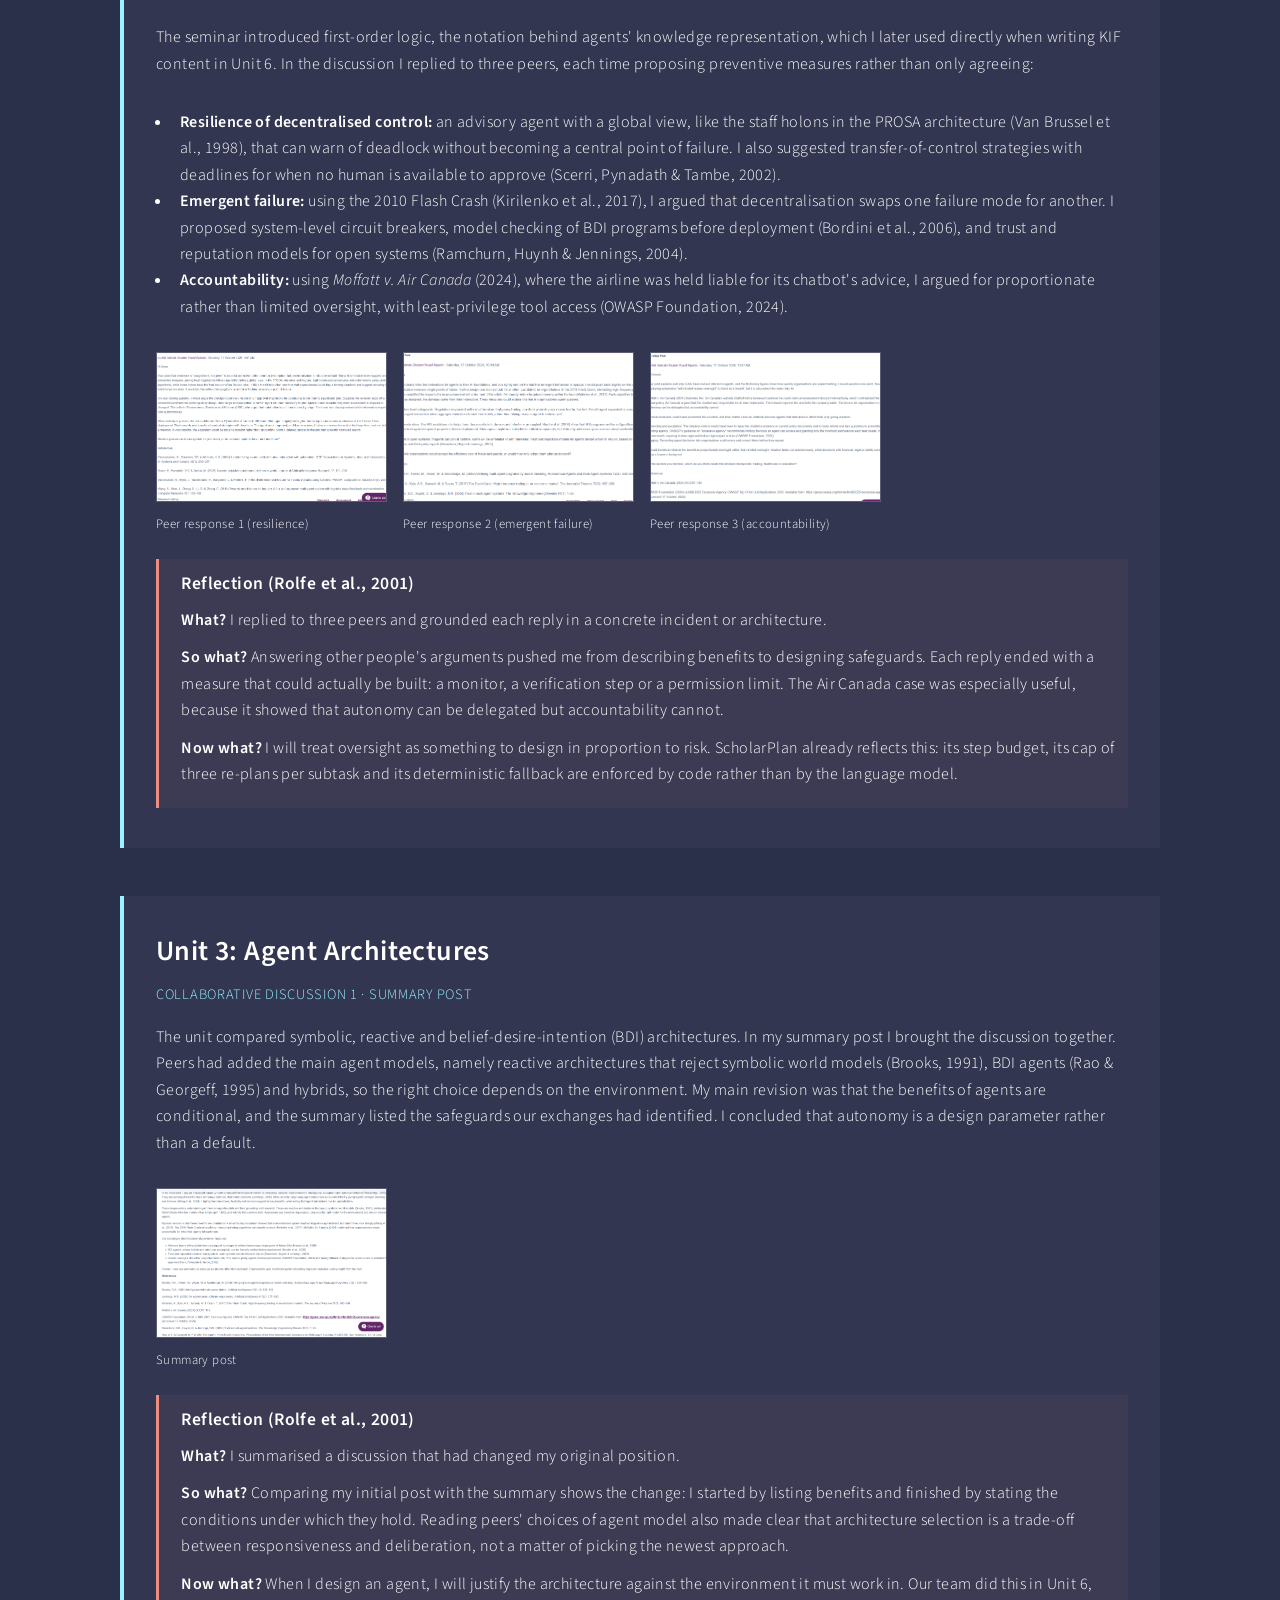
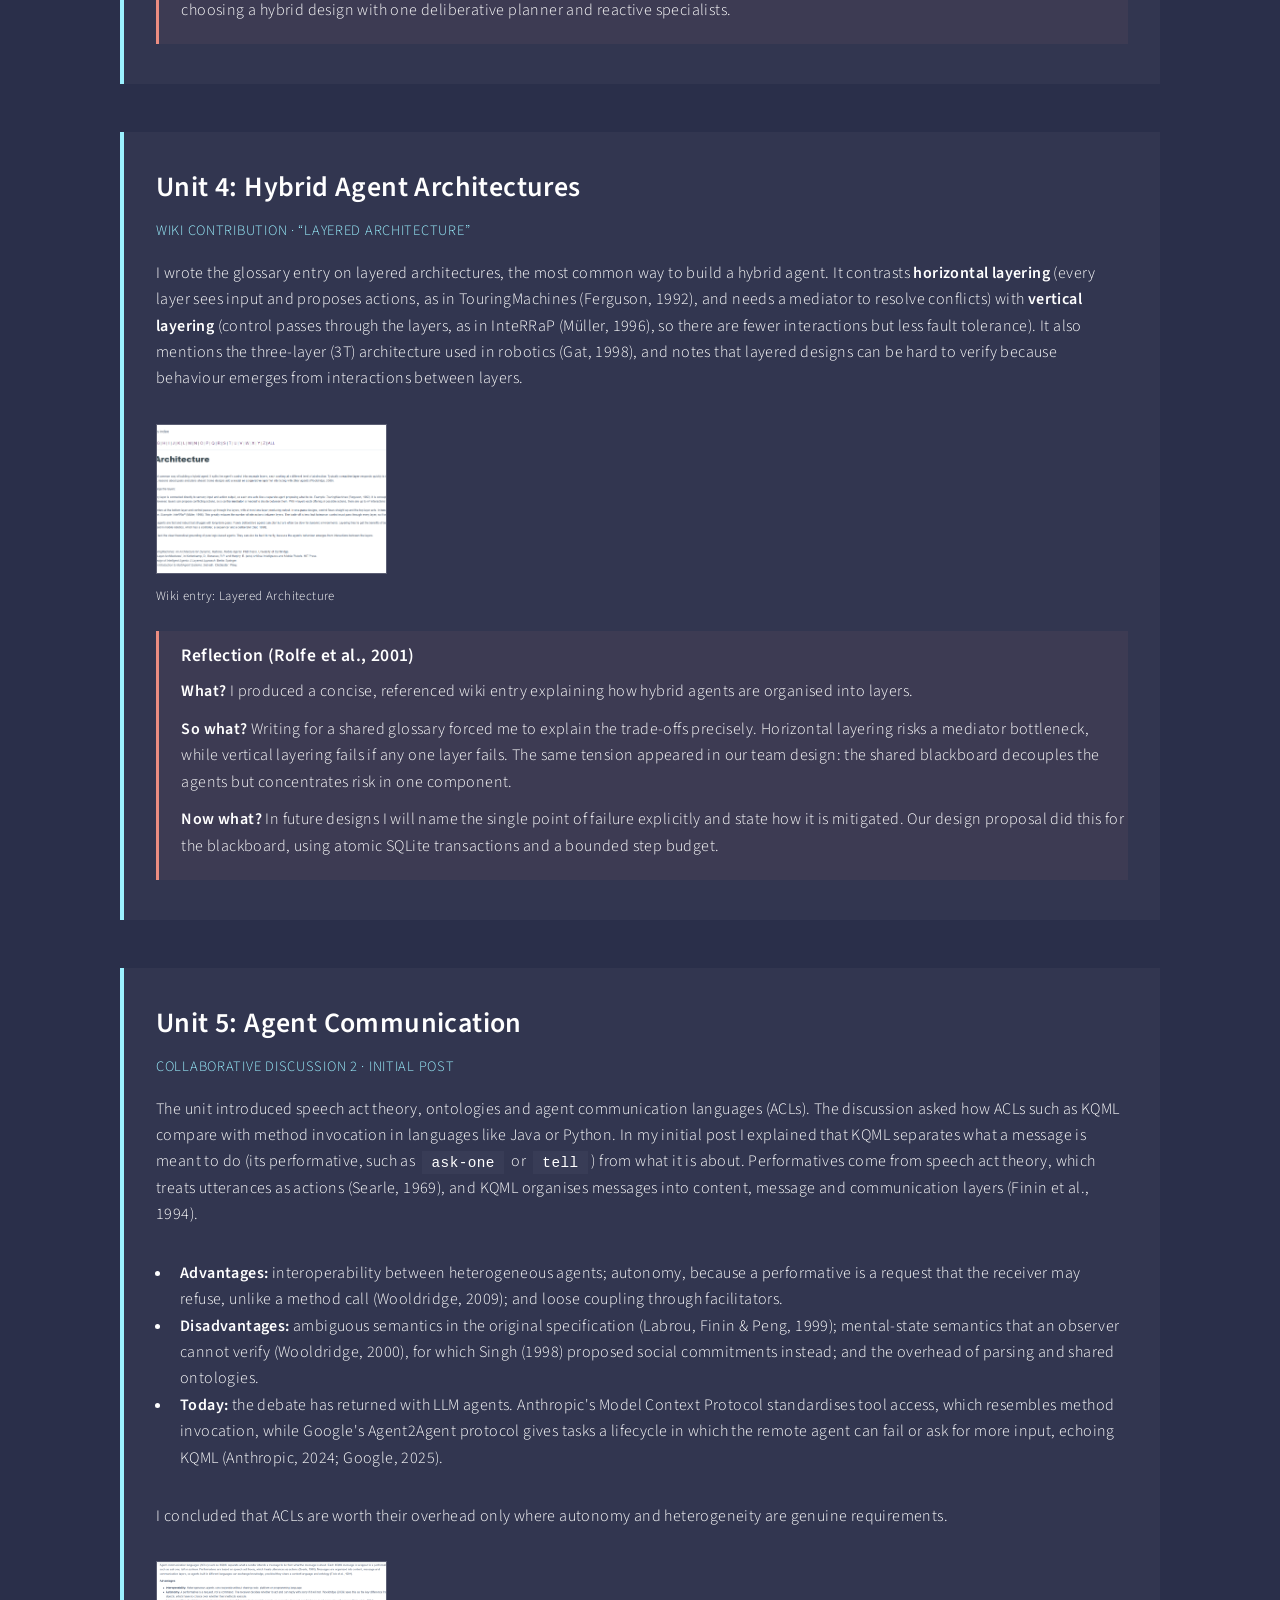
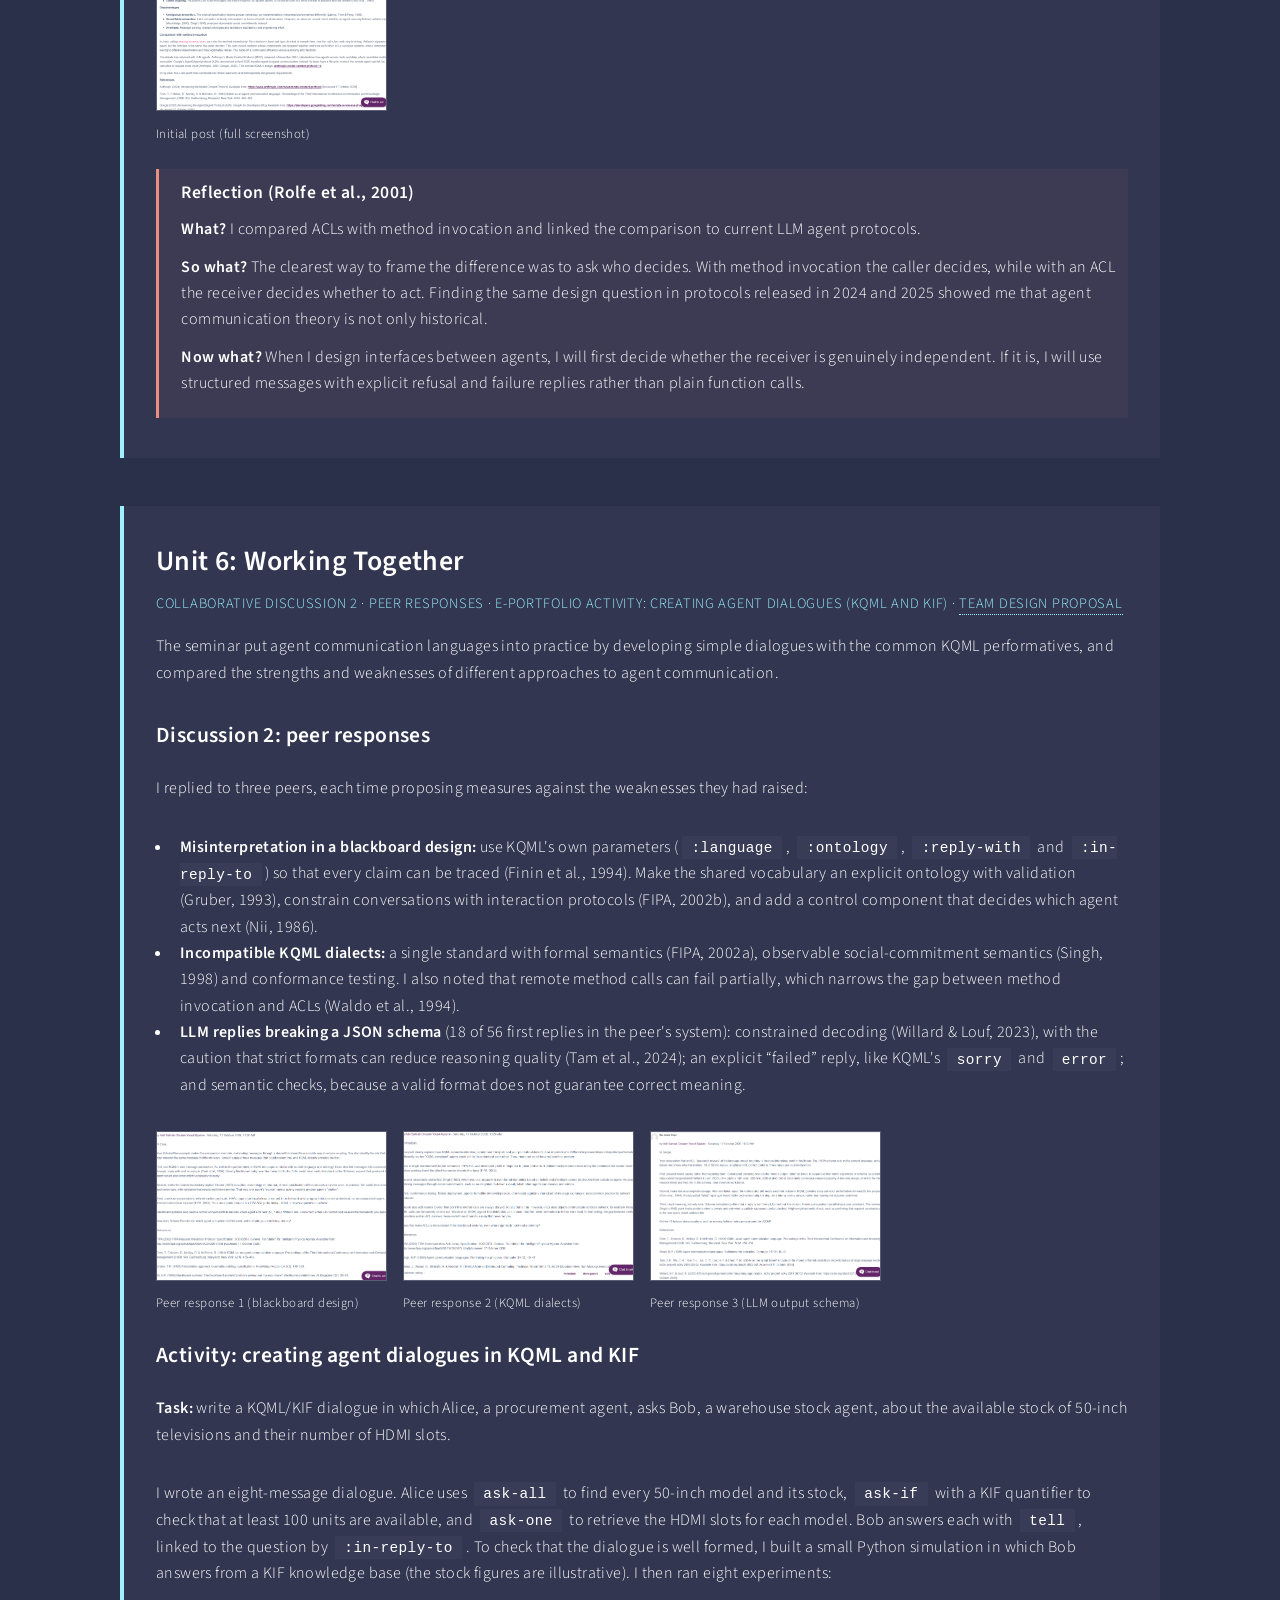
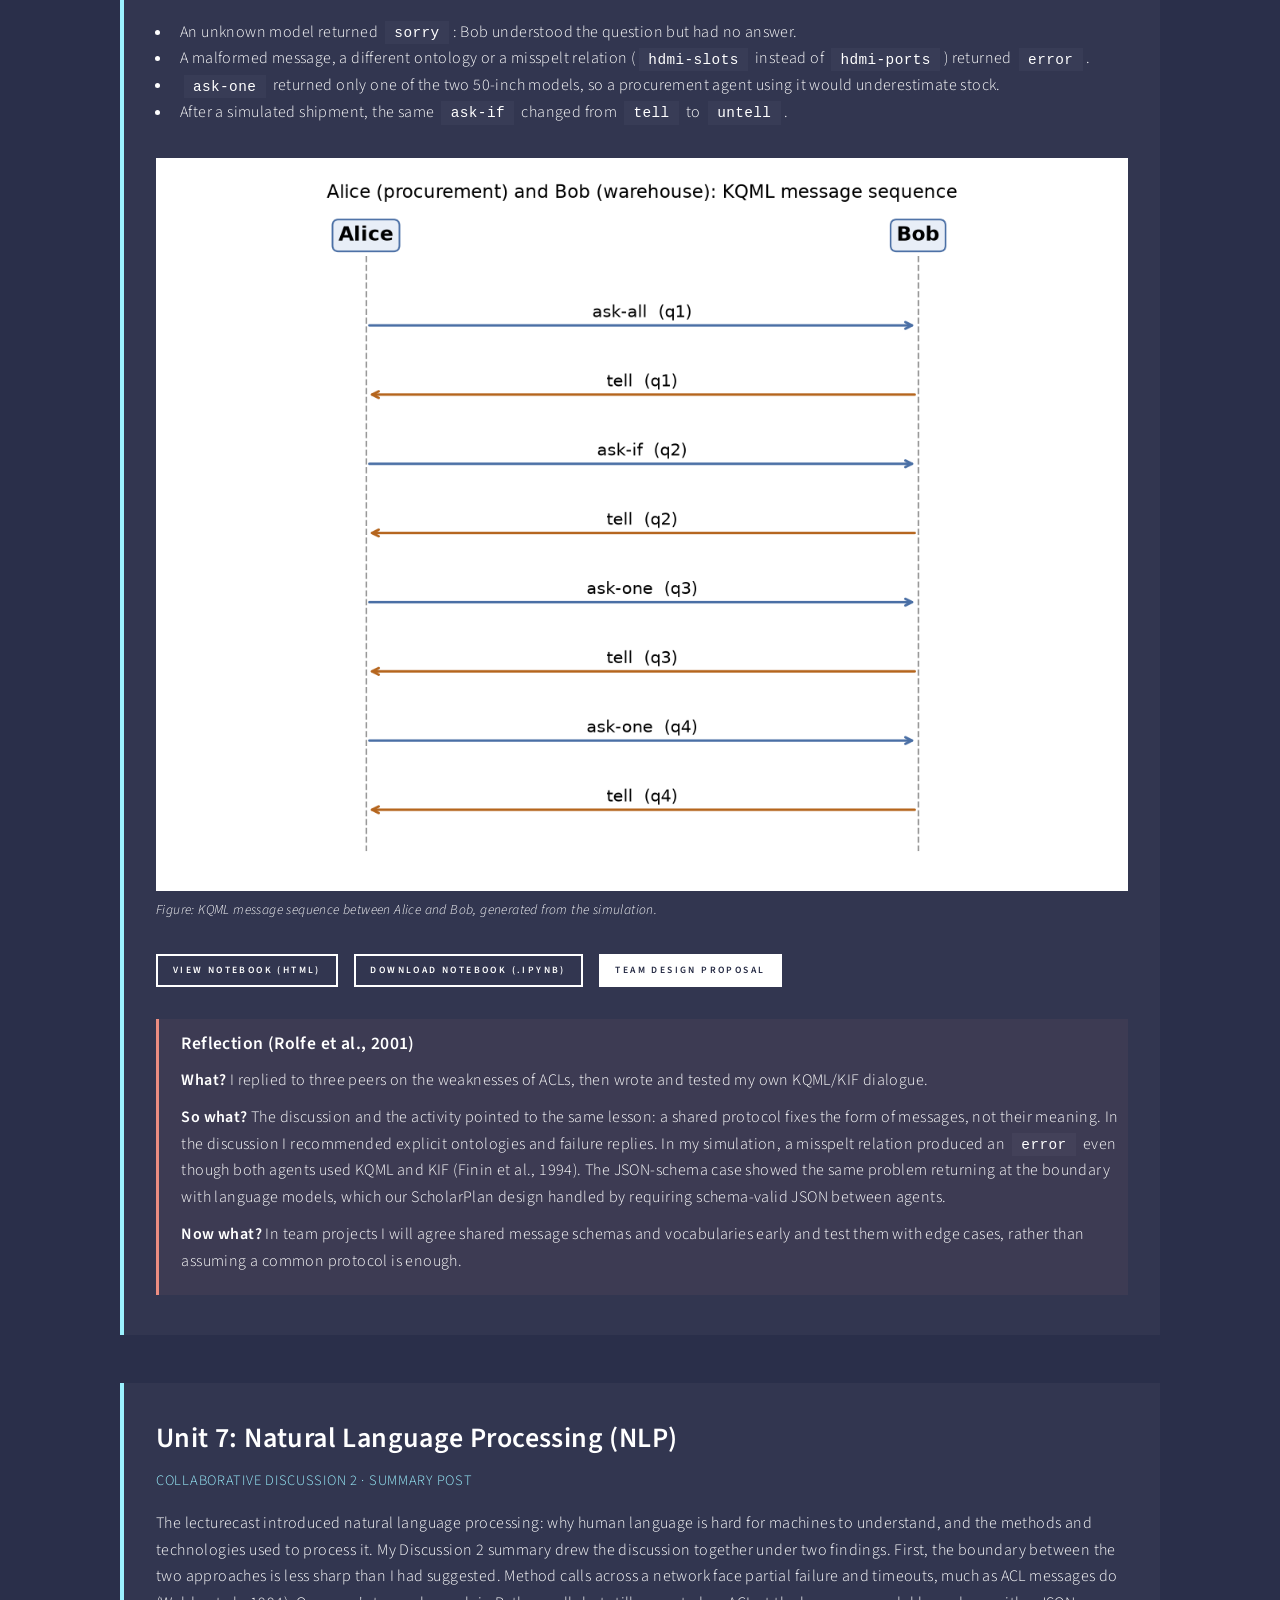
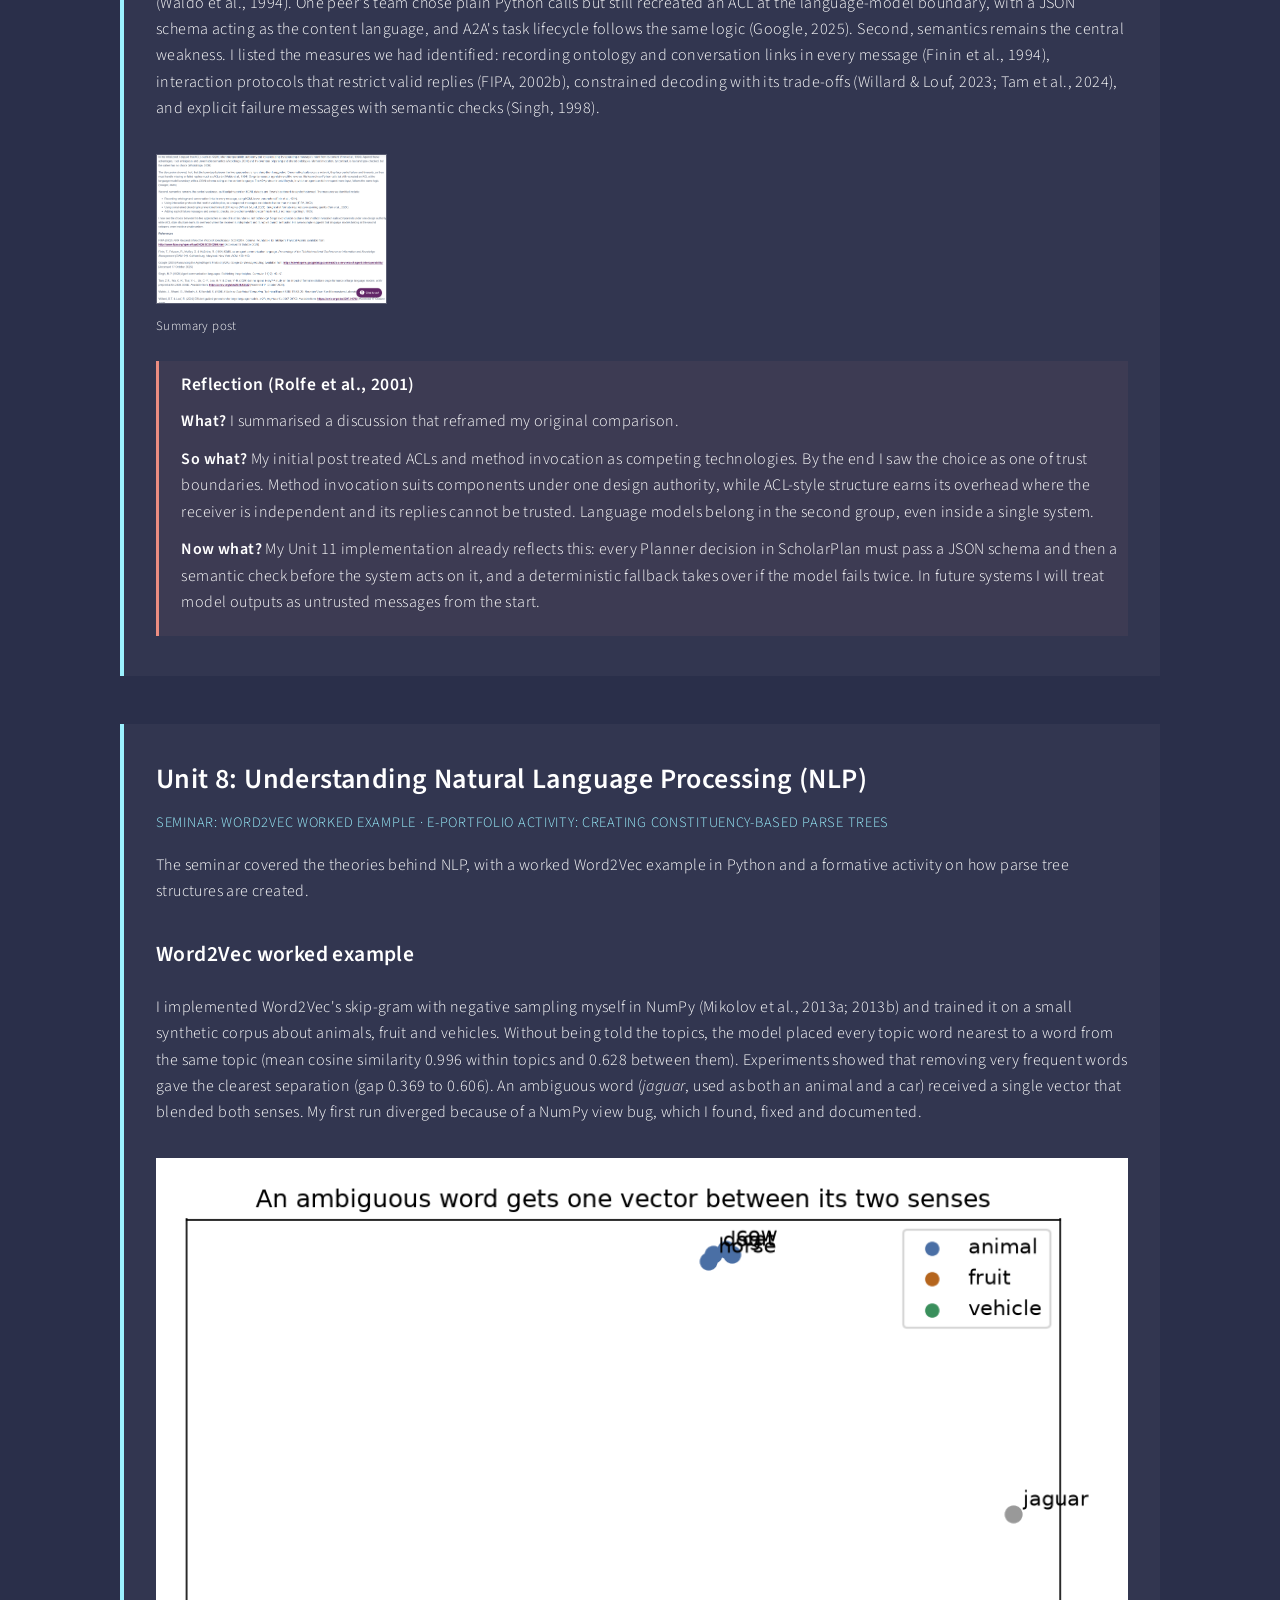
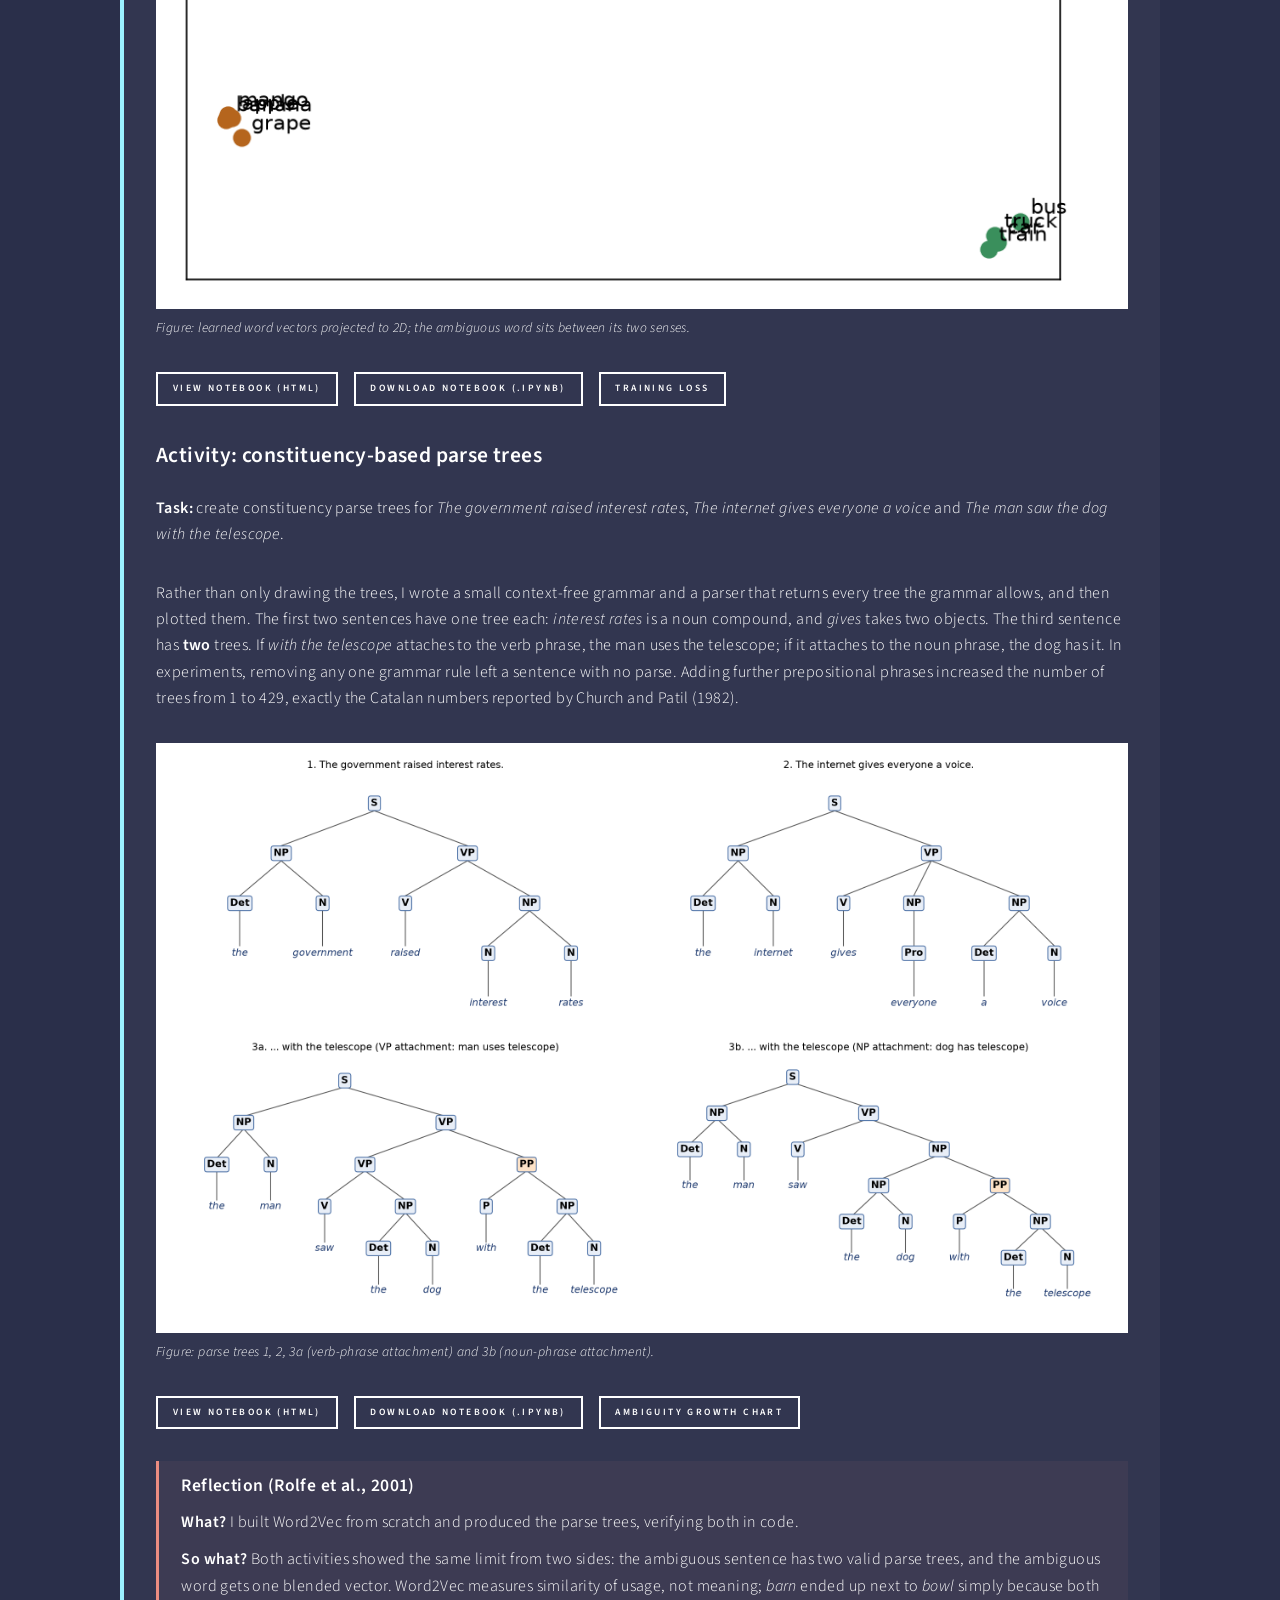
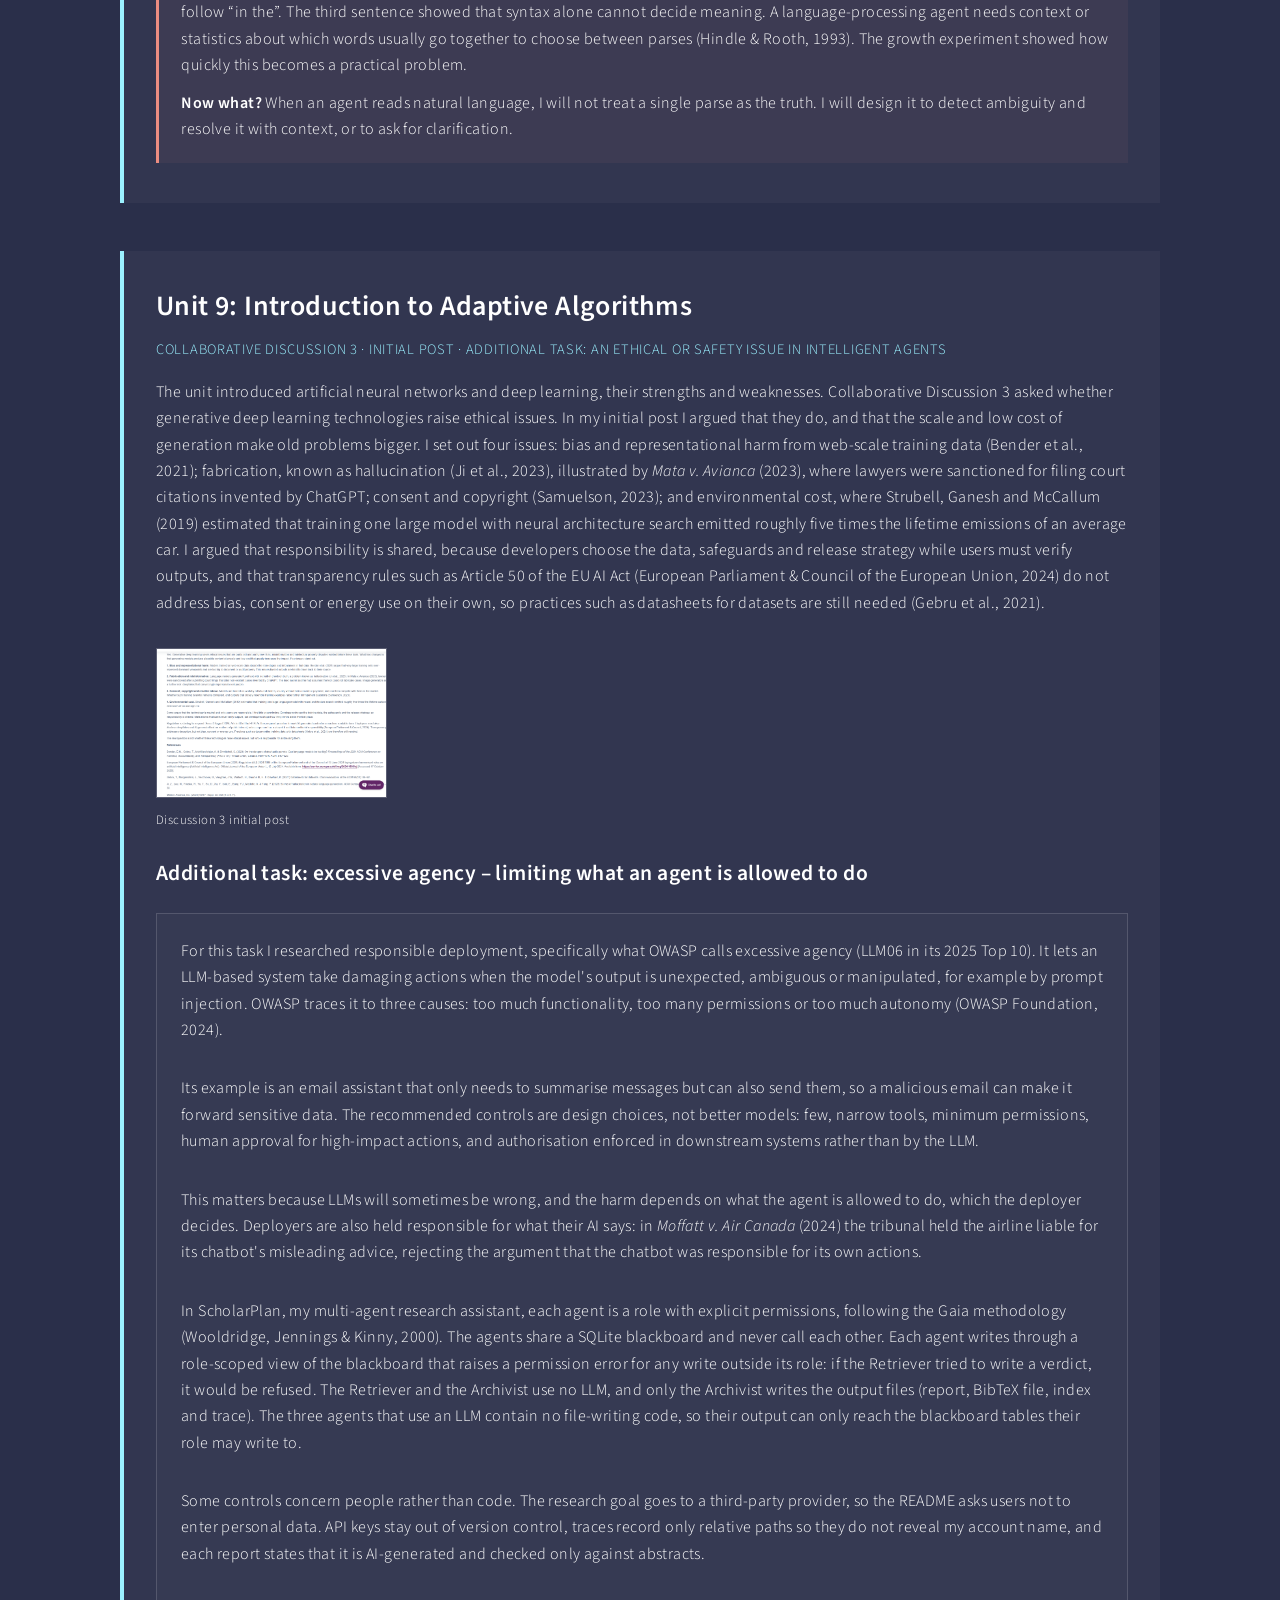
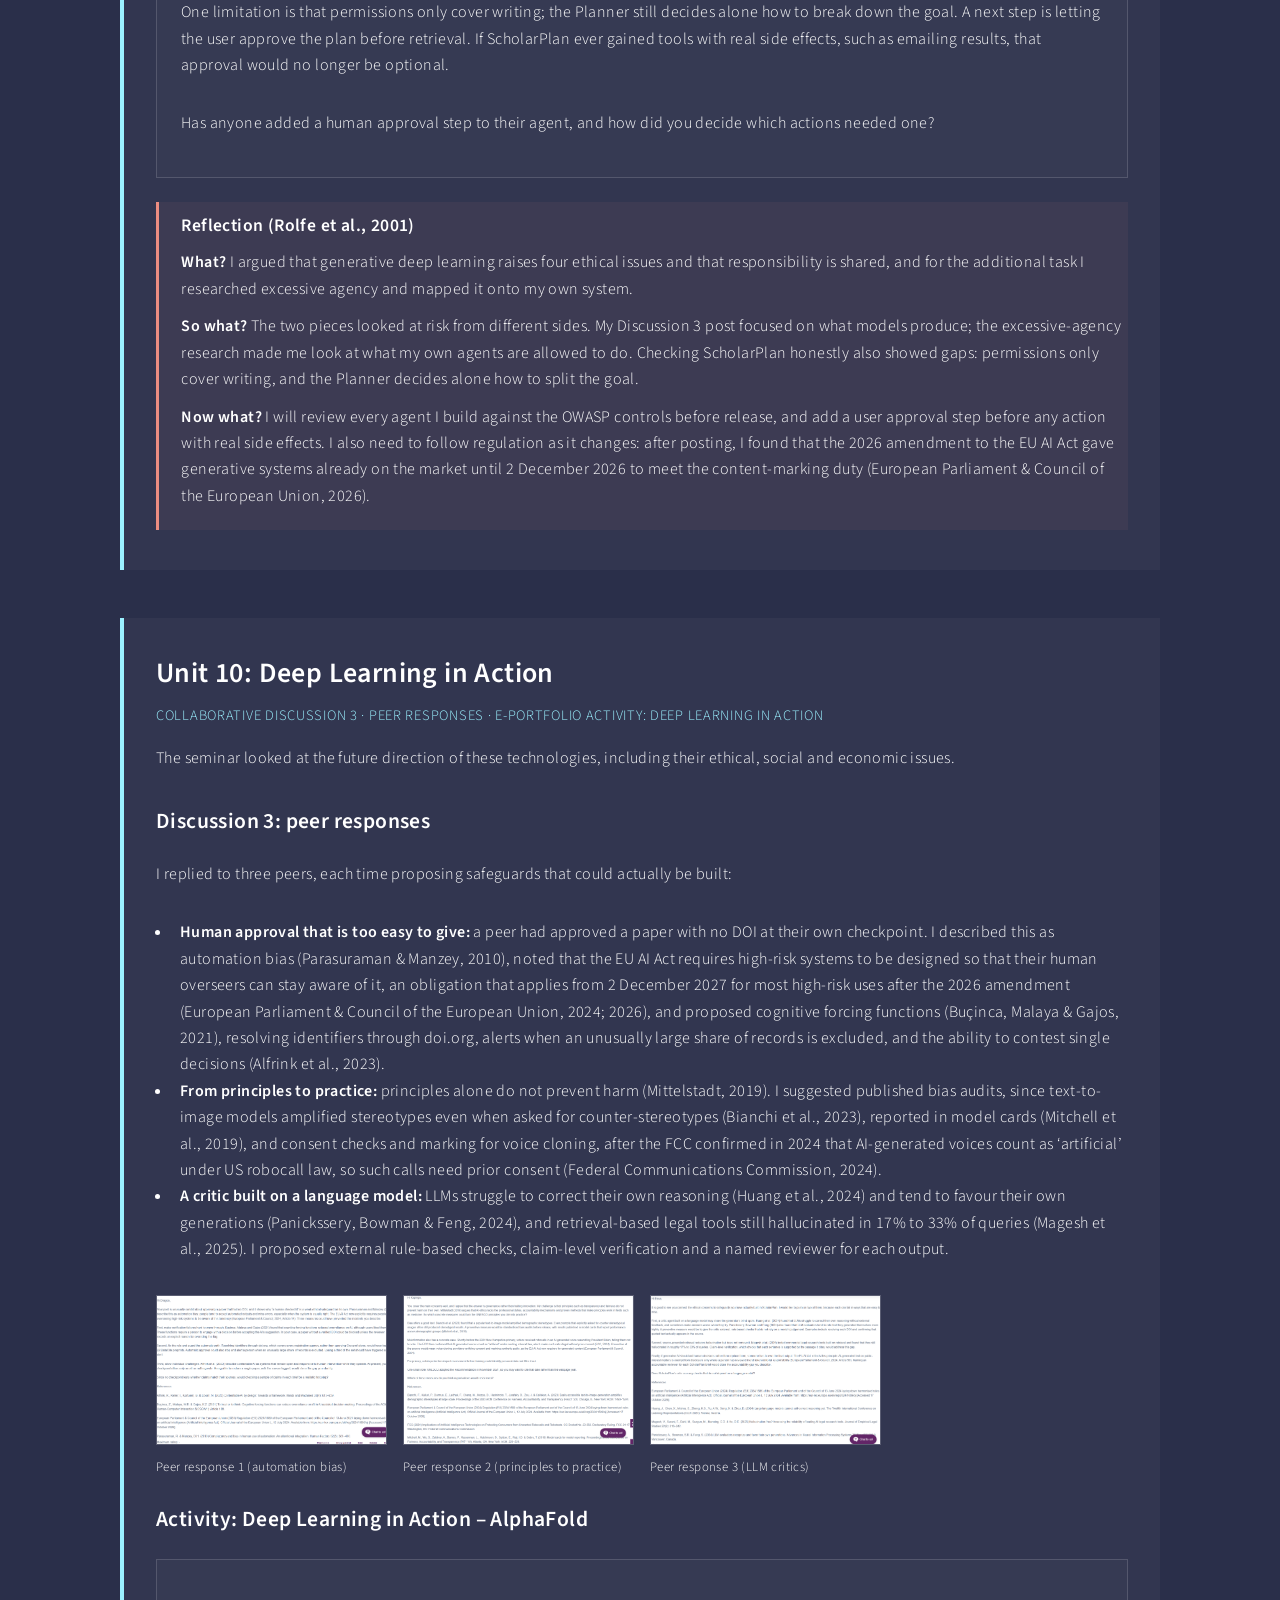
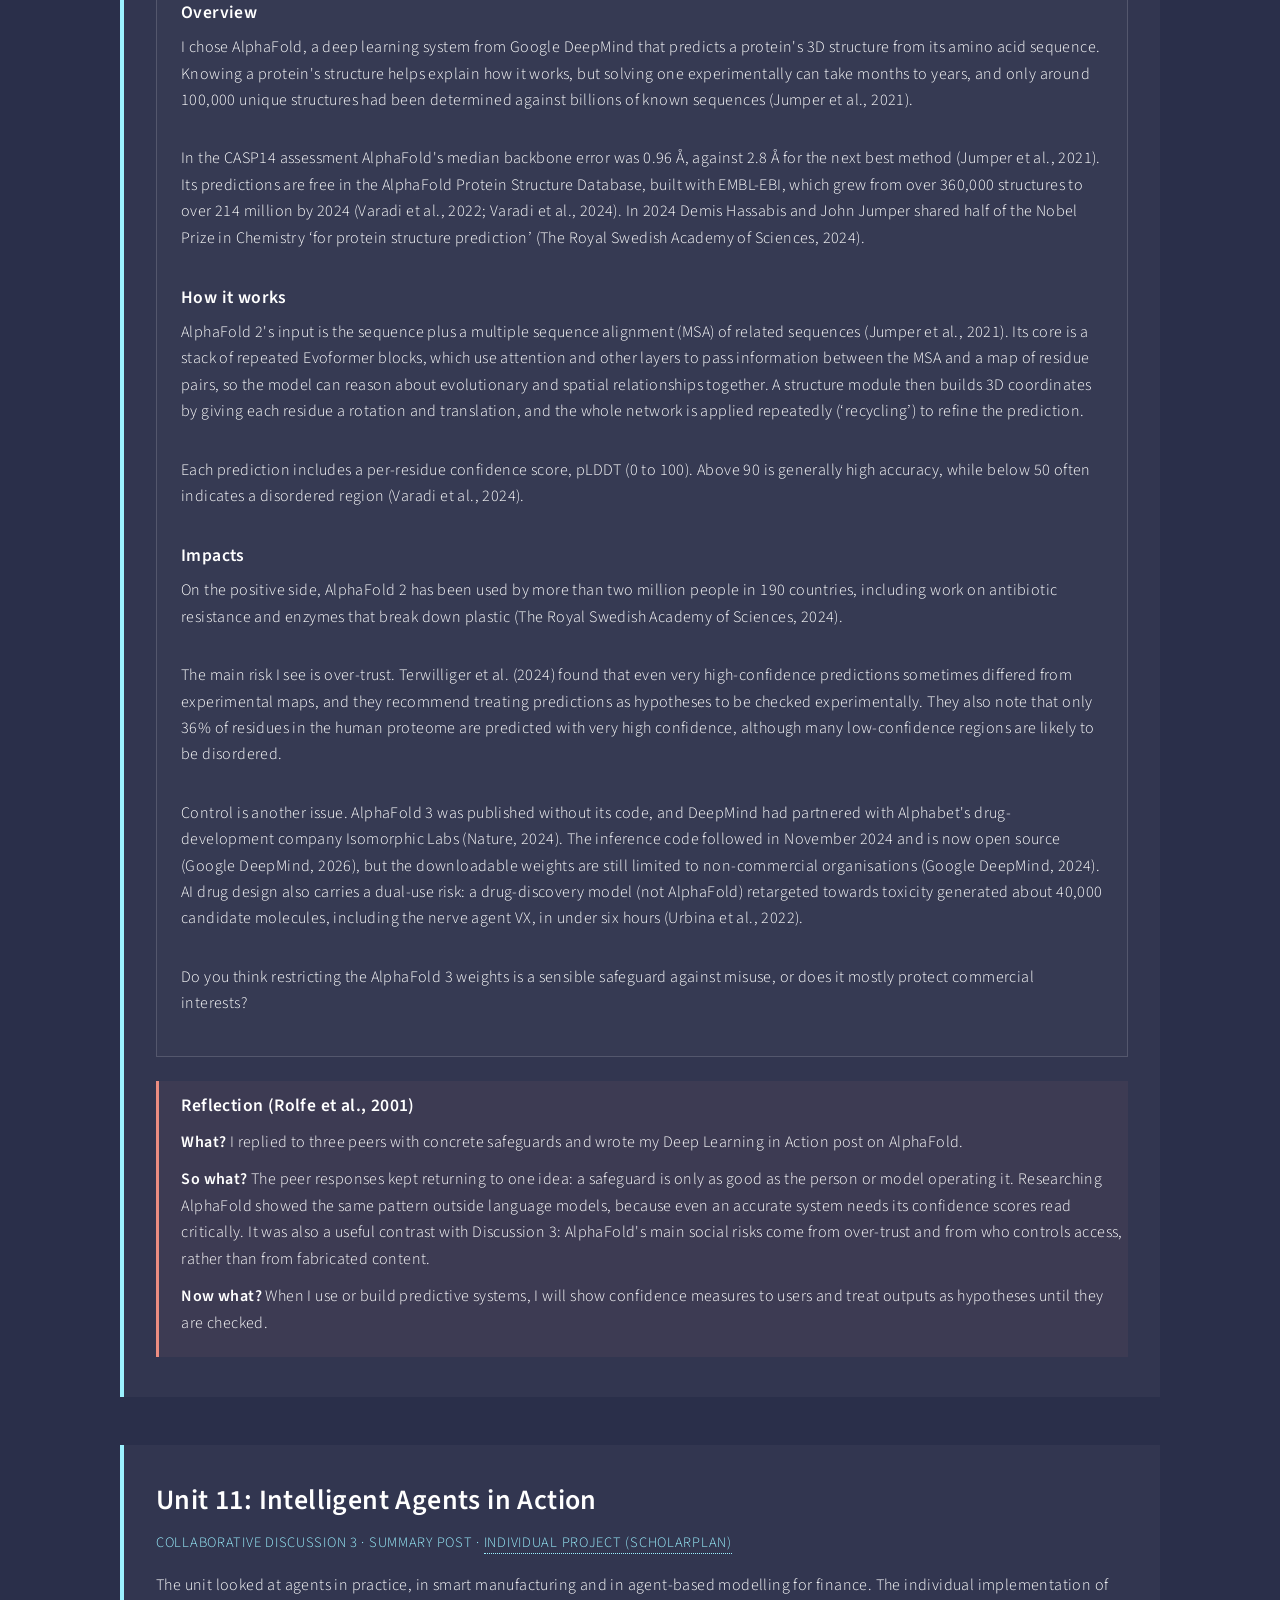
==== commit 222a6be4: "Add Units 9-12 (Collaborative Discussion 3, AlphaFold post, ethics post, seminar notes); citation an" ====
--- a/artefacts.html
+++ b/artefacts.html
@@ -43,7 +43,7 @@
 			<div id="main">
 				<section id="one">
 					<div class="inner">
-<p class="toc"><strong>Jump to:</strong> <a href="#unit1">Unit 1</a> <a href="#unit2">Unit 2</a> <a href="#unit3">Unit 3</a> <a href="#unit4">Unit 4</a> <a href="#unit5">Unit 5</a> <a href="#unit6">Unit 6</a> <a href="#unit7">Unit 7</a> <a href="#unit8">Unit 8</a></p><div class="unit" id="unit1">
+<p class="toc"><strong>Jump to:</strong> <a href="#unit1">Unit 1</a> <a href="#unit2">Unit 2</a> <a href="#unit3">Unit 3</a> <a href="#unit4">Unit 4</a> <a href="#unit5">Unit 5</a> <a href="#unit6">Unit 6</a> <a href="#unit7">Unit 7</a> <a href="#unit8">Unit 8</a> <a href="#unit9">Unit 9</a> <a href="#unit10">Unit 10</a> <a href="#unit11">Unit 11</a> <a href="#unit12">Unit 12</a></p><div class="unit" id="unit1">
 <h2>Unit 1: Introduction to Agent-Based Computing</h2>
 <p class="topic">Collaborative Discussion 1 &middot; Initial post</p>
 <p>The unit looked at the trends in computing behind the rise of agents and at what makes a program autonomous. In my initial post I argued that agents emerged from five long-term trends in computing, namely ubiquity, interconnection, intelligence, delegation and human-orientation (Wooldridge, 2009). I also argued that agent-oriented decomposition suits complex, distributed problems (Jennings, 2000). I set out four organisational benefits (robustness and scalability, flexibility, decision support and efficiency) and ended with a caution: interactions between autonomous agents can produce unpredictable outcomes, so agents should be used where problems are genuinely distributed and dynamic.</p>
@@ -61,7 +61,7 @@
 </ul>
 <div class="evidence"><a href="evidence/unit2-discussion1-peer-response-1.png" target="_blank"><img src="evidence/unit2-discussion1-peer-response-1.png" alt="Peer response 1 (resilience)" /><span>Peer response 1 (resilience)</span></a><a href="evidence/unit2-discussion1-peer-response-2.png" target="_blank"><img src="evidence/unit2-discussion1-peer-response-2.png" alt="Peer response 2 (emergent failure)" /><span>Peer response 2 (emergent failure)</span></a><a href="evidence/unit2-discussion1-peer-response-3.png" target="_blank"><img src="evidence/unit2-discussion1-peer-response-3.png" alt="Peer response 3 (accountability)" /><span>Peer response 3 (accountability)</span></a></div>
 <div class="reflection"><h4>Reflection (Rolfe et al., 2001)</h4>
-<p><strong>What?</strong> I replied to three peers and grounded each reply in a concrete incident or architecture.</p><p><strong>So what?</strong> Answering other people's arguments pushed me from describing benefits to designing safeguards. Each reply ended with a measure that could actually be built: a monitor, a verification step or a permission limit. The Air Canada case was especially useful, because it showed that autonomy can be delegated but accountability cannot.</p><p><strong>Now what?</strong> I will treat oversight as something to design in proportion to risk. In my own implementation (Unit 11) this became hard limits that code enforces rather than the language model: a step budget, a cap of three re-plans per subtask and a deterministic fallback.</p></div>
+<p><strong>What?</strong> I replied to three peers and grounded each reply in a concrete incident or architecture.</p><p><strong>So what?</strong> Answering other people's arguments pushed me from describing benefits to designing safeguards. Each reply ended with a measure that could actually be built: a monitor, a verification step or a permission limit. The Air Canada case was especially useful, because it showed that autonomy can be delegated but accountability cannot.</p><p><strong>Now what?</strong> I will treat oversight as something to design in proportion to risk. ScholarPlan already reflects this: its step budget, its cap of three re-plans per subtask and its deterministic fallback are enforced by code rather than by the language model.</p></div>
 </div><div class="unit" id="unit3">
 <h2>Unit 3: Agent Architectures</h2>
 <p class="topic">Collaborative Discussion 1 &middot; Summary post</p>
@@ -117,10 +117,10 @@
 </div><div class="unit" id="unit7">
 <h2>Unit 7: Natural Language Processing (NLP)</h2>
 <p class="topic">Collaborative Discussion 2 &middot; Summary post</p>
-<p>The lecturecast introduced natural language processing: why human language is hard for machines to understand, and the methods and technologies used to process it. This week I also closed Collaborative Discussion 2. My summary drew the discussion together under two findings. First, the boundary between the two approaches is less sharp than I had suggested. Method calls across a network face partial failure and timeouts, much as ACL messages do (Waldo et al., 1994). One peer's team chose plain Python calls but still recreated an ACL at the language-model boundary, with a JSON schema acting as the content language, and A2A's task lifecycle follows the same logic (Google, 2025). Second, semantics remains the central weakness. I listed the measures we had identified: recording ontology and conversation links in every message (Finin et al., 1994), interaction protocols that restrict valid replies (FIPA, 2002b), constrained decoding with its trade-offs (Willard &amp; Louf, 2023; Tam et al., 2024), and explicit failure messages with semantic checks (Singh, 1998).</p>
+<p>The lecturecast introduced natural language processing: why human language is hard for machines to understand, and the methods and technologies used to process it. My Discussion 2 summary drew the discussion together under two findings. First, the boundary between the two approaches is less sharp than I had suggested. Method calls across a network face partial failure and timeouts, much as ACL messages do (Waldo et al., 1994). One peer's team chose plain Python calls but still recreated an ACL at the language-model boundary, with a JSON schema acting as the content language, and A2A's task lifecycle follows the same logic (Google, 2025). Second, semantics remains the central weakness. I listed the measures we had identified: recording ontology and conversation links in every message (Finin et al., 1994), interaction protocols that restrict valid replies (FIPA, 2002b), constrained decoding with its trade-offs (Willard &amp; Louf, 2023; Tam et al., 2024), and explicit failure messages with semantic checks (Singh, 1998).</p>
 <div class="evidence"><a href="evidence/unit7-discussion2-summary-post.png" target="_blank"><img src="evidence/unit7-discussion2-summary-post.png" alt="Summary post" /><span>Summary post</span></a></div>
 <div class="reflection"><h4>Reflection (Rolfe et al., 2001)</h4>
-<p><strong>What?</strong> I summarised a discussion that reframed my original comparison.</p><p><strong>So what?</strong> My initial post treated ACLs and method invocation as competing technologies. By the end I saw the choice as one of trust boundaries. Method invocation suits components under one design authority, while ACL-style structure earns its overhead where the receiver is independent and its replies cannot be trusted. Language models belong in the second group, even inside a single system.</p><p><strong>Now what?</strong> I applied this directly in my Unit 11 implementation. Every Planner decision in ScholarPlan must pass a JSON schema and then a semantic check before the system acts on it, and a deterministic fallback takes over if the model fails twice.</p></div>
+<p><strong>What?</strong> I summarised a discussion that reframed my original comparison.</p><p><strong>So what?</strong> My initial post treated ACLs and method invocation as competing technologies. By the end I saw the choice as one of trust boundaries. Method invocation suits components under one design authority, while ACL-style structure earns its overhead where the receiver is independent and its replies cannot be trusted. Language models belong in the second group, even inside a single system.</p><p><strong>Now what?</strong> My Unit 11 implementation already reflects this: every Planner decision in ScholarPlan must pass a JSON schema and then a semantic check before the system acts on it, and a deterministic fallback takes over if the model fails twice. In future systems I will treat model outputs as untrusted messages from the start.</p></div>
 </div><div class="unit" id="unit8">
 <h2>Unit 8: Understanding Natural Language Processing (NLP)</h2>
 <p class="topic">Seminar: Word2Vec worked example &middot; e-Portfolio activity: creating constituency-based parse trees</p>
@@ -131,12 +131,77 @@
 <ul class="actions"><li><a href="evidence/unit8-word2vec.html" class="button small" target="_blank">View notebook (HTML)</a></li><li><a href="evidence/unit8-word2vec.ipynb" class="button small">Download notebook (.ipynb)</a></li><li><a href="evidence/unit8-word2vec-loss.png" class="button small" target="_blank">Training loss</a></li></ul>
 <h3>Activity: constituency-based parse trees</h3>
 <p><strong>Task:</strong> create constituency parse trees for <em>The government raised interest rates</em>, <em>The internet gives everyone a voice</em> and <em>The man saw the dog with the telescope</em>.</p>
-<p>Rather than only drawing the trees, I wrote a small context-free grammar and a parser that returns every tree the grammar allows, and then plotted them. The first two sentences have one tree each: <em>interest rates</em> is a noun compound, and <em>gives</em> takes two objects. The third sentence has <strong>two</strong> trees. If <em>with the telescope</em> attaches to the verb phrase, the man uses the telescope; if it attaches to the noun phrase, the dog has it. In experiments, removing any one grammar rule left a sentence with no parse. Adding further prepositional phrases increased the number of trees from 1 to 429, exactly the Catalan numbers reported by Church &amp; Patil (1982).</p>
+<p>Rather than only drawing the trees, I wrote a small context-free grammar and a parser that returns every tree the grammar allows, and then plotted them. The first two sentences have one tree each: <em>interest rates</em> is a noun compound, and <em>gives</em> takes two objects. The third sentence has <strong>two</strong> trees. If <em>with the telescope</em> attaches to the verb phrase, the man uses the telescope; if it attaches to the noun phrase, the dog has it. In experiments, removing any one grammar rule left a sentence with no parse. Adding further prepositional phrases increased the number of trees from 1 to 429, exactly the Catalan numbers reported by Church and Patil (1982).</p>
 <div class="figure"><img src="evidence/unit8-all-parse-trees.png" alt="Parse trees for the three sentences" /><p>Figure: parse trees 1, 2, 3a (verb-phrase attachment) and 3b (noun-phrase attachment).</p></div>
 <ul class="actions"><li><a href="evidence/unit8-parse-trees.html" class="button small" target="_blank">View notebook (HTML)</a></li><li><a href="evidence/unit8-parse-trees.ipynb" class="button small">Download notebook (.ipynb)</a></li><li><a href="evidence/unit8-pp-attachment-growth.png" class="button small" target="_blank">Ambiguity growth chart</a></li></ul>
 <div class="reflection"><h4>Reflection (Rolfe et al., 2001)</h4>
 <p><strong>What?</strong> I built Word2Vec from scratch and produced the parse trees, verifying both in code.</p><p><strong>So what?</strong> Both activities showed the same limit from two sides: the ambiguous sentence has two valid parse trees, and the ambiguous word gets one blended vector. Word2Vec measures similarity of usage, not meaning; <em>barn</em> ended up next to <em>bowl</em> simply because both follow &ldquo;in the&rdquo;. The third sentence showed that syntax alone cannot decide meaning. A language-processing agent needs context or statistics about which words usually go together to choose between parses (Hindle &amp; Rooth, 1993). The growth experiment showed how quickly this becomes a practical problem.</p><p><strong>Now what?</strong> When an agent reads natural language, I will not treat a single parse as the truth. I will design it to detect ambiguity and resolve it with context, or to ask for clarification.</p></div>
-</div><div class="refs"><h3>References</h3><p>Anthropic (2024) Introducing the Model Context Protocol. Available from: https://www.anthropic.com/news/model-context-protocol [Accessed 18 October 2026].</p><p>Bordini, R.H., Fisher, M., Visser, W. &amp; Wooldridge, M. (2006) Verifying multi-agent programs by model checking. <em>Autonomous Agents and Multi-Agent Systems</em> 12(2): 239&ndash;256.</p><p>Brooks, R.A. (1991) Intelligence without representation. <em>Artificial Intelligence</em> 47(1&ndash;3): 139&ndash;159.</p><p>Church, K. &amp; Patil, R. (1982) Coping with syntactic ambiguity or how to put the block in the box on the table. <em>American Journal of Computational Linguistics</em> 8(3&ndash;4): 139&ndash;149.</p><p>Ferguson, I.A. (1992) <em>TouringMachines: An Architecture for Dynamic, Rational, Mobile Agents</em>. Technical Report UCAM-CL-TR-273. Cambridge: University of Cambridge Computer Laboratory.</p><p>Finin, T., Fritzson, R., McKay, D. &amp; McEntire, R. (1994) KQML as an agent communication language. <em>Proceedings of the Third International Conference on Information and Knowledge Management (CIKM '94)</em>. Gaithersburg, Maryland. New York: ACM. 456&ndash;463.</p><p>FIPA (2002a) <em>FIPA Communicative Act Library Specification</em>. SC00037J. Geneva: Foundation for Intelligent Physical Agents. Available from: http://www.fipa.org/specs/fipa00037/SC00037J.html [Accessed 18 October 2026].</p><p>FIPA (2002b) <em>FIPA Request Interaction Protocol Specification</em>. SC00026H. Geneva: Foundation for Intelligent Physical Agents. Available from: http://www.fipa.org/specs/fipa00026/SC00026H.html [Accessed 18 October 2026].</p><p>Gat, E. (1998) On three-layer architectures. In: Kortenkamp, D., Bonasso, R.P. &amp; Murphy, R. (eds.) <em>Artificial Intelligence and Mobile Robots</em>. Menlo Park: AAAI Press. 195&ndash;210.</p><p>Google (2025) Announcing the Agent2Agent Protocol (A2A). <em>Google for Developers Blog</em>. Available from: https://developers.googleblog.com/en/a2a-a-new-era-of-agent-interoperability/ [Accessed 18 October 2026].</p><p>Gruber, T.R. (1993) A translation approach to portable ontology specifications. <em>Knowledge Acquisition</em> 5(2): 199&ndash;220.</p><p>Hindle, D. &amp; Rooth, M. (1993) Structural ambiguity and lexical relations. <em>Computational Linguistics</em> 19(1): 103&ndash;120.</p><p>Jennings, N.R. (2000) On agent-based software engineering. <em>Artificial Intelligence</em> 117(2): 277&ndash;296.</p><p>Kirilenko, A., Kyle, A.S., Samadi, M. &amp; Tuzun, T. (2017) The Flash Crash: High-frequency trading in an electronic market. <em>The Journal of Finance</em> 72(3): 967&ndash;998.</p><p>Labrou, Y., Finin, T. &amp; Peng, Y. (1999) Agent communication languages: The current landscape. <em>IEEE Intelligent Systems</em> 14(2): 45&ndash;52.</p><p>Mikolov, T., Chen, K., Corrado, G. &amp; Dean, J. (2013a) Efficient estimation of word representations in vector space. <em>arXiv preprint</em> arXiv:1301.3781. Available from: https://arxiv.org/abs/1301.3781 [Accessed 18 October 2026].</p><p>Mikolov, T., Sutskever, I., Chen, K., Corrado, G. &amp; Dean, J. (2013b) Distributed representations of words and phrases and their compositionality. <em>Advances in Neural Information Processing Systems 26 (NIPS 2013)</em>. Available from: https://arxiv.org/abs/1310.4546 [Accessed 18 October 2026].</p><p>M&uuml;ller, J.P. (1996) <em>The Design of Intelligent Agents: A Layered Approach</em>. Lecture Notes in Artificial Intelligence 1177. Berlin: Springer.</p><p>Moffatt v. Air Canada (2024) BCCRT 149.</p><p>Nii, H.P. (1986) Blackboard systems: The blackboard model of problem solving and the evolution of blackboard architectures. <em>AI Magazine</em> 7(2): 38&ndash;53.</p><p>OWASP Foundation (2024) LLM06:2025 Excessive Agency. <em>OWASP Top 10 for LLM Applications 2025</em>. Available from: https://genai.owasp.org/llmrisk/llm062025-excessive-agency/ [Accessed 18 October 2026].</p><p>Ramchurn, S.D., Huynh, D. &amp; Jennings, N.R. (2004) Trust in multi-agent systems. <em>The Knowledge Engineering Review</em> 19(1): 1&ndash;25.</p><p>Rao, A.S. &amp; Georgeff, M.P. (1995) BDI agents: From theory to practice. <em>Proceedings of the First International Conference on Multi-Agent Systems (ICMAS-95)</em>. San Francisco, 12&ndash;14 June. Menlo Park: AAAI Press. 312&ndash;319.</p><p>Rolfe, G., Freshwater, D. &amp; Jasper, M. (2001) <em>Critical Reflection in Nursing and the Helping Professions: A User's Guide</em>. Basingstoke: Palgrave Macmillan.</p><p>Scerri, P., Pynadath, D.V. &amp; Tambe, M. (2002) Towards adjustable autonomy for the real world. <em>Journal of Artificial Intelligence Research</em> 17: 171&ndash;228.</p><p>Searle, J.R. (1969) <em>Speech Acts: An Essay in the Philosophy of Language</em>. Cambridge: Cambridge University Press.</p><p>Singh, M.P. (1998) Agent communication languages: Rethinking the principles. <em>Computer</em> 31(12): 40&ndash;47.</p><p>Tam, Z.R., Wu, C.-K., Tsai, Y.-L., Lin, C.-Y., Lee, H.-Y. &amp; Chen, Y.-N. (2024) Let me speak freely? A study on the impact of format restrictions on performance of large language models. <em>arXiv preprint</em> arXiv:2408.02442. Available from: https://arxiv.org/abs/2408.02442 [Accessed 18 October 2026].</p><p>Van Brussel, H., Wyns, J., Valckenaers, P., Bongaerts, L. &amp; Peeters, P. (1998) Reference architecture for holonic manufacturing systems: PROSA. <em>Computers in Industry</em> 37(3): 255&ndash;274.</p><p>Waldo, J., Wyant, G., Wollrath, A. &amp; Kendall, S. (1994) <em>A Note on Distributed Computing</em>. Technical Report SMLI TR-94-29. Mountain View: Sun Microsystems Laboratories.</p><p>Willard, B.T. &amp; Louf, R. (2023) Efficient guided generation for large language models. <em>arXiv preprint</em> arXiv:2307.09702. Available from: https://arxiv.org/abs/2307.09702 [Accessed 18 October 2026].</p><p>Wooldridge, M. (2000) Semantic issues in the verification of agent communication languages. <em>Autonomous Agents and Multi-Agent Systems</em> 3(1): 9&ndash;31.</p><p>Wooldridge, M. (2009) <em>An Introduction to MultiAgent Systems</em>. 2nd ed. Chichester: John Wiley &amp; Sons.</p><p class="note">Full reference lists for each post are shown in the linked screenshots and notebooks.</p></div>
+</div><div class="unit" id="unit9">
+<h2>Unit 9: Introduction to Adaptive Algorithms</h2>
+<p class="topic">Collaborative Discussion 3 &middot; Initial post &middot; Additional task: an ethical or safety issue in intelligent agents</p>
+<p>The unit introduced artificial neural networks and deep learning, their strengths and weaknesses. Collaborative Discussion 3 asked whether generative deep learning technologies raise ethical issues. In my initial post I argued that they do, and that the scale and low cost of generation make old problems bigger. I set out four issues: bias and representational harm from web-scale training data (Bender et al., 2021); fabrication, known as hallucination (Ji et al., 2023), illustrated by <em>Mata v. Avianca</em> (2023), where lawyers were sanctioned for filing court citations invented by ChatGPT; consent and copyright (Samuelson, 2023); and environmental cost, where Strubell, Ganesh and McCallum (2019) estimated that training one large model with neural architecture search emitted roughly five times the lifetime emissions of an average car. I argued that responsibility is shared, because developers choose the data, safeguards and release strategy while users must verify outputs, and that transparency rules such as Article 50 of the EU AI Act (European Parliament &amp; Council of the European Union, 2024) do not address bias, consent or energy use on their own, so practices such as datasheets for datasets are still needed (Gebru et al., 2021).</p>
+<div class="evidence"><a href="evidence/unit9-discussion3-initial-post.png" target="_blank"><img src="evidence/unit9-discussion3-initial-post.png" alt="Discussion 3 initial post" /><span>Discussion 3 initial post</span></a></div>
+<h3>Additional task: excessive agency &ndash; limiting what an agent is allowed to do</h3>
+<div class="post">
+<p>For this task I researched responsible deployment, specifically what OWASP calls excessive agency (LLM06 in its 2025 Top 10). It lets an LLM-based system take damaging actions when the model's output is unexpected, ambiguous or manipulated, for example by prompt injection. OWASP traces it to three causes: too much functionality, too many permissions or too much autonomy (OWASP Foundation, 2024).</p>
+<p>Its example is an email assistant that only needs to summarise messages but can also send them, so a malicious email can make it forward sensitive data. The recommended controls are design choices, not better models: few, narrow tools, minimum permissions, human approval for high-impact actions, and authorisation enforced in downstream systems rather than by the LLM.</p>
+<p>This matters because LLMs will sometimes be wrong, and the harm depends on what the agent is allowed to do, which the deployer decides. Deployers are also held responsible for what their AI says: in <em>Moffatt v. Air Canada</em> (2024) the tribunal held the airline liable for its chatbot's misleading advice, rejecting the argument that the chatbot was responsible for its own actions.</p>
+<p>In ScholarPlan, my multi-agent research assistant, each agent is a role with explicit permissions, following the Gaia methodology (Wooldridge, Jennings &amp; Kinny, 2000). The agents share a SQLite blackboard and never call each other. Each agent writes through a role-scoped view of the blackboard that raises a permission error for any write outside its role: if the Retriever tried to write a verdict, it would be refused. The Retriever and the Archivist use no LLM, and only the Archivist writes the output files (report, BibTeX file, index and trace). The three agents that use an LLM contain no file-writing code, so their output can only reach the blackboard tables their role may write to.</p>
+<p>Some controls concern people rather than code. The research goal goes to a third-party provider, so the README asks users not to enter personal data. API keys stay out of version control, traces record only relative paths so they do not reveal my account name, and each report states that it is AI-generated and checked only against abstracts.</p>
+<p>One limitation is that permissions only cover writing; the Planner still decides alone how to break down the goal. A next step is letting the user approve the plan before retrieval. If ScholarPlan ever gained tools with real side effects, such as emailing results, that approval would no longer be optional.</p>
+<p>Has anyone added a human approval step to their agent, and how did you decide which actions needed one?</p>
+</div>
+<div class="reflection"><h4>Reflection (Rolfe et al., 2001)</h4>
+<p><strong>What?</strong> I argued that generative deep learning raises four ethical issues and that responsibility is shared, and for the additional task I researched excessive agency and mapped it onto my own system.</p><p><strong>So what?</strong> The two pieces looked at risk from different sides. My Discussion 3 post focused on what models produce; the excessive-agency research made me look at what my own agents are allowed to do. Checking ScholarPlan honestly also showed gaps: permissions only cover writing, and the Planner decides alone how to split the goal.</p><p><strong>Now what?</strong> I will review every agent I build against the OWASP controls before release, and add a user approval step before any action with real side effects. I also need to follow regulation as it changes: after posting, I found that the 2026 amendment to the EU AI Act gave generative systems already on the market until 2 December 2026 to meet the content-marking duty (European Parliament &amp; Council of the European Union, 2026).</p></div>
+</div><div class="unit" id="unit10">
+<h2>Unit 10: Deep Learning in Action</h2>
+<p class="topic">Collaborative Discussion 3 &middot; Peer responses &middot; e-Portfolio activity: Deep Learning in Action</p>
+<p>The seminar looked at the future direction of these technologies, including their ethical, social and economic issues.</p>
+<h3>Discussion 3: peer responses</h3>
+<p>I replied to three peers, each time proposing safeguards that could actually be built:</p>
+<ul>
+<li><strong>Human approval that is too easy to give:</strong> a peer had approved a paper with no DOI at their own checkpoint. I described this as automation bias (Parasuraman &amp; Manzey, 2010), noted that the EU AI Act requires high-risk systems to be designed so that their human overseers can stay aware of it, an obligation that applies from 2 December 2027 for most high-risk uses after the 2026 amendment (European Parliament &amp; Council of the European Union, 2024; 2026), and proposed cognitive forcing functions (Bu&ccedil;inca, Malaya &amp; Gajos, 2021), resolving identifiers through doi.org, alerts when an unusually large share of records is excluded, and the ability to contest single decisions (Alfrink et al., 2023).</li>
+<li><strong>From principles to practice:</strong> principles alone do not prevent harm (Mittelstadt, 2019). I suggested published bias audits, since text-to-image models amplified stereotypes even when asked for counter-stereotypes (Bianchi et al., 2023), reported in model cards (Mitchell et al., 2019), and consent checks and marking for voice cloning, after the FCC confirmed in 2024 that AI-generated voices count as &lsquo;artificial&rsquo; under US robocall law, so such calls need prior consent (Federal Communications Commission, 2024).</li>
+<li><strong>A critic built on a language model:</strong> LLMs struggle to correct their own reasoning (Huang et al., 2024) and tend to favour their own generations (Panickssery, Bowman &amp; Feng, 2024), and retrieval-based legal tools still hallucinated in 17% to 33% of queries (Magesh et al., 2025). I proposed external rule-based checks, claim-level verification and a named reviewer for each output.</li>
+</ul>
+<div class="evidence"><a href="evidence/unit10-discussion3-peer-response-1.png" target="_blank"><img src="evidence/unit10-discussion3-peer-response-1.png" alt="Peer response 1 (automation bias)" /><span>Peer response 1 (automation bias)</span></a><a href="evidence/unit10-discussion3-peer-response-2.png" target="_blank"><img src="evidence/unit10-discussion3-peer-response-2.png" alt="Peer response 2 (principles to practice)" /><span>Peer response 2 (principles to practice)</span></a><a href="evidence/unit10-discussion3-peer-response-3.png" target="_blank"><img src="evidence/unit10-discussion3-peer-response-3.png" alt="Peer response 3 (LLM critics)" /><span>Peer response 3 (LLM critics)</span></a></div>
+<h3>Activity: Deep Learning in Action &ndash; AlphaFold</h3>
+<div class="post">
+<h4>Overview</h4>
+<p>I chose AlphaFold, a deep learning system from Google DeepMind that predicts a protein's 3D structure from its amino acid sequence. Knowing a protein's structure helps explain how it works, but solving one experimentally can take months to years, and only around 100,000 unique structures had been determined against billions of known sequences (Jumper et al., 2021).</p>
+<p>In the CASP14 assessment AlphaFold's median backbone error was 0.96 &Aring;, against 2.8 &Aring; for the next best method (Jumper et al., 2021). Its predictions are free in the AlphaFold Protein Structure Database, built with EMBL-EBI, which grew from over 360,000 structures to over 214 million by 2024 (Varadi et al., 2022; Varadi et al., 2024). In 2024 Demis Hassabis and John Jumper shared half of the Nobel Prize in Chemistry &lsquo;for protein structure prediction&rsquo; (The Royal Swedish Academy of Sciences, 2024).</p>
+<h4>How it works</h4>
+<p>AlphaFold 2's input is the sequence plus a multiple sequence alignment (MSA) of related sequences (Jumper et al., 2021). Its core is a stack of repeated Evoformer blocks, which use attention and other layers to pass information between the MSA and a map of residue pairs, so the model can reason about evolutionary and spatial relationships together. A structure module then builds 3D coordinates by giving each residue a rotation and translation, and the whole network is applied repeatedly (&lsquo;recycling&rsquo;) to refine the prediction.</p>
+<p>Each prediction includes a per-residue confidence score, pLDDT (0 to 100). Above 90 is generally high accuracy, while below 50 often indicates a disordered region (Varadi et al., 2024).</p>
+<h4>Impacts</h4>
+<p>On the positive side, AlphaFold 2 has been used by more than two million people in 190 countries, including work on antibiotic resistance and enzymes that break down plastic (The Royal Swedish Academy of Sciences, 2024).</p>
+<p>The main risk I see is over-trust. Terwilliger et al. (2024) found that even very high-confidence predictions sometimes differed from experimental maps, and they recommend treating predictions as hypotheses to be checked experimentally. They also note that only 36% of residues in the human proteome are predicted with very high confidence, although many low-confidence regions are likely to be disordered.</p>
+<p>Control is another issue. AlphaFold 3 was published without its code, and DeepMind had partnered with Alphabet's drug-development company Isomorphic Labs (Nature, 2024). The inference code followed in November 2024 and is now open source (Google DeepMind, 2026), but the downloadable weights are still limited to non-commercial organisations (Google DeepMind, 2024). AI drug design also carries a dual-use risk: a drug-discovery model (not AlphaFold) retargeted towards toxicity generated about 40,000 candidate molecules, including the nerve agent VX, in under six hours (Urbina et al., 2022).</p>
+<p>Do you think restricting the AlphaFold 3 weights is a sensible safeguard against misuse, or does it mostly protect commercial interests?</p>
+</div>
+<div class="reflection"><h4>Reflection (Rolfe et al., 2001)</h4>
+<p><strong>What?</strong> I replied to three peers with concrete safeguards and wrote my Deep Learning in Action post on AlphaFold.</p><p><strong>So what?</strong> The peer responses kept returning to one idea: a safeguard is only as good as the person or model operating it. Researching AlphaFold showed the same pattern outside language models, because even an accurate system needs its confidence scores read critically. It was also a useful contrast with Discussion 3: AlphaFold's main social risks come from over-trust and from who controls access, rather than from fabricated content.</p><p><strong>Now what?</strong> When I use or build predictive systems, I will show confidence measures to users and treat outputs as hypotheses until they are checked.</p></div>
+</div><div class="unit" id="unit11">
+<h2>Unit 11: Intelligent Agents in Action</h2>
+<p class="topic">Collaborative Discussion 3 &middot; Summary post &middot; <a href="individual-project.html">individual project (ScholarPlan)</a></p>
+<p>The unit looked at agents in practice, in smart manufacturing and in agent-based modelling for finance. The individual implementation of ScholarPlan was due at the end of this unit. In my Discussion 3 summary I said the discussion had changed my answer. My initial post had assumed that human review was a reliable safeguard, but peers showed how fragile it is: automation bias leads people to accept automated outputs and miss errors (Parasuraman &amp; Manzey, 2010), a model-based critic may share the blind spots of the model it checks (Huang et al., 2024), and principles do not prevent harm without concrete mechanisms (Mittelstadt, 2019). I listed the measures we had identified (cognitive forcing functions, external rule-based checks, the ability to contest individual decisions and published bias audits) and concluded that the question is not only who is responsible, but whether the people made responsible can genuinely exercise that responsibility.</p>
+<div class="evidence"><a href="evidence/unit11-discussion3-summary-post.png" target="_blank"><img src="evidence/unit11-discussion3-summary-post.png" alt="Discussion 3 summary post" /><span>Discussion 3 summary post</span></a></div>
+<div class="reflection"><h4>Reflection (Rolfe et al., 2001)</h4>
+<p><strong>What?</strong> I summarised Discussion 3 after building my individual ScholarPlan implementation.</p><p><strong>So what?</strong> The discussion moved my answer from &lsquo;who is responsible&rsquo; to &lsquo;can the responsible person actually catch errors&rsquo;. My own system showed why: ScholarPlan's Critic already had a rule-based pre-check, but it only confirmed that cited claim IDs were verified, so in its first live run an uncited bridging sentence in the synthesis was accepted (README, section 11). An automated checker can also be a weak safeguard.</p><p><strong>Now what?</strong> I will extend rule-based checks to every sentence, so that each factual sentence must cite a verified claim, as I set out in my README, and never rely on a model-based checker alone.</p></div>
+</div><div class="unit" id="unit12">
+<h2>Unit 12: The Future of Intelligent Agents</h2>
+<p class="topic">Seminar &middot; the future of the technology from Unit 10</p>
+<p>The final seminar asked us to discuss where the technology we wrote about in Unit 10 is heading. These were my notes.</p>
+<div class="post">
+<h4>The future of AlphaFold</h4>
+<p>AlphaFold, which I wrote about in Unit 10, is moving from single proteins towards whole molecular systems. AlphaFold 3 predicts complexes containing proteins, nucleic acids, small molecules, ions and modified residues, and is more accurate on protein&ndash;ligand interactions than specialised docking tools (Abramson et al., 2024). Because many medicines are small molecules that bind to proteins, this is the step that matters most for drug discovery.</p>
+<p>The open problems point to the next research directions. AlphaFold 3 predicts static structures, not how molecules move in solution, and running it with different random seeds does not approximate that movement; it can also produce &lsquo;hallucinations&rsquo; in disordered regions (Abramson et al., 2024). Its authors expect further gains as experimental methods such as cryo-electron microscopy supply new training data, so experiments and prediction are likely to keep improving each other rather than one replacing the other.</p>
+<p>The social question changes as prediction is built into automated design pipelines. Someone still has to decide when a prediction is good enough to act on, and experimental checking (Terwilliger et al., 2024) then becomes both a bottleneck and a safeguard.</p>
+<p><strong>Discussion questions:</strong> (1) Will predicting molecular motion need a different kind of model, or mainly more experimental data? (2) In an automated drug-design pipeline, who should sign off that a prediction is reliable enough to act on?</p>
+</div>
+<div class="reflection"><h4>Reflection (Rolfe et al., 2001)</h4>
+<p><strong>What?</strong> I prepared notes on where AlphaFold is heading for the final seminar.</p><p><strong>So what?</strong> Looking forward made me weigh capability against verification: the technology is extending to whole molecular systems, but its limits on motion and disorder mean experiments remain essential.</p><p><strong>Now what?</strong> When I build agents that act on model predictions, I will decide in advance who checks a prediction, and how, before anything is done with it.</p></div>
+</div><div class="refs"><h3>References</h3><p>Abramson, J., Adler, J., Dunger, J. et al. (2024) Accurate structure prediction of biomolecular interactions with AlphaFold 3. <em>Nature</em> 630(8016): 493&ndash;500.</p><p>Alfrink, K., Keller, I., Kortuem, G. &amp; Doorn, N. (2023) Contestable AI by design: Towards a framework. <em>Minds and Machines</em> 33(4): 613&ndash;639.</p><p>Anthropic (2024) Introducing the Model Context Protocol. Available from: https://www.anthropic.com/news/model-context-protocol [Accessed 18 October 2026].</p><p>Bender, E.M., Gebru, T., McMillan-Major, A. &amp; Shmitchell, S. (2021) On the dangers of stochastic parrots: Can language models be too big? <em>Proceedings of the 2021 ACM Conference on Fairness, Accountability, and Transparency (FAccT '21)</em>. Virtual Event, Canada. New York: ACM. 610&ndash;623.</p><p>Bianchi, F., Kalluri, P., Durmus, E., Ladhak, F., Cheng, M., Nozza, D., Hashimoto, T., Jurafsky, D., Zou, J. &amp; Caliskan, A. (2023) Easily accessible text-to-image generation amplifies demographic stereotypes at large scale. <em>Proceedings of the 2023 ACM Conference on Fairness, Accountability, and Transparency (FAccT '23)</em>. Chicago, IL. New York: ACM. 1493&ndash;1504.</p><p>Bordini, R.H., Fisher, M., Visser, W. &amp; Wooldridge, M. (2006) Verifying multi-agent programs by model checking. <em>Autonomous Agents and Multi-Agent Systems</em> 12(2): 239&ndash;256.</p><p>Brooks, R.A. (1991) Intelligence without representation. <em>Artificial Intelligence</em> 47(1&ndash;3): 139&ndash;159.</p><p>Bu&ccedil;inca, Z., Malaya, M.B. &amp; Gajos, K.Z. (2021) To trust or to think: Cognitive forcing functions can reduce overreliance on AI in AI-assisted decision-making. <em>Proceedings of the ACM on Human-Computer Interaction</em> 5(CSCW1): Article 188.</p><p>Church, K. &amp; Patil, R. (1982) Coping with syntactic ambiguity or how to put the block in the box on the table. <em>American Journal of Computational Linguistics</em> 8(3&ndash;4): 139&ndash;149.</p><p>European Parliament &amp; Council of the European Union (2024) Regulation (EU) 2024/1689 of the European Parliament and of the Council of 13 June 2024 laying down harmonised rules on artificial intelligence (Artificial Intelligence Act). <em>Official Journal of the European Union</em> L, 12 July 2024. Available from: https://eur-lex.europa.eu/eli/reg/2024/1689/oj [Accessed 18 October 2026].</p><p>European Parliament &amp; Council of the European Union (2026) Regulation (EU) 2026/1744 of the European Parliament and of the Council of 8 July 2026 amending Regulations (EU) 2024/1689, (EU) 2018/1139 and (EU) 2023/1230 as regards the simplification of the implementation of harmonised rules on artificial intelligence (Digital Omnibus on AI). <em>Official Journal of the European Union</em> L, 24 July 2026. Available from: https://eur-lex.europa.eu/eli/reg/2026/1744/oj [Accessed 18 October 2026].</p><p>Federal Communications Commission (FCC) (2024) <em>Implications of Artificial Intelligence Technologies on Protecting Consumers from Unwanted Robocalls and Robotexts</em>. CG Docket No. 23-362. Declaratory Ruling, FCC 24-17. Available from: https://docs.fcc.gov/public/attachments/FCC-24-17A1.pdf [Accessed 18 October 2026].</p><p>Ferguson, I.A. (1992) <em>TouringMachines: An Architecture for Dynamic, Rational, Mobile Agents</em>. Technical Report UCAM-CL-TR-273. Cambridge: University of Cambridge Computer Laboratory.</p><p>Finin, T., Fritzson, R., McKay, D. &amp; McEntire, R. (1994) KQML as an agent communication language. <em>Proceedings of the Third International Conference on Information and Knowledge Management (CIKM '94)</em>. Gaithersburg, Maryland. New York: ACM. 456&ndash;463.</p><p>FIPA (2002a) <em>FIPA Communicative Act Library Specification</em>. SC00037J. Geneva: Foundation for Intelligent Physical Agents. Available from: http://www.fipa.org/specs/fipa00037/SC00037J.html [Accessed 18 October 2026].</p><p>FIPA (2002b) <em>FIPA Request Interaction Protocol Specification</em>. SC00026H. Geneva: Foundation for Intelligent Physical Agents. Available from: http://www.fipa.org/specs/fipa00026/SC00026H.html [Accessed 18 October 2026].</p><p>Gat, E. (1998) On three-layer architectures. In: Kortenkamp, D., Bonasso, R.P. &amp; Murphy, R. (eds.) <em>Artificial Intelligence and Mobile Robots</em>. Menlo Park: AAAI Press. 195&ndash;210.</p><p>Gebru, T., Morgenstern, J., Vecchione, B., Vaughan, J.W., Wallach, H., Daum&eacute; III, H. &amp; Crawford, K. (2021) Datasheets for datasets. <em>Communications of the ACM</em> 64(12): 86&ndash;92.</p><p>Google (2025) Announcing the Agent2Agent Protocol (A2A). <em>Google for Developers Blog</em>. Available from: https://developers.googleblog.com/en/a2a-a-new-era-of-agent-interoperability/ [Accessed 18 October 2026].</p><p>Google DeepMind (2024) AlphaFold 3 Model Parameters Terms of Use. Available from: https://github.com/google-deepmind/alphafold3/blob/main/WEIGHTS_TERMS_OF_USE.md [Accessed 18 October 2026].</p><p>Google DeepMind (2026) AlphaFold 3. GitHub repository. Available from: https://github.com/google-deepmind/alphafold3 [Accessed 18 October 2026].</p><p>Gruber, T.R. (1993) A translation approach to portable ontology specifications. <em>Knowledge Acquisition</em> 5(2): 199&ndash;220.</p><p>Hindle, D. &amp; Rooth, M. (1993) Structural ambiguity and lexical relations. <em>Computational Linguistics</em> 19(1): 103&ndash;120.</p><p>Huang, J., Chen, X., Mishra, S., Zheng, H.S., Yu, A.W., Song, X. &amp; Zhou, D. (2024) Large language models cannot self-correct reasoning yet. <em>The Twelfth International Conference on Learning Representations (ICLR 2024)</em>. Vienna, Austria.</p><p>Jennings, N.R. (2000) On agent-based software engineering. <em>Artificial Intelligence</em> 117(2): 277&ndash;296.</p><p>Ji, Z., Lee, N., Frieske, R., Yu, T., Su, D., Xu, Y., Ishii, E., Bang, Y.J., Madotto, A. &amp; Fung, P. (2023) Survey of hallucination in natural language generation. <em>ACM Computing Surveys</em> 55(12): 1&ndash;38.</p><p>Jumper, J., Evans, R., Pritzel, A. et al. (2021) Highly accurate protein structure prediction with AlphaFold. <em>Nature</em> 596(7873): 583&ndash;589.</p><p>Kirilenko, A., Kyle, A.S., Samadi, M. &amp; Tuzun, T. (2017) The Flash Crash: High-frequency trading in an electronic market. <em>The Journal of Finance</em> 72(3): 967&ndash;998.</p><p>Labrou, Y., Finin, T. &amp; Peng, Y. (1999) Agent communication languages: The current landscape. <em>IEEE Intelligent Systems</em> 14(2): 45&ndash;52.</p><p>Magesh, V., Surani, F., Dahl, M., Suzgun, M., Manning, C.D. &amp; Ho, D.E. (2025) Hallucination-free? Assessing the reliability of leading AI legal research tools. <em>Journal of Empirical Legal Studies</em> 22(2): 216&ndash;242.</p><p><em>Mata v. Avianca, Inc.</em> (2023) 678 F. Supp. 3d 443 (S.D.N.Y.).</p><p>Mikolov, T., Chen, K., Corrado, G. &amp; Dean, J. (2013a) Efficient estimation of word representations in vector space. <em>arXiv preprint</em> arXiv:1301.3781. Available from: https://arxiv.org/abs/1301.3781 [Accessed 18 October 2026].</p><p>Mikolov, T., Sutskever, I., Chen, K., Corrado, G. &amp; Dean, J. (2013b) Distributed representations of words and phrases and their compositionality. <em>Advances in Neural Information Processing Systems 26 (NIPS 2013)</em>. Available from: https://arxiv.org/abs/1310.4546 [Accessed 18 October 2026].</p><p>Mitchell, M., Wu, S., Zaldivar, A., Barnes, P., Vasserman, L., Hutchinson, B., Spitzer, E., Raji, I.D. &amp; Gebru, T. (2019) Model cards for model reporting. <em>Proceedings of the Conference on Fairness, Accountability, and Transparency (FAT* '19)</em>. Atlanta, GA. New York: ACM. 220&ndash;229.</p><p>Mittelstadt, B. (2019) Principles alone cannot guarantee ethical AI. <em>Nature Machine Intelligence</em> 1(11): 501&ndash;507.</p><p><em>Moffatt v. Air Canada</em> (2024) BCCRT 149.</p><p>M&uuml;ller, J.P. (1996) <em>The Design of Intelligent Agents: A Layered Approach</em>. Lecture Notes in Artificial Intelligence 1177. Berlin: Springer.</p><p>Nature (2024) AlphaFold3 &ndash; why did Nature publish it without its code? <em>Nature</em> 629(8013): 728.</p><p>Nii, H.P. (1986) Blackboard systems: The blackboard model of problem solving and the evolution of blackboard architectures. <em>AI Magazine</em> 7(2): 38&ndash;53.</p><p>OWASP Foundation (2024) LLM06:2025 Excessive Agency. <em>OWASP Top 10 for LLM Applications 2025</em>. Available from: https://genai.owasp.org/llmrisk/llm062025-excessive-agency/ [Accessed 18 October 2026].</p><p>Panickssery, A., Bowman, S.R. &amp; Feng, S. (2024) LLM evaluators recognize and favor their own generations. <em>Advances in Neural Information Processing Systems 37 (NeurIPS 2024)</em>. Vancouver, Canada.</p><p>Parasuraman, R. &amp; Manzey, D.H. (2010) Complacency and bias in human use of automation: An attentional integration. <em>Human Factors</em> 52(3): 381&ndash;410.</p><p>Ramchurn, S.D., Huynh, D. &amp; Jennings, N.R. (2004) Trust in multi-agent systems. <em>The Knowledge Engineering Review</em> 19(1): 1&ndash;25.</p><p>Rao, A.S. &amp; Georgeff, M.P. (1995) BDI agents: From theory to practice. <em>Proceedings of the First International Conference on Multi-Agent Systems (ICMAS-95)</em>. San Francisco, 12&ndash;14 June. Menlo Park: AAAI Press. 312&ndash;319.</p><p>Rolfe, G., Freshwater, D. &amp; Jasper, M. (2001) <em>Critical Reflection in Nursing and the Helping Professions: A User's Guide</em>. Basingstoke: Palgrave Macmillan.</p><p>Samuelson, P. (2023) Generative AI meets copyright. <em>Science</em> 381(6654): 158&ndash;161.</p><p>Scerri, P., Pynadath, D.V. &amp; Tambe, M. (2002) Towards adjustable autonomy for the real world. <em>Journal of Artificial Intelligence Research</em> 17: 171&ndash;228.</p><p>Searle, J.R. (1969) <em>Speech Acts: An Essay in the Philosophy of Language</em>. Cambridge: Cambridge University Press.</p><p>Singh, M.P. (1998) Agent communication languages: Rethinking the principles. <em>Computer</em> 31(12): 40&ndash;47.</p><p>Strubell, E., Ganesh, A. &amp; McCallum, A. (2019) Energy and policy considerations for deep learning in NLP. <em>Proceedings of the 57th Annual Meeting of the Association for Computational Linguistics (ACL 2019)</em>. Florence, Italy. Stroudsburg, PA: Association for Computational Linguistics. 3645&ndash;3650.</p><p>Tam, Z.R., Wu, C.-K., Tsai, Y.-L., Lin, C.-Y., Lee, H.-Y. &amp; Chen, Y.-N. (2024) Let me speak freely? A study on the impact of format restrictions on performance of large language models. <em>arXiv preprint</em> arXiv:2408.02442. Available from: https://arxiv.org/abs/2408.02442 [Accessed 18 October 2026].</p><p>Terwilliger, T.C., Liebschner, D., Croll, T.I. et al. (2024) AlphaFold predictions are valuable hypotheses and accelerate but do not replace experimental structure determination. <em>Nature Methods</em> 21(1): 110&ndash;116.</p><p>The Royal Swedish Academy of Sciences (2024) The Nobel Prize in Chemistry 2024. Press release, 9 October 2024. Available from: https://www.nobelprize.org/prizes/chemistry/2024/press-release/ [Accessed 18 October 2026].</p><p>Urbina, F., Lentzos, F., Invernizzi, C. &amp; Ekins, S. (2022) Dual use of artificial-intelligence-powered drug discovery. <em>Nature Machine Intelligence</em> 4(3): 189&ndash;191.</p><p>Van Brussel, H., Wyns, J., Valckenaers, P., Bongaerts, L. &amp; Peeters, P. (1998) Reference architecture for holonic manufacturing systems: PROSA. <em>Computers in Industry</em> 37(3): 255&ndash;274.</p><p>Varadi, M., Anyango, S., Deshpande, M. et al. (2022) AlphaFold Protein Structure Database: massively expanding the structural coverage of protein-sequence space with high-accuracy models. <em>Nucleic Acids Research</em> 50(D1): D439&ndash;D444.</p><p>Varadi, M., Bertoni, D., Magana, P. et al. (2024) AlphaFold Protein Structure Database in 2024: providing structure coverage for over 214 million protein sequences. <em>Nucleic Acids Research</em> 52(D1): D368&ndash;D375.</p><p>Waldo, J., Wyant, G., Wollrath, A. &amp; Kendall, S. (1994) <em>A Note on Distributed Computing</em>. Technical Report SMLI TR-94-29. Mountain View: Sun Microsystems Laboratories.</p><p>Willard, B.T. &amp; Louf, R. (2023) Efficient guided generation for large language models. <em>arXiv preprint</em> arXiv:2307.09702. Available from: https://arxiv.org/abs/2307.09702 [Accessed 18 October 2026].</p><p>Wooldridge, M. (2000) Semantic issues in the verification of agent communication languages. <em>Autonomous Agents and Multi-Agent Systems</em> 3(1): 9&ndash;31.</p><p>Wooldridge, M. (2009) <em>An Introduction to MultiAgent Systems</em>. 2nd ed. Chichester: John Wiley &amp; Sons.</p><p>Wooldridge, M., Jennings, N.R. &amp; Kinny, D. (2000) The Gaia methodology for agent-oriented analysis and design. <em>Autonomous Agents and Multi-Agent Systems</em> 3(3): 285&ndash;312.</p><p class="note">Full reference lists for each post are shown in the linked screenshots and notebooks.</p></div>
 					</div>
 				</section>
 			</div>
--- a/assets/css/portfolio.css
+++ b/assets/css/portfolio.css
@@ -18,3 +18,5 @@
 table td, table th { vertical-align: top; font-size: 0.9em; }
 .toc a { margin-right: 1em; }
 .note { font-size: 0.85em; opacity: 0.85; }
+.post { border: 1px solid rgba(255,255,255,0.15); padding: 1.5em 1.5em 0.5em 1.5em; margin: 1em 0 1.5em 0; background: rgba(255,255,255,0.02); }
+.post h4 { margin: 0.8em 0 0.4em 0; }
